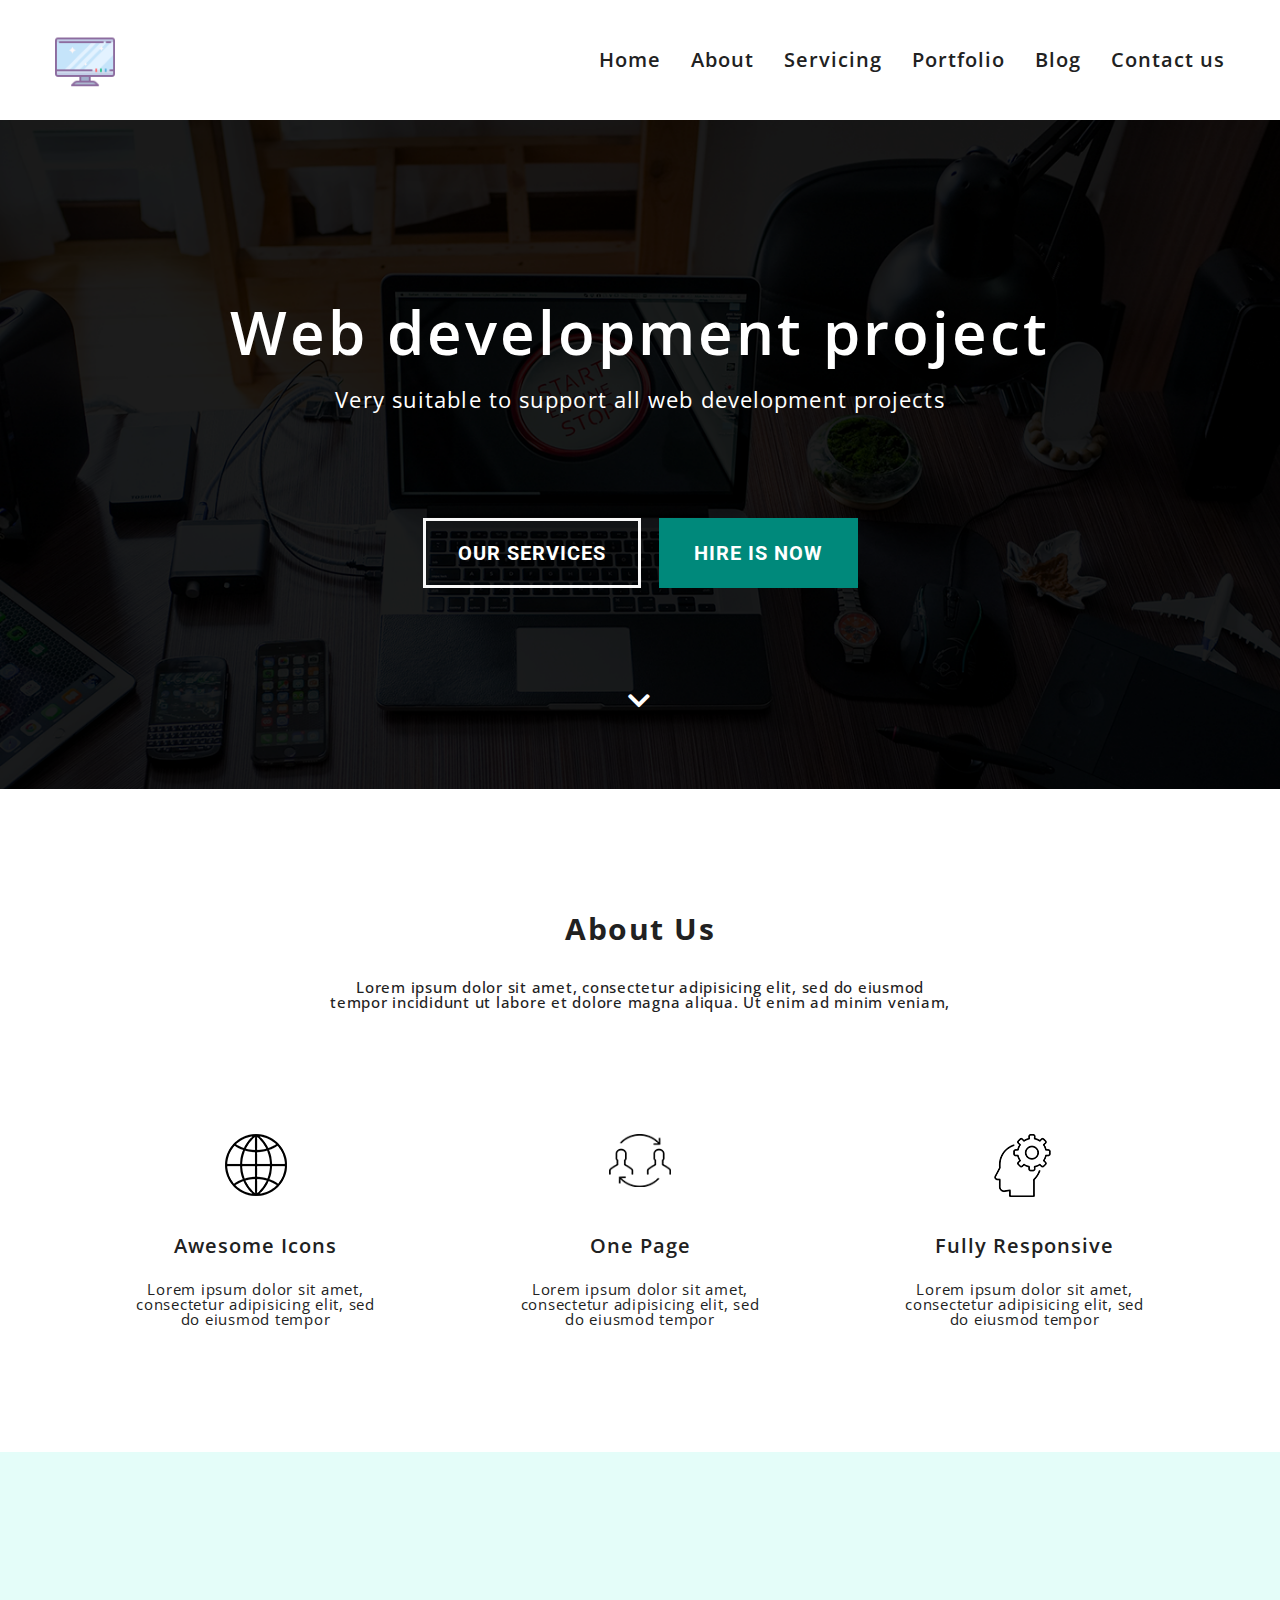
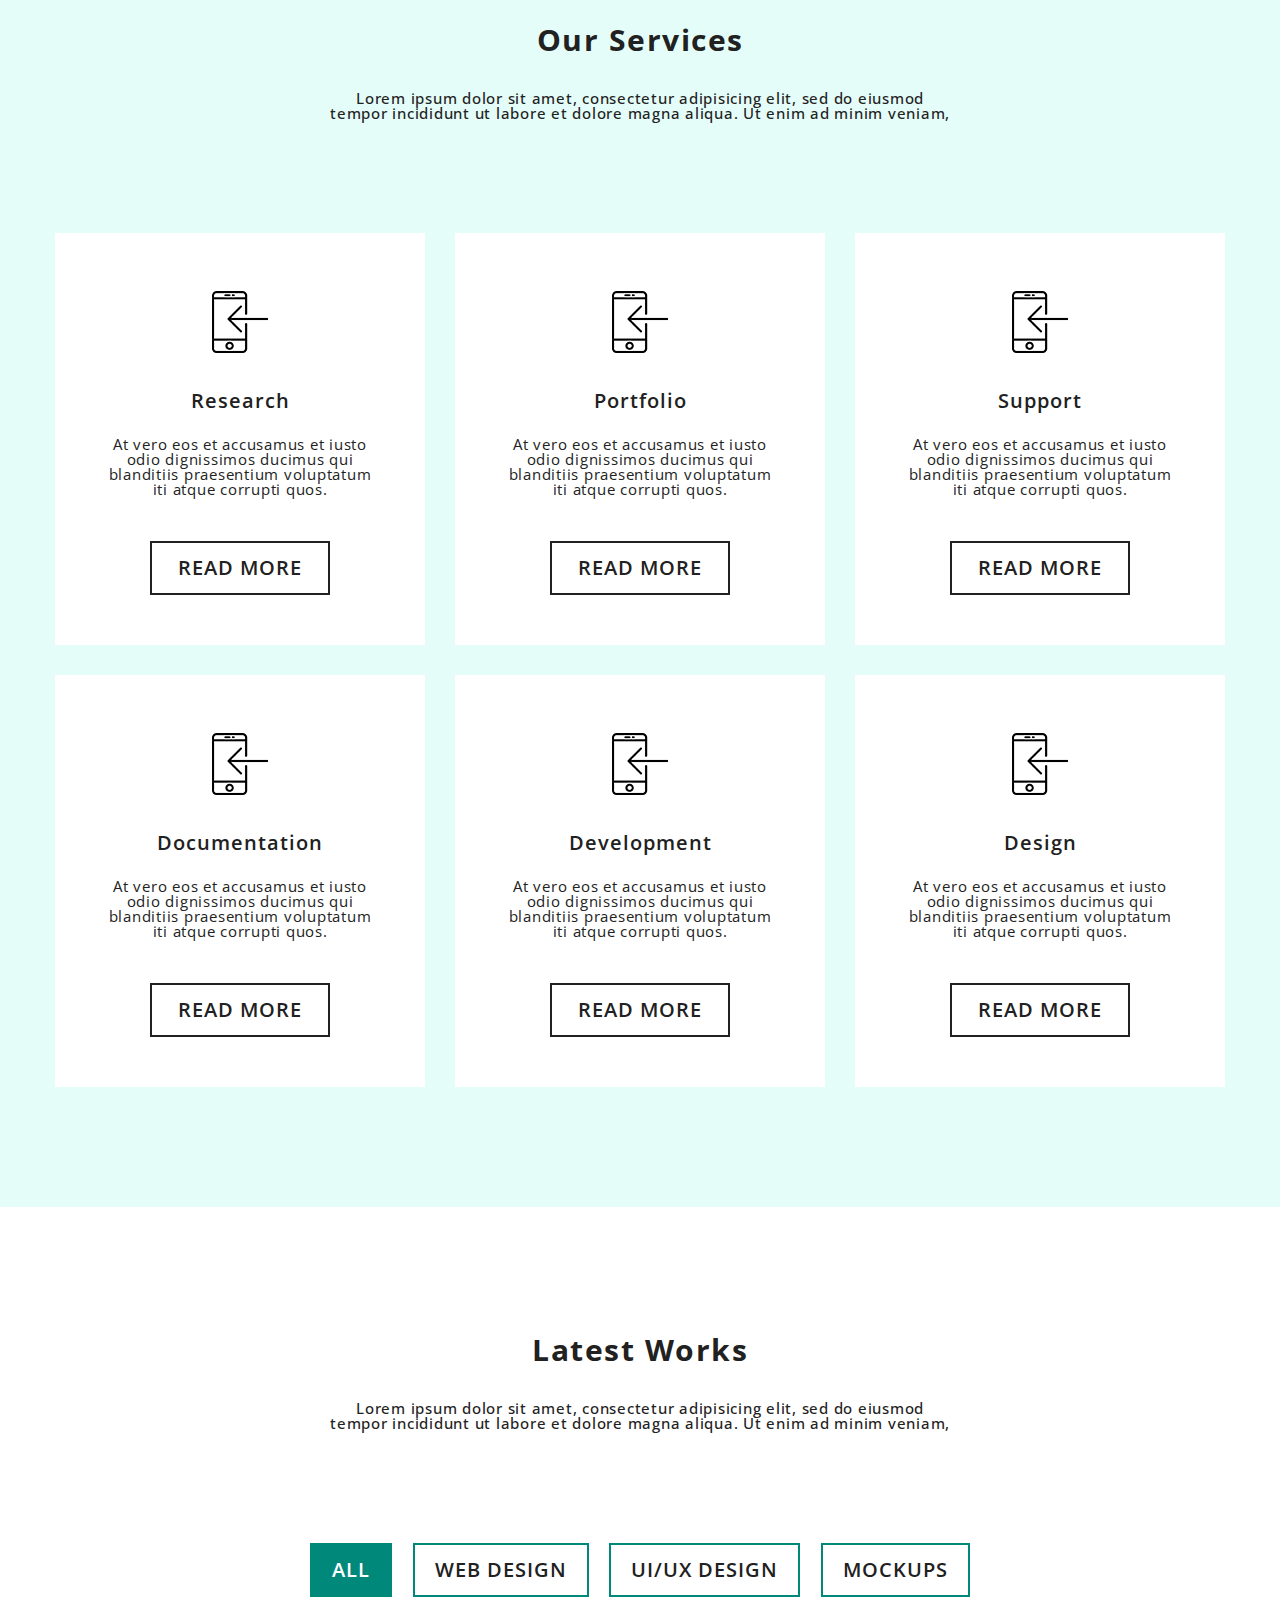
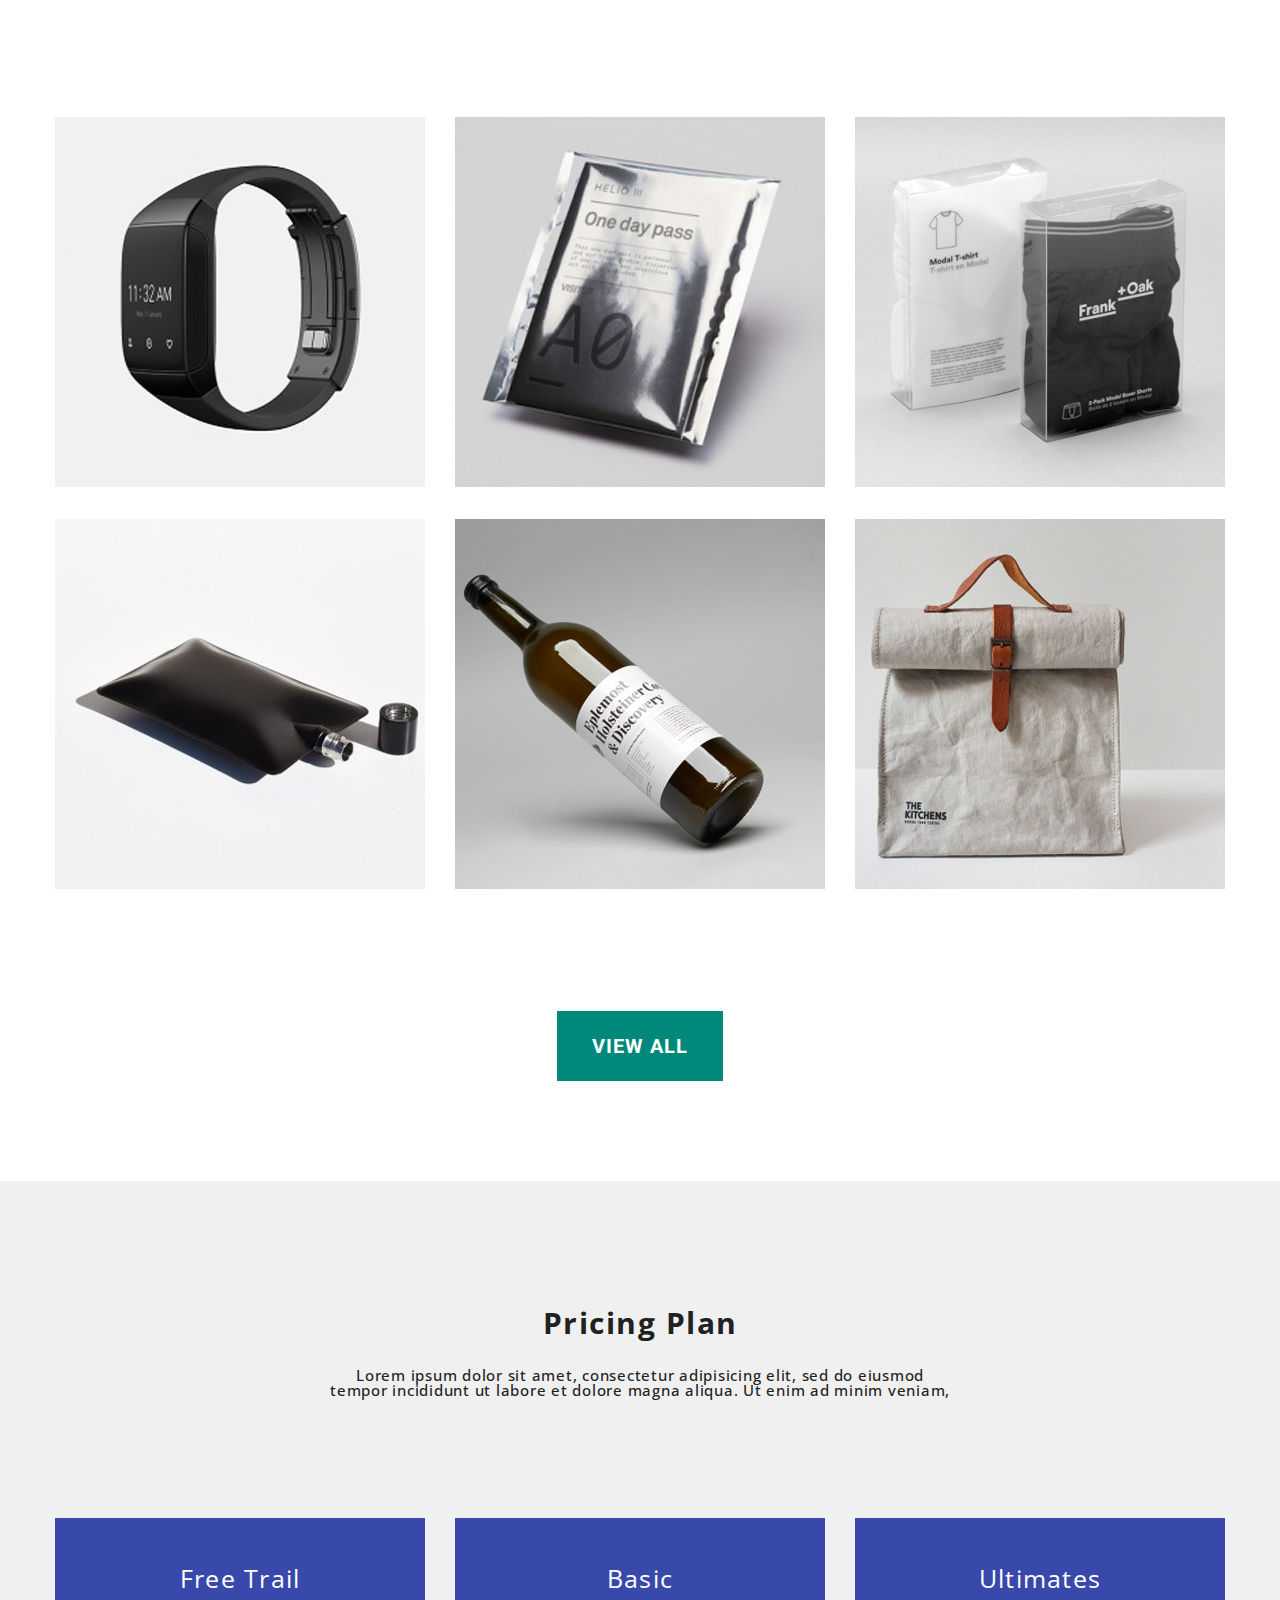
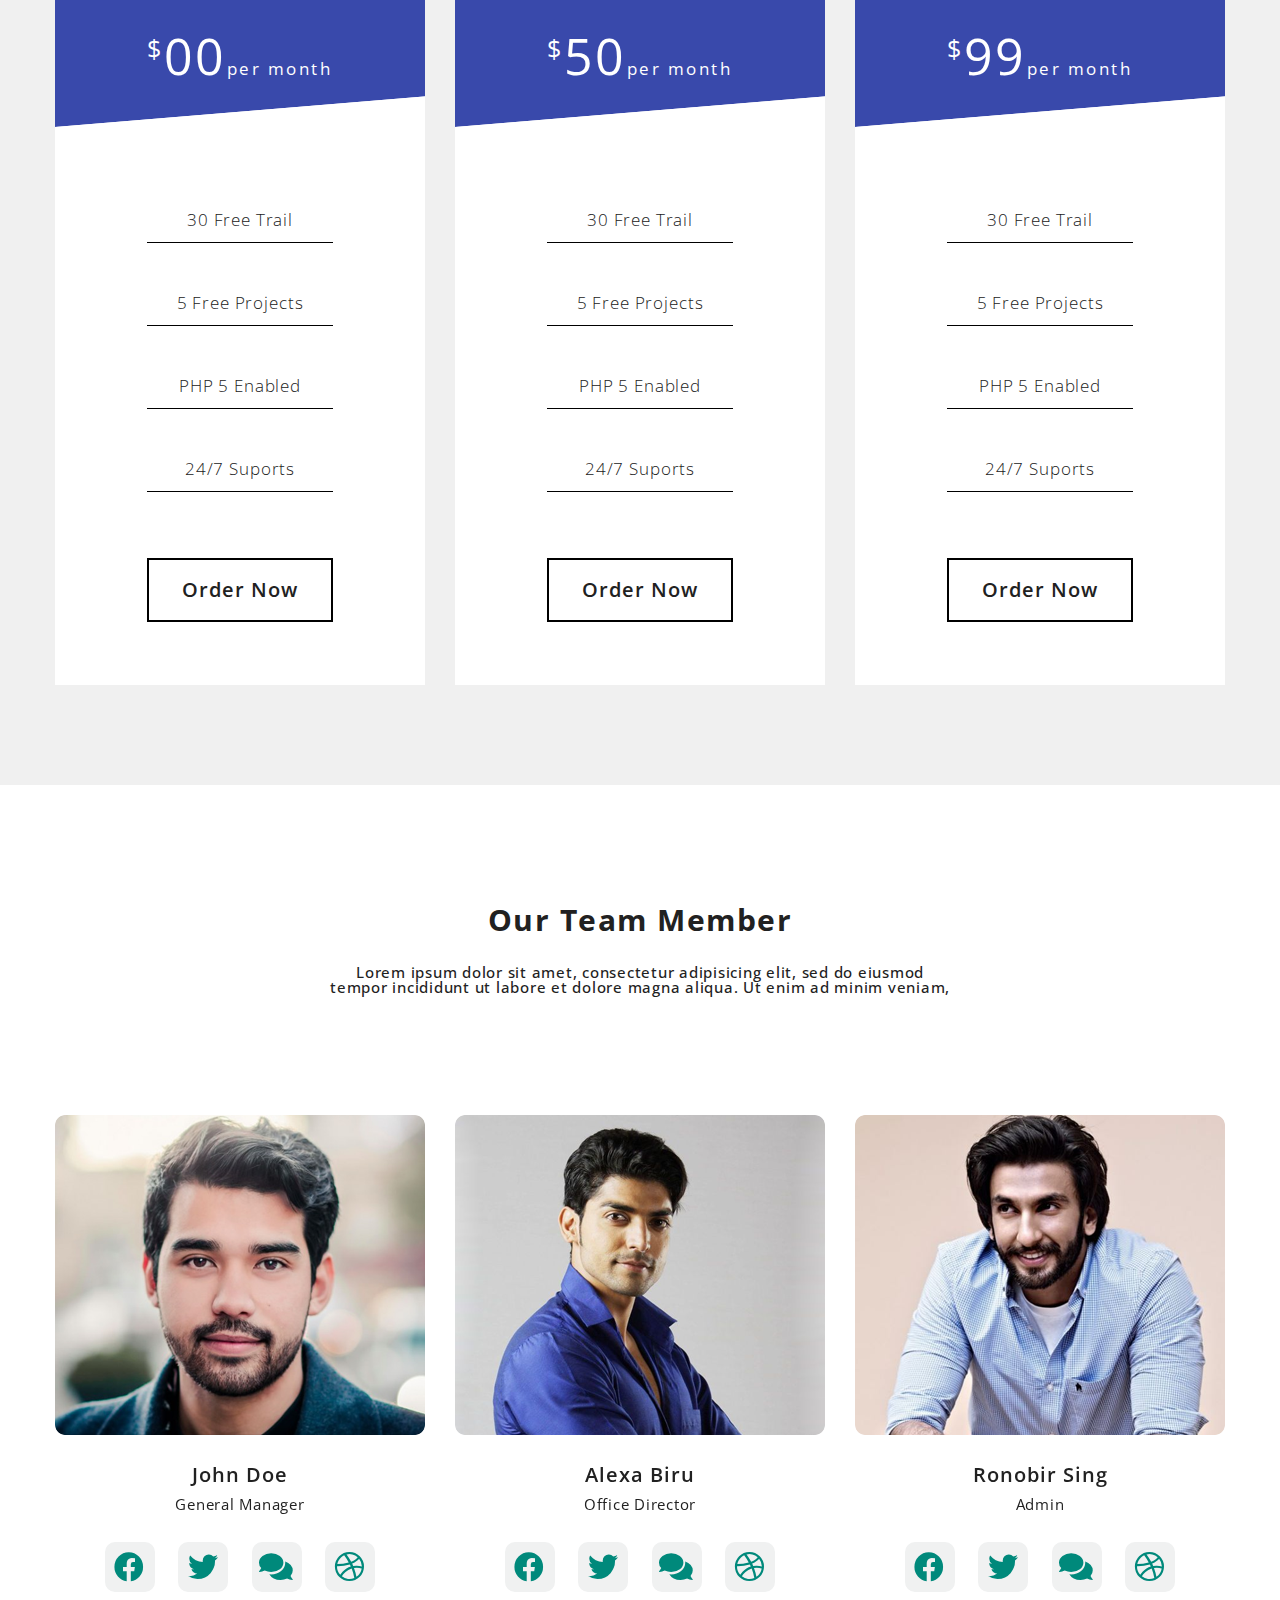
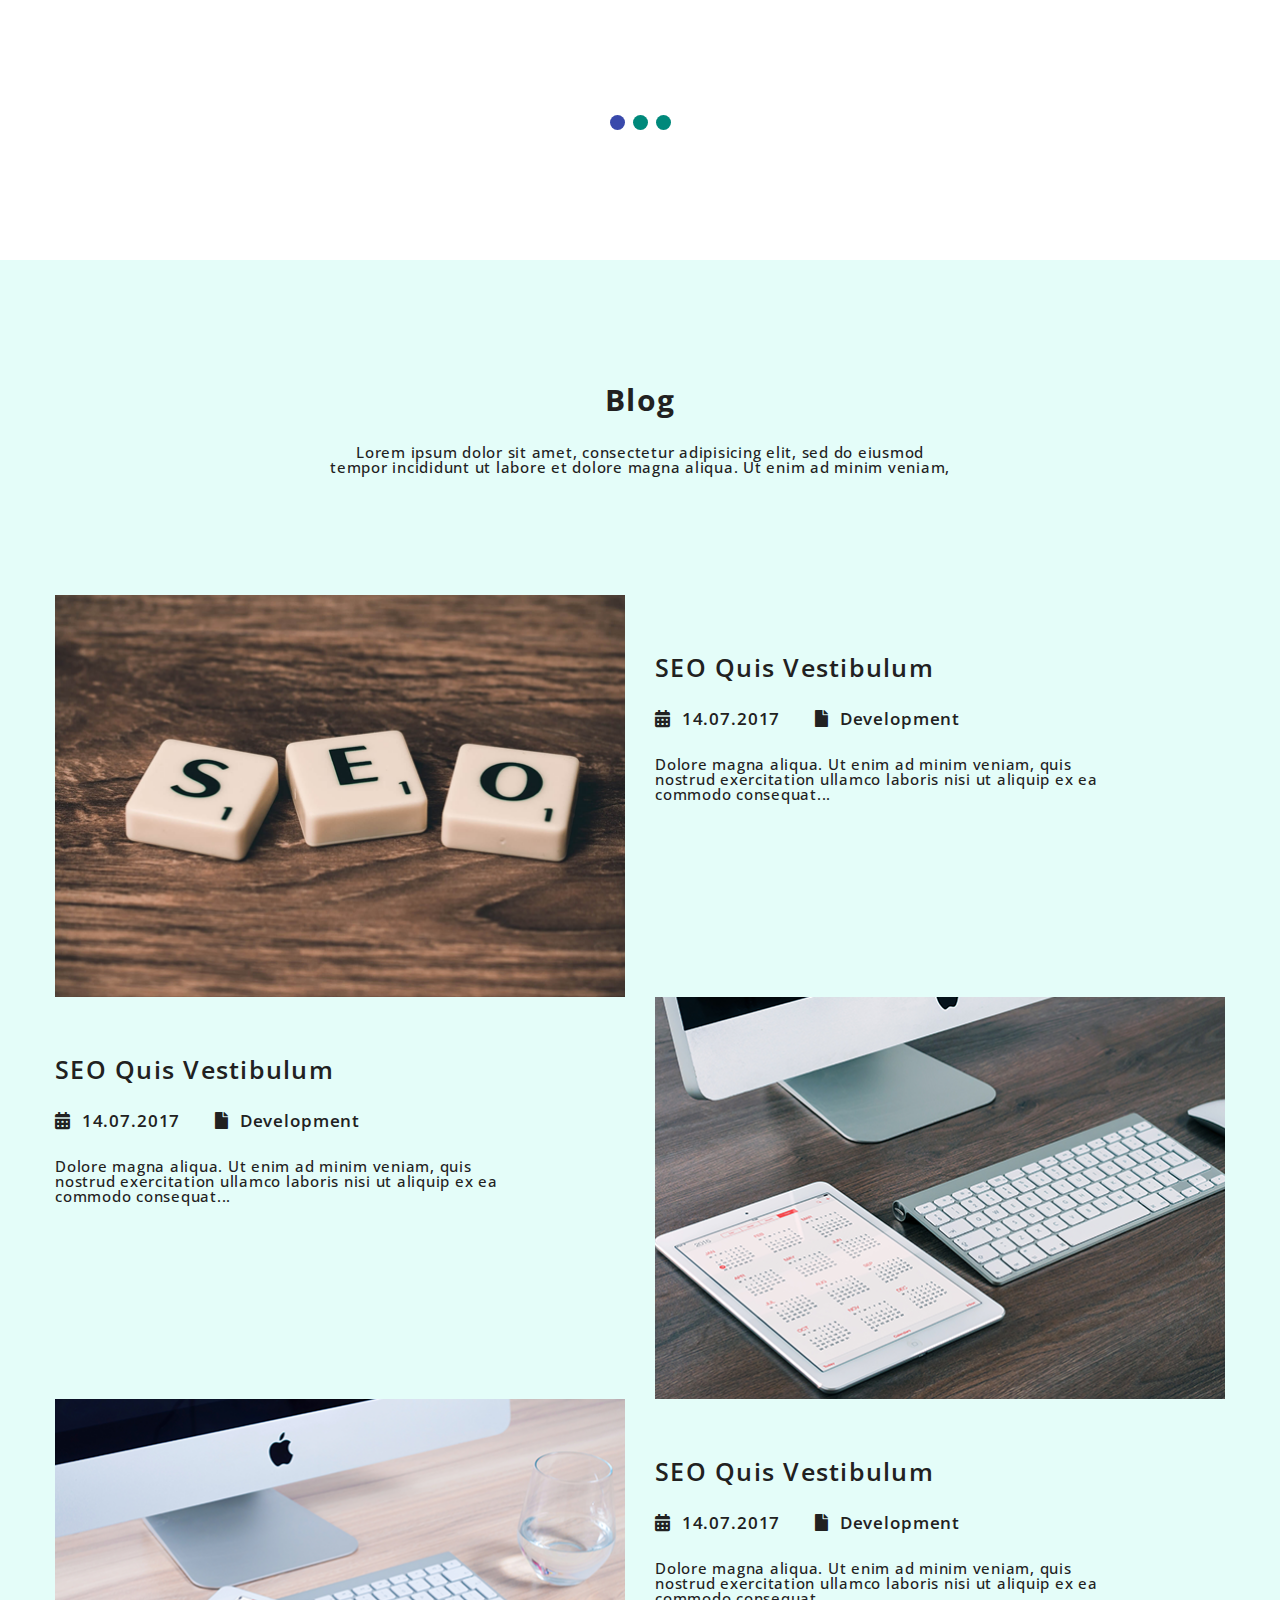
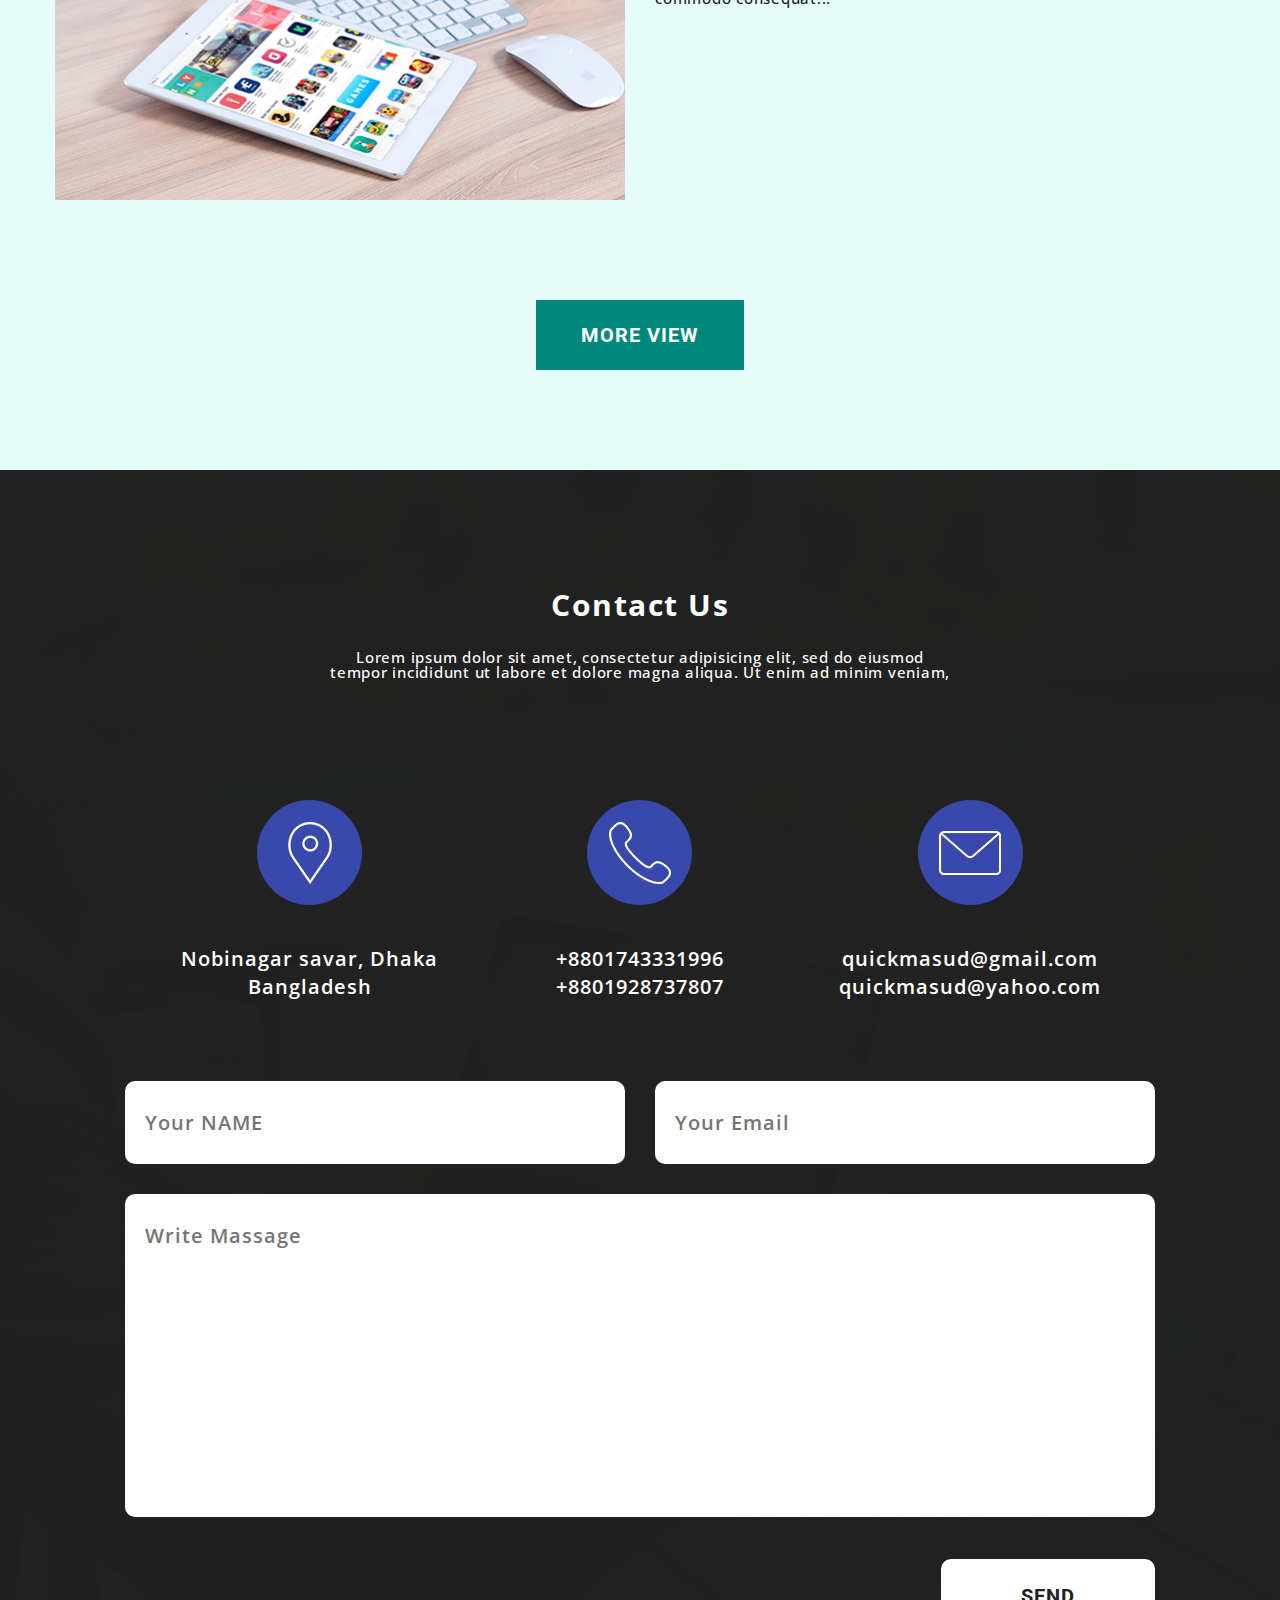
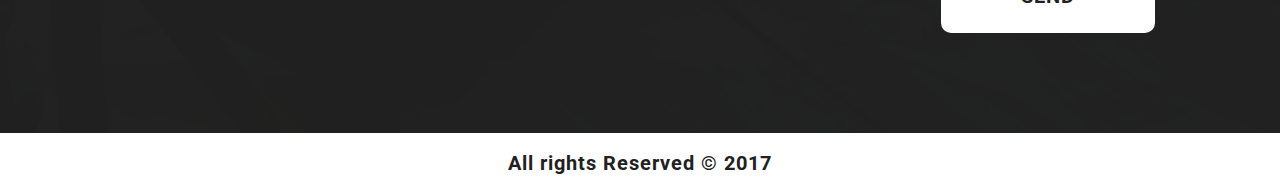
==== index.html @ 32da4f5c "Add files via upload" ====
<!DOCTYPE html>
<html lang="en">
	<head>
		<title>Web Development Project</title>
		<meta http-equiv="X-UA-Compatible" content="IE=edge">
		<meta charset="UTF-8">
		<link rel="shortcut icon" href="favicon.png" type="image/png">
		<link rel="stylesheet" href="css/iconsfont.css">
		<link rel="stylesheet" href="css/style.css">		
		<link rel="stylesheet" href="https://unpkg.com/swiper/swiper-bundle.min.css">
		<meta name="viewport" content="width=device-width, initial-scale=1.0">
	</head>	
	<body>			
		<div class="wrapper">
			<header class="header">
				<div class="header__container">
					<a href="" class="header__logo">
						<img src="img/1header/logo.png" alt="logo">
					</a>
					<div class="header__menu menu">
						<span class="menu__line"></span>
						<div class="menu__icon">
							<span></span>
						</div>
						<nav class="menu__body">
							<ul class="menu__list">
								<li><a data-goto=".home" href="#" class="menu__link">Home</a></li>
								<li><a data-goto=".about" href="#" class="menu__link">About</a></li>
								<li><a data-goto=".servicing" href="#" class="menu__link">Servicing</a></li>
								<li><a data-goto=".portfolio" href="#" class="menu__link">Portfolio</a></li>
								<li><a data-goto=".blog" href="#" class="menu__link">Blog</a></li>
								<li><a data-goto=".contact" href="#" class="menu__link">Contact us</a></li>													
							</ul>
						</nav>
					</div>
				</div>
			</header>
			<main class="main">
				<section class="home">
					<div class="home__container">
						<h1 class="home__title">Web development project</h1>
						<p class="home__subtitle">Very suitable to support all web development projects</p>
						<div class="home__buttons">
							<a href="" class="home__button button button_transparent"><span>OUR SERVICES</span></a>							
							<a href="" class="home__button button button_green"><span>HIRE IS NOW</span></a>							
						</div>
						<p class="home__fa">
							<span class="fa fa-chevron-down"></span>
						</p>
					</div>
				</section>
				<section class="about">
					<div class="about__container">
						<h2 class="about__title">About Us</h2>
						<p class="about__subtitle">Lorem ipsum dolor sit amet, consectetur adipisicing elit, sed do eiusmod tempor incididunt ut labore et dolore magna aliqua. Ut enim ad minim veniam,</p>
						<div class="about__cards">
							<div class="about__card card">
								<div class="card__logo">
									<img src="img/3about/internet.png" alt="internet">
								</div>
								<p class="card__title">Awesome Icons</p>
								<p class="card__text">Lorem ipsum dolor sit amet, consectetur adipisicing elit, sed do eiusmod tempor</p>
							</div>
							<div class="about__card card">
								<div class="card__logo">
									<img src="img/3about/transfer.png" alt="transfer">
								</div>
								<p class="card__title">One Page</p>
								<p class="card__text">Lorem ipsum dolor sit amet, consectetur adipisicing elit, sed do eiusmod tempor</p>
							</div>
							<div class="about__card card">
								<div class="card__logo">
									<img src="img/3about/head.png" alt="head">
								</div>
								<p class="card__title">Fully Responsive</p>
								<p class="card__text">Lorem ipsum dolor sit amet, consectetur adipisicing elit, sed do eiusmod tempor</p>
							</div>
						</div>
					</div>
				</section>
				<section class="servicing">
					<div class="servicing__container">
						<h2 class="servicing__title">Our Services</h2>
						<p class="servicing__subtitle">Lorem ipsum dolor sit amet, consectetur adipisicing elit, sed do eiusmod tempor incididunt ut labore et dolore magna aliqua. Ut enim ad minim veniam,</p>
						<div class="servicing__services">
							<div class="service">
								<div class="service__logo">
									<img src="img/4servicing/smartphone_black.png" alt="smartphone">
								</div>
								<div class="service__title">Research</div>
								<div class="service__text">At vero eos et accusamus et iusto odio dignissimos ducimus qui blanditiis praesentium voluptatum iti atque corrupti quos.</div>
								<a href="" class="service__button"><span>READ MORE</span></a>
							</div>
							<div class="service">
								<div class="service__logo">
									<img src="img/4servicing/smartphone_black.png" alt="smartphone">
								</div>
								<div class="service__title">Portfolio</div>
								<div class="service__text">At vero eos et accusamus et iusto odio dignissimos ducimus qui blanditiis praesentium voluptatum iti atque corrupti quos.</div>
								<a href="" class="service__button"><span>READ MORE</span></a>
							</div>
							<div class="service">
								<div class="service__logo">
									<img src="img/4servicing/smartphone_black.png" alt="smartphone">
								</div>
								<div class="service__title">Support</div>
								<div class="service__text">At vero eos et accusamus et iusto odio dignissimos ducimus qui blanditiis praesentium voluptatum iti atque corrupti quos.</div>
								<a href="" class="service__button"><span>READ MORE</span></a>
							</div>
							<div class="service">
								<div class="service__logo">
									<img src="img/4servicing/smartphone_black.png" alt="smartphone">
								</div>
								<div class="service__title">Documentation</div>
								<div class="service__text">At vero eos et accusamus et iusto odio dignissimos ducimus qui blanditiis praesentium voluptatum iti atque corrupti quos.</div>
								<a href="" class="service__button"><span>READ MORE</span></a>
							</div>
							<div class="service">
								<div class="service__logo">
									<img src="img/4servicing/smartphone_black.png" alt="smartphone">
								</div>
								<div class="service__title">Development</div>
								<div class="service__text">At vero eos et accusamus et iusto odio dignissimos ducimus qui blanditiis praesentium voluptatum iti atque corrupti quos.</div>
								<a href="" class="service__button"><span>READ MORE</span></a>
							</div>
							<div class="service">
								<div class="service__logo">
									<img src="img/4servicing/smartphone_black.png" alt="smartphone">
								</div>
								<div class="service__title">Design</div>
								<div class="service__text">At vero eos et accusamus et iusto odio dignissimos ducimus qui blanditiis praesentium voluptatum iti atque corrupti quos.</div>
								<a href="" class="service__button"><span>READ MORE</span></a>
							</div>
						</div>
					</div>
				</section>
				<section class="portfolio">
					<div class="portfolio__container">
						<h2 class="portfolio__title">Latest Works</h2>
						<p class="portfolio__text">Lorem ipsum dolor sit amet, consectetur adipisicing elit, sed do eiusmod tempor incididunt ut labore et dolore magna aliqua. Ut enim ad minim veniam,</p>
						<div class="portfolio__buttons">
							<a href="" class="portfolio__button active"><span>ALL</span></a>
							<a href="" class="portfolio__button inactive"><span>WEB DESIGN</span></a>
							<a href="" class="portfolio__button inactive"><span>UI/UX DESIGN</span></a>
							<a href="" class="portfolio__button inactive"><span>MOCKUPS</span></a>
						</div>
						<div class="portfolio__works">
							<div class="portfolio__work">
								<a href="" class="portfolio__link">
									<span class="portfolio__link-title">Hand Watch</span>
									<span class="portfolio__link-subtitle">ui/ux design</span>
								</a>
								<div class="portfolio__image">
									<img src="img/5portfolio/watch.png" alt="watch">
								</div>
							</div>
							<div class="portfolio__work">
								<a href="" class="portfolio__link">
									<span class="portfolio__link-title">Package</span>
									<span class="portfolio__link-subtitle">ui/ux design</span>
								</a>
								<div class="portfolio__image">
									<img src="img/5portfolio/package.png" alt="package">
								</div>
							</div>
							<div class="portfolio__work">
								<a href="" class="portfolio__link">
									<span class="portfolio__link-title">Wear</span>
									<span class="portfolio__link-subtitle">ui/ux design</span>
								</a>
								<div class="portfolio__image">
									<img src="img/5portfolio/wear.png" alt="wear">
								</div>
							</div>
							<div class="portfolio__work">
								<a href="" class="portfolio__link">
									<span class="portfolio__link-title">Flask</span>
									<span class="portfolio__link-subtitle">ui/ux design</span>
								</a>
								<div class="portfolio__image">
									<img src="img/5portfolio/flask.png" alt="flask">
								</div>
							</div>
							<div class="portfolio__work">
								<a href="" class="portfolio__link">
									<span class="portfolio__link-title">Bottle</span>
									<span class="portfolio__link-subtitle">ui/ux design</span>
								</a>
								<div class="portfolio__image">
									<img src="img/5portfolio/bottle.png" alt="bottle">
								</div>
							</div>
							<div class="portfolio__work">
								<a href="" class="portfolio__link">
									<span class="portfolio__link-title">Bag</span>
									<span class="portfolio__link-subtitle">ui/ux design</span>
								</a>
								<div class="portfolio__image">
									<img src="img/5portfolio/bag.png" alt="bag">
								</div>
							</div>
						</div>
						<div class="portfolio__bottom">
							<a href="" class="portfolio__bottom-button button button_green"><span>VIEW ALL</span></a>
						</div>
					</div>
				</section>
				<section class="pricing">
					<div class="pricing__container">
						<h2 class="pricing__title">Pricing Plan</h2>
						<p class="pricing__text">Lorem ipsum dolor sit amet, consectetur adipisicing elit, sed do eiusmod tempor incididunt ut labore et dolore magna aliqua. Ut enim ad minim veniam,</p>
						<div class="pricing__cards">
							<div class="pricing__card">
								<div class="pricing__card-blueblock">
									<img src="img/6pricing/blue-block.png" alt="blue-block">
								</div>
								<div class="pricing__card-container">
									<p class="pricing__card-title">Free Trail</p>
									<p class="pricing__card-subtitle"><span>$</span><span>00</span><span>per month</span></p>
									<p class="pricing__card-icon"><span class="fa fa-info-circle js-toggle-click"></span></p>
									<div class="pricing__card-info js-toggle-follow">
										<p class="pricing__card-text">30 Free Trail</p>
										<p class="pricing__card-text">5 Free Projects</p>
										<p class="pricing__card-text">PHP 5 Enabled</p>
										<p class="pricing__card-text">24/7 Suports</p>
									</div>
									<a href="" class="pricing__card-button"><span>Order Now</span></a>
								</div>
							</div>
							<div class="pricing__card">
								<div class="pricing__card-blueblock">
									<img src="img/6pricing/blue-block.png" alt="blue-block">
								</div>
								<div class="pricing__card-container">
									<p class="pricing__card-title">Basic</p>
									<p class="pricing__card-subtitle"><span>$</span><span>50</span><span>per month</span></p>
									<p class="pricing__card-icon"><span class="fa fa-info-circle js-toggle-click2"></span></p>
									<div class="pricing__card-info js-toggle-follow2">
										<p class="pricing__card-text">30 Free Trail</p>
										<p class="pricing__card-text">5 Free Projects</p>
										<p class="pricing__card-text">PHP 5 Enabled</p>
										<p class="pricing__card-text">24/7 Suports</p>
									</div>
									<a href="" class="pricing__card-button"><span>Order Now</span></a>
								</div>
							</div>
							<div class="pricing__card">
								<div class="pricing__card-blueblock">
									<img src="img/6pricing/blue-block.png" alt="blue-block">
								</div>
								<div class="pricing__card-container">
									<p class="pricing__card-title">Ultimates</p>
									<p class="pricing__card-subtitle"><span>$</span><span>99</span><span>per month</span></p>
									<p class="pricing__card-icon"><span class="fa fa-info-circle js-toggle-click3"></span></p>
									<div class="pricing__card-info js-toggle-follow3">
										<p class="pricing__card-text">30 Free Trail</p>
										<p class="pricing__card-text">5 Free Projects</p>
										<p class="pricing__card-text">PHP 5 Enabled</p>
										<p class="pricing__card-text">24/7 Suports</p>
									</div>
									<a href="" class="pricing__card-button"><span>Order Now</span></a>
								</div>
							</div>
						</div>
					</div>
				</section>
				<section class="team">
					<div class="team__container">
						<h2 class="team__title">Our Team Member</h2>
						<p class="team__text">Lorem ipsum dolor sit amet, consectetur adipisicing elit, sed do eiusmod tempor incididunt ut labore et dolore magna aliqua. Ut enim ad minim veniam,</p>
						<div class="team__slider">

							<div class="swiper-container">							
								<div class="swiper-wrapper">									
									<div class="swiper-slide slide">										
										<div class="slide__image">
											<img src="img/7team/doe.png" alt="doe">
										</div>
										<p class="slide__name">John Doe</p>
										<p class="slide__job">General Manager</p>
										<div class="slide__media">
											<a href="" class="slide__link"><span class="fab fa-facebook"></span></a>
											<a href="" class="slide__link"><span class="fab fa-twitter"></span></a>
											<a href="" class="slide__link"><span class="fa fa-comments"></span></a>
											<a href="" class="slide__link"><span class="fab fa-dribbble"></span></a>
										</div>
									</div>							
									<div class="swiper-slide slide">										
										<div class="slide__image">
											<img src="img/7team/biru.png" alt="biru">
										</div>
										<p class="slide__name">Alexa Biru</p>
										<p class="slide__job">Office Director</p>
										<div class="slide__media">
											<a href="" class="slide__link"><span class="fab fa-facebook"></span></a>
											<a href="" class="slide__link"><span class="fab fa-twitter"></span></a>
											<a href="" class="slide__link"><span class="fa fa-comments"></span></a>
											<a href="" class="slide__link"><span class="fab fa-dribbble"></span></a>
										</div>
									</div>									
									<div class="swiper-slide slide">										
										<div class="slide__image">
											<img src="img/7team/sing.png" alt="sing">
										</div>
										<p class="slide__name">Ronobir Sing</p>
										<p class="slide__job">Admin</p>
										<div class="slide__media">
											<a href="" class="slide__link"><span class="fab fa-facebook"></span></a>
											<a href="" class="slide__link"><span class="fab fa-twitter"></span></a>
											<a href="" class="slide__link"><span class="fa fa-comments"></span></a>
											<a href="" class="slide__link"><span class="fab fa-dribbble"></span></a>
										</div>
									</div>	
									<div class="swiper-slide slide">										
										<div class="slide__image">
											<img src="img/7team/doe.png" alt="doe">
										</div>
										<p class="slide__name">John Doe</p>
										<p class="slide__job">General Manager</p>
										<div class="slide__media">
											<a href="" class="slide__link"><span class="fab fa-facebook"></span></a>
											<a href="" class="slide__link"><span class="fab fa-twitter"></span></a>
											<a href="" class="slide__link"><span class="fa fa-comments"></span></a>
											<a href="" class="slide__link"><span class="fab fa-dribbble"></span></a>
										</div>
									</div>							
									<div class="swiper-slide slide">										
										<div class="slide__image">
											<img src="img/7team/biru.png" alt="biru">
										</div>
										<p class="slide__name">Alexa Biru</p>
										<p class="slide__job">Office Director</p>
										<div class="slide__media">
											<a href="" class="slide__link"><span class="fab fa-facebook"></span></a>
											<a href="" class="slide__link"><span class="fab fa-twitter"></span></a>
											<a href="" class="slide__link"><span class="fa fa-comments"></span></a>
											<a href="" class="slide__link"><span class="fab fa-dribbble"></span></a>
										</div>
									</div>									
									<div class="swiper-slide slide">										
										<div class="slide__image">
											<img src="img/7team/sing.png" alt="sing">
										</div>
										<p class="slide__name">Ronobir Sing</p>
										<p class="slide__job">Admin</p>
										<div class="slide__media">
											<a href="" class="slide__link"><span class="fab fa-facebook"></span></a>
											<a href="" class="slide__link"><span class="fab fa-twitter"></span></a>
											<a href="" class="slide__link"><span class="fa fa-comments"></span></a>
											<a href="" class="slide__link"><span class="fab fa-dribbble"></span></a>
										</div>
									</div>
									<div class="swiper-slide slide">										
										<div class="slide__image">
											<img src="img/7team/doe.png" alt="doe">
										</div>
										<p class="slide__name">John Doe</p>
										<p class="slide__job">General Manager</p>
										<div class="slide__media">
											<a href="" class="slide__link"><span class="fab fa-facebook"></span></a>
											<a href="" class="slide__link"><span class="fab fa-twitter"></span></a>
											<a href="" class="slide__link"><span class="fa fa-comments"></span></a>
											<a href="" class="slide__link"><span class="fab fa-dribbble"></span></a>
										</div>
									</div>							
									<div class="swiper-slide slide">										
										<div class="slide__image">
											<img src="img/7team/biru.png" alt="biru">
										</div>
										<p class="slide__name">Alexa Biru</p>
										<p class="slide__job">Office Director</p>
										<div class="slide__media">
											<a href="" class="slide__link"><span class="fab fa-facebook"></span></a>
											<a href="" class="slide__link"><span class="fab fa-twitter"></span></a>
											<a href="" class="slide__link"><span class="fa fa-comments"></span></a>
											<a href="" class="slide__link"><span class="fab fa-dribbble"></span></a>
										</div>
									</div>									
									<div class="swiper-slide slide">										
										<div class="slide__image">
											<img src="img/7team/sing.png" alt="sing">
										</div>
										<p class="slide__name">Ronobir Sing</p>
										<p class="slide__job">Admin</p>
										<div class="slide__media">
											<a href="" class="slide__link"><span class="fab fa-facebook"></span></a>
											<a href="" class="slide__link"><span class="fab fa-twitter"></span></a>
											<a href="" class="slide__link"><span class="fa fa-comments"></span></a>
											<a href="" class="slide__link"><span class="fab fa-dribbble"></span></a>
										</div>
									</div>										
								</div>								
								<div class="swiper-pagination"></div>								
							</div>	

						</div>
					</div>
				</section>
				<section class="blog">
					<div class="blog__container">
						<h2 class="blog__title">Blog</h2>
						<p class="blog__text">Lorem ipsum dolor sit amet, consectetur adipisicing elit, sed do eiusmod tempor incididunt ut labore et dolore magna aliqua. Ut enim ad minim veniam,</p>
						<div class="blog__rows">
							<div class="blog__row">
								<div class="blog__image">
									<img src="img/8blog/seo.png" alt="seo">
								</div>
								<div class="blog__content">
									<p class="blog__content-title"><a href="">SEO Quis Vestibulum</a></p>
									<p class="blog__content-subtitle">
										<span class="fa fa-calendar-alt"></span>
										<span>14.07.2017</span>
										<span class="fa fa-file"></span>
										<span>Development</span>
									</p>
									<p class="blog__content-text">Dolore magna aliqua. Ut enim ad minim veniam, quis nostrud exercitation ullamco laboris nisi ut aliquip ex ea commodo consequat...</p>
								</div>
							</div>
							<div class="blog__row">								
								<div class="blog__content">
									<p class="blog__content-title"><a href="">SEO Quis Vestibulum</a></p>
									<p class="blog__content-subtitle">
										<span class="fa fa-calendar-alt"></span>
										<span>14.07.2017</span>
										<span class="fa fa-file"></span>
										<span>Development</span>
									</p>
									<p class="blog__content-text">Dolore magna aliqua. Ut enim ad minim veniam, quis nostrud exercitation ullamco laboris nisi ut aliquip ex ea commodo consequat...</p>
								</div>
								<div class="blog__image">
									<img src="img/8blog/mac-calendar.png" alt="calendar">
								</div>
							</div>
							<div class="blog__row">
								<div class="blog__image">
									<img src="img/8blog/mac-apps.png" alt="apps">
								</div>
								<div class="blog__content">
									<p class="blog__content-title"><a href="">SEO Quis Vestibulum</a></p>
									<p class="blog__content-subtitle">
										<span class="fa fa-calendar-alt"></span>
										<span>14.07.2017</span>
										<span class="fa fa-file"></span>
										<span>Development</span>
									</p>
									<p class="blog__content-text">Dolore magna aliqua. Ut enim ad minim veniam, quis nostrud exercitation ullamco laboris nisi ut aliquip ex ea commodo consequat...</p>
								</div>
							</div>
						</div>
						<div class="blog__bottom">
							<a href="" class="blog__bottom-button button button_green"><span>MORE VIEW</span></a>
						</div>
					</div>
				</section>
				<section class="contact">
					<div class="contact__container">
						<h2 class="contact__title">Contact Us</h2>
						<p class="contact__text">Lorem ipsum dolor sit amet, consectetur adipisicing elit, sed do eiusmod tempor incididunt ut labore et dolore magna aliqua. Ut enim ad minim veniam,</p>
						<div class="contact__row">
							<div class="contact__item">
								<div class="contact__image">
									<img src="img/9contact/mark.png" alt="mark">
								</div>
								<p class="contact__label">Nobinagar savar, Dhaka Bangladesh</p>
							</div>
							<div class="contact__item">
								<div class="contact__image">
									<img src="img/9contact/phone_call.png" alt="phone">
								</div>
								<p class="contact__label">+8801743331996 +8801928737807</p>
							</div>
							<div class="contact__item">
								<div class="contact__image">
									<img src="img/9contact/mail.png" alt="mail">
								</div>
								<p class="contact__label">quickmasud@gmail.com quickmasud@yahoo.com</p>
							</div>
						</div>
						<div class="contact__form">

							<div class="form">
								<form action="#" id="form" class="form__body">									
									<div class="form__row">
										<div class="form__item">										
											<input id="formName" type="text" name="name" placeholder="Your NAME" class="form__input _req">
										</div>
										<div class="form__item">										
											<input id="formEmail" type="text" name="email" placeholder="Your Email" class="form__input _req _email">
										</div>									
									</div>
									<div class="form__textarea">										
										<textarea name="message" id="formMessage" placeholder="Write Massage" class="form__input _req"></textarea>
									</div>																		
									<button type="submit" class="form__button">SEND</button>									
								</form>
							</div>

						</div>
					</div>
				</section>
			</main>
			<footer class="footer">
				<p>All rights Reserved © 2017</p>
			</footer>		
		</div>
		<a class="back-to-top" title="toTop">
			<img src="https://cdn-icons-png.flaticon.com/512/626/626082.png" alt="up arrow">
		</a>						 
		<script src="js/burger.js"></script>
		<script src="js/script.js"></script>
		<script src="js/toggle.js"></script>		 				 
		<script src="https://unpkg.com/swiper/swiper-bundle.min.js"></script>
		<script src="js/slider.js"></script>		
		<script src="js/form.js"></script>		
		<script src="js/scrollToTop.js"></script>		 
	</body>
</html>
---- css/style.css ----
@charset "UTF-8";
/*Обнуление*/
@import url(https://fonts.googleapis.com/css?family=Open+Sans:300,regular,500,600,700,800,300italic,italic,500italic,600italic,700italic,800italic);
@import url(https://fonts.googleapis.com/css?family=Roboto:100,100italic,300,300italic,regular,italic,500,500italic,700,700italic,900,900italic);
*, *::before, *::after {
  padding: 0;
  margin: 0;
  border: 0;
  -webkit-box-sizing: border-box;
          box-sizing: border-box;
}

:focus, :active {
  outline: none;
}

a:focus, a:active {
  outline: none;
}

nav, footer, header, aside {
  display: block;
}

html, body {
  height: 100%;
  width: 100%;
  font-size: 100%;
  line-height: 1;
  font-size: 14px;
  -ms-text-size-adjust: 100%;
  -moz-text-size-adjust: 100%;
  -webkit-text-size-adjust: 100%;
}

input, button, textarea, select {
  font-family: inherit;
}

input::-ms-clear {
  display: none;
}

button {
  cursor: pointer;
}

button::-moz-focus-inner {
  padding: 0;
  border: 0;
}

a, a:visited {
  text-decoration: none;
}

a:hover {
  text-decoration: none;
}

ul, ol, li {
  list-style: none;
}

img, picture {
  -o-object-fit: cover;
     object-fit: cover;
}

h1, h2, h3, h4, h5, h6 {
  font-size: inherit;
  font-weight: inherit;
}

/*--------------------*/
html, body {
  font-family: 'Open Sans';
}

body._lock {
  overflow: hidden;
}

.wrapper {
  min-height: 100%;
  overflow: hidden;
  display: -webkit-box;
  display: -ms-flexbox;
  display: flex;
  -webkit-box-orient: vertical;
  -webkit-box-direction: normal;
      -ms-flex-direction: column;
          flex-direction: column;
}

[class*="__container"] {
  max-width: 1200px;
  margin: 0 auto;
  padding: 0 15px;
  /*
    // PC
    @media (max-width: px) { = по макету + отступы безопасности (они 30px)
        max-width: 970px;
    }
    // TABLET
    @media (max-width: 991.98px) {
        max-width: 750px;
    }
    // MOBILE
    @media (max-width: 767.98px) {
        max-width: none;
    }
    // LITTLE MOBILE
    @media (max-width: 479.98px) {   
    }
    */
}

.main {
  -webkit-box-flex: 1;
      -ms-flex: 1 1 auto;
          flex: 1 1 auto;
}

.header {
  width: 100%;
  z-index: 10;
  background-color: #fff;
}

.header__container {
  padding: 30px 15px;
  display: -webkit-box;
  display: -ms-flexbox;
  display: flex;
  -webkit-box-align: center;
      -ms-flex-align: center;
          align-items: center;
  -webkit-box-pack: justify;
      -ms-flex-pack: justify;
          justify-content: space-between;
}

.header__logo {
  position: relative;
  z-index: 5;
  width: 60px;
  height: 60px;
}

.header__logo img {
  max-width: 100%;
}

.menu__icon {
  display: none;
}

.menu__list > li {
  position: relative;
  margin: 0 0 0 30px;
}

.menu__link {
  font-size: 20px;
  font-weight: 600;
  letter-spacing: 0.05em;
  color: #212121;
}

.menu__link:hover {
  text-decoration: underline;
}

.menu__arrow {
  display: none;
}

.menu__sub-list {
  position: absolute;
  top: 100%;
  right: 0;
  background-color: #000;
}

.menu__sub-list li {
  margin: 0 0 10px 0;
}

.menu__sub-list li:last-child {
  margin: 0;
}

.menu__sub-link {
  color: #fff;
}

body._pc .menu__list > li:hover .menu__sub-list {
  opacity: 1;
  visibility: visible;
  -webkit-transform: translate(0, 0);
      -ms-transform: translate(0, 0);
          transform: translate(0, 0);
  pointer-events: all;
}

body._touch .menu__arrow {
  display: block;
  width: 0;
  height: 0;
  border-left: 5px solid transparent;
  border-right: 5px solid transparent;
  border-top: 10px solid #fff;
  -webkit-transition: -webkit-transform 0.3s ease 0s;
  transition: -webkit-transform 0.3s ease 0s;
  -o-transition: transform 0.3s ease 0s;
  transition: transform 0.3s ease 0s;
  transition: transform 0.3s ease 0s, -webkit-transform 0.3s ease 0s;
  margin: 0 0 0 5px;
}

body._touch .menu__list > li {
  display: -webkit-box;
  display: -ms-flexbox;
  display: flex;
  -webkit-box-align: center;
      -ms-flex-align: center;
          align-items: center;
}

body._touch .menu__list > li._active .menu__sub-list {
  opacity: 1;
  visibility: visible;
  -webkit-transform: translate(0, 0);
      -ms-transform: translate(0, 0);
          transform: translate(0, 0);
  pointer-events: all;
}

body._touch .menu__list > li._active .menu__arrow {
  -webkit-transform: rotate(-180deg);
      -ms-transform: rotate(-180deg);
          transform: rotate(-180deg);
}

body._touch .menu__link {
  -webkit-box-flex: 1;
      -ms-flex: 1 1 auto;
          flex: 1 1 auto;
}

@media (min-width: 767px) {
  .menu__list {
    display: -webkit-box;
    display: -ms-flexbox;
    display: flex;
    -webkit-box-align: center;
        -ms-flex-align: center;
            align-items: center;
  }
  .menu__list > li {
    padding: 10px 0;
  }
  .menu__sub-list {
    -webkit-transform: translate(0, 10%);
        -ms-transform: translate(0, 10%);
            transform: translate(0, 10%);
    opacity: 0;
    visibility: hidden;
    pointer-events: none;
    -webkit-transition: all 0.3s ease 0s;
    -o-transition: all 0.3s ease 0s;
    transition: all 0.3s ease 0s;
  }
}

@media (max-width: 767px) {
  .menu__icon {
    z-index: 5;
    display: block;
    position: relative;
    width: 30px;
    height: 18px;
    cursor: pointer;
  }
  .menu__icon::before, .menu__icon::after, .menu__icon span {
    position: absolute;
    left: 0;
    height: 10%;
    width: 100%;
    -webkit-transition: all 0.3s ease 0s;
    -o-transition: all 0.3s ease 0s;
    transition: all 0.3s ease 0s;
    background-color: black;
  }
  .menu__icon::before, .menu__icon::after {
    content: '';
  }
  .menu__icon::before {
    top: 0;
  }
  .menu__icon::after {
    bottom: 0;
  }
  .menu__icon span {
    top: 50%;
    -webkit-transform: scale(1) translate(0, -50%);
        -ms-transform: scale(1) translate(0, -50%);
            transform: scale(1) translate(0, -50%);
  }
  .menu__icon._active span {
    -webkit-transform: scale(0);
        -ms-transform: scale(0);
            transform: scale(0);
  }
  .menu__icon._active::before {
    top: 50%;
    -webkit-transform: rotate(-45deg) translate(0, -50%);
        -ms-transform: rotate(-45deg) translate(0, -50%);
            transform: rotate(-45deg) translate(0, -50%);
  }
  .menu__icon._active::after {
    bottom: 50%;
    -webkit-transform: rotate(45deg) translate(0, 50%);
        -ms-transform: rotate(45deg) translate(0, 50%);
            transform: rotate(45deg) translate(0, 50%);
  }
  .menu__line {
    position: absolute;
    width: 100%;
    top: 0;
    left: 0;
    height: 120px;
    background-color: #fff;
    z-index: 2;
  }
  .menu__body {
    position: fixed;
    top: -100%;
    left: 0;
    width: 100%;
    height: 100%;
    background-color: rgba(0, 0, 0, 0.9);
    padding: 150px 30px 30px 30px;
    -webkit-transition: all 0.3s ease 0s;
    -o-transition: all 0.3s ease 0s;
    transition: all 0.3s ease 0s;
    overflow: auto;
  }
  .menu__body._active {
    top: 0;
  }
  .menu__list > li {
    margin: 0 0 30px 0;
    -ms-flex-wrap: wrap;
        flex-wrap: wrap;
    text-align: center;
  }
  .menu__list > li:last-child {
    margin-bottom: 0;
  }
  .menu__list > li._active .menu__sub-list {
    display: block;
  }
  .menu__link {
    color: #fff;
  }
  .menu__sub-list {
    position: relative;
    -webkit-box-flex: 1;
        -ms-flex: 1 1 100%;
            flex: 1 1 100%;
    margin: 20px 0 0 0;
    display: none;
  }
  .menu__sub-link {
    color: #fff;
  }
}

.home {
  background: url("../img/2home/bg.png") 0 100%/cover no-repeat;
}

.home__title {
  font-size: 60px;
  font-weight: 600;
  letter-spacing: 0.05em;
  color: #ffffff;
  text-align: center;
  padding: 182px 0 26px 0;
}

@media (max-width: 1023.98px) {
  .home__title {
    font-size: 44px;
  }
}

@media (max-width: 767.98px) {
  .home__title {
    padding: 120px 0 26px 0;
  }
}

@media (max-width: 479.98px) {
  .home__title {
    font-size: 30px;
    padding: 80px 0 26px 0;
  }
}

.home__subtitle {
  font-size: 22px;
  font-weight: 400;
  letter-spacing: 0.05em;
  color: #ffffff;
  text-align: center;
  padding: 0 0 108px 0;
}

@media (max-width: 1023.98px) {
  .home__subtitle {
    font-size: 20px;
  }
}

@media (max-width: 767.98px) {
  .home__subtitle {
    padding: 0 0 80px 0;
  }
}

@media (max-width: 479.98px) {
  .home__subtitle {
    font-size: 16px;
    padding: 0 0 60px 0;
  }
}

.home__buttons {
  display: -webkit-box;
  display: -ms-flexbox;
  display: flex;
  -webkit-box-pack: justify;
      -ms-flex-pack: justify;
          justify-content: space-between;
  max-width: 435px;
  margin: 0 auto;
  padding: 0 0 100px 0;
}

@media (max-width: 767.98px) {
  .home__buttons {
    padding: 0 0 60px 0;
  }
}

@media (max-width: 479.98px) {
  .home__buttons {
    -webkit-box-orient: vertical;
    -webkit-box-direction: normal;
        -ms-flex-direction: column;
            flex-direction: column;
    gap: 15px;
  }
}

.home__fa {
  font-size: 25px;
  font-weight: 400;
  letter-spacing: 0.05em;
  color: #ffffff;
  padding: 0 0 76px 0;
  text-align: center;
}

@media (max-width: 767.98px) {
  .home__fa {
    padding: 0 0 60px 0;
  }
}

.button {
  padding: 22px 32px;
  text-align: center;
  -webkit-transition: all 0.1s ease 0s;
  -o-transition: all 0.1s ease 0s;
  transition: all 0.1s ease 0s;
}

.button_transparent {
  border: 3px solid #f8f8f8;
}

.button_transparent span {
  font-family: Roboto;
  font-size: 20px;
  font-weight: 700;
  letter-spacing: 0.05em;
  color: #ffffff;
}

.button_transparent:hover {
  background-color: #00897b83;
}

.button_green {
  background-color: #00897b;
  border: 3px solid #00897b;
}

.button_green span {
  font-family: Roboto;
  font-size: 20px;
  font-weight: 700;
  letter-spacing: 0.05em;
  color: #ffffff;
}

.button_green:hover {
  border: 3px solid #f8f8f8;
}

.about__title {
  font-size: 30px;
  font-weight: 700;
  letter-spacing: 0.05em;
  color: #212121;
  text-align: center;
  padding: 125px 0 36px 0;
}

@media (max-width: 767.98px) {
  .about__title {
    padding: 65px 0 30px 0;
    font-size: 26px;
  }
}

.about__subtitle {
  font-size: 15px;
  font-weight: 500;
  letter-spacing: 0.05em;
  color: #212121;
  padding: 0 0 124px 0;
  max-width: 625px;
  margin: 0 auto;
  text-align: center;
}

@media (max-width: 767.98px) {
  .about__subtitle {
    padding: 0 0 64px 0;
  }
}

.about__cards {
  display: -webkit-box;
  display: -ms-flexbox;
  display: flex;
  -webkit-box-pack: justify;
      -ms-flex-pack: justify;
          justify-content: space-between;
  max-width: 1054px;
  margin: 0 auto;
  padding: 0 0 125px 0;
}

@media (max-width: 767.98px) {
  .about__cards {
    padding: 0 0 65px 0;
  }
}

@media (max-width: 479.98px) {
  .about__cards {
    -webkit-box-orient: vertical;
    -webkit-box-direction: normal;
        -ms-flex-direction: column;
            flex-direction: column;
    padding: 0;
  }
}

.about__card {
  -webkit-box-flex: 0;
      -ms-flex: 0 1 285px;
          flex: 0 1 285px;
  padding: 0 15px;
}

@media (max-width: 479.98px) {
  .about__card {
    -webkit-box-flex: 0;
        -ms-flex: 0 1 215px;
            flex: 0 1 215px;
  }
}

.card__logo {
  width: 62px;
  height: 62px;
  margin: 0 auto 40px;
}

.card__logo img {
  max-width: 100%;
}

@media (max-width: 479.98px) {
  .card__logo {
    margin: 0 auto 30px;
  }
}

.card__title {
  font-size: 20px;
  font-weight: 600;
  letter-spacing: 0.05em;
  color: #212121;
  text-align: center;
  padding: 0 0 26px 0;
}

@media (max-width: 767.98px) {
  .card__title {
    font-size: 16px;
  }
}

.card__text {
  font-size: 15px;
  font-weight: 400;
  letter-spacing: 0.05em;
  color: #212121;
  text-align: center;
}

@media (max-width: 767.98px) {
  .card__text {
    font-size: 14px;
  }
}

.servicing {
  background-color: #e4fdf9;
}

.servicing__title {
  font-size: 30px;
  font-weight: 700;
  letter-spacing: 0.05em;
  color: #212121;
  text-align: center;
  padding: 173px 0 36px 0;
}

@media (max-width: 767.98px) {
  .servicing__title {
    padding: 65px 0 30px 0;
    font-size: 26px;
  }
}

.servicing__subtitle {
  font-size: 15px;
  font-weight: 500;
  letter-spacing: 0.05em;
  color: #212121;
  max-width: 625px;
  margin: 0 auto;
  text-align: center;
  padding: 0 0 112px 0;
}

@media (max-width: 767.98px) {
  .servicing__subtitle {
    padding: 0 0 64px 0;
  }
}

.servicing__services {
  display: -webkit-box;
  display: -ms-flexbox;
  display: flex;
  -webkit-box-pack: space-evenly;
      -ms-flex-pack: space-evenly;
          justify-content: space-evenly;
  -ms-flex-wrap: wrap;
      flex-wrap: wrap;
  gap: 30px;
  padding: 0 0 120px 0;
}

@media (max-width: 767.98px) {
  .servicing__services {
    padding: 0 0 65px 0;
  }
}

.service {
  -webkit-box-flex: 0;
      -ms-flex: 0 1 370px;
          flex: 0 1 370px;
  background-color: #ffffff;
  -webkit-transition: all 0.2s ease 0s;
  -o-transition: all 0.2s ease 0s;
  transition: all 0.2s ease 0s;
}

.service:hover {
  background-color: #00897b;
  -webkit-box-shadow: 0px 10px 20px 0px rgba(0, 0, 0, 0.34);
          box-shadow: 0px 10px 20px 0px rgba(0, 0, 0, 0.34);
}

.service:hover .service__logo {
  -webkit-filter: invert(1);
          filter: invert(1);
}

.service:hover .service__title, .service:hover .service__text {
  color: #fff;
}

.service:hover .service__button {
  border-color: #fff;
}

.service:hover .service__button span {
  color: #fff;
}

.service__logo {
  margin: 58px auto 38px auto;
  width: 56px;
  height: 62px;
}

@media (max-width: 479.98px) {
  .service__logo {
    margin: 30px auto 30px;
  }
}

.service__title {
  font-size: 20px;
  font-weight: 600;
  letter-spacing: 0.05em;
  color: #212121;
  text-align: center;
  padding: 0 0 26px 0;
}

@media (max-width: 479.98px) {
  .service__title {
    padding: 0 0 20px 0;
  }
}

.service__text {
  font-size: 15px;
  font-weight: 400;
  letter-spacing: 0.05em;
  color: #212121;
  text-align: center;
  padding: 0 0 44px 0;
  max-width: 270px;
  margin: 0 auto;
}

@media (max-width: 479.98px) {
  .service__text {
    padding: 0 0 34px 0;
  }
}

.service__button {
  display: block;
  padding: 15px;
  width: 180px;
  margin: 0 auto 50px auto;
  text-align: center;
  border: 2px solid #212121;
  -webkit-transition: all 0.1s ease 0s;
  -o-transition: all 0.1s ease 0s;
  transition: all 0.1s ease 0s;
}

@media (max-width: 479.98px) {
  .service__button {
    margin: 0 auto 30px auto;
    padding: 12px;
  }
}

.service__button span {
  font-size: 20px;
  font-weight: 600;
  letter-spacing: 0.05em;
  color: #212121;
}

@media (max-width: 479.98px) {
  .service__button span {
    font-size: 16px;
  }
}

.service__button:hover {
  background-color: #075e56;
}

.portfolio__title {
  font-size: 30px;
  font-weight: 700;
  letter-spacing: 0.05em;
  color: #212121;
  text-align: center;
  padding: 128px 0 36px 0;
}

@media (max-width: 767.98px) {
  .portfolio__title {
    padding: 65px 0 30px 0;
    font-size: 26px;
  }
}

.portfolio__text {
  font-size: 15px;
  font-weight: 500;
  letter-spacing: 0.05em;
  color: #212121;
  max-width: 625px;
  margin: 0 auto;
  text-align: center;
  padding: 0 0 112px 0;
}

@media (max-width: 767.98px) {
  .portfolio__text {
    padding: 0 0 64px 0;
  }
}

.portfolio__buttons {
  max-width: 660px;
  display: -webkit-box;
  display: -ms-flexbox;
  display: flex;
  -ms-flex-wrap: wrap;
      flex-wrap: wrap;
  -webkit-box-pack: justify;
      -ms-flex-pack: justify;
          justify-content: space-between;
  margin: 0 auto;
  padding: 0 0 120px 0;
}

@media (max-width: 767.98px) {
  .portfolio__buttons {
    max-width: 440px;
    gap: 10px;
    padding: 0 0 80px 0;
  }
}

@media (max-width: 479.98px) {
  .portfolio__buttons {
    max-width: none;
    -webkit-box-pack: space-evenly;
        -ms-flex-pack: space-evenly;
            justify-content: space-evenly;
    padding: 0 0 60px 0;
  }
}

.portfolio__button {
  padding: 15px 20px;
  border: 2px solid #00897b;
  text-align: center;
}

@media (max-width: 767.98px) {
  .portfolio__button {
    width: 200px;
  }
}

.portfolio__button:hover {
  background-color: #00897baf;
}

.portfolio__button:hover span {
  color: #fff;
}

.portfolio__button.active {
  background-color: #00897b;
}

.portfolio__button.active span {
  color: #fff;
}

.portfolio__button span {
  font-size: 20px;
  font-weight: 600;
  letter-spacing: 0.05em;
  color: #212121;
}

.portfolio__works {
  display: -webkit-box;
  display: -ms-flexbox;
  display: flex;
  -webkit-box-pack: space-evenly;
      -ms-flex-pack: space-evenly;
          justify-content: space-evenly;
  -ms-flex-wrap: wrap;
      flex-wrap: wrap;
  gap: 30px;
  padding: 0 0 120px 0;
}

@media (max-width: 767.98px) {
  .portfolio__works {
    padding-bottom: 65px;
  }
}

.portfolio__work {
  position: relative;
  -webkit-box-flex: 0;
      -ms-flex: 0 1 370px;
          flex: 0 1 370px;
}

.portfolio__link {
  position: absolute;
  width: 100%;
  height: 100%;
  top: 0;
  left: 0;
  display: -webkit-box;
  display: -ms-flexbox;
  display: flex;
  -webkit-box-orient: vertical;
  -webkit-box-direction: normal;
      -ms-flex-direction: column;
          flex-direction: column;
  -webkit-transition: all 0.2s ease 0s;
  -o-transition: all 0.2s ease 0s;
  transition: all 0.2s ease 0s;
}

.portfolio__link:hover {
  background-color: rgba(0, 0, 0, 0.8);
}

.portfolio__link:hover span {
  visibility: visible;
}

.portfolio__link-title {
  font-size: 20px;
  font-weight: 600;
  letter-spacing: 0.05em;
  color: #ffffff;
  text-align: center;
  padding: 148px 0 10px 0;
  visibility: hidden;
}

.portfolio__link-subtitle {
  font-size: 15px;
  font-weight: 600;
  letter-spacing: 0.05em;
  color: #ffffff;
  text-align: center;
  visibility: hidden;
}

.portfolio__image img {
  max-width: 100%;
}

.portfolio__bottom {
  display: -webkit-box;
  display: -ms-flexbox;
  display: flex;
  -webkit-box-pack: center;
      -ms-flex-pack: center;
          justify-content: center;
  margin: 0 auto;
  padding: 0 0 100px 0;
}

@media (max-width: 767.98px) {
  .portfolio__bottom {
    padding: 0 0 80px 0;
  }
}

@media (max-width: 479.98px) {
  .portfolio__bottom {
    padding: 0 0 60px 0;
  }
}

.portfolio__bottom-button:hover {
  background-color: #00897bbd;
  border-color: #00897bbd;
}

.pricing {
  background-color: #f0f0f0;
}

.pricing__title {
  font-size: 30px;
  font-weight: 700;
  letter-spacing: 0.05em;
  color: #212121;
  text-align: center;
  padding: 127px 0 30px 0;
}

@media (max-width: 767.98px) {
  .pricing__title {
    padding: 65px 0 20px 0;
    font-size: 26px;
  }
}

.pricing__text {
  font-size: 15px;
  font-weight: 500;
  letter-spacing: 0.05em;
  color: #212121;
  max-width: 625px;
  margin: 0 auto;
  text-align: center;
  padding: 0 0 120px 0;
}

@media (max-width: 767.98px) {
  .pricing__text {
    padding: 0 0 60px 0;
  }
}

@media (max-width: 559.98px) {
  .pricing__text {
    padding: 0 0 30px 0;
  }
}

.pricing__cards {
  display: -webkit-box;
  display: -ms-flexbox;
  display: flex;
  -webkit-box-pack: justify;
      -ms-flex-pack: justify;
          justify-content: space-between;
  gap: 10px;
  padding: 0 0 100px 0;
}

@media (max-width: 559.98px) {
  .pricing__cards {
    -webkit-box-orient: vertical;
    -webkit-box-direction: normal;
        -ms-flex-direction: column;
            flex-direction: column;
  }
}

.pricing__card {
  position: relative;
  -webkit-box-flex: 0;
      -ms-flex: 0 1 370px;
          flex: 0 1 370px;
  background-color: #fff;
  -webkit-transition: all 0.3s ease 0s;
  -o-transition: all 0.3s ease 0s;
  transition: all 0.3s ease 0s;
}

.pricing__card:hover {
  -webkit-box-shadow: 0px 3px 25px 0px rgba(0, 0, 0, 0.34);
          box-shadow: 0px 3px 25px 0px rgba(0, 0, 0, 0.34);
}

.pricing__card:hover .pricing__card-button {
  background-color: #3949ab;
  border-color: #3949ab;
}

.pricing__card:hover .pricing__card-button span {
  color: #fff;
  text-transform: uppercase;
}

@media (max-width: 559.98px) {
  .pricing__card {
    -webkit-box-flex: 0;
        -ms-flex: 0 1 auto;
            flex: 0 1 auto;
    width: 300px;
    margin: 0 auto;
  }
}

.pricing__card-blueblock {
  position: absolute;
  top: 0;
  left: 0;
  width: 100%;
  height: 209px;
  overflow: hidden;
}

@media (max-width: 559.98px) {
  .pricing__card-blueblock img {
    display: none;
  }
}

.pricing__card-container {
  position: relative;
  z-index: 2;
  max-width: 186px;
  margin: 0 auto;
}

@media (max-width: 699.98px) {
  .pricing__card-container {
    max-width: 146px;
  }
}

.pricing__card-title {
  font-size: 25px;
  font-weight: 400;
  letter-spacing: 0.05em;
  color: #ffffff;
  text-align: center;
  padding: 48px 0 40px 0;
}

@media (max-width: 1023.98px) {
  .pricing__card-title {
    padding: 40px 0 30px 0;
  }
}

@media (max-width: 767.98px) {
  .pricing__card-title {
    font-size: 22px;
    padding: 40px 0 30px 0;
  }
}

@media (max-width: 559.98px) {
  .pricing__card-title {
    color: #3949ab;
    font-size: 25px;
  }
}

.pricing__card-subtitle {
  text-align: center;
  padding: 0 0 116px 0;
  font-size: 50px;
  font-weight: 400;
  letter-spacing: 0.05em;
  color: #ffffff;
  display: -webkit-box;
  display: -ms-flexbox;
  display: flex;
  -webkit-box-align: baseline;
      -ms-flex-align: baseline;
          align-items: baseline;
}

.pricing__card-subtitle :first-child {
  font-size: 25px;
  -ms-flex-item-align: start;
      align-self: flex-start;
  padding-top: 5px;
}

@media (max-width: 699.98px) {
  .pricing__card-subtitle :first-child {
    font-size: 20px;
    padding-top: 2px;
  }
}

.pricing__card-subtitle :last-child {
  font-size: 17px;
}

@media (max-width: 699.98px) {
  .pricing__card-subtitle :last-child {
    font-size: 14px;
  }
}

@media (max-width: 1023.98px) {
  .pricing__card-subtitle {
    padding: 0 0 60px 0;
  }
}

@media (max-width: 767.98px) {
  .pricing__card-subtitle {
    padding: 0 0 25px 0;
    font-size: 40px;
  }
}

@media (max-width: 699.98px) {
  .pricing__card-subtitle {
    font-size: 30px;
  }
}

@media (max-width: 559.98px) {
  .pricing__card-subtitle {
    color: #3949ab;
  }
}

.pricing__card-icon {
  display: none;
  margin: 0 0 40px 0;
}

.pricing__card-icon span {
  color: #fff;
  font-size: 18px;
}

@media (max-width: 559.98px) {
  .pricing__card-icon span {
    color: #3949ab;
  }
}

@media (max-width: 767.98px) {
  .pricing__card-icon {
    display: block;
  }
}

@media (max-width: 767.98px) {
  .pricing__card-icon {
    margin: 0 0 50px 0;
  }
}

@media (max-width: 559.98px) {
  .pricing__card-icon {
    margin: 0 0 20px 0;
  }
}

@media (max-width: 767.98px) {
  .pricing__card-info {
    display: none;
  }
  .pricing__card-info._active {
    display: block;
    position: absolute;
    z-index: 2;
    bottom: -20%;
    left: 0%;
    width: 100%;
    height: 50%;
    background-color: rgba(0, 0, 0, 0.9);
    overflow: hidden;
  }
  .pricing__card-info._active .pricing__card-text {
    border-bottom: none;
    color: #fff;
    margin: 0;
    padding: 8px 0;
  }
}

.pricing__card-text {
  text-align: center;
  font-size: 17px;
  font-weight: 300;
  letter-spacing: 0.05em;
  color: #212121;
  padding: 14px;
  border-bottom: 1px solid black;
  margin: 0 0 37px 0;
}

.pricing__card-text:last-of-type {
  margin: 0 0 66px 0;
}

@media (max-width: 1023.98px) {
  .pricing__card-text {
    margin: 0 0 25px 0;
  }
}

.pricing__card-button {
  display: -webkit-box;
  display: -ms-flexbox;
  display: flex;
  -webkit-box-pack: center;
      -ms-flex-pack: center;
          justify-content: center;
  -webkit-box-align: center;
      -ms-flex-align: center;
          align-items: center;
  padding: 20px 0;
  border: 2px solid #000000;
  margin: 0 0 63px 0;
  -webkit-transition: all 0.3s ease 0s;
  -o-transition: all 0.3s ease 0s;
  transition: all 0.3s ease 0s;
}

.pricing__card-button span {
  font-size: 20px;
  font-weight: 600;
  letter-spacing: 0.05em;
  color: #212121;
}

@media (max-width: 699.98px) {
  .pricing__card-button span {
    font-size: 16px;
  }
}

@media (max-width: 559.98px) {
  .pricing__card-button span {
    color: #3949ab;
  }
}

@media (max-width: 767.98px) {
  .pricing__card-button {
    margin: 0 0 40px 0;
  }
}

@media (max-width: 559.98px) {
  .pricing__card-button {
    margin: 0 0 30px 0;
    border-color: #3949ab;
  }
}

.team__title {
  font-size: 30px;
  font-weight: 700;
  letter-spacing: 0.05em;
  color: #212121;
  text-align: center;
  padding: 120px 0 30px 0;
}

@media (max-width: 767.98px) {
  .team__title {
    padding: 65px 0 20px 0;
    font-size: 26px;
  }
}

.team__text {
  font-size: 15px;
  font-weight: 500;
  letter-spacing: 0.05em;
  color: #212121;
  max-width: 625px;
  margin: 0 auto;
  text-align: center;
  padding: 0 0 120px 0;
}

@media (max-width: 767.98px) {
  .team__text {
    padding: 0 0 60px 0;
  }
}

@media (max-width: 559.98px) {
  .team__text {
    padding: 0 0 30px 0;
  }
}

.team__slider {
  margin: 0 0 120px 0;
}

@media (max-width: 1023.98px) {
  .team__slider {
    margin: 0 0 80px 0;
  }
}

.swiper-container {
  margin: 0 auto;
  height: 625px;
  overflow: hidden;
  position: relative;
}

@media (max-width: 1023.98px) {
  .swiper-container {
    height: 500px;
  }
}

@media (max-width: 767.98px) {
  .swiper-container {
    height: 520px;
  }
}

@media (max-width: 599.98px) {
  .swiper-container {
    height: 480px;
  }
}

@media (max-width: 479.98px) {
  .swiper-container {
    height: 550px;
  }
}

@media (max-width: 424.98px) {
  .swiper-container {
    height: 520px;
  }
}

@media (max-width: 374.98px) {
  .swiper-container {
    height: 500px;
  }
}

.slide div, .slide p {
  text-align: center;
}

.slide div img, .slide p img {
  max-width: 100%;
}

.slide__name {
  font-size: 20px;
  font-weight: 600;
  letter-spacing: 0.05em;
  color: #212121;
  padding: 28px 0 12px 0;
}

.slide__job {
  font-size: 15px;
  font-weight: 400;
  letter-spacing: 0.05em;
  color: #212121;
  padding: 0 0 30px 0;
}

.slide__media {
  max-width: 270px;
  margin: 0 auto;
  display: -webkit-box;
  display: -ms-flexbox;
  display: flex;
  -webkit-box-pack: justify;
      -ms-flex-pack: justify;
          justify-content: space-between;
}

.slide__link {
  width: 50px;
  height: 50px;
  background-color: #f0f1f1;
  border-radius: 10px;
  display: -webkit-box;
  display: -ms-flexbox;
  display: flex;
  -webkit-box-pack: center;
      -ms-flex-pack: center;
          justify-content: center;
  -webkit-box-align: center;
      -ms-flex-align: center;
          align-items: center;
  -webkit-transition: all 0.2s ease 0s;
  -o-transition: all 0.2s ease 0s;
  transition: all 0.2s ease 0s;
}

.slide__link:hover {
  background-color: #3949ab;
}

.slide__link:hover span {
  color: #fff;
}

.slide__link span {
  font-size: 30px;
  font-weight: 400;
  letter-spacing: 0.05em;
  color: #00897b;
  -webkit-transition: all 0.2s ease 0s;
  -o-transition: all 0.2s ease 0s;
  transition: all 0.2s ease 0s;
}

.swiper-pagination {
  bottom: 0;
}

.swiper-pagination .swiper-pagination-bullet {
  width: 15px;
  height: 15px;
  background-color: #00897b;
  opacity: 1;
}

.swiper-pagination .swiper-pagination-bullet-active {
  background-color: #3949ab;
}

.blog {
  background-color: #e4fdf9;
}

.blog__title {
  font-size: 30px;
  font-weight: 700;
  letter-spacing: 0.05em;
  color: #212121;
  text-align: center;
  padding: 125px 0 30px 0;
}

@media (max-width: 767.98px) {
  .blog__title {
    padding: 65px 0 30px 0;
    font-size: 26px;
  }
}

.blog__text {
  font-size: 15px;
  font-weight: 500;
  letter-spacing: 0.05em;
  color: #212121;
  max-width: 625px;
  margin: 0 auto;
  text-align: center;
  padding: 0 0 120px 0;
}

@media (max-width: 767.98px) {
  .blog__text {
    padding: 0 0 60px 0;
  }
}

.blog__rows {
  padding: 0 0 100px 0;
}

@media (max-width: 1023.98px) {
  .blog__rows {
    padding: 0 0 60px 0;
  }
}

.blog__row {
  display: -webkit-box;
  display: -ms-flexbox;
  display: flex;
  gap: 30px;
  -webkit-box-pack: justify;
      -ms-flex-pack: justify;
          justify-content: space-between;
}

@media (max-width: 599.98px) {
  .blog__row {
    max-height: 190px;
    overflow: hidden;
    margin: 0 0 20px 0;
    gap: 15px;
  }
}

@media (max-width: 479.98px) {
  .blog__row {
    display: block;
    position: relative;
  }
}

.blog__image {
  -webkit-box-flex: 0;
      -ms-flex: 0 1 50%;
          flex: 0 1 50%;
  max-width: 570px;
}

.blog__image img {
  width: 100%;
  height: 100%;
}

@media (max-width: 599.98px) {
  .blog__image {
    -webkit-box-flex: 0;
        -ms-flex: 0 1 40%;
            flex: 0 1 40%;
  }
}

@media (max-width: 479.98px) {
  .blog__image {
    margin: 0 auto;
  }
}

.blog__content {
  -webkit-box-flex: 0;
      -ms-flex: 0 1 50%;
          flex: 0 1 50%;
}

@media (max-width: 599.98px) {
  .blog__content {
    -webkit-box-flex: 0;
        -ms-flex: 0 1 60%;
            flex: 0 1 60%;
  }
}

@media (max-width: 479.98px) {
  .blog__content {
    position: absolute;
    top: 0;
    left: 0;
    width: 100%;
    height: 100%;
    overflow: hidden;
    background-color: rgba(0, 0, 0, 0.7);
  }
}

.blog__content-title {
  padding: 60px 0 30px 0;
}

@media (max-width: 1023.98px) {
  .blog__content-title {
    padding: 40px 0 20px 0;
  }
}

@media (max-width: 767.98px) {
  .blog__content-title {
    padding: 25px 0 20px 0;
  }
}

@media (max-width: 479.98px) {
  .blog__content-title {
    text-align: center;
  }
}

.blog__content-title a {
  font-size: 25px;
  font-weight: 600;
  letter-spacing: 0.05em;
  color: #212121;
}

@media (max-width: 1023.98px) {
  .blog__content-title a {
    font-size: 22px;
  }
}

@media (max-width: 479.98px) {
  .blog__content-title a {
    color: #fff;
  }
}

.blog__content-title a:hover {
  color: #00897b;
  cursor: pointer;
}

.blog__content-subtitle {
  font-size: 17px;
  font-weight: 600;
  letter-spacing: 0.05em;
  color: #212121;
  padding: 0 0 30px 0;
}

.blog__content-subtitle :nth-child(even) {
  padding: 0 0 0 6px;
}

@media (max-width: 767.98px) {
  .blog__content-subtitle :nth-child(even) {
    padding: 0;
  }
}

.blog__content-subtitle :nth-child(3) {
  padding: 0 0 0 30px;
}

@media (max-width: 767.98px) {
  .blog__content-subtitle :nth-child(3) {
    padding: 0;
  }
}

@media (max-width: 1023.98px) {
  .blog__content-subtitle {
    padding: 0 0 20px 0;
  }
}

@media (max-width: 479.98px) {
  .blog__content-subtitle {
    text-align: center;
    color: #fff;
    font-weight: 500;
  }
}

.blog__content-text {
  font-size: 15px;
  font-weight: 500;
  letter-spacing: 0.05em;
  color: #212121;
  max-width: 450px;
}

@media (max-width: 479.98px) {
  .blog__content-text {
    text-align: center;
    color: #fff;
    font-weight: 300;
  }
}

.blog__bottom {
  display: -webkit-box;
  display: -ms-flexbox;
  display: flex;
  -webkit-box-pack: center;
      -ms-flex-pack: center;
          justify-content: center;
  margin: 0 auto;
  padding: 0 0 100px 0;
}

@media (max-width: 767.98px) {
  .blog__bottom {
    padding: 0 0 80px 0;
  }
}

@media (max-width: 479.98px) {
  .blog__bottom {
    padding: 0 0 60px 0;
  }
}

.blog__bottom-button {
  padding: 22px 42px;
}

.blog__bottom-button:hover {
  background-color: #00897bbd;
  border-color: #00897bbd;
}

.contact {
  background: url("../img/9contact/bg.png") 0 100%/cover no-repeat;
}

.contact__title {
  font-size: 30px;
  font-weight: 700;
  letter-spacing: 0.05em;
  color: #fff;
  text-align: center;
  padding: 120px 0 30px 0;
}

@media (max-width: 767.98px) {
  .contact__title {
    padding: 65px 0 30px 0;
    font-size: 26px;
  }
}

.contact__text {
  font-size: 15px;
  font-weight: 500;
  letter-spacing: 0.05em;
  color: #fff;
  max-width: 625px;
  margin: 0 auto;
  text-align: center;
  padding: 0 0 120px 0;
}

@media (max-width: 767.98px) {
  .contact__text {
    padding: 0 0 60px 0;
  }
}

.contact__row {
  display: -webkit-box;
  display: -ms-flexbox;
  display: flex;
  -webkit-box-pack: justify;
      -ms-flex-pack: justify;
          justify-content: space-between;
  max-width: 990px;
  padding: 0 15px;
  margin: 0 auto;
  padding: 0 0 80px 0;
}

@media (max-width: 767.98px) {
  .contact__row {
    -webkit-box-orient: vertical;
    -webkit-box-direction: normal;
        -ms-flex-direction: column;
            flex-direction: column;
  }
}

@media (max-width: 479.98px) {
  .contact__row {
    padding: 0 0 40px 0;
  }
}

.contact__item {
  -webkit-box-flex: 0;
      -ms-flex: 0 1 33.33%;
          flex: 0 1 33.33%;
}

@media (max-width: 767.98px) {
  .contact__item {
    display: -webkit-box;
    display: -ms-flexbox;
    display: flex;
    -webkit-box-pack: justify;
        -ms-flex-pack: justify;
            justify-content: space-between;
    -webkit-box-align: center;
        -ms-flex-align: center;
            align-items: center;
    margin: 0 0 20px 0;
  }
}

.contact__image {
  margin: 0 auto 40px;
  width: 105px;
  height: 105px;
  background-color: #3949ab;
  border-radius: 50%;
  display: -webkit-box;
  display: -ms-flexbox;
  display: flex;
  -webkit-box-pack: center;
      -ms-flex-pack: center;
          justify-content: center;
  -webkit-box-align: center;
      -ms-flex-align: center;
          align-items: center;
}

.contact__image img {
  max-width: 62px;
}

@media (max-width: 479.98px) {
  .contact__image img {
    max-width: 40px;
  }
}

@media (max-width: 374.98px) {
  .contact__image img {
    max-width: 30px;
  }
}

@media (max-width: 767.98px) {
  .contact__image {
    margin: 0 15px 0 0;
    -webkit-box-flex: 0;
        -ms-flex: 0 0 105px;
            flex: 0 0 105px;
  }
}

@media (max-width: 479.98px) {
  .contact__image {
    width: 80px;
    height: 80px;
    -webkit-box-flex: 0;
        -ms-flex: 0 0 80px;
            flex: 0 0 80px;
  }
}

@media (max-width: 374.98px) {
  .contact__image {
    width: 60px;
    height: 60px;
    -webkit-box-flex: 0;
        -ms-flex: 0 0 60px;
            flex: 0 0 60px;
  }
}

.contact__label {
  font-size: 20px;
  line-height: 1.4;
  font-weight: 600;
  letter-spacing: 0.05em;
  color: #ffffff;
  text-align: center;
}

@media (max-width: 767.98px) {
  .contact__label {
    -webkit-box-flex: 0;
        -ms-flex: 0 1 auto;
            flex: 0 1 auto;
    text-align: right;
  }
}

@media (max-width: 479.98px) {
  .contact__label {
    font-size: 18px;
  }
}

@media (max-width: 374.98px) {
  .contact__label {
    font-size: 16px;
  }
}

.contact__form {
  padding: 0 0 100px 0;
}

@media (max-width: 767.98px) {
  .contact__form {
    padding: 0 0 80px 0;
  }
}

@media (max-width: 479.98px) {
  .contact__form {
    padding: 0 0 60px 0;
  }
}

.form {
  max-width: 1060px;
  margin: 0 auto;
  color: #fff;
  padding: 0 15px;
}

.form__body {
  position: relative;
}

.form__row {
  display: -webkit-box;
  display: -ms-flexbox;
  display: flex;
  -webkit-box-pack: justify;
      -ms-flex-pack: justify;
          justify-content: space-between;
  gap: 30px;
}

@media (max-width: 767.98px) {
  .form__row {
    -webkit-box-orient: vertical;
    -webkit-box-direction: normal;
        -ms-flex-direction: column;
            flex-direction: column;
    gap: 0;
  }
}

.form__item {
  -webkit-box-flex: 0;
      -ms-flex: 0 1 50%;
          flex: 0 1 50%;
  margin: 0 0 30px 0;
}

@media (max-width: 479.98px) {
  .form__item {
    margin: 0 0 20px 0;
  }
}

.form__input {
  background-color: #ffffff;
  border-radius: 10px;
  font-size: 20px;
  font-weight: 600;
  letter-spacing: 0.05em;
  color: rgba(0, 0, 0, 0.8);
  padding: 28px 20px;
  width: 100%;
}

.form__input:focus {
  -webkit-box-shadow: 0 0 15px #e4fdf9;
          box-shadow: 0 0 15px #e4fdf9;
}

.form__input._error {
  -webkit-box-shadow: 0 0 15px red;
          box-shadow: 0 0 15px red;
}

@media (max-width: 479.98px) {
  .form__input {
    padding: 20px 14px;
  }
}

.form__textarea {
  margin: 0 0 40px 0;
}

.form__textarea textarea {
  height: 323px;
  resize: none;
}

@media (max-width: 767.98px) {
  .form__textarea textarea {
    height: 200px;
  }
}

@media (max-width: 479.98px) {
  .form__textarea {
    margin: 0 0 20px 0;
  }
}

.form__button {
  font-family: Roboto;
  font-size: 20px;
  font-weight: 700;
  letter-spacing: 0.05em;
  color: #212121;
  background-color: #fff;
  border-radius: 10px;
  padding: 25px 80px;
  display: block;
  margin-left: auto;
  position: relative;
  top: 0;
  -webkit-transition: all 0.3s ease 0s;
  -o-transition: all 0.3s ease 0s;
  transition: all 0.3s ease 0s;
  cursor: pointer;
}

.form__button:hover {
  background-color: #3949ab;
  color: #fff;
}

.form__button:active {
  top: 2px;
  -webkit-box-shadow: 0px 3px 0px #161b13;
          box-shadow: 0px 3px 0px #161b13;
}

@media (max-width: 479.98px) {
  .form__button {
    padding: 18px 48px;
  }
}

.footer {
  padding: 20px 0;
  text-align: center;
}

.footer p {
  font-family: Roboto;
  font-size: 20px;
  font-weight: 700;
  letter-spacing: 0.05em;
  color: #212121;
}

.back-to-top {
  position: fixed;
  bottom: 40px;
  left: 40px;
  width: 40px;
  height: 40px;
  border-radius: 50%;
  cursor: pointer;
  z-index: 100;
  display: none;
  -webkit-box-pack: center;
      -ms-flex-pack: center;
          justify-content: center;
  -webkit-box-align: center;
      -ms-flex-align: center;
          align-items: center;
  -webkit-filter: invert(33%) sepia(95%) saturate(588%) hue-rotate(130deg) brightness(99%) contrast(105%);
          filter: invert(33%) sepia(95%) saturate(588%) hue-rotate(130deg) brightness(99%) contrast(105%);
}

.back-to-top.js-show {
  display: -webkit-box;
  display: -ms-flexbox;
  display: flex;
}

.back-to-top img {
  max-width: 100%;
}
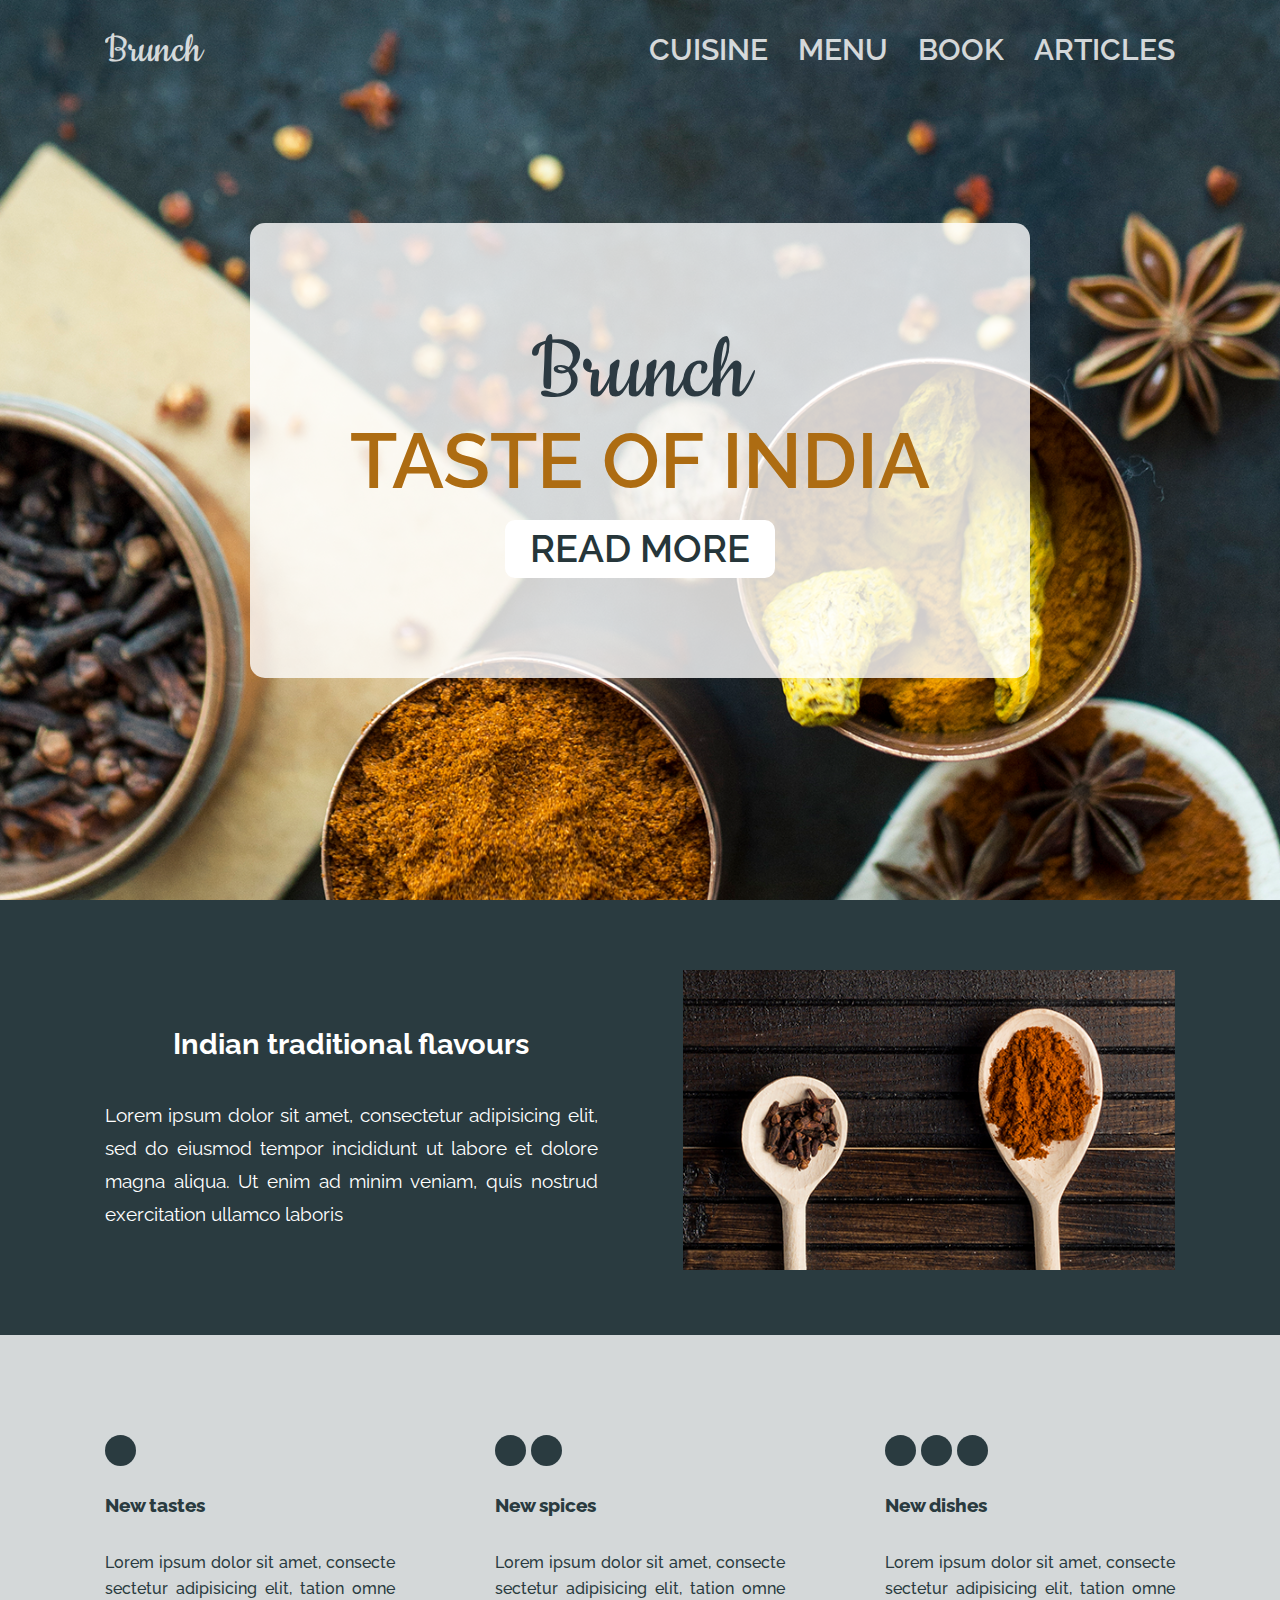
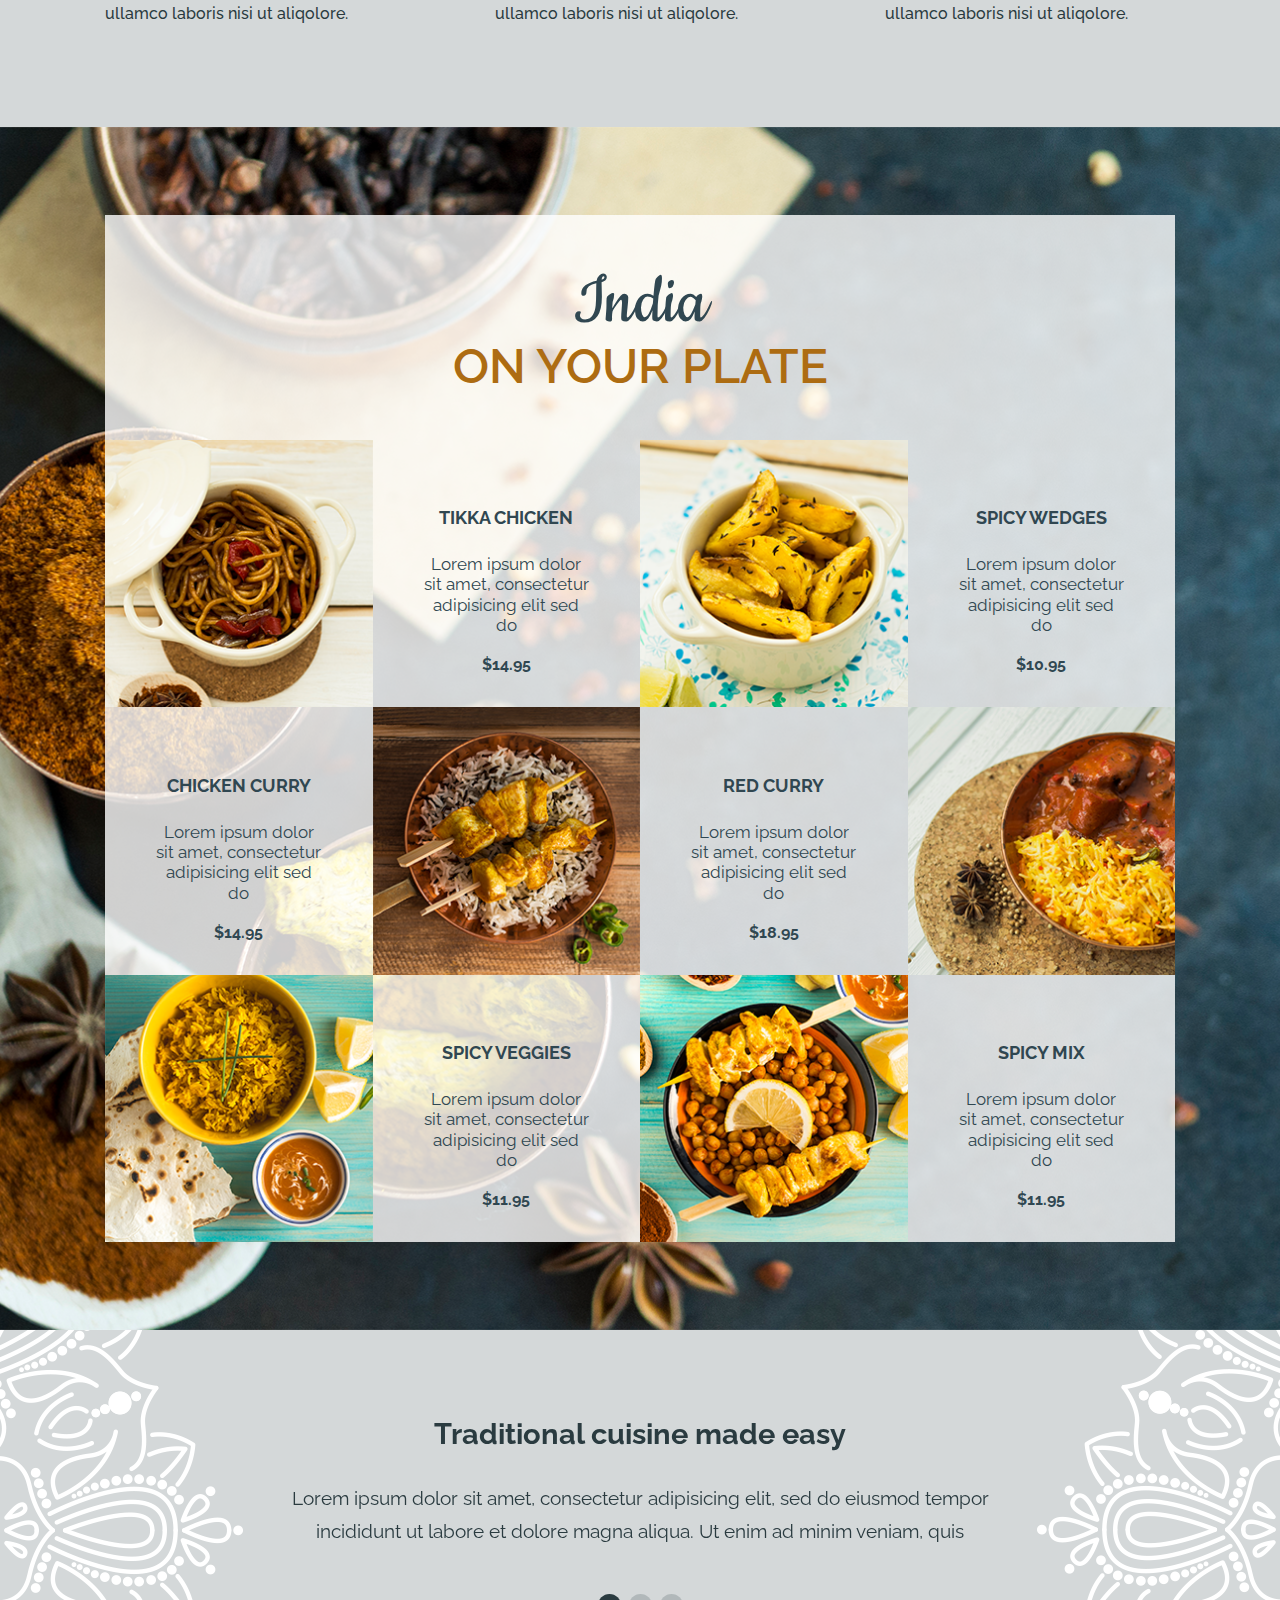
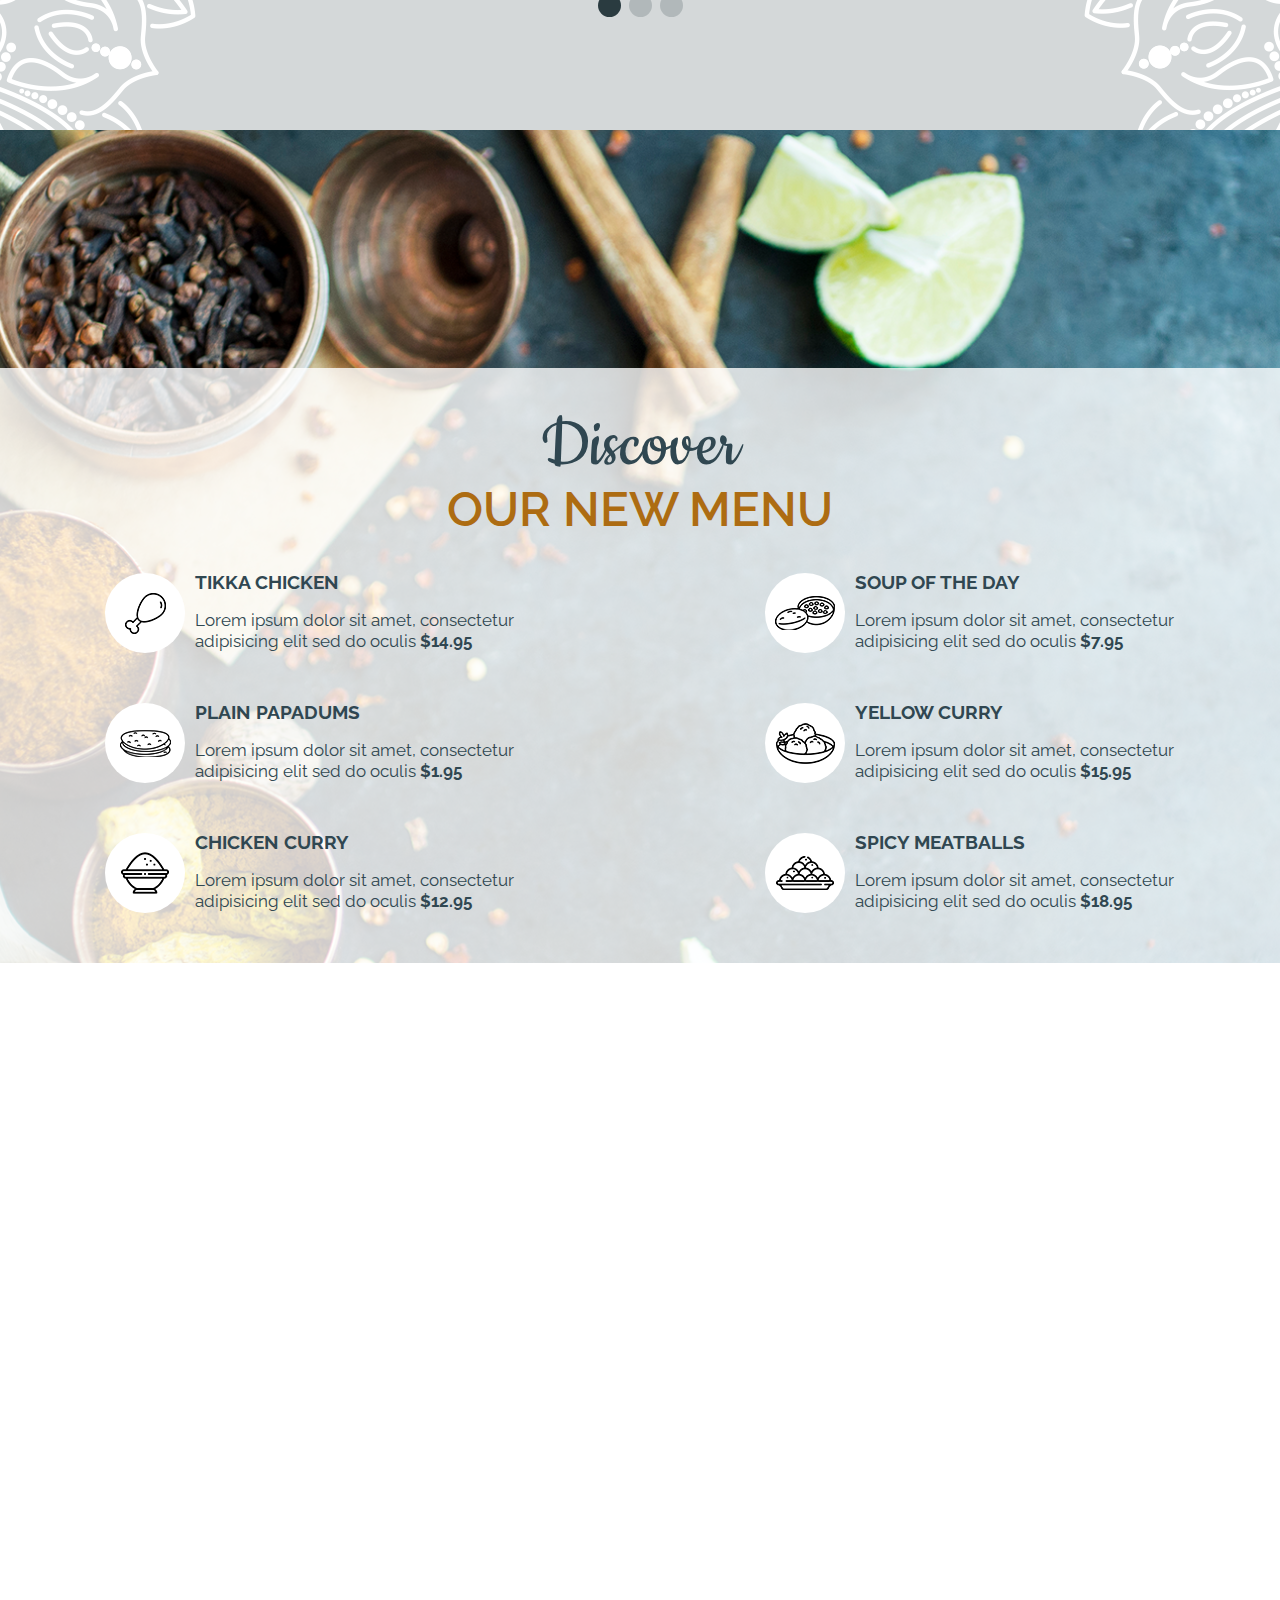
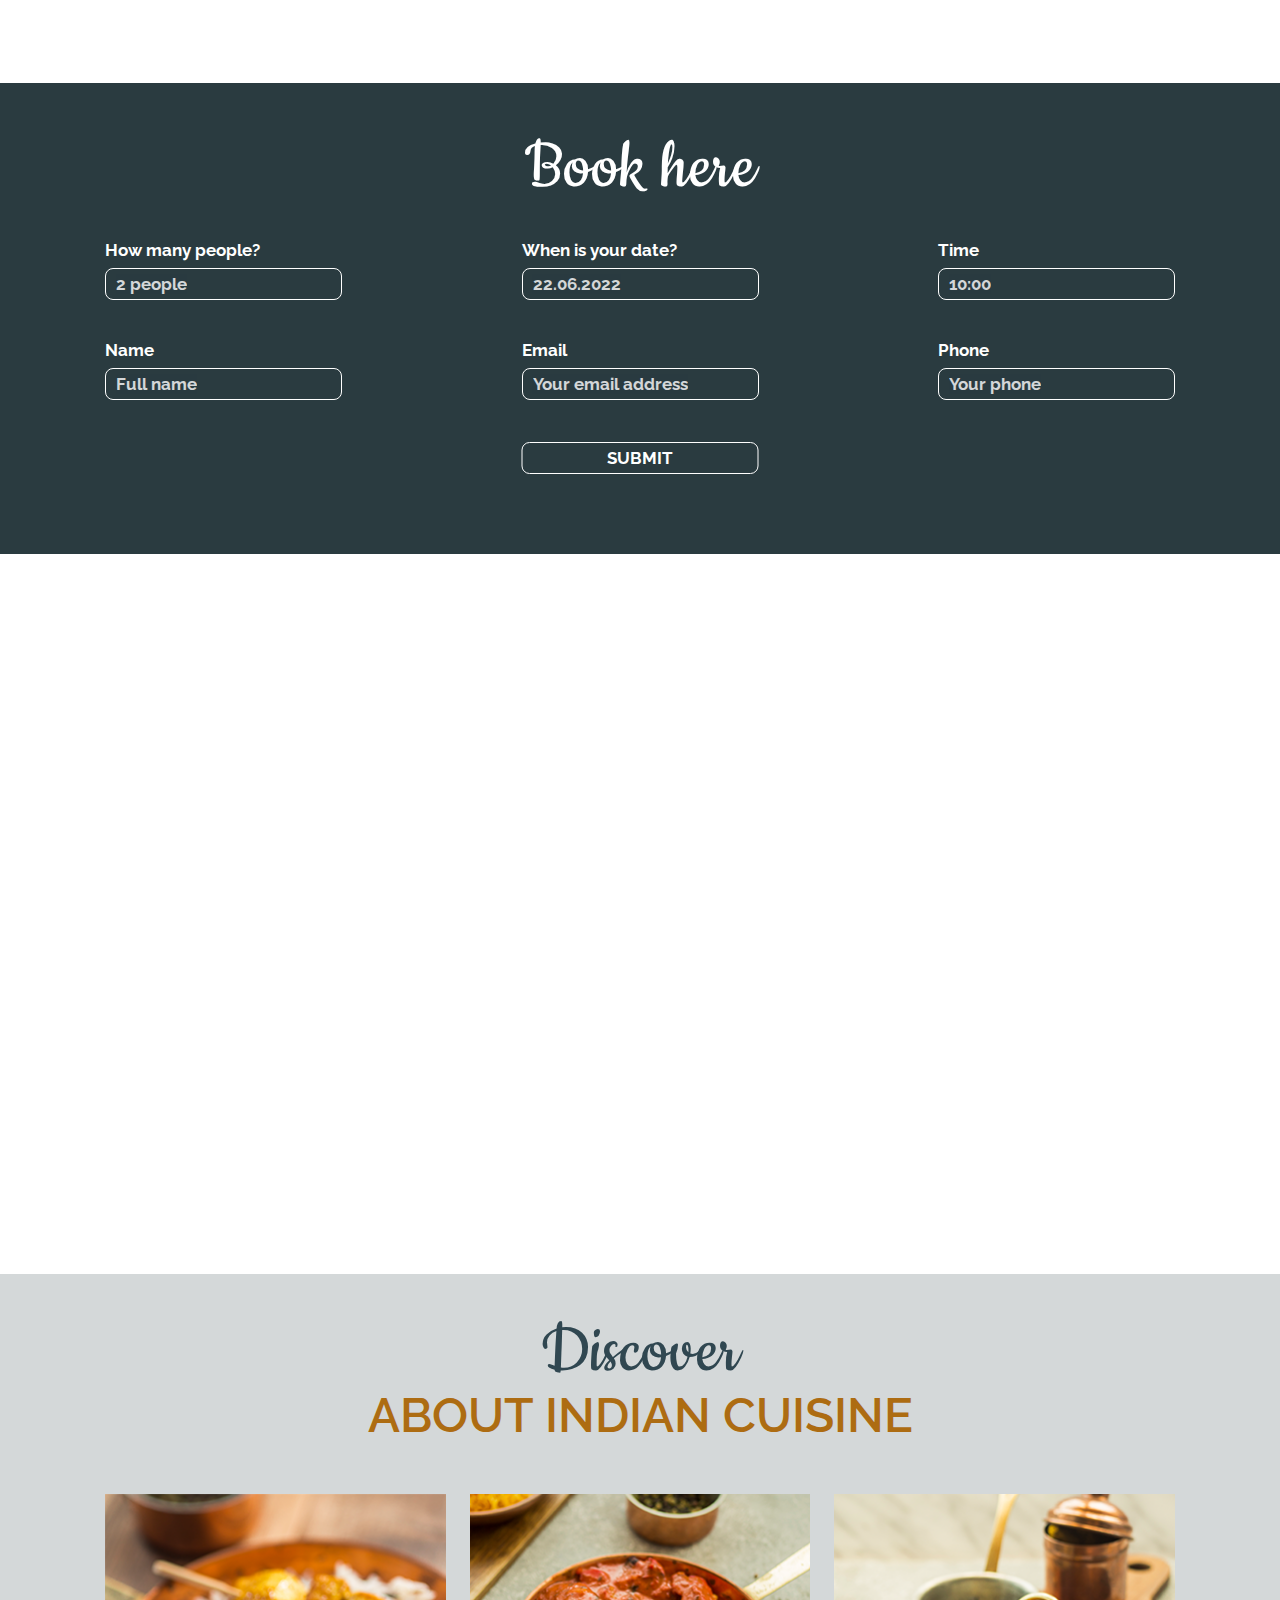
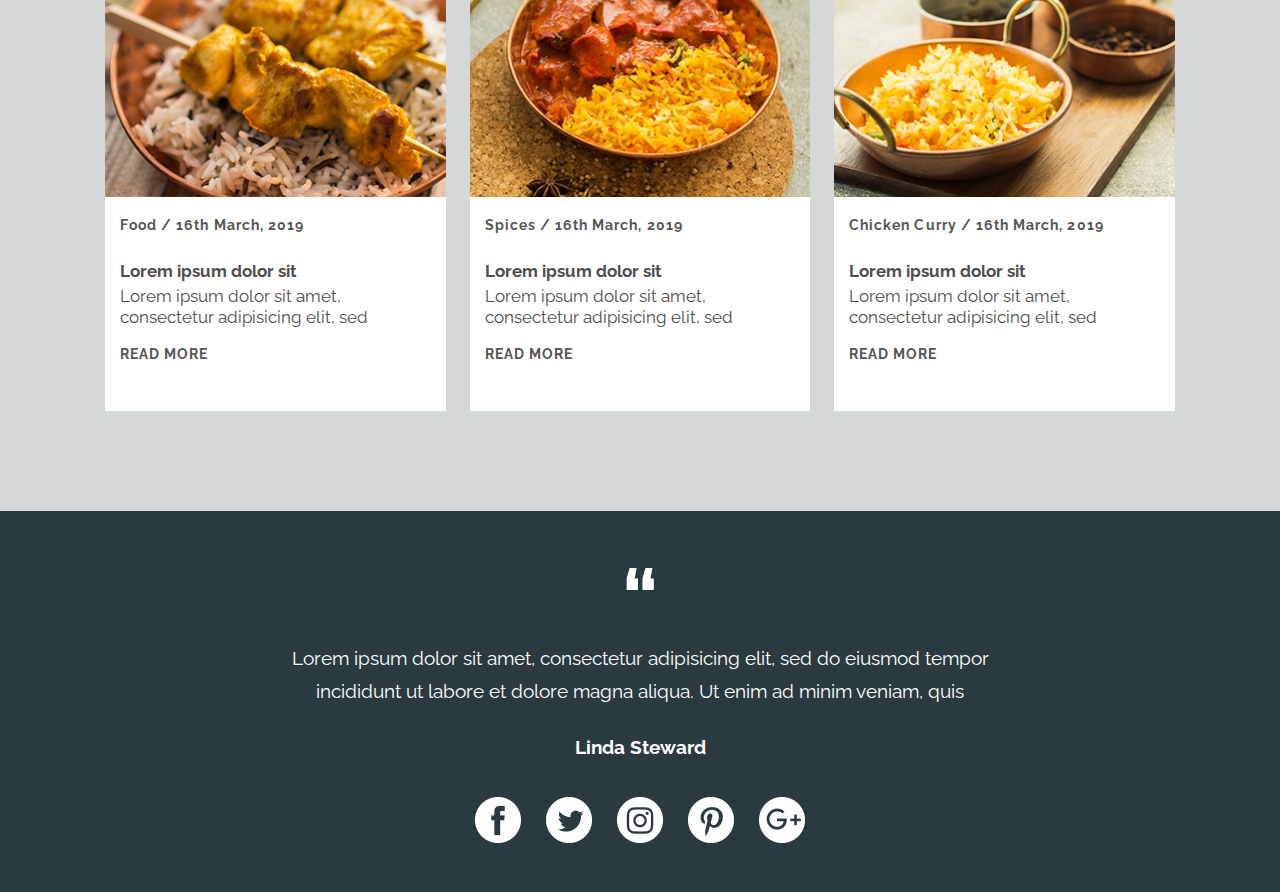
==== commit 82f5abc7: "Add files via upload" ====
--- a/index.html
+++ b/index.html
@@ -1,517 +1,364 @@
 <!DOCTYPE html>
-<html lang="en">
+<html lang="ru">
 	<head>
-		<title>Web Development Project</title>
+		<title>Brunch</title>
 		<meta http-equiv="X-UA-Compatible" content="IE=edge">
 		<meta charset="UTF-8">
 		<link rel="shortcut icon" href="favicon.png" type="image/png">
-		<link rel="stylesheet" href="css/iconsfont.css">
 		<link rel="stylesheet" href="css/style.css">		
 		<link rel="stylesheet" href="https://unpkg.com/swiper/swiper-bundle.min.css">
 		<meta name="viewport" content="width=device-width, initial-scale=1.0">
 	</head>	
-	<body>			
+	<body>		
 		<div class="wrapper">
+
 			<header class="header">
 				<div class="header__container">
 					<a href="" class="header__logo">
-						<img src="img/1header/logo.png" alt="logo">
+						<span>Brunch</span>
 					</a>
 					<div class="header__menu menu">
-						<span class="menu__line"></span>
+                        <span class="menu__line"></span>
 						<div class="menu__icon">
 							<span></span>
 						</div>
 						<nav class="menu__body">
 							<ul class="menu__list">
-								<li><a data-goto=".home" href="#" class="menu__link">Home</a></li>
-								<li><a data-goto=".about" href="#" class="menu__link">About</a></li>
-								<li><a data-goto=".servicing" href="#" class="menu__link">Servicing</a></li>
-								<li><a data-goto=".portfolio" href="#" class="menu__link">Portfolio</a></li>
-								<li><a data-goto=".blog" href="#" class="menu__link">Blog</a></li>
-								<li><a data-goto=".contact" href="#" class="menu__link">Contact us</a></li>													
+								<li><a data-goto=".plate" href="#" class="menu__link">Cuisine</a></li>
+								<li><a data-goto=".new-menu" href="#" class="menu__link">Menu</a></li>
+								<li><a data-goto=".form" href="#" class="menu__link">book</a></li>								
+								<li><a data-goto=".articles" href="#" class="menu__link">Articles</a></li>								
 							</ul>
 						</nav>
 					</div>
 				</div>
 			</header>
+
 			<main class="main">
-				<section class="home">
-					<div class="home__container">
-						<h1 class="home__title">Web development project</h1>
-						<p class="home__subtitle">Very suitable to support all web development projects</p>
-						<div class="home__buttons">
-							<a href="" class="home__button button button_transparent"><span>OUR SERVICES</span></a>							
-							<a href="" class="home__button button button_green"><span>HIRE IS NOW</span></a>							
-						</div>
-						<p class="home__fa">
-							<span class="fa fa-chevron-down"></span>
-						</p>
-					</div>
-				</section>
-				<section class="about">
-					<div class="about__container">
-						<h2 class="about__title">About Us</h2>
-						<p class="about__subtitle">Lorem ipsum dolor sit amet, consectetur adipisicing elit, sed do eiusmod tempor incididunt ut labore et dolore magna aliqua. Ut enim ad minim veniam,</p>
-						<div class="about__cards">
-							<div class="about__card card">
-								<div class="card__logo">
-									<img src="img/3about/internet.png" alt="internet">
-								</div>
-								<p class="card__title">Awesome Icons</p>
-								<p class="card__text">Lorem ipsum dolor sit amet, consectetur adipisicing elit, sed do eiusmod tempor</p>
-							</div>
-							<div class="about__card card">
-								<div class="card__logo">
-									<img src="img/3about/transfer.png" alt="transfer">
-								</div>
-								<p class="card__title">One Page</p>
-								<p class="card__text">Lorem ipsum dolor sit amet, consectetur adipisicing elit, sed do eiusmod tempor</p>
-							</div>
-							<div class="about__card card">
-								<div class="card__logo">
-									<img src="img/3about/head.png" alt="head">
-								</div>
-								<p class="card__title">Fully Responsive</p>
-								<p class="card__text">Lorem ipsum dolor sit amet, consectetur adipisicing elit, sed do eiusmod tempor</p>
-							</div>
-						</div>
-					</div>
-				</section>
-				<section class="servicing">
-					<div class="servicing__container">
-						<h2 class="servicing__title">Our Services</h2>
-						<p class="servicing__subtitle">Lorem ipsum dolor sit amet, consectetur adipisicing elit, sed do eiusmod tempor incididunt ut labore et dolore magna aliqua. Ut enim ad minim veniam,</p>
-						<div class="servicing__services">
-							<div class="service">
-								<div class="service__logo">
-									<img src="img/4servicing/smartphone_black.png" alt="smartphone">
-								</div>
-								<div class="service__title">Research</div>
-								<div class="service__text">At vero eos et accusamus et iusto odio dignissimos ducimus qui blanditiis praesentium voluptatum iti atque corrupti quos.</div>
-								<a href="" class="service__button"><span>READ MORE</span></a>
-							</div>
-							<div class="service">
-								<div class="service__logo">
-									<img src="img/4servicing/smartphone_black.png" alt="smartphone">
-								</div>
-								<div class="service__title">Portfolio</div>
-								<div class="service__text">At vero eos et accusamus et iusto odio dignissimos ducimus qui blanditiis praesentium voluptatum iti atque corrupti quos.</div>
-								<a href="" class="service__button"><span>READ MORE</span></a>
-							</div>
-							<div class="service">
-								<div class="service__logo">
-									<img src="img/4servicing/smartphone_black.png" alt="smartphone">
-								</div>
-								<div class="service__title">Support</div>
-								<div class="service__text">At vero eos et accusamus et iusto odio dignissimos ducimus qui blanditiis praesentium voluptatum iti atque corrupti quos.</div>
-								<a href="" class="service__button"><span>READ MORE</span></a>
-							</div>
-							<div class="service">
-								<div class="service__logo">
-									<img src="img/4servicing/smartphone_black.png" alt="smartphone">
-								</div>
-								<div class="service__title">Documentation</div>
-								<div class="service__text">At vero eos et accusamus et iusto odio dignissimos ducimus qui blanditiis praesentium voluptatum iti atque corrupti quos.</div>
-								<a href="" class="service__button"><span>READ MORE</span></a>
-							</div>
-							<div class="service">
-								<div class="service__logo">
-									<img src="img/4servicing/smartphone_black.png" alt="smartphone">
-								</div>
-								<div class="service__title">Development</div>
-								<div class="service__text">At vero eos et accusamus et iusto odio dignissimos ducimus qui blanditiis praesentium voluptatum iti atque corrupti quos.</div>
-								<a href="" class="service__button"><span>READ MORE</span></a>
-							</div>
-							<div class="service">
-								<div class="service__logo">
-									<img src="img/4servicing/smartphone_black.png" alt="smartphone">
-								</div>
-								<div class="service__title">Design</div>
-								<div class="service__text">At vero eos et accusamus et iusto odio dignissimos ducimus qui blanditiis praesentium voluptatum iti atque corrupti quos.</div>
-								<a href="" class="service__button"><span>READ MORE</span></a>
-							</div>
-						</div>
-					</div>
-				</section>
-				<section class="portfolio">
-					<div class="portfolio__container">
-						<h2 class="portfolio__title">Latest Works</h2>
-						<p class="portfolio__text">Lorem ipsum dolor sit amet, consectetur adipisicing elit, sed do eiusmod tempor incididunt ut labore et dolore magna aliqua. Ut enim ad minim veniam,</p>
-						<div class="portfolio__buttons">
-							<a href="" class="portfolio__button active"><span>ALL</span></a>
-							<a href="" class="portfolio__button inactive"><span>WEB DESIGN</span></a>
-							<a href="" class="portfolio__button inactive"><span>UI/UX DESIGN</span></a>
-							<a href="" class="portfolio__button inactive"><span>MOCKUPS</span></a>
-						</div>
-						<div class="portfolio__works">
-							<div class="portfolio__work">
-								<a href="" class="portfolio__link">
-									<span class="portfolio__link-title">Hand Watch</span>
-									<span class="portfolio__link-subtitle">ui/ux design</span>
-								</a>
-								<div class="portfolio__image">
-									<img src="img/5portfolio/watch.png" alt="watch">
-								</div>
-							</div>
-							<div class="portfolio__work">
-								<a href="" class="portfolio__link">
-									<span class="portfolio__link-title">Package</span>
-									<span class="portfolio__link-subtitle">ui/ux design</span>
-								</a>
-								<div class="portfolio__image">
-									<img src="img/5portfolio/package.png" alt="package">
-								</div>
-							</div>
-							<div class="portfolio__work">
-								<a href="" class="portfolio__link">
-									<span class="portfolio__link-title">Wear</span>
-									<span class="portfolio__link-subtitle">ui/ux design</span>
-								</a>
-								<div class="portfolio__image">
-									<img src="img/5portfolio/wear.png" alt="wear">
-								</div>
-							</div>
-							<div class="portfolio__work">
-								<a href="" class="portfolio__link">
-									<span class="portfolio__link-title">Flask</span>
-									<span class="portfolio__link-subtitle">ui/ux design</span>
-								</a>
-								<div class="portfolio__image">
-									<img src="img/5portfolio/flask.png" alt="flask">
-								</div>
-							</div>
-							<div class="portfolio__work">
-								<a href="" class="portfolio__link">
-									<span class="portfolio__link-title">Bottle</span>
-									<span class="portfolio__link-subtitle">ui/ux design</span>
-								</a>
-								<div class="portfolio__image">
-									<img src="img/5portfolio/bottle.png" alt="bottle">
-								</div>
-							</div>
-							<div class="portfolio__work">
-								<a href="" class="portfolio__link">
-									<span class="portfolio__link-title">Bag</span>
-									<span class="portfolio__link-subtitle">ui/ux design</span>
-								</a>
-								<div class="portfolio__image">
-									<img src="img/5portfolio/bag.png" alt="bag">
-								</div>
-							</div>
-						</div>
-						<div class="portfolio__bottom">
-							<a href="" class="portfolio__bottom-button button button_green"><span>VIEW ALL</span></a>
-						</div>
-					</div>
-				</section>
-				<section class="pricing">
-					<div class="pricing__container">
-						<h2 class="pricing__title">Pricing Plan</h2>
-						<p class="pricing__text">Lorem ipsum dolor sit amet, consectetur adipisicing elit, sed do eiusmod tempor incididunt ut labore et dolore magna aliqua. Ut enim ad minim veniam,</p>
-						<div class="pricing__cards">
-							<div class="pricing__card">
-								<div class="pricing__card-blueblock">
-									<img src="img/6pricing/blue-block.png" alt="blue-block">
-								</div>
-								<div class="pricing__card-container">
-									<p class="pricing__card-title">Free Trail</p>
-									<p class="pricing__card-subtitle"><span>$</span><span>00</span><span>per month</span></p>
-									<p class="pricing__card-icon"><span class="fa fa-info-circle js-toggle-click"></span></p>
-									<div class="pricing__card-info js-toggle-follow">
-										<p class="pricing__card-text">30 Free Trail</p>
-										<p class="pricing__card-text">5 Free Projects</p>
-										<p class="pricing__card-text">PHP 5 Enabled</p>
-										<p class="pricing__card-text">24/7 Suports</p>
-									</div>
-									<a href="" class="pricing__card-button"><span>Order Now</span></a>
-								</div>
-							</div>
-							<div class="pricing__card">
-								<div class="pricing__card-blueblock">
-									<img src="img/6pricing/blue-block.png" alt="blue-block">
-								</div>
-								<div class="pricing__card-container">
-									<p class="pricing__card-title">Basic</p>
-									<p class="pricing__card-subtitle"><span>$</span><span>50</span><span>per month</span></p>
-									<p class="pricing__card-icon"><span class="fa fa-info-circle js-toggle-click2"></span></p>
-									<div class="pricing__card-info js-toggle-follow2">
-										<p class="pricing__card-text">30 Free Trail</p>
-										<p class="pricing__card-text">5 Free Projects</p>
-										<p class="pricing__card-text">PHP 5 Enabled</p>
-										<p class="pricing__card-text">24/7 Suports</p>
-									</div>
-									<a href="" class="pricing__card-button"><span>Order Now</span></a>
-								</div>
-							</div>
-							<div class="pricing__card">
-								<div class="pricing__card-blueblock">
-									<img src="img/6pricing/blue-block.png" alt="blue-block">
-								</div>
-								<div class="pricing__card-container">
-									<p class="pricing__card-title">Ultimates</p>
-									<p class="pricing__card-subtitle"><span>$</span><span>99</span><span>per month</span></p>
-									<p class="pricing__card-icon"><span class="fa fa-info-circle js-toggle-click3"></span></p>
-									<div class="pricing__card-info js-toggle-follow3">
-										<p class="pricing__card-text">30 Free Trail</p>
-										<p class="pricing__card-text">5 Free Projects</p>
-										<p class="pricing__card-text">PHP 5 Enabled</p>
-										<p class="pricing__card-text">24/7 Suports</p>
-									</div>
-									<a href="" class="pricing__card-button"><span>Order Now</span></a>
-								</div>
-							</div>
-						</div>
-					</div>
-				</section>
-				<section class="team">
-					<div class="team__container">
-						<h2 class="team__title">Our Team Member</h2>
-						<p class="team__text">Lorem ipsum dolor sit amet, consectetur adipisicing elit, sed do eiusmod tempor incididunt ut labore et dolore magna aliqua. Ut enim ad minim veniam,</p>
-						<div class="team__slider">
-
-							<div class="swiper-container">							
-								<div class="swiper-wrapper">									
+				<section class="fullscreen">
+					<div class="fullscreen__container">
+						<div class="fullscreen__block">
+							<h1 class="fullscreen__title">Brunch</h1>
+							<p class="fullscreen__subtitle">Taste of India</p>
+							<a class="fullscreen__button"><span>Read more</span></a>
+						</div>
+					</div>
+				</section>
+				<section class="flavours">
+					<div class="flavours__container">
+						<div class="flavours__content">
+							<h2 class="flavours__title">Indian traditional flavours</h2>
+							<p class="flavours__text">Lorem ipsum dolor sit amet, consectetur adipisicing elit, sed do eiusmod tempor incididunt ut labore et dolore magna aliqua. Ut enim ad minim veniam, quis nostrud exercitation ullamco laboris</p>
+						</div>
+						<div class="flavours__image">
+							<img src="img/3flavours/spices.png" alt="spices">
+						</div>
+					</div>
+				</section>
+				<section class="points">
+					<div class="points__container">
+						<div class="points__row">
+							<div class="points__cards">
+								<div class="points__card">
+									<div class="points__points">
+										<div class="points__point"></div>
+									</div>
+									<p class="points__title">New tastes</p>
+									<p class="points__text">Lorem ipsum dolor sit amet, consecte sectetur adipisicing elit, tation omne ullamco laboris nisi ut aliqolore.</p>
+								</div>
+								<div class="points__card">
+									<div class="points__points">
+										<div class="points__point"></div>
+										<div class="points__point"></div>
+									</div>
+									<p class="points__title">New spices</p>
+									<p class="points__text">Lorem ipsum dolor sit amet, consecte sectetur adipisicing elit, tation omne ullamco laboris nisi ut aliqolore.</p>
+								</div>
+								<div class="points__card">
+									<div class="points__points">
+										<div class="points__point"></div>
+										<div class="points__point"></div>
+										<div class="points__point"></div>
+									</div>
+									<p class="points__title">New dishes</p>
+									<p class="points__text">Lorem ipsum dolor sit amet, consecte sectetur adipisicing elit, tation omne ullamco laboris nisi ut aliqolore.</p>
+								</div>
+							</div>
+						</div>
+					</div>
+				</section>
+				<section class="plate">
+					<div class="plate__container">
+						<div class="plate__center">
+							<h3 class="plate__title">India</h3>
+							<p class="plate__subtitle">on your plate</p>
+							<div class="plate__grid">
+								<div class="plate__cell plate__cell_image">
+									<img src="img/5plate/1.png" alt="food">
+								</div>
+								<div class="plate__cell plate__cell_content">
+									<p class="plate__cell-title">Tikka chicken</p>
+									<p class="plate__cell-text">Lorem ipsum dolor sit amet, consectetur adipisicing elit sed do</p>
+									<p class="plate__cell-price">$14.95</p>
+								</div>
+								<div class="plate__cell plate__cell_image">
+									<img src="img/5plate/2.png" alt="food">
+								</div>
+								<div class="plate__cell plate__cell_content">
+									<p class="plate__cell-title">SPICY WEDges</p>
+									<p class="plate__cell-text">Lorem ipsum dolor sit amet, consectetur adipisicing elit sed do</p>
+									<p class="plate__cell-price">$10.95</p>
+								</div>								
+								<div class="plate__cell plate__cell_content">
+									<p class="plate__cell-title">chicken CURRY</p>
+									<p class="plate__cell-text">Lorem ipsum dolor sit amet, consectetur adipisicing elit sed do</p>
+									<p class="plate__cell-price">$14.95</p>
+								</div>
+								<div class="plate__cell plate__cell_image">
+									<img src="img/5plate/3.png" alt="food">
+								</div>								
+								<div class="plate__cell plate__cell_content">
+									<p class="plate__cell-title">RED CURRY</p>
+									<p class="plate__cell-text">Lorem ipsum dolor sit amet, consectetur adipisicing elit sed do</p>
+									<p class="plate__cell-price">$18.95</p>
+								</div>
+								<div class="plate__cell plate__cell_image">
+									<img src="img/5plate/4.png" alt="food">
+								</div>
+								<div class="plate__cell plate__cell_image">
+									<img src="img/5plate/5.png" alt="food">
+								</div>
+								<div class="plate__cell plate__cell_content">
+									<p class="plate__cell-title">SPICY VEGGIES</p>
+									<p class="plate__cell-text">Lorem ipsum dolor sit amet, consectetur adipisicing elit sed do</p>
+									<p class="plate__cell-price">$11.95</p>
+								</div>
+								<div class="plate__cell plate__cell_image">
+									<img src="img/5plate/6.png" alt="food">
+								</div>
+								<div class="plate__cell plate__cell_content">
+									<p class="plate__cell-title">SPICY MIX</p>
+									<p class="plate__cell-text">Lorem ipsum dolor sit amet, consectetur adipisicing elit sed do</p>
+									<p class="plate__cell-price">$11.95</p>
+								</div>								
+							</div>
+						</div>
+					</div>
+				</section>
+				<section class="cuisine">
+					<div class="cuisine__image cuisine__image_left">
+						<img src="img/6cuisine/left.png" alt="left">						
+					</div>
+					<div class="cuisine__image cuisine__image_right">
+						<img src="img/6cuisine/right.png" alt="right">						
+					</div>
+					<div class="cuisine__container">
+						<div class="cuisine__slider">
+										
+							<div class="swiper-container">								
+								<div class="swiper-wrapper">																		
 									<div class="swiper-slide slide">										
-										<div class="slide__image">
-											<img src="img/7team/doe.png" alt="doe">
-										</div>
-										<p class="slide__name">John Doe</p>
-										<p class="slide__job">General Manager</p>
-										<div class="slide__media">
-											<a href="" class="slide__link"><span class="fab fa-facebook"></span></a>
-											<a href="" class="slide__link"><span class="fab fa-twitter"></span></a>
-											<a href="" class="slide__link"><span class="fa fa-comments"></span></a>
-											<a href="" class="slide__link"><span class="fab fa-dribbble"></span></a>
-										</div>
+										<p class="slide__title">Traditional cuisine made easy</p>
+										<p class="slide__text">Lorem ipsum dolor sit amet, consectetur adipisicing elit, sed do eiusmod tempor incididunt ut labore et dolore magna aliqua. Ut enim ad minim veniam, quis</p>
 									</div>							
 									<div class="swiper-slide slide">										
-										<div class="slide__image">
-											<img src="img/7team/biru.png" alt="biru">
-										</div>
-										<p class="slide__name">Alexa Biru</p>
-										<p class="slide__job">Office Director</p>
-										<div class="slide__media">
-											<a href="" class="slide__link"><span class="fab fa-facebook"></span></a>
-											<a href="" class="slide__link"><span class="fab fa-twitter"></span></a>
-											<a href="" class="slide__link"><span class="fa fa-comments"></span></a>
-											<a href="" class="slide__link"><span class="fab fa-dribbble"></span></a>
-										</div>
-									</div>									
-									<div class="swiper-slide slide">										
-										<div class="slide__image">
-											<img src="img/7team/sing.png" alt="sing">
-										</div>
-										<p class="slide__name">Ronobir Sing</p>
-										<p class="slide__job">Admin</p>
-										<div class="slide__media">
-											<a href="" class="slide__link"><span class="fab fa-facebook"></span></a>
-											<a href="" class="slide__link"><span class="fab fa-twitter"></span></a>
-											<a href="" class="slide__link"><span class="fa fa-comments"></span></a>
-											<a href="" class="slide__link"><span class="fab fa-dribbble"></span></a>
-										</div>
-									</div>	
-									<div class="swiper-slide slide">										
-										<div class="slide__image">
-											<img src="img/7team/doe.png" alt="doe">
-										</div>
-										<p class="slide__name">John Doe</p>
-										<p class="slide__job">General Manager</p>
-										<div class="slide__media">
-											<a href="" class="slide__link"><span class="fab fa-facebook"></span></a>
-											<a href="" class="slide__link"><span class="fab fa-twitter"></span></a>
-											<a href="" class="slide__link"><span class="fa fa-comments"></span></a>
-											<a href="" class="slide__link"><span class="fab fa-dribbble"></span></a>
-										</div>
+										<p class="slide__title">Traditional cuisine made easy</p>
+										<p class="slide__text">Lorem ipsum dolor sit amet, consectetur adipisicing elit, sed do eiusmod tempor incididunt ut labore et dolore magna aliqua. Ut enim ad minim veniam, quis</p>
 									</div>							
 									<div class="swiper-slide slide">										
-										<div class="slide__image">
-											<img src="img/7team/biru.png" alt="biru">
-										</div>
-										<p class="slide__name">Alexa Biru</p>
-										<p class="slide__job">Office Director</p>
-										<div class="slide__media">
-											<a href="" class="slide__link"><span class="fab fa-facebook"></span></a>
-											<a href="" class="slide__link"><span class="fab fa-twitter"></span></a>
-											<a href="" class="slide__link"><span class="fa fa-comments"></span></a>
-											<a href="" class="slide__link"><span class="fab fa-dribbble"></span></a>
-										</div>
-									</div>									
-									<div class="swiper-slide slide">										
-										<div class="slide__image">
-											<img src="img/7team/sing.png" alt="sing">
-										</div>
-										<p class="slide__name">Ronobir Sing</p>
-										<p class="slide__job">Admin</p>
-										<div class="slide__media">
-											<a href="" class="slide__link"><span class="fab fa-facebook"></span></a>
-											<a href="" class="slide__link"><span class="fab fa-twitter"></span></a>
-											<a href="" class="slide__link"><span class="fa fa-comments"></span></a>
-											<a href="" class="slide__link"><span class="fab fa-dribbble"></span></a>
-										</div>
-									</div>
-									<div class="swiper-slide slide">										
-										<div class="slide__image">
-											<img src="img/7team/doe.png" alt="doe">
-										</div>
-										<p class="slide__name">John Doe</p>
-										<p class="slide__job">General Manager</p>
-										<div class="slide__media">
-											<a href="" class="slide__link"><span class="fab fa-facebook"></span></a>
-											<a href="" class="slide__link"><span class="fab fa-twitter"></span></a>
-											<a href="" class="slide__link"><span class="fa fa-comments"></span></a>
-											<a href="" class="slide__link"><span class="fab fa-dribbble"></span></a>
-										</div>
-									</div>							
-									<div class="swiper-slide slide">										
-										<div class="slide__image">
-											<img src="img/7team/biru.png" alt="biru">
-										</div>
-										<p class="slide__name">Alexa Biru</p>
-										<p class="slide__job">Office Director</p>
-										<div class="slide__media">
-											<a href="" class="slide__link"><span class="fab fa-facebook"></span></a>
-											<a href="" class="slide__link"><span class="fab fa-twitter"></span></a>
-											<a href="" class="slide__link"><span class="fa fa-comments"></span></a>
-											<a href="" class="slide__link"><span class="fab fa-dribbble"></span></a>
-										</div>
-									</div>									
-									<div class="swiper-slide slide">										
-										<div class="slide__image">
-											<img src="img/7team/sing.png" alt="sing">
-										</div>
-										<p class="slide__name">Ronobir Sing</p>
-										<p class="slide__job">Admin</p>
-										<div class="slide__media">
-											<a href="" class="slide__link"><span class="fab fa-facebook"></span></a>
-											<a href="" class="slide__link"><span class="fab fa-twitter"></span></a>
-											<a href="" class="slide__link"><span class="fa fa-comments"></span></a>
-											<a href="" class="slide__link"><span class="fab fa-dribbble"></span></a>
-										</div>
-									</div>										
+										<p class="slide__title">Traditional cuisine made easy</p>
+										<p class="slide__text">Lorem ipsum dolor sit amet, consectetur adipisicing elit, sed do eiusmod tempor incididunt ut labore et dolore magna aliqua. Ut enim ad minim veniam, quis</p>
+									</div>																
 								</div>								
 								<div class="swiper-pagination"></div>								
 							</div>	
 
-						</div>
-					</div>
-				</section>
-				<section class="blog">
-					<div class="blog__container">
-						<h2 class="blog__title">Blog</h2>
-						<p class="blog__text">Lorem ipsum dolor sit amet, consectetur adipisicing elit, sed do eiusmod tempor incididunt ut labore et dolore magna aliqua. Ut enim ad minim veniam,</p>
-						<div class="blog__rows">
-							<div class="blog__row">
-								<div class="blog__image">
-									<img src="img/8blog/seo.png" alt="seo">
-								</div>
-								<div class="blog__content">
-									<p class="blog__content-title"><a href="">SEO Quis Vestibulum</a></p>
-									<p class="blog__content-subtitle">
-										<span class="fa fa-calendar-alt"></span>
-										<span>14.07.2017</span>
-										<span class="fa fa-file"></span>
-										<span>Development</span>
-									</p>
-									<p class="blog__content-text">Dolore magna aliqua. Ut enim ad minim veniam, quis nostrud exercitation ullamco laboris nisi ut aliquip ex ea commodo consequat...</p>
-								</div>
-							</div>
-							<div class="blog__row">								
-								<div class="blog__content">
-									<p class="blog__content-title"><a href="">SEO Quis Vestibulum</a></p>
-									<p class="blog__content-subtitle">
-										<span class="fa fa-calendar-alt"></span>
-										<span>14.07.2017</span>
-										<span class="fa fa-file"></span>
-										<span>Development</span>
-									</p>
-									<p class="blog__content-text">Dolore magna aliqua. Ut enim ad minim veniam, quis nostrud exercitation ullamco laboris nisi ut aliquip ex ea commodo consequat...</p>
-								</div>
-								<div class="blog__image">
-									<img src="img/8blog/mac-calendar.png" alt="calendar">
-								</div>
-							</div>
-							<div class="blog__row">
-								<div class="blog__image">
-									<img src="img/8blog/mac-apps.png" alt="apps">
-								</div>
-								<div class="blog__content">
-									<p class="blog__content-title"><a href="">SEO Quis Vestibulum</a></p>
-									<p class="blog__content-subtitle">
-										<span class="fa fa-calendar-alt"></span>
-										<span>14.07.2017</span>
-										<span class="fa fa-file"></span>
-										<span>Development</span>
-									</p>
-									<p class="blog__content-text">Dolore magna aliqua. Ut enim ad minim veniam, quis nostrud exercitation ullamco laboris nisi ut aliquip ex ea commodo consequat...</p>
-								</div>
-							</div>
-						</div>
-						<div class="blog__bottom">
-							<a href="" class="blog__bottom-button button button_green"><span>MORE VIEW</span></a>
-						</div>
-					</div>
-				</section>
-				<section class="contact">
-					<div class="contact__container">
-						<h2 class="contact__title">Contact Us</h2>
-						<p class="contact__text">Lorem ipsum dolor sit amet, consectetur adipisicing elit, sed do eiusmod tempor incididunt ut labore et dolore magna aliqua. Ut enim ad minim veniam,</p>
-						<div class="contact__row">
-							<div class="contact__item">
-								<div class="contact__image">
-									<img src="img/9contact/mark.png" alt="mark">
-								</div>
-								<p class="contact__label">Nobinagar savar, Dhaka Bangladesh</p>
-							</div>
-							<div class="contact__item">
-								<div class="contact__image">
-									<img src="img/9contact/phone_call.png" alt="phone">
-								</div>
-								<p class="contact__label">+8801743331996 +8801928737807</p>
-							</div>
-							<div class="contact__item">
-								<div class="contact__image">
-									<img src="img/9contact/mail.png" alt="mail">
-								</div>
-								<p class="contact__label">quickmasud@gmail.com quickmasud@yahoo.com</p>
-							</div>
-						</div>
-						<div class="contact__form">
-
-							<div class="form">
-								<form action="#" id="form" class="form__body">									
-									<div class="form__row">
-										<div class="form__item">										
-											<input id="formName" type="text" name="name" placeholder="Your NAME" class="form__input _req">
-										</div>
-										<div class="form__item">										
-											<input id="formEmail" type="text" name="email" placeholder="Your Email" class="form__input _req _email">
-										</div>									
-									</div>
-									<div class="form__textarea">										
-										<textarea name="message" id="formMessage" placeholder="Write Massage" class="form__input _req"></textarea>
-									</div>																		
-									<button type="submit" class="form__button">SEND</button>									
-								</form>
-							</div>
-
-						</div>
-					</div>
-				</section>
+						</div>						
+					</div>
+				</section>
+				<section class="new-menu">
+					<div class="new-menu__content">
+						<div class="new-menu__container">
+							<h3 class="new-menu__title">Discover</h3>
+							<p class="new-menu__subtitle">our new menu</p>
+							<div class="new-menu__row">
+								<div class="new-menu__column">
+									<div class="new-menu__item">
+										<div class="new-menu__icon">
+											<img src="img/7new-menu/1.png" alt="icon">
+										</div>
+										<div class="new-menu__block">
+											<div class="new-menu__block-title">Tikka chicken</div>
+											<div class="new-menu__block-text">Lorem ipsum dolor sit amet, consectetur adipisicing elit sed do oculis <span>$14.95</span></div>
+										</div>
+									</div>
+									<div class="new-menu__item">
+										<div class="new-menu__icon">
+											<img src="img/7new-menu/2.png" alt="icon">
+										</div>
+										<div class="new-menu__block">
+											<div class="new-menu__block-title">PLAIN PAPADUMS</div>
+											<div class="new-menu__block-text">Lorem ipsum dolor sit amet, consectetur adipisicing elit sed do oculis <span>$1.95</span></div>
+										</div>
+									</div>
+									<div class="new-menu__item">
+										<div class="new-menu__icon">
+											<img src="img/7new-menu/3.png" alt="icon">
+										</div>
+										<div class="new-menu__block">
+											<div class="new-menu__block-title">CHicken curry</div>
+											<div class="new-menu__block-text">Lorem ipsum dolor sit amet, consectetur adipisicing elit sed do oculis <span>$12.95</span></div>
+										</div>
+									</div>
+								</div>
+								<div class="new-menu__column">
+									<div class="new-menu__item">
+										<div class="new-menu__icon">
+											<img src="img/7new-menu/4.png" alt="icon">
+										</div>
+										<div class="new-menu__block">
+											<div class="new-menu__block-title">SOUP OF the day</div>
+											<div class="new-menu__block-text">Lorem ipsum dolor sit amet, consectetur adipisicing elit sed do oculis <span>$7.95</span></div>
+										</div>
+									</div>
+									<div class="new-menu__item">
+										<div class="new-menu__icon">
+											<img src="img/7new-menu/5.png" alt="icon">
+										</div>
+										<div class="new-menu__block">
+											<div class="new-menu__block-title">YELLOW CURRY</div>
+											<div class="new-menu__block-text">Lorem ipsum dolor sit amet, consectetur adipisicing elit sed do oculis <span>$15.95</span></div>
+										</div>
+									</div>
+									<div class="new-menu__item">
+										<div class="new-menu__icon">
+											<img src="img/7new-menu/6.png" alt="icon">
+										</div>
+										<div class="new-menu__block">
+											<div class="new-menu__block-title">SPICY MEatballs</div>
+											<div class="new-menu__block-text">Lorem ipsum dolor sit amet, consectetur adipisicing elit sed do oculis <span>$18.95</span></div>
+										</div>
+									</div>
+								</div>
+							</div>
+						</div>
+					</div>
+				</section>
+				<div class="fixed-top"></div>
+				<section class="form">
+					<div class="form__container">
+						<p class="form__title">Book here</p>
+
+						<form action="#" id="form">							
+							<div class="form__body">
+								<div class="form__item">
+									<label for="formPeople" class="form__label">How many people?</label>
+									<input id="formPeople" type="text" name="people" class="form__input _req" placeholder="2 people">
+								</div>
+								<div class="form__item">
+									<label for="formDate" class="form__label">When is your date?</label>
+									<input id="formDate" type="text" name="date" class="form__input _req" placeholder="22.06.2022">
+								</div>
+								<div class="form__item">
+									<label for="formTime" class="form__label">Time</label>
+									<input id="formTime" type="text" name="time" class="form__input _req" placeholder="10:00">
+								</div>
+								<div class="form__item">
+									<label for="formName" class="form__label">Name</label>
+									<input id="formName" type="text" name="name" class="form__input _req" placeholder="Full name">
+								</div>							
+								<div class="form__item">
+									<label for="formEmail" class="form__label">Email</label>
+									<input id="formEmail" type="text" name="email" class="form__input _req _email" placeholder="Your email address">
+								</div>
+								<div class="form__item">
+									<label for="formPhone" class="form__label">Phone</label>
+									<input id="formPhone" type="text" name="phone" class="form__input _req" placeholder="Your phone">
+								</div>
+							</div>
+							<button class="form__button" type="submit"><span>SUBMIT</span></button>																																										
+						</form>
+
+					</div>
+				</section>
+				<div class="fixed-bottom"></div>
+				<section class="articles">
+					<div class="articles__container">
+						<h3 class="articles__title">Discover</h3>
+						<p class="articles__subtitle">about Indian cuisine</p>
+						<div class="articles__cards">
+							<div class="articles__card">
+								<div class="articles__image">
+									<img src="img/11articles/1.png" alt="food">
+								</div>
+								<div class="articles__content">
+									<p class="articles__date">Food / 16th March, 2019</p>
+									<p class="articles__text"><span>Lorem ipsum dolor sit</span>Lorem ipsum dolor sit amet, consectetur adipisicing elit, sed</p>
+									<a href="" class="articles__link"><span>READ MORE</span></a>
+								</div>
+							</div>
+							<div class="articles__card">
+								<div class="articles__image">
+									<img src="img/11articles/2.png" alt="food">
+								</div>
+								<div class="articles__content">
+									<p class="articles__date">Spices / 16th March, 2019</p>
+									<p class="articles__text"><span>Lorem ipsum dolor sit</span>Lorem ipsum dolor sit amet, consectetur adipisicing elit, sed</p>
+									<a href="" class="articles__link"><span>READ MORE</span></a>
+								</div>
+							</div>
+							<div class="articles__card">
+								<div class="articles__image">
+									<img src="img/11articles/3.png" alt="food">
+								</div>
+								<div class="articles__content">
+									<p class="articles__date">Chicken Curry / 16th March, 2019</p>
+									<p class="articles__text"><span>Lorem ipsum dolor sit</span>Lorem ipsum dolor sit amet, consectetur adipisicing elit, sed</p>
+									<a href="" class="articles__link"><span>READ MORE</span></a>
+								</div>
+							</div>
+						</div>
+					</div>
+				</section>				
 			</main>
 			<footer class="footer">
-				<p>All rights Reserved © 2017</p>
+				<div class="quote">
+					<div class="quote__container">
+						<div class="quote__row">
+							<p class="quote__quotes">“</p>
+							<p class="quote__text">Lorem ipsum dolor sit amet, consectetur adipisicing elit, sed do eiusmod tempor incididunt ut labore et dolore magna aliqua. Ut enim ad minim veniam, quis</p>
+							<p class="quote__author">Linda Steward</p>
+							<div class="quote__media">
+								<div class="quote__image">
+									<a href=""><img src="img/12quote/fb.png" alt="fb"></a>
+								</div>
+								<div class="quote__image">
+									<a href=""><img src="img/12quote/twitter.png" alt="twitter"></a>
+								</div>
+								<div class="quote__image">
+									<a href=""><img src="img/12quote/inst.png" alt="inst"></a>
+								</div>
+								<div class="quote__image">
+									<a href=""><img src="img/12quote/pint.png" alt="pinterest"></a>
+								</div>
+								<div class="quote__image">
+									<a href=""><img src="img/12quote/google.png" alt="google"></a>
+								</div>
+							</div>
+						</div>
+					</div>
+				</div>
 			</footer>		
 		</div>
-		<a class="back-to-top" title="toTop">
-			<img src="https://cdn-icons-png.flaticon.com/512/626/626082.png" alt="up arrow">
-		</a>						 
+		<a class="back-to-top" title="Наверх">
+			<!-- <img src="https://cdn-icons-png.flaticon.com/512/626/626082.png" alt="up arrow"> -->
+			<img src="img/icons/arrow-up.png" alt="arrow">
+		</a>				
+		<script src="js/script.js"></script>		 
 		<script src="js/burger.js"></script>
-		<script src="js/script.js"></script>
-		<script src="js/toggle.js"></script>		 				 
 		<script src="https://unpkg.com/swiper/swiper-bundle.min.js"></script>
-		<script src="js/slider.js"></script>		
-		<script src="js/form.js"></script>		
-		<script src="js/scrollToTop.js"></script>		 
+		<script src="js/slider.js"></script>	
+		<script src="js/form.js"></script>	
+		<script src="js/scrollToTop.js"></script>		 	
 	</body>
-</html>
+</html>--- a/css/style.css
+++ b/css/style.css
@@ -1,7 +1,7 @@
 @charset "UTF-8";
 /*Обнуление*/
-@import url(https://fonts.googleapis.com/css?family=Open+Sans:300,regular,500,600,700,800,300italic,italic,500italic,600italic,700italic,800italic);
-@import url(https://fonts.googleapis.com/css?family=Roboto:100,100italic,300,300italic,regular,italic,500,500italic,700,700italic,900,900italic);
+@import url(https://fonts.googleapis.com/css?family=Raleway:100,200,300,regular,500,600,700,800,900,100italic,200italic,300italic,italic,500italic,600italic,700italic,800italic,900italic);
+@import url(https://fonts.googleapis.com/css?family=Cookie:regular);
 *, *::before, *::after {
   padding: 0;
   margin: 0;
@@ -74,7 +74,7 @@
 
 /*--------------------*/
 html, body {
-  font-family: 'Open Sans';
+  font-family: 'Raleway';
 }
 
 body._lock {
@@ -94,7 +94,7 @@
 }
 
 [class*="__container"] {
-  max-width: 1200px;
+  max-width: 1100px;
   margin: 0 auto;
   padding: 0 15px;
   /*
@@ -123,13 +123,14 @@
 }
 
 .header {
+  position: absolute;
+  top: 0;
+  left: 0;
   width: 100%;
   z-index: 10;
-  background-color: #fff;
 }
 
 .header__container {
-  padding: 30px 15px;
   display: -webkit-box;
   display: -ms-flexbox;
   display: flex;
@@ -139,17 +140,21 @@
   -webkit-box-pack: justify;
       -ms-flex-pack: justify;
           justify-content: space-between;
+  min-height: 100px;
 }
 
 .header__logo {
   position: relative;
   z-index: 5;
-  width: 60px;
-  height: 60px;
-}
-
-.header__logo img {
-  max-width: 100%;
+}
+
+.header__logo span {
+  opacity: 0.8;
+  font-family: Cookie;
+  font-size: 45px;
+  line-height: 1.2;
+  font-weight: 500;
+  color: #ffffff;
 }
 
 .menu__icon {
@@ -162,14 +167,19 @@
 }
 
 .menu__link {
-  font-size: 20px;
+  opacity: 0.8;
+  font-size: 30px;
+  line-height: 1.2;
   font-weight: 600;
-  letter-spacing: 0.05em;
-  color: #212121;
+  color: #ffffff;
+  text-transform: uppercase;
+  -webkit-transition: all 0.15s ease 0s;
+  -o-transition: all 0.15s ease 0s;
+  transition: all 0.15s ease 0s;
 }
 
 .menu__link:hover {
-  text-decoration: underline;
+  color: #ad6c12;
 }
 
 .menu__arrow {
@@ -291,7 +301,8 @@
     -webkit-transition: all 0.3s ease 0s;
     -o-transition: all 0.3s ease 0s;
     transition: all 0.3s ease 0s;
-    background-color: black;
+    opacity: 0.8;
+    background-color: #fff;
   }
   .menu__icon::before, .menu__icon::after {
     content: '';
@@ -330,8 +341,7 @@
     width: 100%;
     top: 0;
     left: 0;
-    height: 120px;
-    background-color: #fff;
+    height: 100px;
     z-index: 2;
   }
   .menu__body {
@@ -341,7 +351,7 @@
     width: 100%;
     height: 100%;
     background-color: rgba(0, 0, 0, 0.9);
-    padding: 150px 30px 30px 30px;
+    padding: 100px 30px 30px 30px;
     -webkit-transition: all 0.3s ease 0s;
     -o-transition: all 0.3s ease 0s;
     transition: all 0.3s ease 0s;
@@ -361,9 +371,6 @@
   }
   .menu__list > li._active .menu__sub-list {
     display: block;
-  }
-  .menu__link {
-    color: #fff;
   }
   .menu__sub-list {
     position: relative;
@@ -378,942 +385,14 @@
   }
 }
 
-.home {
-  background: url("../img/2home/bg.png") 0 100%/cover no-repeat;
-}
-
-.home__title {
-  font-size: 60px;
-  font-weight: 600;
-  letter-spacing: 0.05em;
-  color: #ffffff;
-  text-align: center;
-  padding: 182px 0 26px 0;
-}
-
-@media (max-width: 1023.98px) {
-  .home__title {
-    font-size: 44px;
-  }
-}
-
-@media (max-width: 767.98px) {
-  .home__title {
-    padding: 120px 0 26px 0;
-  }
-}
-
-@media (max-width: 479.98px) {
-  .home__title {
-    font-size: 30px;
-    padding: 80px 0 26px 0;
-  }
-}
-
-.home__subtitle {
-  font-size: 22px;
-  font-weight: 400;
-  letter-spacing: 0.05em;
-  color: #ffffff;
-  text-align: center;
-  padding: 0 0 108px 0;
-}
-
-@media (max-width: 1023.98px) {
-  .home__subtitle {
-    font-size: 20px;
-  }
-}
-
-@media (max-width: 767.98px) {
-  .home__subtitle {
-    padding: 0 0 80px 0;
-  }
-}
-
-@media (max-width: 479.98px) {
-  .home__subtitle {
-    font-size: 16px;
-    padding: 0 0 60px 0;
-  }
-}
-
-.home__buttons {
-  display: -webkit-box;
-  display: -ms-flexbox;
-  display: flex;
-  -webkit-box-pack: justify;
-      -ms-flex-pack: justify;
-          justify-content: space-between;
-  max-width: 435px;
-  margin: 0 auto;
-  padding: 0 0 100px 0;
-}
-
-@media (max-width: 767.98px) {
-  .home__buttons {
-    padding: 0 0 60px 0;
-  }
-}
-
-@media (max-width: 479.98px) {
-  .home__buttons {
-    -webkit-box-orient: vertical;
-    -webkit-box-direction: normal;
-        -ms-flex-direction: column;
-            flex-direction: column;
-    gap: 15px;
-  }
-}
-
-.home__fa {
-  font-size: 25px;
-  font-weight: 400;
-  letter-spacing: 0.05em;
-  color: #ffffff;
-  padding: 0 0 76px 0;
-  text-align: center;
-}
-
-@media (max-width: 767.98px) {
-  .home__fa {
-    padding: 0 0 60px 0;
-  }
-}
-
-.button {
-  padding: 22px 32px;
-  text-align: center;
-  -webkit-transition: all 0.1s ease 0s;
-  -o-transition: all 0.1s ease 0s;
-  transition: all 0.1s ease 0s;
-}
-
-.button_transparent {
-  border: 3px solid #f8f8f8;
-}
-
-.button_transparent span {
-  font-family: Roboto;
-  font-size: 20px;
-  font-weight: 700;
-  letter-spacing: 0.05em;
-  color: #ffffff;
-}
-
-.button_transparent:hover {
-  background-color: #00897b83;
-}
-
-.button_green {
-  background-color: #00897b;
-  border: 3px solid #00897b;
-}
-
-.button_green span {
-  font-family: Roboto;
-  font-size: 20px;
-  font-weight: 700;
-  letter-spacing: 0.05em;
-  color: #ffffff;
-}
-
-.button_green:hover {
-  border: 3px solid #f8f8f8;
-}
-
-.about__title {
-  font-size: 30px;
-  font-weight: 700;
-  letter-spacing: 0.05em;
-  color: #212121;
-  text-align: center;
-  padding: 125px 0 36px 0;
-}
-
-@media (max-width: 767.98px) {
-  .about__title {
-    padding: 65px 0 30px 0;
-    font-size: 26px;
-  }
-}
-
-.about__subtitle {
-  font-size: 15px;
-  font-weight: 500;
-  letter-spacing: 0.05em;
-  color: #212121;
-  padding: 0 0 124px 0;
-  max-width: 625px;
-  margin: 0 auto;
-  text-align: center;
-}
-
-@media (max-width: 767.98px) {
-  .about__subtitle {
-    padding: 0 0 64px 0;
-  }
-}
-
-.about__cards {
-  display: -webkit-box;
-  display: -ms-flexbox;
-  display: flex;
-  -webkit-box-pack: justify;
-      -ms-flex-pack: justify;
-          justify-content: space-between;
-  max-width: 1054px;
-  margin: 0 auto;
-  padding: 0 0 125px 0;
-}
-
-@media (max-width: 767.98px) {
-  .about__cards {
-    padding: 0 0 65px 0;
-  }
-}
-
-@media (max-width: 479.98px) {
-  .about__cards {
-    -webkit-box-orient: vertical;
-    -webkit-box-direction: normal;
-        -ms-flex-direction: column;
-            flex-direction: column;
-    padding: 0;
-  }
-}
-
-.about__card {
-  -webkit-box-flex: 0;
-      -ms-flex: 0 1 285px;
-          flex: 0 1 285px;
-  padding: 0 15px;
-}
-
-@media (max-width: 479.98px) {
-  .about__card {
-    -webkit-box-flex: 0;
-        -ms-flex: 0 1 215px;
-            flex: 0 1 215px;
-  }
-}
-
-.card__logo {
-  width: 62px;
-  height: 62px;
-  margin: 0 auto 40px;
-}
-
-.card__logo img {
-  max-width: 100%;
-}
-
-@media (max-width: 479.98px) {
-  .card__logo {
-    margin: 0 auto 30px;
-  }
-}
-
-.card__title {
-  font-size: 20px;
-  font-weight: 600;
-  letter-spacing: 0.05em;
-  color: #212121;
-  text-align: center;
-  padding: 0 0 26px 0;
-}
-
-@media (max-width: 767.98px) {
-  .card__title {
-    font-size: 16px;
-  }
-}
-
-.card__text {
-  font-size: 15px;
-  font-weight: 400;
-  letter-spacing: 0.05em;
-  color: #212121;
-  text-align: center;
-}
-
-@media (max-width: 767.98px) {
-  .card__text {
-    font-size: 14px;
-  }
-}
-
-.servicing {
-  background-color: #e4fdf9;
-}
-
-.servicing__title {
-  font-size: 30px;
-  font-weight: 700;
-  letter-spacing: 0.05em;
-  color: #212121;
-  text-align: center;
-  padding: 173px 0 36px 0;
-}
-
-@media (max-width: 767.98px) {
-  .servicing__title {
-    padding: 65px 0 30px 0;
-    font-size: 26px;
-  }
-}
-
-.servicing__subtitle {
-  font-size: 15px;
-  font-weight: 500;
-  letter-spacing: 0.05em;
-  color: #212121;
-  max-width: 625px;
-  margin: 0 auto;
-  text-align: center;
-  padding: 0 0 112px 0;
-}
-
-@media (max-width: 767.98px) {
-  .servicing__subtitle {
-    padding: 0 0 64px 0;
-  }
-}
-
-.servicing__services {
-  display: -webkit-box;
-  display: -ms-flexbox;
-  display: flex;
-  -webkit-box-pack: space-evenly;
-      -ms-flex-pack: space-evenly;
-          justify-content: space-evenly;
-  -ms-flex-wrap: wrap;
-      flex-wrap: wrap;
-  gap: 30px;
-  padding: 0 0 120px 0;
-}
-
-@media (max-width: 767.98px) {
-  .servicing__services {
-    padding: 0 0 65px 0;
-  }
-}
-
-.service {
-  -webkit-box-flex: 0;
-      -ms-flex: 0 1 370px;
-          flex: 0 1 370px;
-  background-color: #ffffff;
-  -webkit-transition: all 0.2s ease 0s;
-  -o-transition: all 0.2s ease 0s;
-  transition: all 0.2s ease 0s;
-}
-
-.service:hover {
-  background-color: #00897b;
-  -webkit-box-shadow: 0px 10px 20px 0px rgba(0, 0, 0, 0.34);
-          box-shadow: 0px 10px 20px 0px rgba(0, 0, 0, 0.34);
-}
-
-.service:hover .service__logo {
-  -webkit-filter: invert(1);
-          filter: invert(1);
-}
-
-.service:hover .service__title, .service:hover .service__text {
-  color: #fff;
-}
-
-.service:hover .service__button {
-  border-color: #fff;
-}
-
-.service:hover .service__button span {
-  color: #fff;
-}
-
-.service__logo {
-  margin: 58px auto 38px auto;
-  width: 56px;
-  height: 62px;
-}
-
-@media (max-width: 479.98px) {
-  .service__logo {
-    margin: 30px auto 30px;
-  }
-}
-
-.service__title {
-  font-size: 20px;
-  font-weight: 600;
-  letter-spacing: 0.05em;
-  color: #212121;
-  text-align: center;
-  padding: 0 0 26px 0;
-}
-
-@media (max-width: 479.98px) {
-  .service__title {
-    padding: 0 0 20px 0;
-  }
-}
-
-.service__text {
-  font-size: 15px;
-  font-weight: 400;
-  letter-spacing: 0.05em;
-  color: #212121;
-  text-align: center;
-  padding: 0 0 44px 0;
-  max-width: 270px;
-  margin: 0 auto;
-}
-
-@media (max-width: 479.98px) {
-  .service__text {
-    padding: 0 0 34px 0;
-  }
-}
-
-.service__button {
-  display: block;
-  padding: 15px;
-  width: 180px;
-  margin: 0 auto 50px auto;
-  text-align: center;
-  border: 2px solid #212121;
-  -webkit-transition: all 0.1s ease 0s;
-  -o-transition: all 0.1s ease 0s;
-  transition: all 0.1s ease 0s;
-}
-
-@media (max-width: 479.98px) {
-  .service__button {
-    margin: 0 auto 30px auto;
-    padding: 12px;
-  }
-}
-
-.service__button span {
-  font-size: 20px;
-  font-weight: 600;
-  letter-spacing: 0.05em;
-  color: #212121;
-}
-
-@media (max-width: 479.98px) {
-  .service__button span {
-    font-size: 16px;
-  }
-}
-
-.service__button:hover {
-  background-color: #075e56;
-}
-
-.portfolio__title {
-  font-size: 30px;
-  font-weight: 700;
-  letter-spacing: 0.05em;
-  color: #212121;
-  text-align: center;
-  padding: 128px 0 36px 0;
-}
-
-@media (max-width: 767.98px) {
-  .portfolio__title {
-    padding: 65px 0 30px 0;
-    font-size: 26px;
-  }
-}
-
-.portfolio__text {
-  font-size: 15px;
-  font-weight: 500;
-  letter-spacing: 0.05em;
-  color: #212121;
-  max-width: 625px;
-  margin: 0 auto;
-  text-align: center;
-  padding: 0 0 112px 0;
-}
-
-@media (max-width: 767.98px) {
-  .portfolio__text {
-    padding: 0 0 64px 0;
-  }
-}
-
-.portfolio__buttons {
-  max-width: 660px;
-  display: -webkit-box;
-  display: -ms-flexbox;
-  display: flex;
-  -ms-flex-wrap: wrap;
-      flex-wrap: wrap;
-  -webkit-box-pack: justify;
-      -ms-flex-pack: justify;
-          justify-content: space-between;
-  margin: 0 auto;
-  padding: 0 0 120px 0;
-}
-
-@media (max-width: 767.98px) {
-  .portfolio__buttons {
-    max-width: 440px;
-    gap: 10px;
-    padding: 0 0 80px 0;
-  }
-}
-
-@media (max-width: 479.98px) {
-  .portfolio__buttons {
-    max-width: none;
-    -webkit-box-pack: space-evenly;
-        -ms-flex-pack: space-evenly;
-            justify-content: space-evenly;
-    padding: 0 0 60px 0;
-  }
-}
-
-.portfolio__button {
-  padding: 15px 20px;
-  border: 2px solid #00897b;
-  text-align: center;
-}
-
-@media (max-width: 767.98px) {
-  .portfolio__button {
-    width: 200px;
-  }
-}
-
-.portfolio__button:hover {
-  background-color: #00897baf;
-}
-
-.portfolio__button:hover span {
-  color: #fff;
-}
-
-.portfolio__button.active {
-  background-color: #00897b;
-}
-
-.portfolio__button.active span {
-  color: #fff;
-}
-
-.portfolio__button span {
-  font-size: 20px;
-  font-weight: 600;
-  letter-spacing: 0.05em;
-  color: #212121;
-}
-
-.portfolio__works {
-  display: -webkit-box;
-  display: -ms-flexbox;
-  display: flex;
-  -webkit-box-pack: space-evenly;
-      -ms-flex-pack: space-evenly;
-          justify-content: space-evenly;
-  -ms-flex-wrap: wrap;
-      flex-wrap: wrap;
-  gap: 30px;
-  padding: 0 0 120px 0;
-}
-
-@media (max-width: 767.98px) {
-  .portfolio__works {
-    padding-bottom: 65px;
-  }
-}
-
-.portfolio__work {
-  position: relative;
-  -webkit-box-flex: 0;
-      -ms-flex: 0 1 370px;
-          flex: 0 1 370px;
-}
-
-.portfolio__link {
-  position: absolute;
-  width: 100%;
+.fullscreen {
+  background: url(../img/2fullscreen/bg.png) center/cover no-repeat;
+  width: 100vw;
+  height: 100vh;
+}
+
+.fullscreen__container {
   height: 100%;
-  top: 0;
-  left: 0;
-  display: -webkit-box;
-  display: -ms-flexbox;
-  display: flex;
-  -webkit-box-orient: vertical;
-  -webkit-box-direction: normal;
-      -ms-flex-direction: column;
-          flex-direction: column;
-  -webkit-transition: all 0.2s ease 0s;
-  -o-transition: all 0.2s ease 0s;
-  transition: all 0.2s ease 0s;
-}
-
-.portfolio__link:hover {
-  background-color: rgba(0, 0, 0, 0.8);
-}
-
-.portfolio__link:hover span {
-  visibility: visible;
-}
-
-.portfolio__link-title {
-  font-size: 20px;
-  font-weight: 600;
-  letter-spacing: 0.05em;
-  color: #ffffff;
-  text-align: center;
-  padding: 148px 0 10px 0;
-  visibility: hidden;
-}
-
-.portfolio__link-subtitle {
-  font-size: 15px;
-  font-weight: 600;
-  letter-spacing: 0.05em;
-  color: #ffffff;
-  text-align: center;
-  visibility: hidden;
-}
-
-.portfolio__image img {
-  max-width: 100%;
-}
-
-.portfolio__bottom {
-  display: -webkit-box;
-  display: -ms-flexbox;
-  display: flex;
-  -webkit-box-pack: center;
-      -ms-flex-pack: center;
-          justify-content: center;
-  margin: 0 auto;
-  padding: 0 0 100px 0;
-}
-
-@media (max-width: 767.98px) {
-  .portfolio__bottom {
-    padding: 0 0 80px 0;
-  }
-}
-
-@media (max-width: 479.98px) {
-  .portfolio__bottom {
-    padding: 0 0 60px 0;
-  }
-}
-
-.portfolio__bottom-button:hover {
-  background-color: #00897bbd;
-  border-color: #00897bbd;
-}
-
-.pricing {
-  background-color: #f0f0f0;
-}
-
-.pricing__title {
-  font-size: 30px;
-  font-weight: 700;
-  letter-spacing: 0.05em;
-  color: #212121;
-  text-align: center;
-  padding: 127px 0 30px 0;
-}
-
-@media (max-width: 767.98px) {
-  .pricing__title {
-    padding: 65px 0 20px 0;
-    font-size: 26px;
-  }
-}
-
-.pricing__text {
-  font-size: 15px;
-  font-weight: 500;
-  letter-spacing: 0.05em;
-  color: #212121;
-  max-width: 625px;
-  margin: 0 auto;
-  text-align: center;
-  padding: 0 0 120px 0;
-}
-
-@media (max-width: 767.98px) {
-  .pricing__text {
-    padding: 0 0 60px 0;
-  }
-}
-
-@media (max-width: 559.98px) {
-  .pricing__text {
-    padding: 0 0 30px 0;
-  }
-}
-
-.pricing__cards {
-  display: -webkit-box;
-  display: -ms-flexbox;
-  display: flex;
-  -webkit-box-pack: justify;
-      -ms-flex-pack: justify;
-          justify-content: space-between;
-  gap: 10px;
-  padding: 0 0 100px 0;
-}
-
-@media (max-width: 559.98px) {
-  .pricing__cards {
-    -webkit-box-orient: vertical;
-    -webkit-box-direction: normal;
-        -ms-flex-direction: column;
-            flex-direction: column;
-  }
-}
-
-.pricing__card {
-  position: relative;
-  -webkit-box-flex: 0;
-      -ms-flex: 0 1 370px;
-          flex: 0 1 370px;
-  background-color: #fff;
-  -webkit-transition: all 0.3s ease 0s;
-  -o-transition: all 0.3s ease 0s;
-  transition: all 0.3s ease 0s;
-}
-
-.pricing__card:hover {
-  -webkit-box-shadow: 0px 3px 25px 0px rgba(0, 0, 0, 0.34);
-          box-shadow: 0px 3px 25px 0px rgba(0, 0, 0, 0.34);
-}
-
-.pricing__card:hover .pricing__card-button {
-  background-color: #3949ab;
-  border-color: #3949ab;
-}
-
-.pricing__card:hover .pricing__card-button span {
-  color: #fff;
-  text-transform: uppercase;
-}
-
-@media (max-width: 559.98px) {
-  .pricing__card {
-    -webkit-box-flex: 0;
-        -ms-flex: 0 1 auto;
-            flex: 0 1 auto;
-    width: 300px;
-    margin: 0 auto;
-  }
-}
-
-.pricing__card-blueblock {
-  position: absolute;
-  top: 0;
-  left: 0;
-  width: 100%;
-  height: 209px;
-  overflow: hidden;
-}
-
-@media (max-width: 559.98px) {
-  .pricing__card-blueblock img {
-    display: none;
-  }
-}
-
-.pricing__card-container {
-  position: relative;
-  z-index: 2;
-  max-width: 186px;
-  margin: 0 auto;
-}
-
-@media (max-width: 699.98px) {
-  .pricing__card-container {
-    max-width: 146px;
-  }
-}
-
-.pricing__card-title {
-  font-size: 25px;
-  font-weight: 400;
-  letter-spacing: 0.05em;
-  color: #ffffff;
-  text-align: center;
-  padding: 48px 0 40px 0;
-}
-
-@media (max-width: 1023.98px) {
-  .pricing__card-title {
-    padding: 40px 0 30px 0;
-  }
-}
-
-@media (max-width: 767.98px) {
-  .pricing__card-title {
-    font-size: 22px;
-    padding: 40px 0 30px 0;
-  }
-}
-
-@media (max-width: 559.98px) {
-  .pricing__card-title {
-    color: #3949ab;
-    font-size: 25px;
-  }
-}
-
-.pricing__card-subtitle {
-  text-align: center;
-  padding: 0 0 116px 0;
-  font-size: 50px;
-  font-weight: 400;
-  letter-spacing: 0.05em;
-  color: #ffffff;
-  display: -webkit-box;
-  display: -ms-flexbox;
-  display: flex;
-  -webkit-box-align: baseline;
-      -ms-flex-align: baseline;
-          align-items: baseline;
-}
-
-.pricing__card-subtitle :first-child {
-  font-size: 25px;
-  -ms-flex-item-align: start;
-      align-self: flex-start;
-  padding-top: 5px;
-}
-
-@media (max-width: 699.98px) {
-  .pricing__card-subtitle :first-child {
-    font-size: 20px;
-    padding-top: 2px;
-  }
-}
-
-.pricing__card-subtitle :last-child {
-  font-size: 17px;
-}
-
-@media (max-width: 699.98px) {
-  .pricing__card-subtitle :last-child {
-    font-size: 14px;
-  }
-}
-
-@media (max-width: 1023.98px) {
-  .pricing__card-subtitle {
-    padding: 0 0 60px 0;
-  }
-}
-
-@media (max-width: 767.98px) {
-  .pricing__card-subtitle {
-    padding: 0 0 25px 0;
-    font-size: 40px;
-  }
-}
-
-@media (max-width: 699.98px) {
-  .pricing__card-subtitle {
-    font-size: 30px;
-  }
-}
-
-@media (max-width: 559.98px) {
-  .pricing__card-subtitle {
-    color: #3949ab;
-  }
-}
-
-.pricing__card-icon {
-  display: none;
-  margin: 0 0 40px 0;
-}
-
-.pricing__card-icon span {
-  color: #fff;
-  font-size: 18px;
-}
-
-@media (max-width: 559.98px) {
-  .pricing__card-icon span {
-    color: #3949ab;
-  }
-}
-
-@media (max-width: 767.98px) {
-  .pricing__card-icon {
-    display: block;
-  }
-}
-
-@media (max-width: 767.98px) {
-  .pricing__card-icon {
-    margin: 0 0 50px 0;
-  }
-}
-
-@media (max-width: 559.98px) {
-  .pricing__card-icon {
-    margin: 0 0 20px 0;
-  }
-}
-
-@media (max-width: 767.98px) {
-  .pricing__card-info {
-    display: none;
-  }
-  .pricing__card-info._active {
-    display: block;
-    position: absolute;
-    z-index: 2;
-    bottom: -20%;
-    left: 0%;
-    width: 100%;
-    height: 50%;
-    background-color: rgba(0, 0, 0, 0.9);
-    overflow: hidden;
-  }
-  .pricing__card-info._active .pricing__card-text {
-    border-bottom: none;
-    color: #fff;
-    margin: 0;
-    padding: 8px 0;
-  }
-}
-
-.pricing__card-text {
-  text-align: center;
-  font-size: 17px;
-  font-weight: 300;
-  letter-spacing: 0.05em;
-  color: #212121;
-  padding: 14px;
-  border-bottom: 1px solid black;
-  margin: 0 0 37px 0;
-}
-
-.pricing__card-text:last-of-type {
-  margin: 0 0 66px 0;
-}
-
-@media (max-width: 1023.98px) {
-  .pricing__card-text {
-    margin: 0 0 25px 0;
-  }
-}
-
-.pricing__card-button {
   display: -webkit-box;
   display: -ms-flexbox;
   display: flex;
@@ -1323,165 +402,250 @@
   -webkit-box-align: center;
       -ms-flex-align: center;
           align-items: center;
-  padding: 20px 0;
-  border: 2px solid #000000;
-  margin: 0 0 63px 0;
-  -webkit-transition: all 0.3s ease 0s;
-  -o-transition: all 0.3s ease 0s;
-  transition: all 0.3s ease 0s;
-}
-
-.pricing__card-button span {
-  font-size: 20px;
+}
+
+.fullscreen__block {
+  background-color: rgba(255, 255, 255, 0.8);
+  padding: 100px;
+  border-radius: 15px;
+}
+
+@media (max-width: 1279.98px) {
+  .fullscreen__block {
+    padding: 70px;
+  }
+}
+
+@media (max-width: 1023.98px) {
+  .fullscreen__block {
+    padding: 50px;
+  }
+}
+
+@media (max-width: 479.98px) {
+  .fullscreen__block {
+    padding: 40px;
+  }
+}
+
+@media (max-height: 414px) {
+  .fullscreen__block {
+    padding: 20px 40px;
+  }
+}
+
+.fullscreen__title {
+  font-family: Cookie;
+  font-size: 100px;
+  font-weight: 400;
+  color: #2c3a42;
+  text-align: center;
+}
+
+@media (max-width: 1023.98px) {
+  .fullscreen__title {
+    font-size: 80px;
+  }
+}
+
+@media (max-width: 767.98px) {
+  .fullscreen__title {
+    font-size: 60px;
+  }
+}
+
+.fullscreen__subtitle {
+  font-size: 77px;
   font-weight: 600;
-  letter-spacing: 0.05em;
-  color: #212121;
-}
-
-@media (max-width: 699.98px) {
-  .pricing__card-button span {
+  text-transform: uppercase;
+  color: #ad6c12;
+  padding: 0 0 20px 0;
+  text-align: center;
+}
+
+@media (max-width: 1023.98px) {
+  .fullscreen__subtitle {
+    font-size: 55px;
+    padding: 0 0 10px 0;
+  }
+}
+
+@media (max-width: 767.98px) {
+  .fullscreen__subtitle {
+    font-size: 45px;
+  }
+}
+
+.fullscreen__button {
+  display: block;
+  width: 270px;
+  background-color: #ffffff;
+  padding: 10px 15px;
+  border-radius: 10px;
+  text-align: center;
+  margin: 0 auto;
+  cursor: pointer;
+  position: relative;
+  top: 0;
+  -webkit-transition: all 0.2s ease 0s;
+  -o-transition: all 0.2s ease 0s;
+  transition: all 0.2s ease 0s;
+}
+
+@media (max-width: 1023.98px) {
+  .fullscreen__button {
+    width: 230px;
+  }
+}
+
+.fullscreen__button:hover span {
+  color: #ad6c12;
+}
+
+.fullscreen__button:active {
+  top: 5px;
+}
+
+.fullscreen__button span {
+  font-size: 38px;
+  font-weight: 600;
+  color: #26363a;
+  text-transform: uppercase;
+  -webkit-transition: all 0.2s ease 0s;
+  -o-transition: all 0.2s ease 0s;
+  transition: all 0.2s ease 0s;
+}
+
+@media (max-width: 1023.98px) {
+  .fullscreen__button span {
+    font-size: 30px;
+  }
+}
+
+.flavours {
+  background-color: #2a3b40;
+}
+
+.flavours__container {
+  display: -webkit-box;
+  display: -ms-flexbox;
+  display: flex;
+  padding: 70px 15px 65px 15px;
+  overflow: hidden;
+}
+
+@media (max-width: 1023.98px) {
+  .flavours__container {
+    max-width: 750px;
+  }
+}
+
+@media (max-width: 767.98px) {
+  .flavours__container {
+    -webkit-box-orient: vertical;
+    -webkit-box-direction: normal;
+        -ms-flex-direction: column;
+            flex-direction: column;
+    padding: 50px 15px;
+  }
+}
+
+.flavours__content {
+  -webkit-box-flex: 0;
+      -ms-flex: 0 1 50%;
+          flex: 0 1 50%;
+  margin-right: 85px;
+}
+
+@media (max-width: 1023.98px) {
+  .flavours__content {
+    margin-right: 55px;
+  }
+}
+
+@media (max-width: 767.98px) {
+  .flavours__content {
+    margin: 0 0 20px 0;
+  }
+}
+
+.flavours__title {
+  text-align: center;
+  font-size: 29.2px;
+  font-weight: 700;
+  color: #ffffff;
+  padding: 60px 0 40px 0;
+}
+
+@media (max-width: 1023.98px) {
+  .flavours__title {
+    padding: 40px 0;
+  }
+}
+
+@media (max-width: 767.98px) {
+  .flavours__title {
+    padding: 30px 0 20px 0;
+  }
+}
+
+@media (max-width: 479.98px) {
+  .flavours__title {
+    font-size: 25px;
+  }
+}
+
+.flavours__text {
+  text-align: justify;
+  font-size: 19px;
+  line-height: 1.74;
+  font-weight: 400;
+  color: #ffffff;
+}
+
+@media (max-width: 479.98px) {
+  .flavours__text {
     font-size: 16px;
   }
 }
 
-@media (max-width: 559.98px) {
-  .pricing__card-button span {
-    color: #3949ab;
-  }
-}
-
-@media (max-width: 767.98px) {
-  .pricing__card-button {
-    margin: 0 0 40px 0;
-  }
-}
-
-@media (max-width: 559.98px) {
-  .pricing__card-button {
-    margin: 0 0 30px 0;
-    border-color: #3949ab;
-  }
-}
-
-.team__title {
-  font-size: 30px;
-  font-weight: 700;
-  letter-spacing: 0.05em;
-  color: #212121;
-  text-align: center;
-  padding: 120px 0 30px 0;
-}
-
-@media (max-width: 767.98px) {
-  .team__title {
-    padding: 65px 0 20px 0;
-    font-size: 26px;
-  }
-}
-
-.team__text {
-  font-size: 15px;
-  font-weight: 500;
-  letter-spacing: 0.05em;
-  color: #212121;
-  max-width: 625px;
-  margin: 0 auto;
-  text-align: center;
-  padding: 0 0 120px 0;
-}
-
-@media (max-width: 767.98px) {
-  .team__text {
-    padding: 0 0 60px 0;
-  }
-}
-
-@media (max-width: 559.98px) {
-  .team__text {
-    padding: 0 0 30px 0;
-  }
-}
-
-.team__slider {
-  margin: 0 0 120px 0;
-}
-
-@media (max-width: 1023.98px) {
-  .team__slider {
-    margin: 0 0 80px 0;
-  }
-}
-
-.swiper-container {
-  margin: 0 auto;
-  height: 625px;
-  overflow: hidden;
+.flavours__image {
+  -webkit-box-flex: 1;
+      -ms-flex: 1 1 50%;
+          flex: 1 1 50%;
   position: relative;
-}
-
-@media (max-width: 1023.98px) {
-  .swiper-container {
-    height: 500px;
-  }
-}
-
-@media (max-width: 767.98px) {
-  .swiper-container {
-    height: 520px;
-  }
-}
-
-@media (max-width: 599.98px) {
-  .swiper-container {
-    height: 480px;
+  min-height: 300px;
+}
+
+.flavours__image img {
+  position: absolute;
+  top: 0;
+  left: 0;
+  width: 100%;
+  height: 100%;
+}
+
+.points {
+  background-color: #d4d8d9;
+}
+
+.points__row {
+  padding: 100px 0;
+}
+
+@media (max-width: 767.98px) {
+  .points__row {
+    padding: 80px 0;
   }
 }
 
 @media (max-width: 479.98px) {
-  .swiper-container {
-    height: 550px;
-  }
-}
-
-@media (max-width: 424.98px) {
-  .swiper-container {
-    height: 520px;
-  }
-}
-
-@media (max-width: 374.98px) {
-  .swiper-container {
-    height: 500px;
-  }
-}
-
-.slide div, .slide p {
-  text-align: center;
-}
-
-.slide div img, .slide p img {
-  max-width: 100%;
-}
-
-.slide__name {
-  font-size: 20px;
-  font-weight: 600;
-  letter-spacing: 0.05em;
-  color: #212121;
-  padding: 28px 0 12px 0;
-}
-
-.slide__job {
-  font-size: 15px;
-  font-weight: 400;
-  letter-spacing: 0.05em;
-  color: #212121;
-  padding: 0 0 30px 0;
-}
-
-.slide__media {
-  max-width: 270px;
-  margin: 0 auto;
+  .points__row {
+    padding: 80px 0 60px 0;
+  }
+}
+
+.points__cards {
   display: -webkit-box;
   display: -ms-flexbox;
   display: flex;
@@ -1490,371 +654,684 @@
           justify-content: space-between;
 }
 
-.slide__link {
-  width: 50px;
-  height: 50px;
-  background-color: #f0f1f1;
-  border-radius: 10px;
+@media (max-width: 767.98px) {
+  .points__cards {
+    -webkit-box-orient: vertical;
+    -webkit-box-direction: normal;
+        -ms-flex-direction: column;
+            flex-direction: column;
+  }
+}
+
+.points__card {
+  padding-right: 100px;
+}
+
+.points__card:last-of-type {
+  padding-right: 0;
+}
+
+@media (max-width: 1023.98px) {
+  .points__card {
+    padding-right: 60px;
+  }
+}
+
+@media (max-width: 767.98px) {
+  .points__card {
+    padding-right: 0;
+    padding-bottom: 30px;
+    display: -webkit-box;
+    display: -ms-flexbox;
+    display: flex;
+    -webkit-box-align: center;
+        -ms-flex-align: center;
+            align-items: center;
+  }
+}
+
+@media (max-width: 499.98px) {
+  .points__card {
+    -webkit-box-orient: vertical;
+    -webkit-box-direction: normal;
+        -ms-flex-direction: column;
+            flex-direction: column;
+    -webkit-box-align: start;
+        -ms-flex-align: start;
+            align-items: flex-start;
+  }
+}
+
+.points__points {
+  margin: 0 20px 30px 0;
   display: -webkit-box;
   display: -ms-flexbox;
   display: flex;
-  -webkit-box-pack: center;
-      -ms-flex-pack: center;
-          justify-content: center;
-  -webkit-box-align: center;
-      -ms-flex-align: center;
-          align-items: center;
-  -webkit-transition: all 0.2s ease 0s;
-  -o-transition: all 0.2s ease 0s;
-  transition: all 0.2s ease 0s;
-}
-
-.slide__link:hover {
-  background-color: #3949ab;
-}
-
-.slide__link:hover span {
-  color: #fff;
-}
-
-.slide__link span {
-  font-size: 30px;
+}
+
+@media (max-width: 767.98px) {
+  .points__points {
+    -webkit-box-align: center;
+        -ms-flex-align: center;
+            align-items: center;
+    margin: 0 20px 0 0;
+  }
+}
+
+.points__point {
+  width: 31px;
+  height: 31px;
+  background-color: #2a3b40;
+  border-radius: 50%;
+  margin-right: 5px;
+}
+
+.points__title {
+  font-size: 19px;
+  font-weight: 800;
+  color: #2a3b40;
+  padding: 0 0 35px 0;
+}
+
+@media (max-width: 767.98px) {
+  .points__title {
+    padding: 0;
+    -webkit-box-flex: 0;
+        -ms-flex: 0 0 125px;
+            flex: 0 0 125px;
+    line-height: 1.4;
+  }
+}
+
+@media (max-width: 499.98px) {
+  .points__title {
+    -webkit-box-flex: 0;
+        -ms-flex: 0 1 auto;
+            flex: 0 1 auto;
+    padding: 15px 0;
+  }
+}
+
+.points__text {
+  font-size: 16px;
+  line-height: 1.6;
+  font-weight: 500;
+  color: #2a3b40;
+  text-align: justify;
+}
+
+.plate {
+  background: url(../img/5plate/bg.png) center/cover no-repeat;
+}
+
+.plate__container {
+  padding-top: 88px;
+  padding-bottom: 88px;
+}
+
+@media (max-width: 479.98px) {
+  .plate__container {
+    padding-top: 70px;
+    padding-bottom: 70px;
+  }
+}
+
+.plate__center {
+  background-color: rgba(255, 255, 255, 0.8);
+}
+
+.plate__title {
+  font-family: Cookie;
+  font-size: 77px;
   font-weight: 400;
-  letter-spacing: 0.05em;
-  color: #00897b;
-  -webkit-transition: all 0.2s ease 0s;
-  -o-transition: all 0.2s ease 0s;
-  transition: all 0.2s ease 0s;
-}
-
-.swiper-pagination {
-  bottom: 0;
-}
-
-.swiper-pagination .swiper-pagination-bullet {
-  width: 15px;
-  height: 15px;
-  background-color: #00897b;
-  opacity: 1;
-}
-
-.swiper-pagination .swiper-pagination-bullet-active {
-  background-color: #3949ab;
-}
-
-.blog {
-  background-color: #e4fdf9;
-}
-
-.blog__title {
-  font-size: 30px;
-  font-weight: 700;
-  letter-spacing: 0.05em;
-  color: #212121;
+  color: #304751;
   text-align: center;
-  padding: 125px 0 30px 0;
-}
-
-@media (max-width: 767.98px) {
-  .blog__title {
-    padding: 65px 0 30px 0;
-    font-size: 26px;
-  }
-}
-
-.blog__text {
-  font-size: 15px;
-  font-weight: 500;
-  letter-spacing: 0.05em;
-  color: #212121;
-  max-width: 625px;
-  margin: 0 auto;
+  padding: 50px 0 0 0;
+}
+
+@media (max-width: 767.98px) {
+  .plate__title {
+    font-size: 60px;
+    padding: 40px 0 0 0;
+  }
+}
+
+@media (max-width: 479.98px) {
+  .plate__title {
+    padding: 30px 0 0 0;
+  }
+}
+
+.plate__subtitle {
+  font-size: 48px;
+  font-weight: 600;
+  text-transform: uppercase;
+  color: #ad6c12;
   text-align: center;
-  padding: 0 0 120px 0;
-}
-
-@media (max-width: 767.98px) {
-  .blog__text {
-    padding: 0 0 60px 0;
-  }
-}
-
-.blog__rows {
-  padding: 0 0 100px 0;
-}
-
-@media (max-width: 1023.98px) {
-  .blog__rows {
-    padding: 0 0 60px 0;
-  }
-}
-
-.blog__row {
-  display: -webkit-box;
-  display: -ms-flexbox;
-  display: flex;
-  gap: 30px;
-  -webkit-box-pack: justify;
-      -ms-flex-pack: justify;
-          justify-content: space-between;
-}
-
-@media (max-width: 599.98px) {
-  .blog__row {
-    max-height: 190px;
-    overflow: hidden;
-    margin: 0 0 20px 0;
-    gap: 15px;
+  padding: 0 0 50px 0;
+}
+
+@media (max-width: 767.98px) {
+  .plate__subtitle {
+    font-size: 40px;
+    padding: 0 0 40px 0;
   }
 }
 
 @media (max-width: 479.98px) {
-  .blog__row {
-    display: block;
-    position: relative;
-  }
-}
-
-.blog__image {
-  -webkit-box-flex: 0;
-      -ms-flex: 0 1 50%;
-          flex: 0 1 50%;
-  max-width: 570px;
-}
-
-.blog__image img {
+  .plate__subtitle {
+    padding: 0 0 30px 0;
+  }
+}
+
+.plate__grid {
+  display: -ms-grid;
+  display: grid;
+  -ms-grid-rows: auto;
+  -ms-grid-columns: 1fr 1fr 1fr 1fr;
+      grid-template: auto / 1fr 1fr 1fr 1fr;
+      grid-template-areas: "one two three for" "five six seven eight" "nine ten eleven twelve";
+}
+
+@media (max-width: 639.98px) {
+  .plate__grid {
+    -ms-grid-rows: auto;
+    -ms-grid-columns: 1fr 1fr 1fr;
+        grid-template: auto / 1fr 1fr 1fr;
+        grid-template-areas: "one for six" "two three five" "eight ten   eleven" "seven nine twelve";
+  }
+  .plate__cell:nth-child(1) {
+    -ms-grid-row: 1;
+    -ms-grid-column: 1;
+    grid-area: one;
+  }
+  .plate__cell:nth-child(2) {
+    -ms-grid-row: 2;
+    -ms-grid-column: 1;
+    grid-area: two;
+  }
+  .plate__cell:nth-child(3) {
+    -ms-grid-row: 2;
+    -ms-grid-column: 2;
+    grid-area: three;
+  }
+  .plate__cell:nth-child(4) {
+    -ms-grid-row: 1;
+    -ms-grid-column: 2;
+    grid-area: for;
+  }
+  .plate__cell:nth-child(5) {
+    -ms-grid-row: 2;
+    -ms-grid-column: 3;
+    grid-area: five;
+  }
+  .plate__cell:nth-child(6) {
+    -ms-grid-row: 1;
+    -ms-grid-column: 3;
+    grid-area: six;
+  }
+  .plate__cell:nth-child(7) {
+    -ms-grid-row: 4;
+    -ms-grid-column: 1;
+    grid-area: seven;
+  }
+  .plate__cell:nth-child(8) {
+    -ms-grid-row: 3;
+    -ms-grid-column: 1;
+    grid-area: eight;
+  }
+  .plate__cell:nth-child(9) {
+    -ms-grid-row: 4;
+    -ms-grid-column: 2;
+    grid-area: nine;
+  }
+  .plate__cell:nth-child(10) {
+    -ms-grid-row: 3;
+    -ms-grid-column: 2;
+    grid-area: ten;
+  }
+  .plate__cell:nth-child(11) {
+    -ms-grid-row: 3;
+    -ms-grid-column: 3;
+    grid-area: eleven;
+  }
+  .plate__cell:nth-child(12) {
+    -ms-grid-row: 4;
+    -ms-grid-column: 3;
+    grid-area: twelve;
+  }
+}
+
+@media (max-width: 479.98px) {
+  .plate__grid {
+    -ms-grid-rows: auto;
+    -ms-grid-columns: 1fr 1fr;
+        grid-template: auto / 1fr 1fr;
+        grid-template-areas: "one two" "for three" "six five" "seven eight" "nine ten" "twelve eleven";
+  }
+  .plate__cell:nth-child(1) {
+    -ms-grid-row: 1;
+    -ms-grid-column: 1;
+    grid-area: one;
+  }
+  .plate__cell:nth-child(2) {
+    -ms-grid-row: 1;
+    -ms-grid-column: 2;
+    grid-area: two;
+  }
+  .plate__cell:nth-child(3) {
+    -ms-grid-row: 2;
+    -ms-grid-column: 2;
+    grid-area: three;
+  }
+  .plate__cell:nth-child(4) {
+    -ms-grid-row: 2;
+    -ms-grid-column: 1;
+    grid-area: for;
+  }
+  .plate__cell:nth-child(5) {
+    -ms-grid-row: 3;
+    -ms-grid-column: 2;
+    grid-area: five;
+  }
+  .plate__cell:nth-child(6) {
+    -ms-grid-row: 3;
+    -ms-grid-column: 1;
+    grid-area: six;
+  }
+  .plate__cell:nth-child(7) {
+    -ms-grid-row: 4;
+    -ms-grid-column: 1;
+    grid-area: seven;
+  }
+  .plate__cell:nth-child(8) {
+    -ms-grid-row: 4;
+    -ms-grid-column: 2;
+    grid-area: eight;
+  }
+  .plate__cell:nth-child(9) {
+    -ms-grid-row: 5;
+    -ms-grid-column: 1;
+    grid-area: nine;
+  }
+  .plate__cell:nth-child(10) {
+    -ms-grid-row: 5;
+    -ms-grid-column: 2;
+    grid-area: ten;
+  }
+  .plate__cell:nth-child(11) {
+    -ms-grid-row: 6;
+    -ms-grid-column: 2;
+    grid-area: eleven;
+  }
+  .plate__cell:nth-child(12) {
+    -ms-grid-row: 6;
+    -ms-grid-column: 1;
+    grid-area: twelve;
+  }
+}
+
+.plate__cell {
+  max-width: 267.5px;
+  max-height: 267.5px;
+}
+
+.plate__cell:nth-child(1) {
+  -ms-grid-row: 1;
+  -ms-grid-column: 1;
+  grid-area: one;
+}
+
+.plate__cell:nth-child(2) {
+  -ms-grid-row: 1;
+  -ms-grid-column: 2;
+  grid-area: two;
+}
+
+.plate__cell:nth-child(3) {
+  -ms-grid-row: 1;
+  -ms-grid-column: 3;
+  grid-area: three;
+}
+
+.plate__cell:nth-child(4) {
+  -ms-grid-row: 1;
+  -ms-grid-column: 4;
+  grid-area: for;
+}
+
+.plate__cell:nth-child(5) {
+  -ms-grid-row: 2;
+  -ms-grid-column: 1;
+  grid-area: five;
+}
+
+.plate__cell:nth-child(6) {
+  -ms-grid-row: 2;
+  -ms-grid-column: 2;
+  grid-area: six;
+}
+
+.plate__cell:nth-child(7) {
+  -ms-grid-row: 2;
+  -ms-grid-column: 3;
+  grid-area: seven;
+}
+
+.plate__cell:nth-child(8) {
+  -ms-grid-row: 2;
+  -ms-grid-column: 4;
+  grid-area: eight;
+}
+
+.plate__cell:nth-child(9) {
+  -ms-grid-row: 3;
+  -ms-grid-column: 1;
+  grid-area: nine;
+}
+
+.plate__cell:nth-child(10) {
+  -ms-grid-row: 3;
+  -ms-grid-column: 2;
+  grid-area: ten;
+}
+
+.plate__cell:nth-child(11) {
+  -ms-grid-row: 3;
+  -ms-grid-column: 3;
+  grid-area: eleven;
+}
+
+.plate__cell:nth-child(12) {
+  -ms-grid-row: 3;
+  -ms-grid-column: 4;
+  grid-area: twelve;
+}
+
+.plate__cell_image img {
   width: 100%;
   height: 100%;
 }
 
+@media (max-width: 479.98px) {
+  .plate__cell_content {
+    display: -webkit-box;
+    display: -ms-flexbox;
+    display: flex;
+    -webkit-box-orient: vertical;
+    -webkit-box-direction: normal;
+        -ms-flex-direction: column;
+            flex-direction: column;
+    -webkit-box-align: center;
+        -ms-flex-align: center;
+            align-items: center;
+    -webkit-box-pack: center;
+        -ms-flex-pack: center;
+            justify-content: center;
+  }
+}
+
+.plate__cell-title {
+  font-size: 18px;
+  font-weight: 700;
+  text-transform: uppercase;
+  color: #304751;
+  text-align: center;
+  padding: 26% 0 10% 0;
+}
+
+@media (max-width: 767.98px) {
+  .plate__cell-title {
+    font-size: 15px;
+    padding: 20% 0 10% 0;
+  }
+}
+
+@media (max-width: 479.98px) {
+  .plate__cell-title {
+    padding: 0 0 5% 0;
+  }
+}
+
+.plate__cell-text {
+  font-size: 17px;
+  line-height: 1.2;
+  font-weight: 400;
+  color: #304751;
+  text-align: center;
+  padding: 0 5px 8% 5px;
+  max-width: 180px;
+  margin: 0 auto;
+}
+
+@media (max-width: 767.98px) {
+  .plate__cell-text {
+    font-size: 14px;
+  }
+}
+
+@media (max-width: 479.98px) {
+  .plate__cell-text {
+    padding: 0 5px 5% 5px;
+  }
+}
+
+.plate__cell-price {
+  font-size: 16px;
+  font-weight: 700;
+  text-transform: uppercase;
+  color: #304751;
+  text-align: center;
+}
+
+@media (max-width: 767.98px) {
+  .plate__cell-price {
+    font-size: 14px;
+    font-weight: 700;
+  }
+}
+
+.cuisine {
+  background-color: #d4d8d9;
+  position: relative;
+  height: 400px;
+}
+
+@media (max-width: 767.98px) {
+  .cuisine {
+    height: auto;
+  }
+}
+
+.cuisine__image {
+  position: absolute;
+  top: 0;
+}
+
+@media (max-width: 767.98px) {
+  .cuisine__image {
+    display: none;
+  }
+}
+
+.cuisine__image_left {
+  left: 0;
+}
+
+@media (max-width: 1023.98px) {
+  .cuisine__image_left {
+    left: -100px;
+  }
+}
+
+.cuisine__image_right {
+  right: 0;
+}
+
+@media (max-width: 1023.98px) {
+  .cuisine__image_right {
+    right: -100px;
+  }
+}
+
+.cuisine__slider {
+  max-width: 750px;
+  margin: 0 auto;
+}
+
+@media (max-width: 1199.98px) {
+  .cuisine__slider {
+    max-width: 550px;
+  }
+}
+
+@media (max-width: 1023.98px) {
+  .cuisine__slider {
+    max-width: 500px;
+  }
+}
+
+@media (max-width: 767.98px) {
+  .cuisine__slider {
+    padding: 0 0 30px 0;
+  }
+}
+
+.swiper-container {
+  margin: 0 auto;
+  height: 100%;
+  width: 100%;
+  overflow: hidden;
+  position: relative;
+}
+
+.swiper-wrapper {
+  width: 100%;
+}
+
+.swiper-pagination .swiper-pagination-bullet {
+  width: 23px;
+  height: 23px;
+  background-color: #2a3b40;
+  border-radius: 50%;
+}
+
+.slide__title {
+  font-size: 29px;
+  font-weight: 700;
+  color: #2a3b40;
+  text-align: center;
+  padding: 90px 0 33px 0;
+}
+
+@media (max-width: 767.98px) {
+  .slide__title {
+    padding: 50px 0 30px 0;
+  }
+}
+
+@media (max-width: 479.98px) {
+  .slide__title {
+    font-size: 25px;
+  }
+}
+
+.slide__text {
+  font-size: 19px;
+  line-height: 1.7;
+  font-weight: 400;
+  color: #2a3b40;
+  text-align: center;
+  padding: 0 0 80px 0;
+}
+
+@media (max-width: 767.98px) {
+  .slide__text {
+    padding: 0 0 50px 0;
+  }
+}
+
+@media (max-width: 479.98px) {
+  .slide__text {
+    font-size: 16px;
+  }
+}
+
+.new-menu {
+  background: url(../img/7new-menu/bg.png) top center/cover no-repeat;
+  padding-top: 238px;
+}
+
+@media (max-width: 1023.98px) {
+  .new-menu {
+    padding-top: 180px;
+  }
+}
+
+@media (max-width: 767.98px) {
+  .new-menu {
+    padding-top: 120px;
+  }
+}
+
+.new-menu__content {
+  background-color: rgba(255, 255, 255, 0.8);
+}
+
+.new-menu__title {
+  font-family: Cookie;
+  font-size: 77px;
+  font-weight: 400;
+  color: #304751;
+  text-align: center;
+  padding: 40px 0 0 0;
+}
+
+@media (max-width: 1023.98px) {
+  .new-menu__title {
+    padding: 25px 0 0 0;
+  }
+}
+
 @media (max-width: 599.98px) {
-  .blog__image {
-    -webkit-box-flex: 0;
-        -ms-flex: 0 1 40%;
-            flex: 0 1 40%;
-  }
-}
-
-@media (max-width: 479.98px) {
-  .blog__image {
-    margin: 0 auto;
-  }
-}
-
-.blog__content {
-  -webkit-box-flex: 0;
-      -ms-flex: 0 1 50%;
-          flex: 0 1 50%;
+  .new-menu__title {
+    font-size: 60px;
+    padding: 15px 0 0 0;
+  }
+}
+
+.new-menu__subtitle {
+  font-size: 48px;
+  font-weight: 600;
+  text-transform: uppercase;
+  color: #ad6c12;
+  text-align: center;
+  padding: 0 0 40px 0;
+}
+
+@media (max-width: 1023.98px) {
+  .new-menu__subtitle {
+    padding: 0 0 25px 0;
+  }
 }
 
 @media (max-width: 599.98px) {
-  .blog__content {
-    -webkit-box-flex: 0;
-        -ms-flex: 0 1 60%;
-            flex: 0 1 60%;
-  }
-}
-
-@media (max-width: 479.98px) {
-  .blog__content {
-    position: absolute;
-    top: 0;
-    left: 0;
-    width: 100%;
-    height: 100%;
-    overflow: hidden;
-    background-color: rgba(0, 0, 0, 0.7);
-  }
-}
-
-.blog__content-title {
-  padding: 60px 0 30px 0;
-}
-
-@media (max-width: 1023.98px) {
-  .blog__content-title {
-    padding: 40px 0 20px 0;
-  }
-}
-
-@media (max-width: 767.98px) {
-  .blog__content-title {
-    padding: 25px 0 20px 0;
-  }
-}
-
-@media (max-width: 479.98px) {
-  .blog__content-title {
-    text-align: center;
-  }
-}
-
-.blog__content-title a {
-  font-size: 25px;
-  font-weight: 600;
-  letter-spacing: 0.05em;
-  color: #212121;
-}
-
-@media (max-width: 1023.98px) {
-  .blog__content-title a {
-    font-size: 22px;
-  }
-}
-
-@media (max-width: 479.98px) {
-  .blog__content-title a {
-    color: #fff;
-  }
-}
-
-.blog__content-title a:hover {
-  color: #00897b;
-  cursor: pointer;
-}
-
-.blog__content-subtitle {
-  font-size: 17px;
-  font-weight: 600;
-  letter-spacing: 0.05em;
-  color: #212121;
-  padding: 0 0 30px 0;
-}
-
-.blog__content-subtitle :nth-child(even) {
-  padding: 0 0 0 6px;
-}
-
-@media (max-width: 767.98px) {
-  .blog__content-subtitle :nth-child(even) {
-    padding: 0;
-  }
-}
-
-.blog__content-subtitle :nth-child(3) {
-  padding: 0 0 0 30px;
-}
-
-@media (max-width: 767.98px) {
-  .blog__content-subtitle :nth-child(3) {
-    padding: 0;
-  }
-}
-
-@media (max-width: 1023.98px) {
-  .blog__content-subtitle {
-    padding: 0 0 20px 0;
-  }
-}
-
-@media (max-width: 479.98px) {
-  .blog__content-subtitle {
-    text-align: center;
-    color: #fff;
-    font-weight: 500;
-  }
-}
-
-.blog__content-text {
-  font-size: 15px;
-  font-weight: 500;
-  letter-spacing: 0.05em;
-  color: #212121;
-  max-width: 450px;
-}
-
-@media (max-width: 479.98px) {
-  .blog__content-text {
-    text-align: center;
-    color: #fff;
-    font-weight: 300;
-  }
-}
-
-.blog__bottom {
-  display: -webkit-box;
-  display: -ms-flexbox;
-  display: flex;
-  -webkit-box-pack: center;
-      -ms-flex-pack: center;
-          justify-content: center;
-  margin: 0 auto;
-  padding: 0 0 100px 0;
-}
-
-@media (max-width: 767.98px) {
-  .blog__bottom {
-    padding: 0 0 80px 0;
-  }
-}
-
-@media (max-width: 479.98px) {
-  .blog__bottom {
-    padding: 0 0 60px 0;
-  }
-}
-
-.blog__bottom-button {
-  padding: 22px 42px;
-}
-
-.blog__bottom-button:hover {
-  background-color: #00897bbd;
-  border-color: #00897bbd;
-}
-
-.contact {
-  background: url("../img/9contact/bg.png") 0 100%/cover no-repeat;
-}
-
-.contact__title {
-  font-size: 30px;
-  font-weight: 700;
-  letter-spacing: 0.05em;
-  color: #fff;
-  text-align: center;
-  padding: 120px 0 30px 0;
-}
-
-@media (max-width: 767.98px) {
-  .contact__title {
-    padding: 65px 0 30px 0;
-    font-size: 26px;
-  }
-}
-
-.contact__text {
-  font-size: 15px;
-  font-weight: 500;
-  letter-spacing: 0.05em;
-  color: #fff;
-  max-width: 625px;
-  margin: 0 auto;
-  text-align: center;
-  padding: 0 0 120px 0;
-}
-
-@media (max-width: 767.98px) {
-  .contact__text {
-    padding: 0 0 60px 0;
-  }
-}
-
-.contact__row {
+  .new-menu__subtitle {
+    font-size: 36px;
+  }
+}
+
+.new-menu__row {
   display: -webkit-box;
   display: -ms-flexbox;
   display: flex;
   -webkit-box-pack: justify;
       -ms-flex-pack: justify;
           justify-content: space-between;
-  max-width: 990px;
-  padding: 0 15px;
-  margin: 0 auto;
-  padding: 0 0 80px 0;
-}
-
-@media (max-width: 767.98px) {
-  .contact__row {
+}
+
+@media (max-width: 599.98px) {
+  .new-menu__row {
     -webkit-box-orient: vertical;
     -webkit-box-direction: normal;
         -ms-flex-direction: column;
@@ -1862,289 +1339,633 @@
   }
 }
 
-@media (max-width: 479.98px) {
-  .contact__row {
-    padding: 0 0 40px 0;
-  }
-}
-
-.contact__item {
+.new-menu__column {
   -webkit-box-flex: 0;
-      -ms-flex: 0 1 33.33%;
-          flex: 0 1 33.33%;
-}
-
-@media (max-width: 767.98px) {
-  .contact__item {
-    display: -webkit-box;
-    display: -ms-flexbox;
-    display: flex;
-    -webkit-box-pack: justify;
-        -ms-flex-pack: justify;
-            justify-content: space-between;
-    -webkit-box-align: center;
-        -ms-flex-align: center;
-            align-items: center;
-    margin: 0 0 20px 0;
-  }
-}
-
-.contact__image {
-  margin: 0 auto 40px;
-  width: 105px;
-  height: 105px;
-  background-color: #3949ab;
-  border-radius: 50%;
+      -ms-flex: 0 1 410px;
+          flex: 0 1 410px;
+}
+
+.new-menu__column:first-child {
+  margin-right: 20px;
+}
+
+@media (max-width: 599.98px) {
+  .new-menu__column {
+    -webkit-box-flex: 0;
+        -ms-flex: 0 1 auto;
+            flex: 0 1 auto;
+  }
+}
+
+.new-menu__item {
   display: -webkit-box;
   display: -ms-flexbox;
   display: flex;
+  padding: 0 0 50px 0;
+}
+
+@media (max-width: 1023.98px) {
+  .new-menu__item {
+    padding: 0 0 40px 0;
+  }
+}
+
+@media (max-width: 599.98px) {
+  .new-menu__item {
+    padding: 0 0 20px 0;
+  }
+}
+
+.new-menu__icon {
+  -webkit-box-flex: 0;
+      -ms-flex: 0 0 80px;
+          flex: 0 0 80px;
+  margin-right: 10px;
+  display: -webkit-box;
+  display: -ms-flexbox;
+  display: flex;
+  -webkit-box-align: center;
+      -ms-flex-align: center;
+          align-items: center;
   -webkit-box-pack: center;
       -ms-flex-pack: center;
           justify-content: center;
-  -webkit-box-align: center;
-      -ms-flex-align: center;
-          align-items: center;
-}
-
-.contact__image img {
-  max-width: 62px;
-}
-
-@media (max-width: 479.98px) {
-  .contact__image img {
-    max-width: 40px;
-  }
-}
-
-@media (max-width: 374.98px) {
-  .contact__image img {
-    max-width: 30px;
-  }
-}
-
-@media (max-width: 767.98px) {
-  .contact__image {
-    margin: 0 15px 0 0;
+  width: 80px;
+  height: 80px;
+  background-color: #fff;
+  border-radius: 50%;
+}
+
+.new-menu__icon img {
+  max-width: 80%;
+}
+
+@media (max-width: 1023.98px) {
+  .new-menu__icon {
     -webkit-box-flex: 0;
-        -ms-flex: 0 0 105px;
-            flex: 0 0 105px;
-  }
-}
-
-@media (max-width: 479.98px) {
-  .contact__image {
-    width: 80px;
-    height: 80px;
-    -webkit-box-flex: 0;
-        -ms-flex: 0 0 80px;
-            flex: 0 0 80px;
-  }
-}
-
-@media (max-width: 374.98px) {
-  .contact__image {
-    width: 60px;
-    height: 60px;
+        -ms-flex: 0 0 70px;
+            flex: 0 0 70px;
+    width: 70px;
+    height: 70px;
+  }
+}
+
+@media (max-width: 599.98px) {
+  .new-menu__icon {
     -webkit-box-flex: 0;
         -ms-flex: 0 0 60px;
             flex: 0 0 60px;
-  }
-}
-
-.contact__label {
-  font-size: 20px;
-  line-height: 1.4;
-  font-weight: 600;
-  letter-spacing: 0.05em;
+    width: 60px;
+    height: 60px;
+  }
+}
+
+.new-menu__block-title {
+  font-size: 19px;
+  font-weight: 700;
+  text-transform: uppercase;
+  color: #304751;
+  padding: 0 0 18px 0;
+}
+
+@media (max-width: 1023.98px) {
+  .new-menu__block-title {
+    padding: 0 0 10px 0;
+  }
+}
+
+@media (max-width: 599.98px) {
+  .new-menu__block-title {
+    font-size: 18px;
+  }
+}
+
+.new-menu__block-text {
+  font-size: 17px;
+  line-height: 1.2;
+  font-weight: 400;
+  color: #304751;
+}
+
+.new-menu__block-text span {
+  font-weight: 700;
+}
+
+@media (max-width: 599.98px) {
+  .new-menu__block-text {
+    text-align: justify;
+    font-size: 16px;
+  }
+}
+
+.fixed-top {
+  height: 80vh;
+  background: url(../img/8fixed-top/bg.png) top center/cover no-repeat fixed;
+}
+
+.form {
+  background-color: #2a3b40;
+}
+
+.form__title {
+  font-family: Cookie;
+  font-size: 77px;
+  font-weight: 400;
   color: #ffffff;
+  padding: 47px 0 35px 0;
   text-align: center;
 }
 
-@media (max-width: 767.98px) {
-  .contact__label {
-    -webkit-box-flex: 0;
-        -ms-flex: 0 1 auto;
-            flex: 0 1 auto;
-    text-align: right;
-  }
-}
-
-@media (max-width: 479.98px) {
-  .contact__label {
-    font-size: 18px;
-  }
-}
-
-@media (max-width: 374.98px) {
-  .contact__label {
-    font-size: 16px;
-  }
-}
-
-.contact__form {
-  padding: 0 0 100px 0;
-}
-
-@media (max-width: 767.98px) {
-  .contact__form {
-    padding: 0 0 80px 0;
-  }
-}
-
-@media (max-width: 479.98px) {
-  .contact__form {
-    padding: 0 0 60px 0;
-  }
-}
-
-.form {
-  max-width: 1060px;
-  margin: 0 auto;
-  color: #fff;
-  padding: 0 15px;
+@media (max-width: 549.98px) {
+  .form__title {
+    padding: 30px 0 20px 0;
+  }
 }
 
 .form__body {
   position: relative;
-}
-
-.form__row {
+  display: -ms-grid;
+  display: grid;
+  -ms-grid-rows: (100px)[2];
+  -ms-grid-columns: (237px)[3];
+      grid-template: repeat(2, 100px)/repeat(3, 237px);
+  -webkit-box-pack: justify;
+      -ms-flex-pack: justify;
+          justify-content: space-between;
+}
+
+@media (max-width: 767.98px) {
+  .form__body {
+    -ms-grid-rows: (100px)[3];
+    -ms-grid-columns: (237px)[2];
+        grid-template: repeat(3, 100px)/repeat(2, 237px);
+    -ms-flex-pack: distribute;
+        justify-content: space-around;
+  }
+}
+
+@media (max-width: 549.98px) {
+  .form__body {
+    -ms-grid-rows: (85px)[6];
+    -ms-grid-columns: (237px)[1];
+        grid-template: repeat(6, 85px)/repeat(1, 237px);
+    -ms-flex-pack: distribute;
+        justify-content: space-around;
+  }
+}
+
+.form__item {
+  margin: 0 0 44px 0;
+}
+
+@media (max-width: 549.98px) {
+  .form__item {
+    margin: 0 0 0 0;
+  }
+}
+
+.form__label {
+  font-size: 17px;
+  font-weight: 700;
+  color: #ffffff;
+  padding: 0 0 9px 0;
+  display: block;
+}
+
+.form__input {
+  width: 237px;
+  height: 32px;
+  border: 1.5px solid #ffffff;
+  border-radius: 8px;
+  background-color: #2a3b40;
+  padding: 10px;
+  font-size: 17px;
+  line-height: 1.2;
+  font-weight: 700;
+  color: #ffffff;
+}
+
+.form__input::-webkit-input-placeholder {
+  font-size: 17px;
+  line-height: 1.2;
+  font-weight: 700;
+  color: #ffffff;
+  opacity: 0.8;
+}
+
+.form__input:-ms-input-placeholder {
+  font-size: 17px;
+  line-height: 1.2;
+  font-weight: 700;
+  color: #ffffff;
+  opacity: 0.8;
+}
+
+.form__input::-ms-input-placeholder {
+  font-size: 17px;
+  line-height: 1.2;
+  font-weight: 700;
+  color: #ffffff;
+  opacity: 0.8;
+}
+
+.form__input::placeholder {
+  font-size: 17px;
+  line-height: 1.2;
+  font-weight: 700;
+  color: #ffffff;
+  opacity: 0.8;
+}
+
+.form__input:focus {
+  -webkit-box-shadow: 0 0 15px #7a956b;
+          box-shadow: 0 0 15px #7a956b;
+}
+
+.form__input._error {
+  -webkit-box-shadow: 0 0 15px red;
+          box-shadow: 0 0 15px red;
+}
+
+.form__button {
+  width: 237px;
+  height: 32px;
+  border: 1.5px solid #ffffff;
+  border-radius: 8px;
+  background-color: #2a3b40;
+  margin: 0 0 80px 0;
+  display: inline-block;
+  position: relative;
+  top: 0;
+  left: 50%;
+  -webkit-transform: translate(-50%, 0);
+      -ms-transform: translate(-50%, 0);
+          transform: translate(-50%, 0);
+  -webkit-transition: all 0.3s ease 0s;
+  -o-transition: all 0.3s ease 0s;
+  transition: all 0.3s ease 0s;
+  cursor: pointer;
+}
+
+@media (max-width: 549.98px) {
+  .form__button {
+    margin: 20px 0 60px 0;
+  }
+}
+
+.form__button span {
+  font-size: 17px;
+  font-weight: 700;
+  color: #ffffff;
+  text-transform: uppercase;
+  -webkit-transition: all 0.3s ease 0s;
+  -o-transition: all 0.3s ease 0s;
+  transition: all 0.3s ease 0s;
+}
+
+.form__button:hover {
+  background-color: #fff;
+}
+
+.form__button:hover span {
+  color: #2a3b40;
+}
+
+.form__button:active {
+  top: 2px;
+  -webkit-box-shadow: 0px 3px 0px #161b13;
+          box-shadow: 0px 3px 0px #161b13;
+}
+
+.fixed-bottom {
+  height: 80vh;
+  background: url(../img/10fixed-bottom/bg.png) top center/cover no-repeat fixed;
+}
+
+.articles {
+  background-color: #d4d8d9;
+}
+
+.articles__title {
+  font-family: Cookie;
+  font-size: 77px;
+  font-weight: 400;
+  color: #304751;
+  text-align: center;
+  padding: 40px 0 0 0;
+}
+
+@media (max-width: 1023.98px) {
+  .articles__title {
+    padding: 30px 0 0 0;
+    font-size: 75px;
+  }
+}
+
+@media (max-width: 767.98px) {
+  .articles__title {
+    padding: 20px 0 0 0;
+    font-size: 60px;
+  }
+}
+
+@media (max-width: 479.98px) {
+  .articles__title {
+    padding: 15px 0 0 0;
+    font-size: 50px;
+  }
+}
+
+.articles__subtitle {
+  font-size: 48px;
+  font-weight: 600;
+  text-transform: uppercase;
+  color: #ad6c12;
+  text-align: center;
+  padding: 0 0 55px 0;
+}
+
+@media (max-width: 1023.98px) {
+  .articles__subtitle {
+    padding: 0 0 45px 0;
+    font-size: 44px;
+  }
+}
+
+@media (max-width: 767.98px) {
+  .articles__subtitle {
+    padding: 0 0 35px 0;
+    font-size: 40px;
+  }
+}
+
+@media (max-width: 479.98px) {
+  .articles__subtitle {
+    padding: 0 0 25px 0;
+    font-size: 35px;
+  }
+}
+
+.articles__cards {
   display: -webkit-box;
   display: -ms-flexbox;
   display: flex;
   -webkit-box-pack: justify;
       -ms-flex-pack: justify;
           justify-content: space-between;
-  gap: 30px;
-}
-
-@media (max-width: 767.98px) {
-  .form__row {
+  padding: 0 0 100px 0;
+}
+
+@media (max-width: 1023.98px) {
+  .articles__cards {
+    padding: 0 0 80px 0;
+  }
+}
+
+@media (max-width: 767.98px) {
+  .articles__cards {
+    padding: 0 0 60px 0;
     -webkit-box-orient: vertical;
     -webkit-box-direction: normal;
         -ms-flex-direction: column;
             flex-direction: column;
-    gap: 0;
-  }
-}
-
-.form__item {
+  }
+}
+
+@media (max-width: 479.98px) {
+  .articles__cards {
+    padding: 0 0 40px 0;
+    display: block;
+  }
+}
+
+.articles__card {
+  background-color: #fff;
   -webkit-box-flex: 0;
-      -ms-flex: 0 1 50%;
-          flex: 0 1 50%;
-  margin: 0 0 30px 0;
+      -ms-flex: 0 1 31.86%;
+          flex: 0 1 31.86%;
+}
+
+@media (max-width: 767.98px) {
+  .articles__card {
+    -webkit-box-flex: 0;
+        -ms-flex: 0 1 200px;
+            flex: 0 1 200px;
+    display: -webkit-box;
+    display: -ms-flexbox;
+    display: flex;
+    margin: 0 0 20px 0;
+  }
 }
 
 @media (max-width: 479.98px) {
-  .form__item {
-    margin: 0 0 20px 0;
-  }
-}
-
-.form__input {
-  background-color: #ffffff;
-  border-radius: 10px;
-  font-size: 20px;
-  font-weight: 600;
-  letter-spacing: 0.05em;
-  color: rgba(0, 0, 0, 0.8);
-  padding: 28px 20px;
+  .articles__card {
+    display: block;
+  }
+}
+
+.articles__image {
+  position: relative;
   width: 100%;
-}
-
-.form__input:focus {
-  -webkit-box-shadow: 0 0 15px #e4fdf9;
-          box-shadow: 0 0 15px #e4fdf9;
-}
-
-.form__input._error {
-  -webkit-box-shadow: 0 0 15px red;
-          box-shadow: 0 0 15px red;
+  padding: 0 0 88.8% 0;
+}
+
+.articles__image img {
+  position: absolute;
+  top: 0;
+  left: 0;
+  width: 100%;
+  height: 100%;
+}
+
+@media (max-width: 767.98px) {
+  .articles__image {
+    padding: 0;
+    -webkit-box-flex: 0;
+        -ms-flex: 0 1 50%;
+            flex: 0 1 50%;
+  }
 }
 
 @media (max-width: 479.98px) {
-  .form__input {
-    padding: 20px 14px;
-  }
-}
-
-.form__textarea {
-  margin: 0 0 40px 0;
-}
-
-.form__textarea textarea {
-  height: 323px;
-  resize: none;
-}
-
-@media (max-width: 767.98px) {
-  .form__textarea textarea {
-    height: 200px;
-  }
+  .articles__image {
+    padding: 0 0 45% 0;
+  }
+}
+
+.articles__content {
+  padding: 0 15px;
+  display: -webkit-box;
+  display: -ms-flexbox;
+  display: flex;
+  -webkit-box-orient: vertical;
+  -webkit-box-direction: normal;
+      -ms-flex-direction: column;
+          flex-direction: column;
+}
+
+@media (max-width: 767.98px) {
+  .articles__content {
+    -webkit-box-flex: 0;
+        -ms-flex: 0 1 50%;
+            flex: 0 1 50%;
+  }
+}
+
+.articles__date {
+  -webkit-box-flex: 0;
+      -ms-flex: 0 0 64px;
+          flex: 0 0 64px;
+  font-size: 14px;
+  line-height: 1.2;
+  font-weight: 700;
+  letter-spacing: 0.075em;
+  color: #555555;
+  padding: 20px 0 10px 0;
+}
+
+.articles__text {
+  font-size: 17px;
+  line-height: 1.2;
+  font-weight: 400;
+  color: #4f4e4e;
+  padding: 0 0 20px 0;
+}
+
+.articles__text span {
+  font-weight: 700;
+  padding: 0 0 5px 0;
+  display: block;
+}
+
+.articles__link {
+  -webkit-box-flex: 0;
+      -ms-flex: 0 0 64px;
+          flex: 0 0 64px;
+  cursor: auto;
+}
+
+.articles__link span {
+  font-size: 14px;
+  font-weight: 700;
+  letter-spacing: 0.075em;
+  color: #555555;
+  cursor: pointer;
+  position: relative;
+}
+
+.articles__link span::after {
+  content: '';
+  position: absolute;
+  bottom: -10px;
+  left: 0;
+  width: 90px;
+  height: 7px;
+  background-color: transparent;
+  -webkit-transition: all 0.1s ease 0s;
+  -o-transition: all 0.1s ease 0s;
+  transition: all 0.1s ease 0s;
+}
+
+.articles__link span:hover::after {
+  background-color: #ff992b;
 }
 
 @media (max-width: 479.98px) {
-  .form__textarea {
-    margin: 0 0 20px 0;
-  }
-}
-
-.form__button {
-  font-family: Roboto;
-  font-size: 20px;
+  .articles__link {
+    -webkit-box-flex: 0;
+        -ms-flex: 0 0 44px;
+            flex: 0 0 44px;
+  }
+}
+
+.quote {
+  background-color: #2a3b40;
+}
+
+.quote__container {
+  max-width: 740px;
+}
+
+.quote__row {
+  display: -webkit-box;
+  display: -ms-flexbox;
+  display: flex;
+  -webkit-box-orient: vertical;
+  -webkit-box-direction: normal;
+      -ms-flex-direction: column;
+          flex-direction: column;
+  -webkit-box-align: center;
+      -ms-flex-align: center;
+          align-items: center;
+  padding: 47px 0 47px 0;
+}
+
+@media (max-width: 767.98px) {
+  .quote__row {
+    padding: 30px 0 30px 0;
+  }
+}
+
+.quote__quotes {
+  font-size: 84px;
   font-weight: 700;
-  letter-spacing: 0.05em;
-  color: #212121;
-  background-color: #fff;
-  border-radius: 10px;
-  padding: 25px 80px;
-  display: block;
-  margin-left: auto;
-  position: relative;
-  top: 0;
-  -webkit-transition: all 0.3s ease 0s;
-  -o-transition: all 0.3s ease 0s;
-  transition: all 0.3s ease 0s;
-  cursor: pointer;
-}
-
-.form__button:hover {
-  background-color: #3949ab;
-  color: #fff;
-}
-
-.form__button:active {
-  top: 2px;
-  -webkit-box-shadow: 0px 3px 0px #161b13;
-          box-shadow: 0px 3px 0px #161b13;
+  color: #ffffff;
+}
+
+@media (max-width: 767.98px) {
+  .quote__quotes {
+    font-size: 75px;
+  }
+}
+
+.quote__text {
+  font-size: 19px;
+  line-height: 33px;
+  font-weight: 400;
+  color: #ffffff;
+  text-align: center;
+  padding: 0 0 30px 0;
+}
+
+.quote__author {
+  font-size: 19px;
+  font-weight: 700;
+  color: #ffffff;
+  padding: 0 0 40px 0;
+}
+
+.quote__media {
+  display: -webkit-box;
+  display: -ms-flexbox;
+  display: flex;
+  -webkit-box-pack: justify;
+      -ms-flex-pack: justify;
+          justify-content: space-between;
+}
+
+.quote__image {
+  padding: 0 25px 0 0;
+}
+
+.quote__image:last-child {
+  padding: 0;
 }
 
 @media (max-width: 479.98px) {
-  .form__button {
-    padding: 18px 48px;
-  }
-}
-
-.footer {
-  padding: 20px 0;
-  text-align: center;
-}
-
-.footer p {
-  font-family: Roboto;
-  font-size: 20px;
-  font-weight: 700;
-  letter-spacing: 0.05em;
-  color: #212121;
+  .quote__image {
+    padding: 0 12px 0 0;
+  }
 }
 
 .back-to-top {
   position: fixed;
-  bottom: 40px;
+  bottom: 5px;
   left: 40px;
-  width: 40px;
-  height: 40px;
+  width: 50px;
+  height: 50px;
   border-radius: 50%;
+  background-color: #eee;
   cursor: pointer;
   z-index: 100;
   display: none;
@@ -2154,8 +1975,14 @@
   -webkit-box-align: center;
       -ms-flex-align: center;
           align-items: center;
-  -webkit-filter: invert(33%) sepia(95%) saturate(588%) hue-rotate(130deg) brightness(99%) contrast(105%);
-          filter: invert(33%) sepia(95%) saturate(588%) hue-rotate(130deg) brightness(99%) contrast(105%);
+  font-size: 40px;
+  -webkit-transition: all 0.2s ease 0s;
+  -o-transition: all 0.2s ease 0s;
+  transition: all 0.2s ease 0s;
+}
+
+.back-to-top:hover {
+  background-color: #316574;
 }
 
 .back-to-top.js-show {
@@ -2165,5 +1992,5 @@
 }
 
 .back-to-top img {
-  max-width: 100%;
-}
+  max-width: 70%;
+}
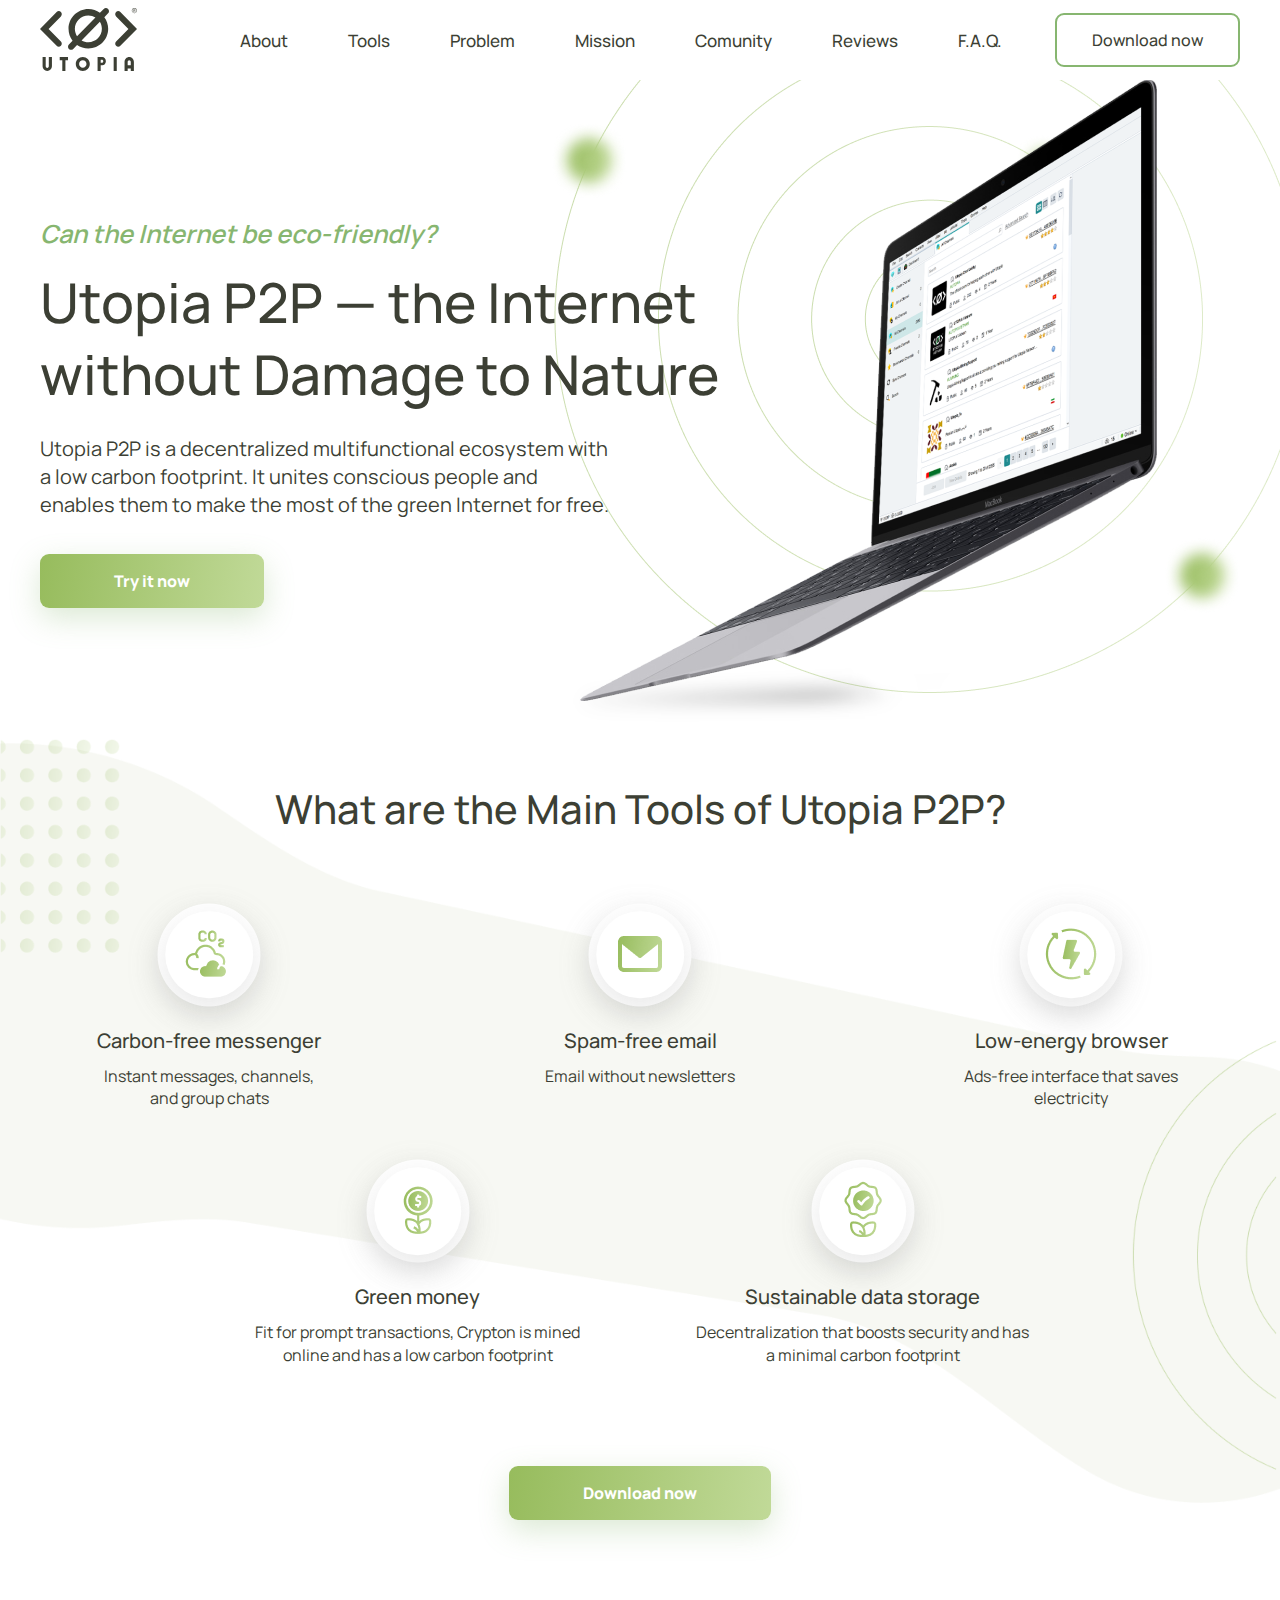
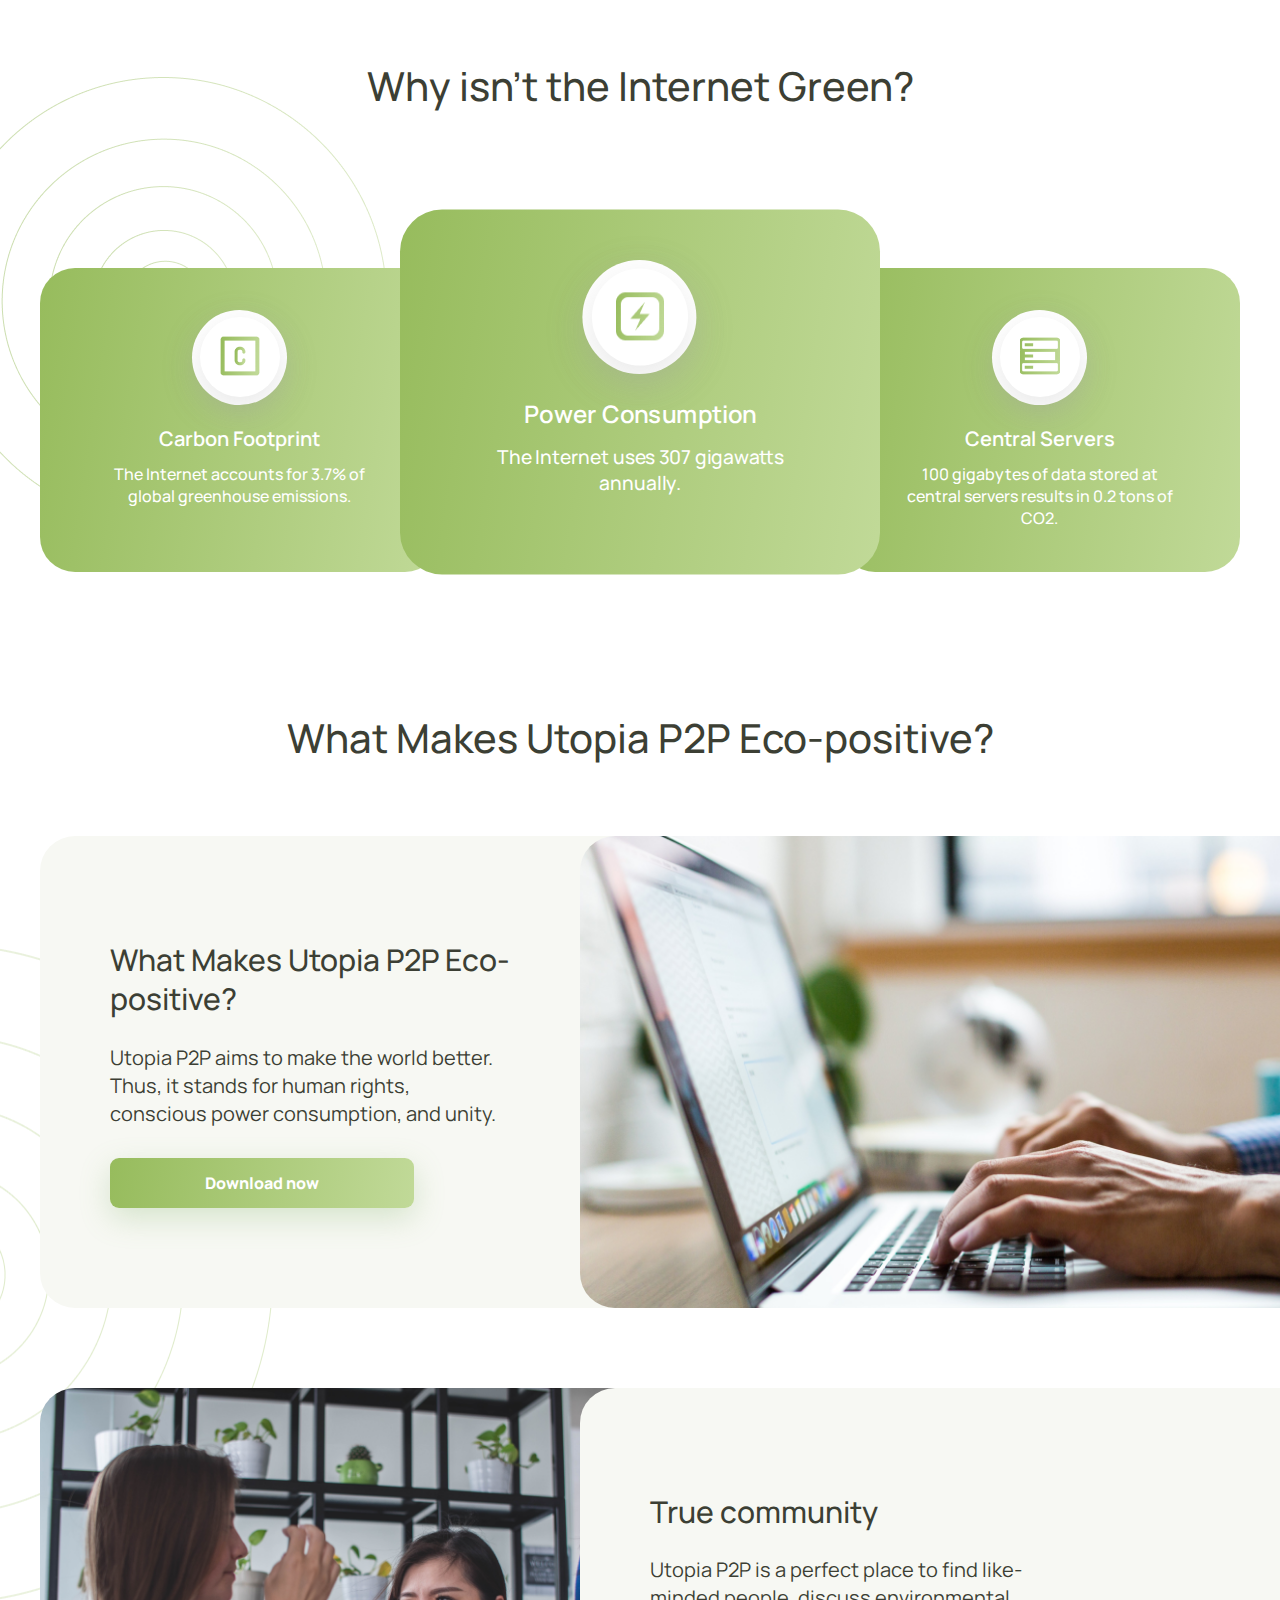
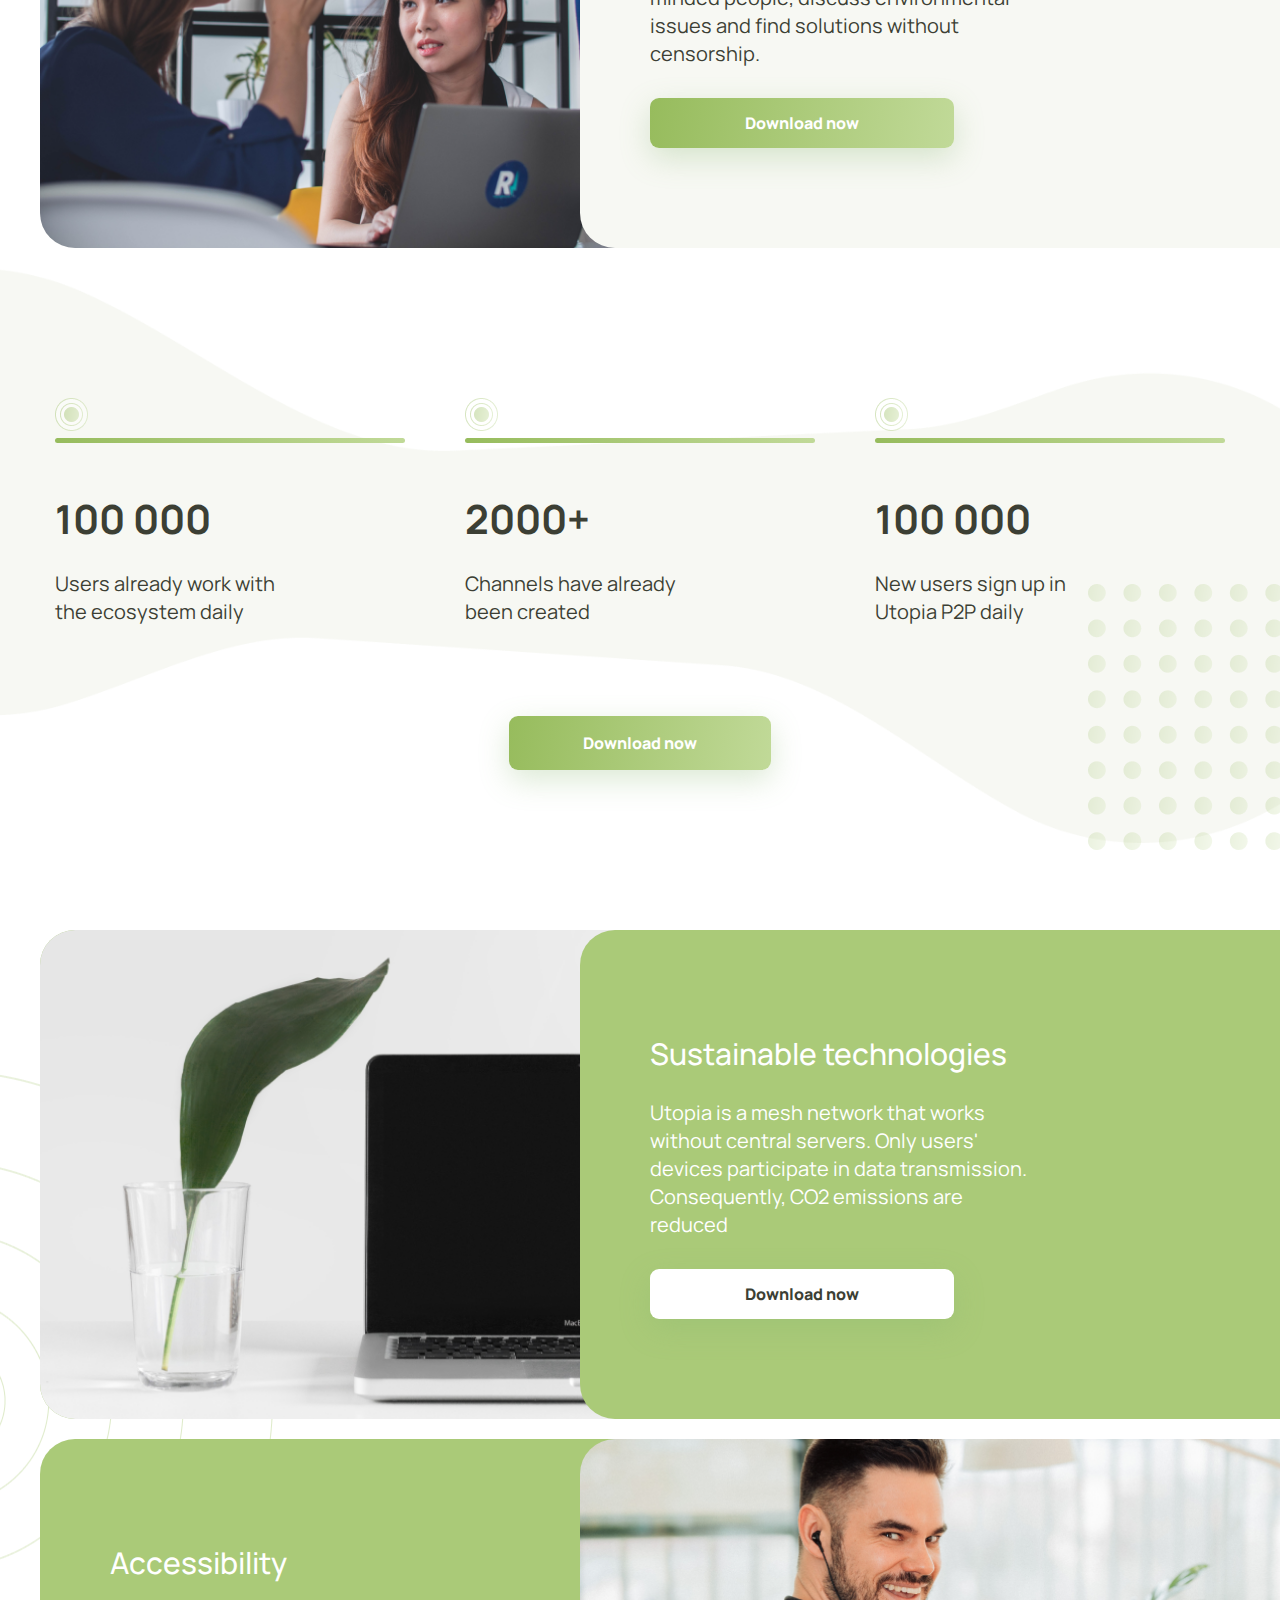
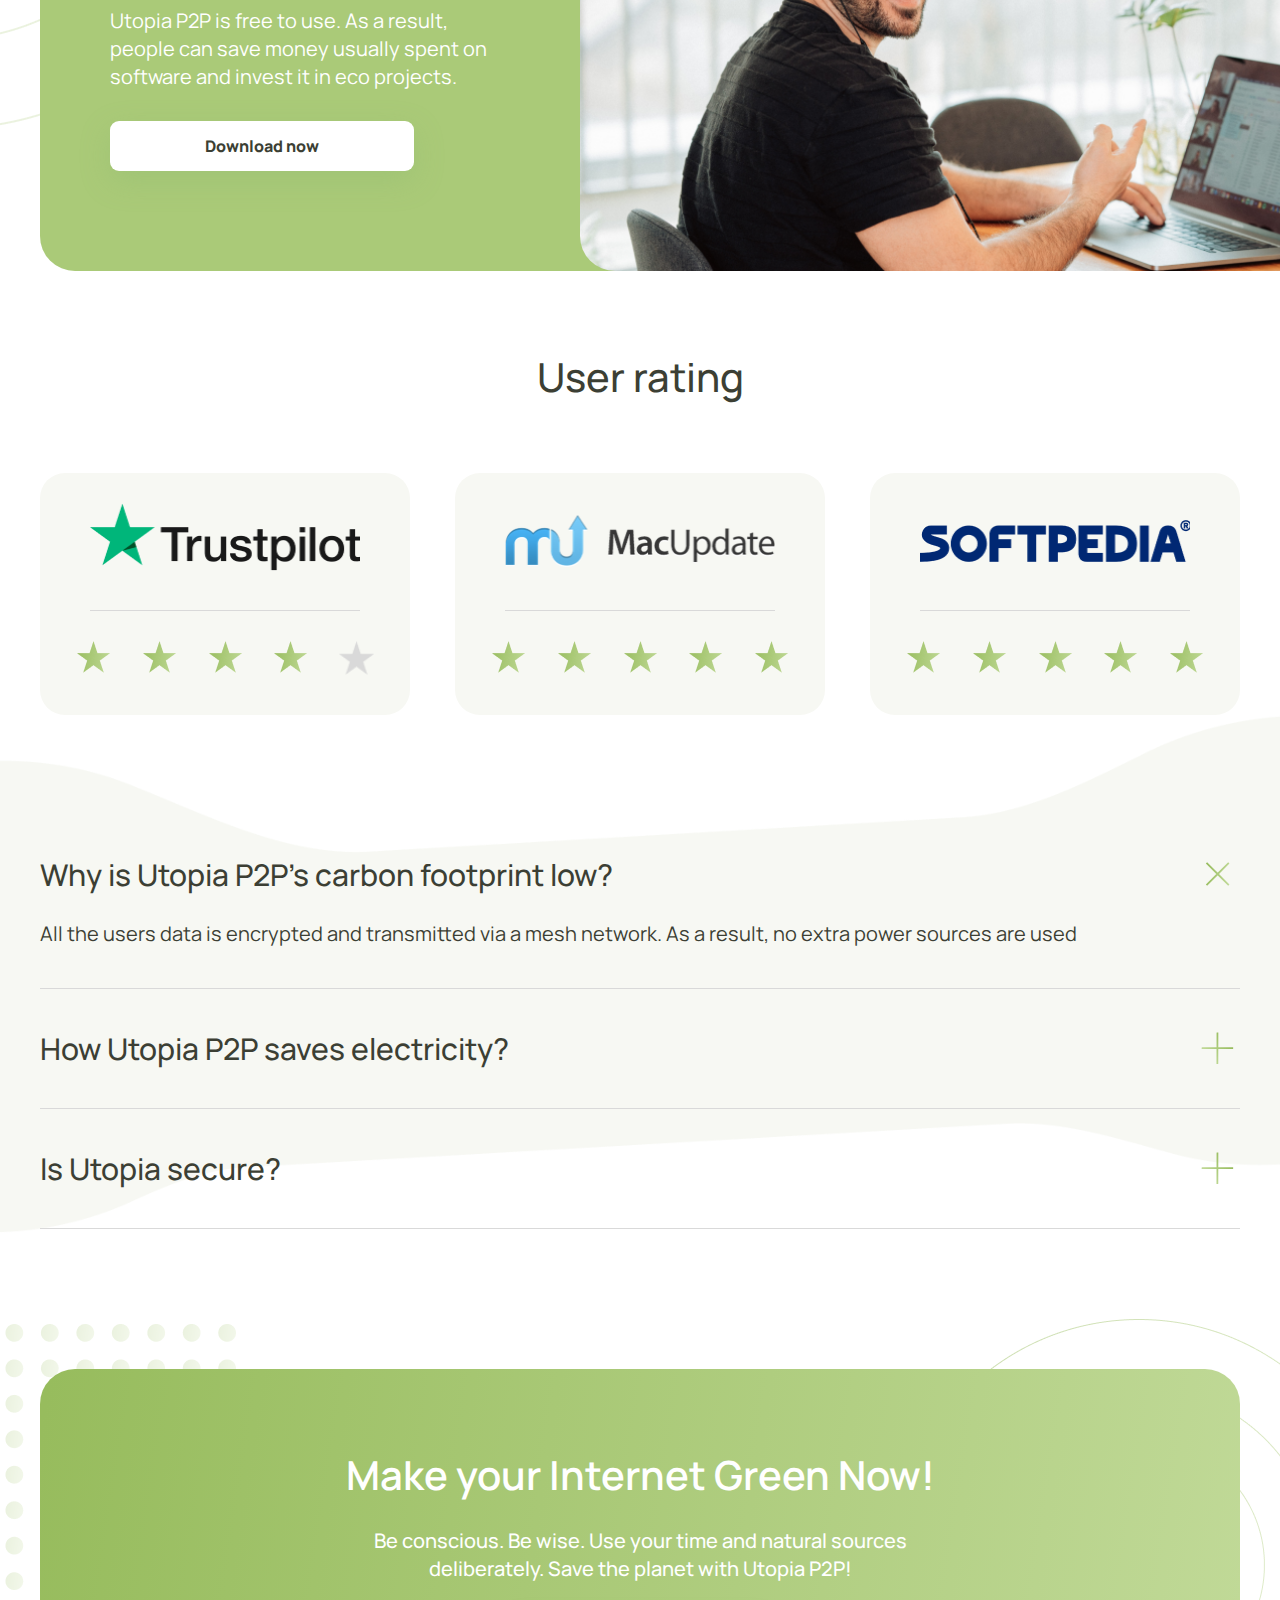
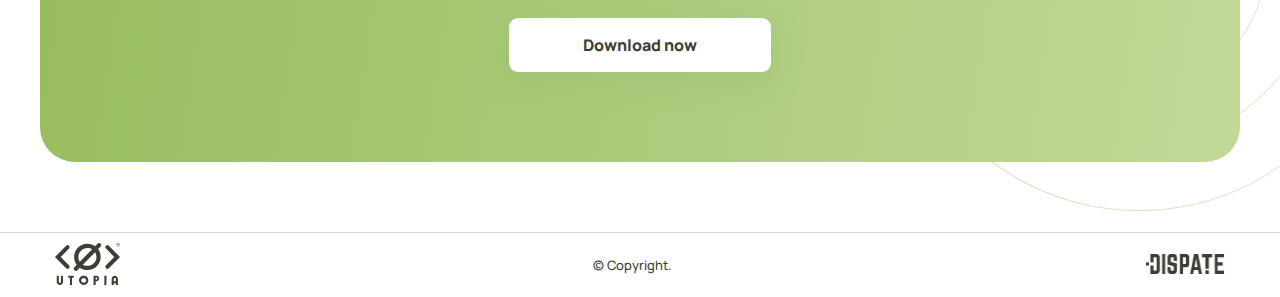
==== commit 4f393229: "Add files via upload" ====
--- a/index.html
+++ b/index.html
@@ -1,21 +1,19 @@
 <!DOCTYPE html>
 <html lang="ru">
 	<head>
-		<title>Brunch</title>
+		<title>Utopia</title>
 		<meta http-equiv="X-UA-Compatible" content="IE=edge">
 		<meta charset="UTF-8">
-		<link rel="shortcut icon" href="favicon.png" type="image/png">
-		<link rel="stylesheet" href="css/style.css">		
-		<link rel="stylesheet" href="https://unpkg.com/swiper/swiper-bundle.min.css">
+		<link rel="shortcut icon" href="favicon.svg" type="image/svg">
+		<link rel="stylesheet" href="css/style.css">				
 		<meta name="viewport" content="width=device-width, initial-scale=1.0">
 	</head>	
 	<body>		
-		<div class="wrapper">
-
+		<div class="wrapper">			
 			<header class="header">
 				<div class="header__container">
 					<a href="" class="header__logo">
-						<span>Brunch</span>
+						<img src="img/icons/utopia-logo-white.svg" alt="logo">
 					</a>
 					<div class="header__menu menu">
                         <span class="menu__line"></span>
@@ -24,341 +22,313 @@
 						</div>
 						<nav class="menu__body">
 							<ul class="menu__list">
-								<li><a data-goto=".plate" href="#" class="menu__link">Cuisine</a></li>
-								<li><a data-goto=".new-menu" href="#" class="menu__link">Menu</a></li>
-								<li><a data-goto=".form" href="#" class="menu__link">book</a></li>								
-								<li><a data-goto=".articles" href="#" class="menu__link">Articles</a></li>								
+								<li><a data-goto=".about" href="#" class="menu__link">About</a></li>
+								<li><a data-goto=".tools" href="#" class="menu__link">Tools</a></li>
+								<li><a data-goto=".problem" href="#" class="menu__link">Problem</a></li>
+								<li><a data-goto=".mission" href="#" class="menu__link">Mission</a></li>
+								<li><a data-goto=".comunity" href="#" class="menu__link">Comunity</a></li>
+								<li><a data-goto=".rewiews" href="#" class="menu__link">Reviews</a></li>
+								<li><a data-goto=".faq" href="#" class="menu__link">F.A.Q.</a></li>								
 							</ul>
-						</nav>
+						</nav>						
+					</div>
+					<div class="header__button">
+						<a href="" class="header__button-link"><span>Download now</span></a>
 					</div>
 				</div>
 			</header>
-
 			<main class="main">
-				<section class="fullscreen">
-					<div class="fullscreen__container">
-						<div class="fullscreen__block">
-							<h1 class="fullscreen__title">Brunch</h1>
-							<p class="fullscreen__subtitle">Taste of India</p>
-							<a class="fullscreen__button"><span>Read more</span></a>
-						</div>
-					</div>
-				</section>
-				<section class="flavours">
-					<div class="flavours__container">
-						<div class="flavours__content">
-							<h2 class="flavours__title">Indian traditional flavours</h2>
-							<p class="flavours__text">Lorem ipsum dolor sit amet, consectetur adipisicing elit, sed do eiusmod tempor incididunt ut labore et dolore magna aliqua. Ut enim ad minim veniam, quis nostrud exercitation ullamco laboris</p>
-						</div>
-						<div class="flavours__image">
-							<img src="img/3flavours/spices.png" alt="spices">
-						</div>
-					</div>
-				</section>
-				<section class="points">
-					<div class="points__container">
-						<div class="points__row">
-							<div class="points__cards">
-								<div class="points__card">
-									<div class="points__points">
-										<div class="points__point"></div>
-									</div>
-									<p class="points__title">New tastes</p>
-									<p class="points__text">Lorem ipsum dolor sit amet, consecte sectetur adipisicing elit, tation omne ullamco laboris nisi ut aliqolore.</p>
-								</div>
-								<div class="points__card">
-									<div class="points__points">
-										<div class="points__point"></div>
-										<div class="points__point"></div>
-									</div>
-									<p class="points__title">New spices</p>
-									<p class="points__text">Lorem ipsum dolor sit amet, consecte sectetur adipisicing elit, tation omne ullamco laboris nisi ut aliqolore.</p>
-								</div>
-								<div class="points__card">
-									<div class="points__points">
-										<div class="points__point"></div>
-										<div class="points__point"></div>
-										<div class="points__point"></div>
-									</div>
-									<p class="points__title">New dishes</p>
-									<p class="points__text">Lorem ipsum dolor sit amet, consecte sectetur adipisicing elit, tation omne ullamco laboris nisi ut aliqolore.</p>
-								</div>
-							</div>
-						</div>
-					</div>
-				</section>
-				<section class="plate">
-					<div class="plate__container">
-						<div class="plate__center">
-							<h3 class="plate__title">India</h3>
-							<p class="plate__subtitle">on your plate</p>
-							<div class="plate__grid">
-								<div class="plate__cell plate__cell_image">
-									<img src="img/5plate/1.png" alt="food">
-								</div>
-								<div class="plate__cell plate__cell_content">
-									<p class="plate__cell-title">Tikka chicken</p>
-									<p class="plate__cell-text">Lorem ipsum dolor sit amet, consectetur adipisicing elit sed do</p>
-									<p class="plate__cell-price">$14.95</p>
-								</div>
-								<div class="plate__cell plate__cell_image">
-									<img src="img/5plate/2.png" alt="food">
-								</div>
-								<div class="plate__cell plate__cell_content">
-									<p class="plate__cell-title">SPICY WEDges</p>
-									<p class="plate__cell-text">Lorem ipsum dolor sit amet, consectetur adipisicing elit sed do</p>
-									<p class="plate__cell-price">$10.95</p>
-								</div>								
-								<div class="plate__cell plate__cell_content">
-									<p class="plate__cell-title">chicken CURRY</p>
-									<p class="plate__cell-text">Lorem ipsum dolor sit amet, consectetur adipisicing elit sed do</p>
-									<p class="plate__cell-price">$14.95</p>
-								</div>
-								<div class="plate__cell plate__cell_image">
-									<img src="img/5plate/3.png" alt="food">
-								</div>								
-								<div class="plate__cell plate__cell_content">
-									<p class="plate__cell-title">RED CURRY</p>
-									<p class="plate__cell-text">Lorem ipsum dolor sit amet, consectetur adipisicing elit sed do</p>
-									<p class="plate__cell-price">$18.95</p>
-								</div>
-								<div class="plate__cell plate__cell_image">
-									<img src="img/5plate/4.png" alt="food">
-								</div>
-								<div class="plate__cell plate__cell_image">
-									<img src="img/5plate/5.png" alt="food">
-								</div>
-								<div class="plate__cell plate__cell_content">
-									<p class="plate__cell-title">SPICY VEGGIES</p>
-									<p class="plate__cell-text">Lorem ipsum dolor sit amet, consectetur adipisicing elit sed do</p>
-									<p class="plate__cell-price">$11.95</p>
-								</div>
-								<div class="plate__cell plate__cell_image">
-									<img src="img/5plate/6.png" alt="food">
-								</div>
-								<div class="plate__cell plate__cell_content">
-									<p class="plate__cell-title">SPICY MIX</p>
-									<p class="plate__cell-text">Lorem ipsum dolor sit amet, consectetur adipisicing elit sed do</p>
-									<p class="plate__cell-price">$11.95</p>
-								</div>								
-							</div>
-						</div>
-					</div>
-				</section>
-				<section class="cuisine">
-					<div class="cuisine__image cuisine__image_left">
-						<img src="img/6cuisine/left.png" alt="left">						
-					</div>
-					<div class="cuisine__image cuisine__image_right">
-						<img src="img/6cuisine/right.png" alt="right">						
-					</div>
-					<div class="cuisine__container">
-						<div class="cuisine__slider">
-										
-							<div class="swiper-container">								
-								<div class="swiper-wrapper">																		
-									<div class="swiper-slide slide">										
-										<p class="slide__title">Traditional cuisine made easy</p>
-										<p class="slide__text">Lorem ipsum dolor sit amet, consectetur adipisicing elit, sed do eiusmod tempor incididunt ut labore et dolore magna aliqua. Ut enim ad minim veniam, quis</p>
-									</div>							
-									<div class="swiper-slide slide">										
-										<p class="slide__title">Traditional cuisine made easy</p>
-										<p class="slide__text">Lorem ipsum dolor sit amet, consectetur adipisicing elit, sed do eiusmod tempor incididunt ut labore et dolore magna aliqua. Ut enim ad minim veniam, quis</p>
-									</div>							
-									<div class="swiper-slide slide">										
-										<p class="slide__title">Traditional cuisine made easy</p>
-										<p class="slide__text">Lorem ipsum dolor sit amet, consectetur adipisicing elit, sed do eiusmod tempor incididunt ut labore et dolore magna aliqua. Ut enim ad minim veniam, quis</p>
-									</div>																
-								</div>								
-								<div class="swiper-pagination"></div>								
-							</div>	
-
-						</div>						
-					</div>
-				</section>
-				<section class="new-menu">
-					<div class="new-menu__content">
-						<div class="new-menu__container">
-							<h3 class="new-menu__title">Discover</h3>
-							<p class="new-menu__subtitle">our new menu</p>
-							<div class="new-menu__row">
-								<div class="new-menu__column">
-									<div class="new-menu__item">
-										<div class="new-menu__icon">
-											<img src="img/7new-menu/1.png" alt="icon">
-										</div>
-										<div class="new-menu__block">
-											<div class="new-menu__block-title">Tikka chicken</div>
-											<div class="new-menu__block-text">Lorem ipsum dolor sit amet, consectetur adipisicing elit sed do oculis <span>$14.95</span></div>
-										</div>
-									</div>
-									<div class="new-menu__item">
-										<div class="new-menu__icon">
-											<img src="img/7new-menu/2.png" alt="icon">
-										</div>
-										<div class="new-menu__block">
-											<div class="new-menu__block-title">PLAIN PAPADUMS</div>
-											<div class="new-menu__block-text">Lorem ipsum dolor sit amet, consectetur adipisicing elit sed do oculis <span>$1.95</span></div>
-										</div>
-									</div>
-									<div class="new-menu__item">
-										<div class="new-menu__icon">
-											<img src="img/7new-menu/3.png" alt="icon">
-										</div>
-										<div class="new-menu__block">
-											<div class="new-menu__block-title">CHicken curry</div>
-											<div class="new-menu__block-text">Lorem ipsum dolor sit amet, consectetur adipisicing elit sed do oculis <span>$12.95</span></div>
-										</div>
-									</div>
-								</div>
-								<div class="new-menu__column">
-									<div class="new-menu__item">
-										<div class="new-menu__icon">
-											<img src="img/7new-menu/4.png" alt="icon">
-										</div>
-										<div class="new-menu__block">
-											<div class="new-menu__block-title">SOUP OF the day</div>
-											<div class="new-menu__block-text">Lorem ipsum dolor sit amet, consectetur adipisicing elit sed do oculis <span>$7.95</span></div>
-										</div>
-									</div>
-									<div class="new-menu__item">
-										<div class="new-menu__icon">
-											<img src="img/7new-menu/5.png" alt="icon">
-										</div>
-										<div class="new-menu__block">
-											<div class="new-menu__block-title">YELLOW CURRY</div>
-											<div class="new-menu__block-text">Lorem ipsum dolor sit amet, consectetur adipisicing elit sed do oculis <span>$15.95</span></div>
-										</div>
-									</div>
-									<div class="new-menu__item">
-										<div class="new-menu__icon">
-											<img src="img/7new-menu/6.png" alt="icon">
-										</div>
-										<div class="new-menu__block">
-											<div class="new-menu__block-title">SPICY MEatballs</div>
-											<div class="new-menu__block-text">Lorem ipsum dolor sit amet, consectetur adipisicing elit sed do oculis <span>$18.95</span></div>
-										</div>
-									</div>
-								</div>
-							</div>
-						</div>
-					</div>
-				</section>
-				<div class="fixed-top"></div>
-				<section class="form">
-					<div class="form__container">
-						<p class="form__title">Book here</p>
-
-						<form action="#" id="form">							
-							<div class="form__body">
-								<div class="form__item">
-									<label for="formPeople" class="form__label">How many people?</label>
-									<input id="formPeople" type="text" name="people" class="form__input _req" placeholder="2 people">
-								</div>
-								<div class="form__item">
-									<label for="formDate" class="form__label">When is your date?</label>
-									<input id="formDate" type="text" name="date" class="form__input _req" placeholder="22.06.2022">
-								</div>
-								<div class="form__item">
-									<label for="formTime" class="form__label">Time</label>
-									<input id="formTime" type="text" name="time" class="form__input _req" placeholder="10:00">
-								</div>
-								<div class="form__item">
-									<label for="formName" class="form__label">Name</label>
-									<input id="formName" type="text" name="name" class="form__input _req" placeholder="Full name">
+				<section class="about">
+					<div class="about__container">						
+						<h1 class="about__title">Can the Internet be eco-friendly?</h1>
+						<p class="about__subtitle">Utopia P2P — the Internet without Damage to Nature</p>
+						<p class="about__text">Utopia P2P is a decentralized multifunctional ecosystem with a low carbon footprint. It unites conscious people and enables them to make the most of the green Internet for free.</p>
+						<div class="about__button button">
+							<a href="" class="button__link"><span>Try it now</span></a>
+						</div>
+					</div>
+				</section>
+				<section class="tools">
+					<div class="tools__container">
+						<h2 class="tools__title">What are the Main Tools of Utopia P2P?</h2>
+						<div class="tools__rows">
+							<div class="tools__row">
+								<div class="tools__items tools__items_one">
+									<div class="tools__item tools__item_one">
+										<div class="tools__item-image">
+											<img src="img/2tools/carbon_dioxide.png" alt="carbon_dioxide">
+										</div>
+										<p class="tools__item-title">Carbon-free messenger</p>
+										<p class="tools__item-text">Instant messages, channels, and group chats</p>
+									</div>
+									<div class="tools__item tools__item_one">
+										<div class="tools__item-image">
+											<img src="img/2tools/mail_icon.png" alt="mail_icon">
+										</div>
+										<p class="tools__item-title">Spam-free email</p>
+										<p class="tools__item-text">Email without newsletters</p>
+									</div>
+									<div class="tools__item tools__item_one">
+										<div class="tools__item-image">
+											<img src="img/2tools/renewable_energy.png" alt="renewable_energy">
+										</div>
+										<p class="tools__item-title">Low-energy browser</p>
+										<p class="tools__item-text">Ads-free interface that saves electricity</p>
+									</div>
+								</div>
+							</div>
+							<div class="tools__row">
+								<div class="tools__items tools__items_two">
+									<div class="tools__item tools__item_two">
+										<div class="tools__item-image">
+											<img src="img/2tools/green_economic.png" alt="green_economic">
+										</div>
+										<p class="tools__item-title">Green money</p>
+										<p class="tools__item-text">Fit for prompt transactions, Crypton is mined online and has a low carbon footprint</p>
+									</div>
+									<div class="tools__item tools__item_two">
+										<div class="tools__item-image">
+											<img src="img/2tools/approved_ecology.png" alt="approved_ecology">
+										</div>
+										<p class="tools__item-title">Sustainable data storage</p>
+										<p class="tools__item-text">Decentralization that boosts security and has a minimal carbon footprint</p>
+									</div>										
 								</div>							
-								<div class="form__item">
-									<label for="formEmail" class="form__label">Email</label>
-									<input id="formEmail" type="text" name="email" class="form__input _req _email" placeholder="Your email address">
-								</div>
-								<div class="form__item">
-									<label for="formPhone" class="form__label">Phone</label>
-									<input id="formPhone" type="text" name="phone" class="form__input _req" placeholder="Your phone">
-								</div>
-							</div>
-							<button class="form__button" type="submit"><span>SUBMIT</span></button>																																										
-						</form>
-
-					</div>
-				</section>
-				<div class="fixed-bottom"></div>
-				<section class="articles">
-					<div class="articles__container">
-						<h3 class="articles__title">Discover</h3>
-						<p class="articles__subtitle">about Indian cuisine</p>
-						<div class="articles__cards">
-							<div class="articles__card">
-								<div class="articles__image">
-									<img src="img/11articles/1.png" alt="food">
-								</div>
-								<div class="articles__content">
-									<p class="articles__date">Food / 16th March, 2019</p>
-									<p class="articles__text"><span>Lorem ipsum dolor sit</span>Lorem ipsum dolor sit amet, consectetur adipisicing elit, sed</p>
-									<a href="" class="articles__link"><span>READ MORE</span></a>
-								</div>
-							</div>
-							<div class="articles__card">
-								<div class="articles__image">
-									<img src="img/11articles/2.png" alt="food">
-								</div>
-								<div class="articles__content">
-									<p class="articles__date">Spices / 16th March, 2019</p>
-									<p class="articles__text"><span>Lorem ipsum dolor sit</span>Lorem ipsum dolor sit amet, consectetur adipisicing elit, sed</p>
-									<a href="" class="articles__link"><span>READ MORE</span></a>
-								</div>
-							</div>
-							<div class="articles__card">
-								<div class="articles__image">
-									<img src="img/11articles/3.png" alt="food">
-								</div>
-								<div class="articles__content">
-									<p class="articles__date">Chicken Curry / 16th March, 2019</p>
-									<p class="articles__text"><span>Lorem ipsum dolor sit</span>Lorem ipsum dolor sit amet, consectetur adipisicing elit, sed</p>
-									<a href="" class="articles__link"><span>READ MORE</span></a>
-								</div>
-							</div>
-						</div>
-					</div>
-				</section>				
+							</div>
+						</div>
+						<div class="tools__button button">
+							<a href="" class="button__link"><span>Download now</span></a>
+						</div>
+					</div>
+				</section>
+				<section class="problem">
+					<div class="problem__container">
+						<h2 class="problem__title">Why isn’t the Internet Green?</h2>
+						<div class="problem__row">
+							<div class="problem__item inactive">
+								<div class="problem__item-image-outher">
+									<div class="problem__item-image-inner">
+										<div class="problem__item-image-image">
+											<img src="img/3problem/carbon_icon.png" alt="carbon_icon">
+										</div>
+									</div>
+								</div>
+								<p class="problem__item-title">Carbon Footprint</p>
+								<p class="problem__item-text">The Internet accounts for 3.7% of global greenhouse emissions.</p>
+							</div>
+							<div class="problem__item active">
+								<div class="problem__item-image-outher">
+									<div class="problem__item-image-inner">
+										<div class="problem__item-image-image">
+											<img src="img/3problem/power_icon.png" alt="power_icon">
+										</div>
+									</div>
+								</div>
+								<p class="problem__item-title">Power Consumption</p>
+								<p class="problem__item-text">The Internet uses 307 gigawatts annually.</p>
+							</div>
+							<div class="problem__item inactive">
+								<div class="problem__item-image-outher">
+									<div class="problem__item-image-inner">
+										<div class="problem__item-image-image">
+											<img src="img/3problem/servers_icon.png" alt="servers_icon">
+										</div>
+									</div>
+								</div>
+								<p class="problem__item-title">Central Servers</p>
+								<p class="problem__item-text">100 gigabytes of data stored at central servers results in 0.2 tons of CO2.</p>
+							</div>
+						</div>
+					</div>
+				</section>
+				<section class="mission">
+					<div class="mission__container">
+						<h2 class="mission__title">What Makes Utopia P2P Eco-positive?</h2>											
+						<div class="mission__row1 row1">							
+							<div class="row1__content">
+								<p class="row1__content-title">What Makes Utopia P2P Eco-positive?</p>
+								<p class="row1__content-text">Utopia P2P aims to make the world better. Thus, it stands for human rights, conscious power consumption, and unity.</p>
+								<div class="row1__content-button button">
+									<a href="" class="button__link"><span>Download now</span></a>
+								</div>
+							</div>							
+							<div class="row1__image">
+								<img src="img/4mission/notebook.png" alt="notebook">							
+							</div>
+						</div>
+						<div class="mission__row2 row2">	
+							<div class="row2__image">
+								<img src="img/4mission/girls.png" alt="girls">							
+							</div>						
+							<div class="row2__content">
+								<p class="row2__content-title">True community</p>
+								<p class="row2__content-text">Utopia P2P is a perfect place to find like-minded people, discuss environmental issues and find solutions without censorship.</p>
+								<div class="row2__content-button button">
+									<a href="" class="button__link"><span>Download now</span></a>
+								</div>
+							</div>														
+						</div>
+					</div>
+				</section>
+				<section class="comunity">
+					<div class="comunity__container">
+						<div class="comunity__row">
+							<div class="comunity__item">
+								<div class="comunity__image">
+									<img src="img/5comunity/dot.png" alt="dot">
+								</div>
+								<div class="comunity__number">100 000</div>
+								<p class="comunity__text">Users already work with the ecosystem daily</p>
+							</div>
+							<div class="comunity__item">
+								<div class="comunity__image">
+									<img src="img/5comunity/dot.png" alt="dot">
+								</div>
+								<div class="comunity__number">2000+</div>
+								<p class="comunity__text">Channels have already been created</p>
+							</div>
+							<div class="comunity__item">
+								<div class="comunity__image">
+									<img src="img/5comunity/dot.png" alt="dot">
+								</div>
+								<div class="comunity__number">100 000</div>
+								<p class="comunity__text">New users sign up in Utopia P2P daily</p>
+							</div>
+						</div>
+						<div class="comunity__button button">
+							<a href="" class="button__link"><span>Download now</span></a>
+						</div>
+					</div>
+				</section>
+				<section class="mission2">
+					<div class="mission2__container">						
+						<div class="mission2__row2 row2">	
+							<div class="row2__image">
+								<img src="img/6mission2/notebook.png" alt="notebook">								
+							</div>						
+							<div class="row2__content">
+								<p class="row2__content-title">Sustainable technologies</p>
+								<p class="row2__content-text">Utopia is a mesh network that works without central servers. Only users' devices participate in data transmission. Consequently, CO2 emissions are reduced</p>
+								<div class="row2__content-button button">
+									<a href="" class="button__link"><span>Download now</span></a>
+								</div>
+							</div>														
+						</div>
+						<div class="mission2__row1 row1">									
+							<div class="row1__content">
+								<p class="row1__content-title">Accessibility</p>
+								<p class="row1__content-text">Utopia P2P is free to use. As a result, people can save money usually spent on software and invest it in eco projects.</p>
+								<div class="row1__content-button button">
+									<a href="" class="button__link"><span>Download now</span></a>
+								</div>
+							</div>							
+							<div class="row1__image">
+								<img src="img/6mission2/men.png" alt="men">								
+							</div>												
+						</div>
+					</div>
+				</section>
+				<section class="rewiews">
+					<div class="rewiews__container">
+						<h3 class="rewiews__title">User rating</h3>
+						<div class="rewiews__row">
+							<div class="rewiews__item">
+								<div class="rewiews__item-image">
+									<a href=""><img src="img/7rewiews/trust.png" alt="logo"></a>
+								</div>
+								<div class="rewiews__item-stars">
+									<div class="animation animation_1"><img src="img/7rewiews/star-green.png" alt="star"></div>
+									<div class="animation animation_2"><img src="img/7rewiews/star-green.png" alt="star"></div>
+									<div class="animation animation_3"><img src="img/7rewiews/star-green.png" alt="star"></div>
+									<div class="animation animation_4"><img src="img/7rewiews/star-green.png" alt="star"></div>
+									<img src="img/7rewiews/star-grey.png" alt="star">
+								</div>
+							</div>
+							<div class="rewiews__item">
+								<div class="rewiews__item-image">
+									<a href=""><img src="img/7rewiews/mac.png" alt="logo"></a>
+								</div>
+								<div class="rewiews__item-stars">									
+									<div class="animation animation_6"><img src="img/7rewiews/star-green.png" alt="star"></div>
+									<div class="animation animation_7"><img src="img/7rewiews/star-green.png" alt="star"></div>
+									<div class="animation animation_8"><img src="img/7rewiews/star-green.png" alt="star"></div>
+									<div class="animation animation_9"><img src="img/7rewiews/star-green.png" alt="star"></div>
+									<div class="animation animation_10"><img src="img/7rewiews/star-green.png" alt="star"></div>									
+								</div>
+							</div>
+							<div class="rewiews__item">
+								<div class="rewiews__item-image">
+									<a href=""><img src="img/7rewiews/soft.png" alt="logo"></a>
+								</div>
+								<div class="rewiews__item-stars">
+									<div class="animation animation_11"><img src="img/7rewiews/star-green.png" alt="star"></div>
+									<div class="animation animation_12"><img src="img/7rewiews/star-green.png" alt="star"></div>
+									<div class="animation animation_13"><img src="img/7rewiews/star-green.png" alt="star"></div>
+									<div class="animation animation_14"><img src="img/7rewiews/star-green.png" alt="star"></div>
+									<div class="animation animation_15"><img src="img/7rewiews/star-green.png" alt="star"></div>
+								</div>
+							</div>
+						</div>
+					</div>
+				</section>
+				<section class="faq">
+					<div class="faq__container">
+						<div class="faq__spoilers">
+							<div data-spoilers="600,min" data-one-spoiler class="block">
+								<div class="block__item">
+									<button tabindex="-1" type="button" data-spoiler class="block__title _active">Why is Utopia P2P’s carbon footprint low?<span><img src="img/8faq/cross.svg" alt="cross"></span></button>
+									<div class="block__text">All the users data is encrypted and transmitted via a mesh network. As a result, no extra power sources are used</div>
+								</div>
+								<div class="block__item">
+									<button tabindex="-1" type="button" data-spoiler class="block__title">How Utopia P2P saves electricity?<span><img src="img/8faq/cross.svg" alt="cross"></span></button>
+									<div class="block__text">We use highly efficient energy saving technologies</div>
+								</div>
+								<div class="block__item">
+									<button tabindex="-1" type="button" data-spoiler class="block__title">Is Utopia secure?<span><img src="img/8faq/cross.svg" alt="cross"></span></button>
+									<div class="block__text">Absolutely safe. Cybersecurity staff working to maintain privacy and protect against viruses</div>
+								</div>
+							</div>
+						</div>
+					</div>
+				</section>
+				<section class="end">
+					<div class="end__container">
+						<div class="end__area">
+							<div class="end__title">Make your Internet Green Now!</div>
+							<div class="end__text">Be conscious. Be wise. Use your time and natural sources deliberately. Save the planet with Utopia P2P!</div>
+							<div class="end__button button">
+								<a href="" class="button__link"><span>Download now</span></a>
+							</div>
+						</div>
+					</div>
+				</section>
 			</main>
 			<footer class="footer">
-				<div class="quote">
-					<div class="quote__container">
-						<div class="quote__row">
-							<p class="quote__quotes">“</p>
-							<p class="quote__text">Lorem ipsum dolor sit amet, consectetur adipisicing elit, sed do eiusmod tempor incididunt ut labore et dolore magna aliqua. Ut enim ad minim veniam, quis</p>
-							<p class="quote__author">Linda Steward</p>
-							<div class="quote__media">
-								<div class="quote__image">
-									<a href=""><img src="img/12quote/fb.png" alt="fb"></a>
-								</div>
-								<div class="quote__image">
-									<a href=""><img src="img/12quote/twitter.png" alt="twitter"></a>
-								</div>
-								<div class="quote__image">
-									<a href=""><img src="img/12quote/inst.png" alt="inst"></a>
-								</div>
-								<div class="quote__image">
-									<a href=""><img src="img/12quote/pint.png" alt="pinterest"></a>
-								</div>
-								<div class="quote__image">
-									<a href=""><img src="img/12quote/google.png" alt="google"></a>
-								</div>
-							</div>
+				<div class="footer__container">
+					<div class="footer__row">
+						<div class="footer__logo">
+							<a href="">
+								<img src="img/icons/utopia-logo-white.svg" alt="utopia-logo">
+							</a>
+						</div>
+						<p class="footer__copyright">© Copyright.</p>
+						<div class="footer__dispate">
+							<a href="">
+								<img src="img/icons/logo-dispate.png" alt="logo-dispate">
+							</a>
 						</div>
 					</div>
 				</div>
 			</footer>		
-		</div>
-		<a class="back-to-top" title="Наверх">
-			<!-- <img src="https://cdn-icons-png.flaticon.com/512/626/626082.png" alt="up arrow"> -->
-			<img src="img/icons/arrow-up.png" alt="arrow">
-		</a>				
+		</div>	
+		<a class="back-to-top" title="Up">
+			<div class="back-to-top__wrapper">
+				<span class="back-to-top__span1"></span><span class="back-to-top__span2"></span>
+			</div>
+		</a>			
 		<script src="js/script.js"></script>		 
-		<script src="js/burger.js"></script>
-		<script src="https://unpkg.com/swiper/swiper-bundle.min.js"></script>
-		<script src="js/slider.js"></script>	
-		<script src="js/form.js"></script>	
-		<script src="js/scrollToTop.js"></script>		 	
+		<script src="js/burger.js"></script>		
+		<script src="js/spoilers.js"></script>
+		<script src="js/scrollToTop.js"></script>		 
 	</body>
 </html>--- a/css/style.css
+++ b/css/style.css
@@ -1,7 +1,6 @@
 @charset "UTF-8";
 /*Обнуление*/
-@import url(https://fonts.googleapis.com/css?family=Raleway:100,200,300,regular,500,600,700,800,900,100italic,200italic,300italic,italic,500italic,600italic,700italic,800italic,900italic);
-@import url(https://fonts.googleapis.com/css?family=Cookie:regular);
+@import url(https://fonts.googleapis.com/css?family=Manrope:200,300,regular,500,600,700,800);
 *, *::before, *::after {
   padding: 0;
   margin: 0;
@@ -74,7 +73,7 @@
 
 /*--------------------*/
 html, body {
-  font-family: 'Raleway';
+  font-family: "Manrope";
 }
 
 body._lock {
@@ -94,7 +93,7 @@
 }
 
 [class*="__container"] {
-  max-width: 1100px;
+  max-width: 1230px;
   margin: 0 auto;
   padding: 0 15px;
   /*
@@ -123,11 +122,9 @@
 }
 
 .header {
-  position: absolute;
-  top: 0;
-  left: 0;
   width: 100%;
   z-index: 10;
+  background-color: #fff;
 }
 
 .header__container {
@@ -140,21 +137,71 @@
   -webkit-box-pack: justify;
       -ms-flex-pack: justify;
           justify-content: space-between;
-  min-height: 100px;
+  min-height: 80px;
 }
 
 .header__logo {
   position: relative;
   z-index: 5;
-}
-
-.header__logo span {
-  opacity: 0.8;
-  font-family: Cookie;
-  font-size: 45px;
-  line-height: 1.2;
+  width: 97px;
+  -webkit-animation: logo 0.5s linear 8s 1 normal backwards;
+          animation: logo 0.5s linear 8s 1 normal backwards;
+}
+
+.header__logo img {
+  max-width: 100%;
+}
+
+@media (max-width: 1023.98px) {
+  .header__logo {
+    width: 67px;
+  }
+}
+
+@media (max-width: 859.98px) {
+  .header__button {
+    display: none;
+  }
+}
+
+.header__button-link {
+  border: 2px solid #87B670;
+  border-radius: 9px;
+  display: block;
+  padding: 14px 35px;
+  position: relative;
+  top: 0;
+  -webkit-transition: all 0.2s ease 0s;
+  -o-transition: all 0.2s ease 0s;
+  transition: all 0.2s ease 0s;
+}
+
+.header__button-link span {
   font-weight: 500;
-  color: #ffffff;
+  font-size: 16px;
+  line-height: 22px;
+  color: #3C3F34;
+  -webkit-transition: all 0.2s ease 0s;
+  -o-transition: all 0.2s ease 0s;
+  transition: all 0.2s ease 0s;
+}
+
+.header__button-link:hover {
+  background-color: #87B670;
+}
+
+.header__button-link:hover span {
+  color: #fff;
+}
+
+.header__button-link:active {
+  top: 4px;
+}
+
+@media (max-width: 1023.98px) {
+  .header__button-link {
+    padding: 14px 14px;
+  }
 }
 
 .menu__icon {
@@ -163,100 +210,81 @@
 
 .menu__list > li {
   position: relative;
-  margin: 0 0 0 30px;
+  margin: 0 0 0 50px;
+}
+
+@media (max-width: 1199.98px) {
+  .menu__list > li {
+    margin: 0 0 0 30px;
+  }
+}
+
+@media (max-width: 1023.98px) {
+  .menu__list > li {
+    margin: 0 0 0 20px;
+  }
 }
 
 .menu__link {
-  opacity: 0.8;
-  font-size: 30px;
-  line-height: 1.2;
-  font-weight: 600;
-  color: #ffffff;
-  text-transform: uppercase;
+  font-weight: 500;
+  font-size: 17px;
+  line-height: 23px;
+  color: #3C3F34;
+  padding: 0 5px;
+  border-bottom: 2px solid transparent;
   -webkit-transition: all 0.15s ease 0s;
   -o-transition: all 0.15s ease 0s;
   transition: all 0.15s ease 0s;
 }
 
 .menu__link:hover {
-  color: #ad6c12;
-}
-
-.menu__arrow {
-  display: none;
-}
-
-.menu__sub-list {
-  position: absolute;
-  top: 100%;
-  right: 0;
-  background-color: #000;
-}
-
-.menu__sub-list li {
-  margin: 0 0 10px 0;
-}
-
-.menu__sub-list li:last-child {
-  margin: 0;
-}
-
-.menu__sub-link {
-  color: #fff;
-}
-
-body._pc .menu__list > li:hover .menu__sub-list {
-  opacity: 1;
-  visibility: visible;
-  -webkit-transform: translate(0, 0);
-      -ms-transform: translate(0, 0);
-          transform: translate(0, 0);
-  pointer-events: all;
-}
-
-body._touch .menu__arrow {
-  display: block;
-  width: 0;
-  height: 0;
-  border-left: 5px solid transparent;
-  border-right: 5px solid transparent;
-  border-top: 10px solid #fff;
-  -webkit-transition: -webkit-transform 0.3s ease 0s;
-  transition: -webkit-transform 0.3s ease 0s;
-  -o-transition: transform 0.3s ease 0s;
-  transition: transform 0.3s ease 0s;
-  transition: transform 0.3s ease 0s, -webkit-transform 0.3s ease 0s;
-  margin: 0 0 0 5px;
-}
-
-body._touch .menu__list > li {
-  display: -webkit-box;
-  display: -ms-flexbox;
-  display: flex;
-  -webkit-box-align: center;
-      -ms-flex-align: center;
-          align-items: center;
-}
-
-body._touch .menu__list > li._active .menu__sub-list {
-  opacity: 1;
-  visibility: visible;
-  -webkit-transform: translate(0, 0);
-      -ms-transform: translate(0, 0);
-          transform: translate(0, 0);
-  pointer-events: all;
-}
-
-body._touch .menu__list > li._active .menu__arrow {
-  -webkit-transform: rotate(-180deg);
-      -ms-transform: rotate(-180deg);
-          transform: rotate(-180deg);
-}
-
-body._touch .menu__link {
-  -webkit-box-flex: 1;
-      -ms-flex: 1 1 auto;
-          flex: 1 1 auto;
+  border-bottom: 2px solid #87B670;
+}
+
+@-webkit-keyframes logo {
+  0% {
+    -webkit-transform: rotate(0);
+            transform: rotate(0);
+  }
+  25% {
+    -webkit-transform: rotate(30deg);
+            transform: rotate(30deg);
+  }
+  50% {
+    -webkit-transform: rotate(0);
+            transform: rotate(0);
+  }
+  75% {
+    -webkit-transform: rotate(-30deg);
+            transform: rotate(-30deg);
+  }
+  100% {
+    -webkit-transform: rotate(0);
+            transform: rotate(0);
+  }
+}
+
+@keyframes logo {
+  0% {
+    -webkit-transform: rotate(0);
+            transform: rotate(0);
+  }
+  25% {
+    -webkit-transform: rotate(30deg);
+            transform: rotate(30deg);
+  }
+  50% {
+    -webkit-transform: rotate(0);
+            transform: rotate(0);
+  }
+  75% {
+    -webkit-transform: rotate(-30deg);
+            transform: rotate(-30deg);
+  }
+  100% {
+    -webkit-transform: rotate(0);
+            transform: rotate(0);
+  }
 }
 
 @media (min-width: 767px) {
@@ -271,17 +299,6 @@
   .menu__list > li {
     padding: 10px 0;
   }
-  .menu__sub-list {
-    -webkit-transform: translate(0, 10%);
-        -ms-transform: translate(0, 10%);
-            transform: translate(0, 10%);
-    opacity: 0;
-    visibility: hidden;
-    pointer-events: none;
-    -webkit-transition: all 0.3s ease 0s;
-    -o-transition: all 0.3s ease 0s;
-    transition: all 0.3s ease 0s;
-  }
 }
 
 @media (max-width: 767px) {
@@ -301,8 +318,7 @@
     -webkit-transition: all 0.3s ease 0s;
     -o-transition: all 0.3s ease 0s;
     transition: all 0.3s ease 0s;
-    opacity: 0.8;
-    background-color: #fff;
+    background-color: #87B670;
   }
   .menu__icon::before, .menu__icon::after {
     content: '';
@@ -341,7 +357,8 @@
     width: 100%;
     top: 0;
     left: 0;
-    height: 100px;
+    height: 80px;
+    background-color: #fff;
     z-index: 2;
   }
   .menu__body {
@@ -350,7 +367,7 @@
     left: 0;
     width: 100%;
     height: 100%;
-    background-color: rgba(0, 0, 0, 0.9);
+    background-color: rgba(135, 182, 112, 0.9);
     padding: 100px 30px 30px 30px;
     -webkit-transition: all 0.3s ease 0s;
     -o-transition: all 0.3s ease 0s;
@@ -372,27 +389,792 @@
   .menu__list > li._active .menu__sub-list {
     display: block;
   }
-  .menu__sub-list {
-    position: relative;
-    -webkit-box-flex: 1;
-        -ms-flex: 1 1 100%;
-            flex: 1 1 100%;
-    margin: 20px 0 0 0;
+  .menu__link {
+    font-size: 20px;
+    color: #fff;
+    letter-spacing: 1.5px;
+  }
+}
+
+.about__container {
+  position: relative;
+}
+
+.about__container::before {
+  content: url(../img/1about/circles.png);
+  position: absolute;
+  top: -80px;
+  right: -50px;
+  z-index: -1;
+  -webkit-animation: circles1 0.5s ease 1s 1 normal backwards;
+          animation: circles1 0.5s ease 1s 1 normal backwards;
+}
+
+@media (max-width: 1099px) {
+  .about__container::before {
+    -webkit-transform: scale(0.8);
+        -ms-transform: scale(0.8);
+            transform: scale(0.8);
+    top: -80px;
+    right: -200px;
+    -webkit-animation: circles2 0.5s ease 1s 1 normal backwards;
+            animation: circles2 0.5s ease 1s 1 normal backwards;
+  }
+}
+
+@media (max-width: 767.98px) {
+  .about__container::before {
+    right: 0;
+    -webkit-transform: scale(0.7) translate(70%, 0);
+        -ms-transform: scale(0.7) translate(70%, 0);
+            transform: scale(0.7) translate(70%, 0);
+    -webkit-animation: circles3 0s ease 0s 1 normal backwards;
+            animation: circles3 0s ease 0s 1 normal backwards;
+  }
+}
+
+.about__container::after {
+  content: url(../img/1about/flying-macbook.png);
+  position: absolute;
+  top: -80px;
+  right: -105px;
+  z-index: -1;
+  -webkit-animation: mac1 0.5s ease 2s 1 normal backwards;
+          animation: mac1 0.5s ease 2s 1 normal backwards;
+}
+
+@media (max-width: 1099px) {
+  .about__container::after {
+    -webkit-transform: scale(0.8);
+        -ms-transform: scale(0.8);
+            transform: scale(0.8);
+    top: -132px;
+    right: -250px;
+    -webkit-animation: mac2 0.5s ease 2s 1 normal backwards;
+            animation: mac2 0.5s ease 2s 1 normal backwards;
+  }
+}
+
+@media (max-width: 767.98px) {
+  .about__container::after {
     display: none;
   }
-  .menu__sub-link {
-    color: #fff;
-  }
-}
-
-.fullscreen {
-  background: url(../img/2fullscreen/bg.png) center/cover no-repeat;
-  width: 100vw;
-  height: 100vh;
-}
-
-.fullscreen__container {
-  height: 100%;
+}
+
+.about__title {
+  font-style: italic;
+  font-weight: 600;
+  font-size: 25px;
+  line-height: 140%;
+  color: #87B670;
+  padding: 136px 0 15px 0;
+}
+
+@media (max-width: 1023.98px) {
+  .about__title {
+    padding: 100px 0 15px 0;
+  }
+}
+
+@media (max-width: 767.98px) {
+  .about__title {
+    padding: 60px 0 15px 0;
+  }
+}
+
+@media (max-width: 539.98px) {
+  .about__title {
+    font-size: 21.5px;
+  }
+}
+
+@media (max-width: 374.98px) {
+  .about__title {
+    font-size: 18px;
+  }
+}
+
+.about__subtitle {
+  font-weight: 500;
+  font-size: 55px;
+  line-height: 131%;
+  color: #3C3F34;
+  max-width: 684px;
+  padding: 0 0 25px 0;
+}
+
+@media (max-width: 1023.98px) {
+  .about__subtitle {
+    font-size: 40px;
+    max-width: 600px;
+  }
+}
+
+@media (max-width: 539.98px) {
+  .about__subtitle {
+    font-size: 35px;
+    line-height: 120%;
+  }
+}
+
+@media (max-width: 374.98px) {
+  .about__subtitle {
+    font-size: 30px;
+  }
+}
+
+.about__text {
+  font-size: 20px;
+  line-height: 140%;
+  color: #3C3F34;
+  max-width: 574px;
+  padding: 0 0 35px 0;
+}
+
+@media (max-width: 1023.98px) {
+  .about__text {
+    max-width: 480px;
+  }
+}
+
+@media (max-width: 539.98px) {
+  .about__text {
+    padding: 0 0 25px 0;
+  }
+}
+
+.about__button {
+  padding: 0 0 105px 0;
+}
+
+@media (max-width: 1099px) {
+  .about__button {
+    padding: 0 0 65px 0;
+  }
+}
+
+@-webkit-keyframes circles1 {
+  0% {
+    -webkit-transform: scale(0);
+            transform: scale(0);
+  }
+  100% {
+    -webkit-transform: scale(1);
+            transform: scale(1);
+  }
+}
+
+@keyframes circles1 {
+  0% {
+    -webkit-transform: scale(0);
+            transform: scale(0);
+  }
+  100% {
+    -webkit-transform: scale(1);
+            transform: scale(1);
+  }
+}
+
+@-webkit-keyframes circles2 {
+  0% {
+    -webkit-transform: scale(0);
+            transform: scale(0);
+  }
+  100% {
+    -webkit-transform: scale(0.8);
+            transform: scale(0.8);
+  }
+}
+
+@keyframes circles2 {
+  0% {
+    -webkit-transform: scale(0);
+            transform: scale(0);
+  }
+  100% {
+    -webkit-transform: scale(0.8);
+            transform: scale(0.8);
+  }
+}
+
+@-webkit-keyframes circles3 {
+  0% {
+    -webkit-transform: scale(0);
+            transform: scale(0);
+  }
+  100% {
+    -webkit-transform: scale(0.7);
+            transform: scale(0.7);
+  }
+}
+
+@keyframes circles3 {
+  0% {
+    -webkit-transform: scale(0);
+            transform: scale(0);
+  }
+  100% {
+    -webkit-transform: scale(0.7);
+            transform: scale(0.7);
+  }
+}
+
+@-webkit-keyframes mac1 {
+  0% {
+    right: -1000px;
+  }
+  100% {
+    right: -105px;
+  }
+}
+
+@keyframes mac1 {
+  0% {
+    right: -1000px;
+  }
+  100% {
+    right: -105px;
+  }
+}
+
+@-webkit-keyframes mac2 {
+  0% {
+    right: -1000px;
+  }
+  100% {
+    right: -230px;
+  }
+}
+
+@keyframes mac2 {
+  0% {
+    right: -1000px;
+  }
+  100% {
+    right: -230px;
+  }
+}
+
+.button__link {
+  display: inline-block;
+  padding: 16px 74px;
+  background: -webkit-linear-gradient(351.2deg, #97BC5D 0.78%, #C0D997 98.41%);
+  background: -o-linear-gradient(351.2deg, #97BC5D 0.78%, #C0D997 98.41%);
+  background: linear-gradient(98.8deg, #97BC5D 0.78%, #C0D997 98.41%);
+  -webkit-box-shadow: 0px 10px 30px rgba(135, 182, 112, 0.3);
+          box-shadow: 0px 10px 30px rgba(135, 182, 112, 0.3);
+  border-radius: 9px;
+  position: relative;
+  top: 0;
+  -webkit-transition: all 0.2s ease 0s;
+  -o-transition: all 0.2s ease 0s;
+  transition: all 0.2s ease 0s;
+}
+
+.button__link span {
+  font-weight: 800;
+  font-size: 16px;
+  line-height: 22px;
+  color: #FFFFFF;
+}
+
+.button__link:hover {
+  -webkit-box-shadow: 5px 10px 3px rgba(135, 182, 112, 0.3);
+          box-shadow: 5px 10px 3px rgba(135, 182, 112, 0.3);
+}
+
+.button__link:active {
+  top: 3px;
+  -webkit-box-shadow: 5px 7px 3px rgba(135, 182, 112, 0.3);
+          box-shadow: 5px 7px 3px rgba(135, 182, 112, 0.3);
+}
+
+.tools {
+  background: url(../img/2tools/union.png) top 30px center/100vw no-repeat;
+  position: relative;
+}
+
+.tools::before {
+  content: url(../img/2tools/dotts.png);
+  position: absolute;
+  left: 0px;
+  top: 0;
+}
+
+@media (min-width: 1921px) {
+  .tools::before {
+    display: none;
+  }
+}
+
+@media (max-width: 1399.98px) {
+  .tools::before {
+    -webkit-transform: scale(0.8);
+        -ms-transform: scale(0.8);
+            transform: scale(0.8);
+    left: -14px;
+  }
+}
+
+@media (max-width: 1023.98px) {
+  .tools::before {
+    display: none;
+  }
+}
+
+.tools::after {
+  content: url(../img/2tools/lines.png);
+  position: absolute;
+  right: 0px;
+  bottom: 110px;
+}
+
+@media (min-width: 1921px) {
+  .tools::after {
+    display: none;
+  }
+}
+
+@media (max-width: 1399.98px) {
+  .tools::after {
+    -webkit-transform: scale(0.8);
+        -ms-transform: scale(0.8);
+            transform: scale(0.8);
+    right: -14px;
+    bottom: 50px;
+  }
+}
+
+@media (max-width: 1023.98px) {
+  .tools::after {
+    display: none;
+  }
+}
+
+.tools__title {
+  font-weight: 500;
+  font-size: 40px;
+  line-height: 131%;
+  text-align: center;
+  color: #3C3F34;
+  padding: 70px 0 87px 0;
+}
+
+@media (max-width: 1023.98px) {
+  .tools__title {
+    padding: 60px 0;
+  }
+}
+
+@media (max-width: 767.98px) {
+  .tools__title {
+    font-size: 35px;
+    padding: 50px 0;
+  }
+}
+
+@media (max-width: 474.98px) {
+  .tools__title {
+    font-size: 30px;
+    padding: 50px 0 40px 0;
+  }
+}
+
+.tools__rows {
+  padding: 0 0 100px 0;
+}
+
+@media (max-width: 1023.98px) {
+  .tools__rows {
+    padding: 0 0 70px 0;
+  }
+}
+
+@media (max-width: 767.98px) {
+  .tools__rows {
+    padding: 0 0 20px 0;
+  }
+}
+
+.tools__row:first-child {
+  padding: 0 0 70px 0;
+}
+
+@media (max-width: 767.98px) {
+  .tools__row:first-child {
+    padding: 0;
+  }
+}
+
+.tools__items {
+  display: -webkit-box;
+  display: -ms-flexbox;
+  display: flex;
+}
+
+@media (max-width: 767.98px) {
+  .tools__items {
+    display: block;
+  }
+}
+
+.tools__items_one {
+  -webkit-box-pack: justify;
+      -ms-flex-pack: justify;
+          justify-content: space-between;
+}
+
+.tools__items_two {
+  -webkit-box-pack: center;
+      -ms-flex-pack: center;
+          justify-content: center;
+}
+
+@media (max-width: 767.98px) {
+  .tools__item {
+    margin: 0 0 70px 0;
+    display: -webkit-box;
+    display: -ms-flexbox;
+    display: flex;
+    -webkit-box-align: center;
+        -ms-flex-align: center;
+            align-items: center;
+  }
+}
+
+@media (max-width: 499.98px) {
+  .tools__item {
+    margin: 0 0 20px 0;
+  }
+}
+
+.tools__item_one {
+  max-width: 338px;
+  padding: 0 50px;
+}
+
+@media (max-width: 767.98px) {
+  .tools__item_one {
+    max-width: none;
+    padding: 0;
+  }
+}
+
+.tools__item_two {
+  max-width: 445px;
+  padding: 0 55px;
+}
+
+@media (max-width: 767.98px) {
+  .tools__item_two {
+    max-width: none;
+    padding: 0;
+  }
+}
+
+.tools__item-image {
+  text-align: center;
+  position: relative;
+}
+
+.tools__item-image img {
+  position: relative;
+  z-index: 3;
+  -webkit-transform: rotate(0deg);
+      -ms-transform: rotate(0deg);
+          transform: rotate(0deg);
+  -webkit-transition: all 0.3s ease 0s;
+  -o-transition: all 0.3s ease 0s;
+  transition: all 0.3s ease 0s;
+}
+
+@media (max-width: 499.98px) {
+  .tools__item-image img {
+    width: 50px;
+  }
+}
+
+.tools__item-image img:hover {
+  -webkit-transform: rotate(360deg);
+      -ms-transform: rotate(360deg);
+          transform: rotate(360deg);
+}
+
+.tools__item-image::before {
+  content: '';
+  position: absolute;
+  top: 50%;
+  left: 50%;
+  -webkit-transform: translate(-50%, -50%);
+      -ms-transform: translate(-50%, -50%);
+          transform: translate(-50%, -50%);
+  width: 87.55px;
+  height: 87.55px;
+  background-color: #FFFFFF;
+  -webkit-box-shadow: 0px 10px 30px rgba(162, 162, 162, 0.25);
+          box-shadow: 0px 10px 30px rgba(162, 162, 162, 0.25);
+  border-radius: 50%;
+  z-index: 1;
+}
+
+@media (max-width: 499.98px) {
+  .tools__item-image::before {
+    width: 60px;
+    height: 60px;
+  }
+}
+
+.tools__item-image::after {
+  content: '';
+  position: absolute;
+  top: 50%;
+  left: 50%;
+  -webkit-transform: translate(-50%, -50%);
+      -ms-transform: translate(-50%, -50%);
+          transform: translate(-50%, -50%);
+  width: 103px;
+  height: 103px;
+  background-color: #FFFFFF;
+  -webkit-box-shadow: 0px 10px 30px rgba(162, 162, 162, 0.25);
+          box-shadow: 0px 10px 30px rgba(162, 162, 162, 0.25);
+  border-radius: 50%;
+}
+
+@media (max-width: 499.98px) {
+  .tools__item-image::after {
+    width: 70px;
+    height: 70px;
+  }
+}
+
+@media (max-width: 767.98px) {
+  .tools__item-image {
+    -webkit-box-flex: 0;
+        -ms-flex: 0 0 110px;
+            flex: 0 0 110px;
+  }
+}
+
+@media (max-width: 499.98px) {
+  .tools__item-image {
+    -webkit-box-flex: 0;
+        -ms-flex: 0 0 80px;
+            flex: 0 0 80px;
+  }
+}
+
+.tools__item-title {
+  font-weight: 500;
+  font-size: 20px;
+  line-height: 140%;
+  text-align: center;
+  color: #3C3F34;
+  padding: 40px 0 10px 0;
+}
+
+@media (max-width: 767.98px) {
+  .tools__item-title {
+    padding: 0;
+    -webkit-box-flex: 0;
+        -ms-flex: 0 0 180px;
+            flex: 0 0 180px;
+  }
+}
+
+@media (max-width: 499.98px) {
+  .tools__item-title {
+    -webkit-box-flex: 0;
+        -ms-flex: 0 0 100px;
+            flex: 0 0 100px;
+    font-size: 18px;
+  }
+}
+
+.tools__item-text {
+  font-size: 16px;
+  line-height: 140%;
+  text-align: center;
+  color: #3C3F34;
+}
+
+@media (max-width: 767.98px) {
+  .tools__item-text {
+    margin: 0 auto;
+  }
+}
+
+.tools__button {
+  padding: 0 0 77px 0;
+  text-align: center;
+}
+
+.tools__button a {
+  text-align: center;
+}
+
+@media (max-width: 1023.98px) {
+  .tools__button {
+    padding: 0 0 60px 0;
+  }
+}
+
+.problem__container {
+  position: relative;
+}
+
+.problem__container::before {
+  content: url(../img/3problem/circles.png);
+  position: absolute;
+  top: 80px;
+  left: -85px;
+  z-index: -1;
+}
+
+@media (max-width: 1023.98px) {
+  .problem__container::before {
+    -webkit-transform: scale(0.9);
+        -ms-transform: scale(0.9);
+            transform: scale(0.9);
+  }
+}
+
+@media (max-width: 767.98px) {
+  .problem__container::before {
+    display: none;
+  }
+}
+
+.problem__title {
+  font-weight: 500;
+  font-size: 40px;
+  line-height: 131%;
+  text-align: center;
+  color: #3C3F34;
+  padding: 63px 0 155px 0;
+}
+
+@media (max-width: 1023.98px) {
+  .problem__title {
+    padding: 40px 0 130px 0;
+  }
+}
+
+@media (max-width: 767.98px) {
+  .problem__title {
+    padding: 30px 0;
+    font-size: 34px;
+  }
+}
+
+@media (max-width: 474.98px) {
+  .problem__title {
+    font-size: 30px;
+  }
+}
+
+.problem__row {
+  display: -webkit-box;
+  display: -ms-flexbox;
+  display: flex;
+  padding: 0 0 110px 0;
+}
+
+@media (max-width: 1023.98px) {
+  .problem__row {
+    padding: 0 0 90px 0;
+  }
+}
+
+@media (max-width: 767.98px) {
+  .problem__row {
+    -webkit-box-orient: vertical;
+    -webkit-box-direction: normal;
+        -ms-flex-direction: column;
+            flex-direction: column;
+    padding: 0 0 70px 0;
+  }
+}
+
+@media (max-width: 474.98px) {
+  .problem__row {
+    padding: 0 0 50px 0;
+  }
+}
+
+.problem__item {
+  background: -webkit-linear-gradient(351.2deg, #97BC5D 0.78%, #C0D997 98.41%);
+  background: -o-linear-gradient(351.2deg, #97BC5D 0.78%, #C0D997 98.41%);
+  background: linear-gradient(98.8deg, #97BC5D 0.78%, #C0D997 98.41%);
+  border-radius: 35px;
+  -webkit-box-flex: 0;
+      -ms-flex: 0 0 33.33%;
+          flex: 0 0 33.33%;
+}
+
+.problem__item.active {
+  position: relative;
+  z-index: 2;
+  -webkit-transform: scale(1.2);
+      -ms-transform: scale(1.2);
+          transform: scale(1.2);
+  top: -28px;
+}
+
+@media (max-width: 767.98px) {
+  .problem__item.active {
+    -webkit-transform: scale(1);
+        -ms-transform: scale(1);
+            transform: scale(1);
+    top: 0;
+  }
+}
+
+.problem__item:first-child.active {
+  position: relative;
+  left: 28px;
+}
+
+@media (max-width: 767.98px) {
+  .problem__item:first-child.active {
+    left: 0;
+  }
+}
+
+.problem__item:last-child.active {
+  position: relative;
+  right: 28px;
+}
+
+@media (max-width: 767.98px) {
+  .problem__item:last-child.active {
+    right: 0;
+  }
+}
+
+.problem__item.inactive {
+  cursor: pointer;
+}
+
+@media (max-width: 767.98px) {
+  .problem__item {
+    width: 400px;
+    margin: 0 auto 20px auto;
+  }
+}
+
+@media (max-width: 474.98px) {
+  .problem__item {
+    width: 280px;
+  }
+}
+
+.problem__item-image-outher {
+  background: #FFFFFF;
+  -webkit-box-shadow: 0px 10px 30px rgba(162, 162, 162, 0.25);
+          box-shadow: 0px 10px 30px rgba(162, 162, 162, 0.25);
+  border-radius: 50%;
+  width: 95px;
+  height: 95px;
   display: -webkit-box;
   display: -ms-flexbox;
   display: flex;
@@ -402,250 +1184,520 @@
   -webkit-box-align: center;
       -ms-flex-align: center;
           align-items: center;
-}
-
-.fullscreen__block {
-  background-color: rgba(255, 255, 255, 0.8);
-  padding: 100px;
-  border-radius: 15px;
-}
-
-@media (max-width: 1279.98px) {
-  .fullscreen__block {
-    padding: 70px;
-  }
-}
-
-@media (max-width: 1023.98px) {
-  .fullscreen__block {
-    padding: 50px;
-  }
-}
-
-@media (max-width: 479.98px) {
-  .fullscreen__block {
-    padding: 40px;
-  }
-}
-
-@media (max-height: 414px) {
-  .fullscreen__block {
-    padding: 20px 40px;
-  }
-}
-
-.fullscreen__title {
-  font-family: Cookie;
-  font-size: 100px;
-  font-weight: 400;
-  color: #2c3a42;
-  text-align: center;
-}
-
-@media (max-width: 1023.98px) {
-  .fullscreen__title {
-    font-size: 80px;
-  }
-}
-
-@media (max-width: 767.98px) {
-  .fullscreen__title {
-    font-size: 60px;
-  }
-}
-
-.fullscreen__subtitle {
-  font-size: 77px;
-  font-weight: 600;
-  text-transform: uppercase;
-  color: #ad6c12;
-  padding: 0 0 20px 0;
-  text-align: center;
-}
-
-@media (max-width: 1023.98px) {
-  .fullscreen__subtitle {
-    font-size: 55px;
-    padding: 0 0 10px 0;
-  }
-}
-
-@media (max-width: 767.98px) {
-  .fullscreen__subtitle {
-    font-size: 45px;
-  }
-}
-
-.fullscreen__button {
-  display: block;
-  width: 270px;
-  background-color: #ffffff;
-  padding: 10px 15px;
-  border-radius: 10px;
-  text-align: center;
-  margin: 0 auto;
-  cursor: pointer;
-  position: relative;
-  top: 0;
-  -webkit-transition: all 0.2s ease 0s;
-  -o-transition: all 0.2s ease 0s;
-  transition: all 0.2s ease 0s;
-}
-
-@media (max-width: 1023.98px) {
-  .fullscreen__button {
-    width: 230px;
-  }
-}
-
-.fullscreen__button:hover span {
-  color: #ad6c12;
-}
-
-.fullscreen__button:active {
-  top: 5px;
-}
-
-.fullscreen__button span {
-  font-size: 38px;
-  font-weight: 600;
-  color: #26363a;
-  text-transform: uppercase;
-  -webkit-transition: all 0.2s ease 0s;
-  -o-transition: all 0.2s ease 0s;
-  transition: all 0.2s ease 0s;
-}
-
-@media (max-width: 1023.98px) {
-  .fullscreen__button span {
-    font-size: 30px;
-  }
-}
-
-.flavours {
-  background-color: #2a3b40;
-}
-
-.flavours__container {
+  margin: 42px auto 20px auto;
+}
+
+@media (max-width: 1023.98px) {
+  .problem__item-image-outher {
+    width: 90px;
+    height: 90px;
+  }
+}
+
+.problem__item-image-inner {
+  background: #FFFFFF;
+  -webkit-box-shadow: 0px 10px 30px rgba(162, 162, 162, 0.25);
+          box-shadow: 0px 10px 30px rgba(162, 162, 162, 0.25);
+  border-radius: 50%;
+  width: 80.75px;
+  height: 80.75px;
   display: -webkit-box;
   display: -ms-flexbox;
   display: flex;
-  padding: 70px 15px 65px 15px;
-  overflow: hidden;
-}
-
-@media (max-width: 1023.98px) {
-  .flavours__container {
-    max-width: 750px;
-  }
-}
-
-@media (max-width: 767.98px) {
-  .flavours__container {
+  -webkit-box-pack: center;
+      -ms-flex-pack: center;
+          justify-content: center;
+  -webkit-box-align: center;
+      -ms-flex-align: center;
+          align-items: center;
+}
+
+@media (max-width: 1023.98px) {
+  .problem__item-image-inner {
+    width: 75px;
+    height: 75px;
+  }
+}
+
+.problem__item-image-image img {
+  width: 40px;
+  height: 40px;
+}
+
+@media (max-width: 1023.98px) {
+  .problem__item-image-image img {
+    width: 35px;
+    height: 35px;
+  }
+}
+
+.problem__item-title {
+  font-weight: 600;
+  font-size: 20px;
+  line-height: 140%;
+  text-align: center;
+  color: #FFFFFF;
+  padding: 0 0 10px 0;
+}
+
+@media (max-width: 1023.98px) {
+  .problem__item-title {
+    font-size: 18px;
+  }
+}
+
+.problem__item-text {
+  font-weight: 500;
+  font-size: 16px;
+  line-height: 140%;
+  text-align: center;
+  color: #FFFFFF;
+  padding: 0 0 42px 0;
+  max-width: 290px;
+  margin: 0 auto;
+}
+
+@media (max-width: 1023.98px) {
+  .problem__item-text {
+    font-size: 14px;
+    max-width: 230px;
+    padding: 0 0 30px 0;
+  }
+}
+
+.mission__container {
+  position: relative;
+}
+
+.mission__container::before {
+  content: url(../img/4mission/lines.png);
+  position: absolute;
+  top: 50%;
+  left: -8.5%;
+  -webkit-transform: translate(0, -50%);
+      -ms-transform: translate(0, -50%);
+          transform: translate(0, -50%);
+  z-index: -1;
+}
+
+@media (min-width: 1441px) {
+  .mission__container::before {
+    display: none;
+  }
+}
+
+@media (max-width: 767.98px) {
+  .mission__container::before {
+    display: none;
+  }
+}
+
+.mission__title {
+  font-weight: 500;
+  font-size: 40px;
+  line-height: 131%;
+  text-align: center;
+  color: #3C3F34;
+  padding: 30px 0 72px 0;
+}
+
+@media (max-width: 1023.98px) {
+  .mission__title {
+    padding: 0 0 60px 0;
+  }
+}
+
+@media (max-width: 767.98px) {
+  .mission__title {
+    padding: 30px 0 40px 0;
+    font-size: 34px;
+  }
+}
+
+@media (max-width: 474.98px) {
+  .mission__title {
+    font-size: 30px;
+  }
+}
+
+.mission__row1 {
+  display: -webkit-box;
+  display: -ms-flexbox;
+  display: flex;
+  margin: 0 0 80px 0;
+}
+
+@media (max-width: 767.98px) {
+  .mission__row1 {
+    display: block;
+    margin: 0 0 40px 0;
+  }
+}
+
+.mission__row2 {
+  display: -webkit-box;
+  display: -ms-flexbox;
+  display: flex;
+  padding: 0 0 20px 0;
+}
+
+@media (max-width: 767.98px) {
+  .mission__row2 {
     -webkit-box-orient: vertical;
     -webkit-box-direction: normal;
         -ms-flex-direction: column;
             flex-direction: column;
-    padding: 50px 15px;
-  }
-}
-
-.flavours__content {
+  }
+}
+
+.row1 {
+  background-color: #F7F8F3;
+  border-radius: 35px;
+}
+
+.row1__content {
+  padding: 0 70px;
   -webkit-box-flex: 0;
-      -ms-flex: 0 1 50%;
-          flex: 0 1 50%;
-  margin-right: 85px;
-}
-
-@media (max-width: 1023.98px) {
-  .flavours__content {
-    margin-right: 55px;
-  }
-}
-
-@media (max-width: 767.98px) {
-  .flavours__content {
-    margin: 0 0 20px 0;
-  }
-}
-
-.flavours__title {
-  text-align: center;
-  font-size: 29.2px;
-  font-weight: 700;
-  color: #ffffff;
-  padding: 60px 0 40px 0;
-}
-
-@media (max-width: 1023.98px) {
-  .flavours__title {
-    padding: 40px 0;
-  }
-}
-
-@media (max-width: 767.98px) {
-  .flavours__title {
+      -ms-flex: 0 0 45%;
+          flex: 0 0 45%;
+}
+
+@media (max-width: 1023.98px) {
+  .row1__content {
+    padding: 0 40px;
+  }
+}
+
+@media (max-width: 474.98px) {
+  .row1__content {
+    padding: 0 20px;
+  }
+}
+
+.row1__content-title {
+  font-weight: 500;
+  font-size: 30px;
+  line-height: 131.1%;
+  color: #3C3F34;
+  padding: 104px 0 25px 0;
+}
+
+@media (max-width: 1023.98px) {
+  .row1__content-title {
+    padding: 70px 0 20px 0;
+    font-size: 26px;
+  }
+}
+
+@media (max-width: 767.98px) {
+  .row1__content-title {
+    padding: 50px 0 20px 0;
+    text-align: center;
+  }
+}
+
+@media (max-width: 474.98px) {
+  .row1__content-title {
     padding: 30px 0 20px 0;
   }
 }
 
-@media (max-width: 479.98px) {
-  .flavours__title {
-    font-size: 25px;
-  }
-}
-
-.flavours__text {
-  text-align: justify;
-  font-size: 19px;
-  line-height: 1.74;
+.row1__content-text {
   font-weight: 400;
-  color: #ffffff;
-}
-
-@media (max-width: 479.98px) {
-  .flavours__text {
-    font-size: 16px;
-  }
-}
-
-.flavours__image {
-  -webkit-box-flex: 1;
-      -ms-flex: 1 1 50%;
-          flex: 1 1 50%;
+  font-size: 20px;
+  line-height: 140%;
+  color: #3C3F34;
+  padding: 0 0 30px 0;
+  max-width: 394px;
+}
+
+@media (max-width: 767.98px) {
+  .row1__content-text {
+    text-align: center;
+    max-width: none;
+  }
+}
+
+@media (max-width: 474.98px) {
+  .row1__content-text {
+    font-size: 18px;
+  }
+}
+
+.row1__content-button {
+  padding: 0 0 100px 0;
+}
+
+.row1__content-button a {
+  padding: 14px 95px;
+}
+
+@media (max-width: 1023.98px) {
+  .row1__content-button a {
+    padding: 14px 60px;
+  }
+}
+
+@media (max-width: 1023.98px) {
+  .row1__content-button {
+    padding: 0 0 60px 0;
+  }
+}
+
+@media (max-width: 767.98px) {
+  .row1__content-button {
+    text-align: center;
+  }
+}
+
+@media (max-width: 474.98px) {
+  .row1__content-button {
+    padding: 0 0 40px 0;
+  }
+}
+
+.row1__image {
+  -webkit-box-flex: 0;
+      -ms-flex: 0 1 55%;
+          flex: 0 1 55%;
   position: relative;
-  min-height: 300px;
-}
-
-.flavours__image img {
+}
+
+.row1__image img {
   position: absolute;
   top: 0;
   left: 0;
+  width: 118.3%;
+  height: 100%;
+  border-radius: 35px 0 0 35px;
+}
+
+@media (min-width: 1441px) {
+  .row1__image img {
+    border-radius: 35px;
+  }
+}
+
+@media (max-width: 767.98px) {
+  .row1__image img {
+    border-radius: 35px;
+    width: 100%;
+  }
+}
+
+@media (max-width: 767.98px) {
+  .row1__image {
+    height: 300px;
+  }
+}
+
+@media (max-width: 424.98px) {
+  .row1__image {
+    height: 200px;
+  }
+}
+
+.row2 {
   width: 100%;
+}
+
+.row2__image {
+  -webkit-box-flex: 0;
+      -ms-flex: 0 1 45%;
+          flex: 0 1 45%;
+  position: relative;
+  background-color: #F7F8F3;
+  border-radius: 35px 0 0 35px;
+}
+
+.row2__image img {
+  position: absolute;
+  top: 0;
+  left: 0;
+  width: 118.3%;
   height: 100%;
-}
-
-.points {
-  background-color: #d4d8d9;
-}
-
-.points__row {
-  padding: 100px 0;
-}
-
-@media (max-width: 767.98px) {
-  .points__row {
-    padding: 80px 0;
-  }
-}
-
-@media (max-width: 479.98px) {
-  .points__row {
-    padding: 80px 0 60px 0;
-  }
-}
-
-.points__cards {
+  border-radius: 35px 0 0 35px;
+}
+
+@media (max-width: 767.98px) {
+  .row2__image img {
+    border-radius: 35px;
+    width: 100%;
+  }
+}
+
+@media (max-width: 767.98px) {
+  .row2__image {
+    -webkit-box-flex: 0;
+        -ms-flex: 0 1 300px;
+            flex: 0 1 300px;
+    border-radius: 0 0 35px 35px;
+    -webkit-box-ordinal-group: 3;
+        -ms-flex-order: 2;
+            order: 2;
+  }
+}
+
+@media (max-width: 424.98px) {
+  .row2__image {
+    -webkit-box-flex: 0;
+        -ms-flex: 0 1 200px;
+            flex: 0 1 200px;
+  }
+}
+
+.row2__content {
+  background-color: #F7F8F3;
+  border-radius: 35px 0 0 35px;
+  padding: 0 70px;
+  -webkit-box-flex: 0;
+      -ms-flex: 0 0 55%;
+          flex: 0 0 55%;
+  position: relative;
+  z-index: 2;
+}
+
+@media (max-width: 1023.98px) {
+  .row2__content {
+    padding: 0 40px;
+  }
+}
+
+@media (max-width: 767.98px) {
+  .row2__content {
+    border-radius: 35px 35px 0 0;
+  }
+}
+
+@media (max-width: 474.98px) {
+  .row2__content {
+    padding: 0 20px;
+  }
+}
+
+.row2__content::after {
+  content: '';
+  position: absolute;
+  top: 0;
+  right: -120px;
+  width: 120px;
+  height: 100%;
+  background-color: #F7F8F3;
+}
+
+@media (min-width: 1441px) {
+  .row2__content::after {
+    border-radius: 0 35px 35px 0;
+  }
+}
+
+@media (max-width: 767.98px) {
+  .row2__content::after {
+    display: none;
+  }
+}
+
+.row2__content-title {
+  font-weight: 500;
+  font-size: 30px;
+  line-height: 131.1%;
+  color: #3C3F34;
+  padding: 104px 0 25px 0;
+}
+
+@media (max-width: 1023.98px) {
+  .row2__content-title {
+    padding: 70px 0 20px 0;
+    font-size: 26px;
+  }
+}
+
+@media (max-width: 767.98px) {
+  .row2__content-title {
+    padding: 50px 0 20px 0;
+    text-align: center;
+  }
+}
+
+@media (max-width: 474.98px) {
+  .row2__content-title {
+    padding: 30px 0 20px 0;
+  }
+}
+
+.row2__content-text {
+  font-weight: 400;
+  font-size: 20px;
+  line-height: 140%;
+  color: #3C3F34;
+  padding: 0 0 30px 0;
+  max-width: 394px;
+}
+
+@media (max-width: 767.98px) {
+  .row2__content-text {
+    text-align: center;
+    max-width: none;
+  }
+}
+
+@media (max-width: 474.98px) {
+  .row2__content-text {
+    font-size: 18px;
+  }
+}
+
+.row2__content-button {
+  padding: 0 0 100px 0;
+}
+
+.row2__content-button a {
+  padding: 14px 95px;
+}
+
+@media (max-width: 1023.98px) {
+  .row2__content-button a {
+    padding: 14px 60px;
+  }
+}
+
+@media (max-width: 1023.98px) {
+  .row2__content-button {
+    padding: 0 0 60px 0;
+  }
+}
+
+@media (max-width: 767.98px) {
+  .row2__content-button {
+    text-align: center;
+  }
+}
+
+.comunity {
+  background: url(../img/5comunity/dotts.png) bottom 70px right no-repeat, url(../img/5comunity/union.png) top center/100vw no-repeat;
+}
+
+@media (min-width: 1441px) {
+  .comunity {
+    background: url(../img/5comunity/union.png) top center/100vw no-repeat;
+  }
+}
+
+@media (max-width: 767.98px) {
+  .comunity {
+    background-color: #F7F8F3;
+  }
+}
+
+@media (max-width: 624.98px) {
+  .comunity {
+    background: none;
+    background-color: #F7F8F3;
+  }
+}
+
+.comunity__row {
+  padding: 130px 0 90px 0;
   display: -webkit-box;
   display: -ms-flexbox;
   display: flex;
@@ -654,8 +1706,198 @@
           justify-content: space-between;
 }
 
-@media (max-width: 767.98px) {
-  .points__cards {
+@media (max-width: 1023.98px) {
+  .comunity__row {
+    padding: 90px 0 70px 0;
+  }
+}
+
+@media (max-width: 767.98px) {
+  .comunity__row {
+    display: block;
+    padding: 60px 0 30px 0;
+  }
+}
+
+.comunity__item {
+  -webkit-box-flex: 0;
+      -ms-flex: 0 1 380px;
+          flex: 0 1 380px;
+  padding: 0 15px;
+}
+
+@media (max-width: 767.98px) {
+  .comunity__item {
+    max-width: 380px;
+    margin-left: 10%;
+    padding: 0 15px 40px 15px;
+  }
+}
+
+@media (max-width: 624.98px) {
+  .comunity__item {
+    margin: 0 auto;
+  }
+}
+
+@media (max-width: 424.98px) {
+  .comunity__item {
+    padding: 0 15px 20px 15px;
+  }
+}
+
+.comunity__image {
+  position: relative;
+  left: 0;
+  -webkit-transition: all 0.3s ease 0s;
+  -o-transition: all 0.3s ease 0s;
+  transition: all 0.3s ease 0s;
+  margin: 0 0 60px 0;
+}
+
+.comunity__image::before {
+  content: '';
+  position: absolute;
+  bottom: -10px;
+  left: 0;
+  width: 100%;
+  height: 5px;
+  background: -webkit-linear-gradient(351.2deg, #97BC5D 0.78%, #C0D997 98.41%);
+  background: -o-linear-gradient(351.2deg, #97BC5D 0.78%, #C0D997 98.41%);
+  background: linear-gradient(98.8deg, #97BC5D 0.78%, #C0D997 98.41%);
+  border-radius: 100px;
+}
+
+@media (max-width: 767.98px) {
+  .comunity__image {
+    margin: 0 0 30px 0;
+  }
+}
+
+@media (max-width: 424.98px) {
+  .comunity__image {
+    margin: 0 0 20px 0;
+  }
+}
+
+.comunity__number {
+  font-weight: 700;
+  font-size: 40px;
+  line-height: 131%;
+  color: #3C3F34;
+  padding: 0 0 25px 0;
+}
+
+@media (max-width: 1023.98px) {
+  .comunity__number {
+    padding: 0 0 20px 0;
+    font-size: 26px;
+  }
+}
+
+@media (max-width: 474.98px) {
+  .comunity__number {
+    padding: 0 0 15px 0;
+  }
+}
+
+.comunity__text {
+  font-size: 20px;
+  line-height: 140%;
+  color: #3C3F34;
+  max-width: 240px;
+}
+
+@media (max-width: 474.98px) {
+  .comunity__text {
+    font-size: 18px;
+  }
+}
+
+.comunity__button {
+  text-align: center;
+  padding: 0 0 150px 0;
+}
+
+@media (max-width: 1199.98px) {
+  .comunity__button {
+    padding: 0 0 120px 0;
+  }
+}
+
+@media (max-width: 1023.98px) {
+  .comunity__button {
+    padding: 0 0 70px 0;
+  }
+}
+
+@media (max-width: 767.98px) {
+  .comunity__button {
+    padding: 0 0 40px 0;
+  }
+}
+
+.mission2 {
+  padding: 10px 0 0 0;
+}
+
+.mission2__container {
+  position: relative;
+}
+
+.mission2__container::before {
+  content: url(../img/4mission/lines.png);
+  position: absolute;
+  top: 50%;
+  left: -8.5%;
+  -webkit-transform: translate(0, -50%);
+      -ms-transform: translate(0, -50%);
+          transform: translate(0, -50%);
+  z-index: -1;
+}
+
+@media (min-width: 1441px) {
+  .mission2__container::before {
+    display: none;
+  }
+}
+
+@media (max-width: 767.98px) {
+  .mission2__container::before {
+    display: none;
+  }
+}
+
+.mission2__row1 {
+  display: -webkit-box;
+  display: -ms-flexbox;
+  display: flex;
+  margin: 0 0 80px 0;
+}
+
+@media (max-width: 767.98px) {
+  .mission2__row1 {
+    display: block;
+    margin: 0 0 40px 0;
+  }
+}
+
+@media (max-width: 424.98px) {
+  .mission2__row1 {
+    display: block;
+    margin: 0 0 30px 0;
+  }
+}
+
+.mission2__row2 {
+  display: -webkit-box;
+  display: -ms-flexbox;
+  display: flex;
+  padding: 0 0 20px 0;
+}
+
+@media (max-width: 767.98px) {
+  .mission2__row2 {
     -webkit-box-orient: vertical;
     -webkit-box-direction: normal;
         -ms-flex-direction: column;
@@ -663,665 +1905,114 @@
   }
 }
 
-.points__card {
-  padding-right: 100px;
-}
-
-.points__card:last-of-type {
-  padding-right: 0;
-}
-
-@media (max-width: 1023.98px) {
-  .points__card {
-    padding-right: 60px;
-  }
-}
-
-@media (max-width: 767.98px) {
-  .points__card {
-    padding-right: 0;
-    padding-bottom: 30px;
-    display: -webkit-box;
-    display: -ms-flexbox;
-    display: flex;
-    -webkit-box-align: center;
-        -ms-flex-align: center;
-            align-items: center;
-  }
-}
-
-@media (max-width: 499.98px) {
-  .points__card {
-    -webkit-box-orient: vertical;
-    -webkit-box-direction: normal;
-        -ms-flex-direction: column;
-            flex-direction: column;
-    -webkit-box-align: start;
-        -ms-flex-align: start;
-            align-items: flex-start;
-  }
-}
-
-.points__points {
-  margin: 0 20px 30px 0;
-  display: -webkit-box;
-  display: -ms-flexbox;
-  display: flex;
-}
-
-@media (max-width: 767.98px) {
-  .points__points {
-    -webkit-box-align: center;
-        -ms-flex-align: center;
-            align-items: center;
-    margin: 0 20px 0 0;
-  }
-}
-
-.points__point {
-  width: 31px;
-  height: 31px;
-  background-color: #2a3b40;
-  border-radius: 50%;
-  margin-right: 5px;
-}
-
-.points__title {
-  font-size: 19px;
-  font-weight: 800;
-  color: #2a3b40;
-  padding: 0 0 35px 0;
-}
-
-@media (max-width: 767.98px) {
-  .points__title {
-    padding: 0;
+.mission2 .row2__image, .mission2 .row1__image {
+  background-color: #AACA78;
+}
+
+@media (max-width: 767.98px) {
+  .mission2 .row2__image, .mission2 .row1__image {
     -webkit-box-flex: 0;
-        -ms-flex: 0 0 125px;
-            flex: 0 0 125px;
-    line-height: 1.4;
-  }
-}
-
-@media (max-width: 499.98px) {
-  .points__title {
+        -ms-flex: 0 1 400px;
+            flex: 0 1 400px;
+    height: 400px;
+  }
+}
+
+@media (max-width: 599.98px) {
+  .mission2 .row2__image, .mission2 .row1__image {
     -webkit-box-flex: 0;
-        -ms-flex: 0 1 auto;
-            flex: 0 1 auto;
-    padding: 15px 0;
-  }
-}
-
-.points__text {
-  font-size: 16px;
-  line-height: 1.6;
+        -ms-flex: 0 1 300px;
+            flex: 0 1 300px;
+    height: 300px;
+  }
+}
+
+@media (max-width: 424.98px) {
+  .mission2 .row2__image, .mission2 .row1__image {
+    -webkit-box-flex: 0;
+        -ms-flex: 0 1 200px;
+            flex: 0 1 200px;
+    height: 200px;
+  }
+}
+
+.mission2 .row2__content, .mission2 .row1__content {
+  background-color: #AACA78;
+}
+
+.mission2 .row2__content::after, .mission2 .row1__content::after {
+  background-color: #AACA78;
+}
+
+.mission2 .row2__content-title, .mission2 .row1__content-title {
+  color: #fff;
+}
+
+.mission2 .row2__content-text, .mission2 .row1__content-text {
+  color: #fff;
+}
+
+.mission2 .row2__content-button a, .mission2 .row1__content-button a {
+  background: #fff;
+}
+
+.mission2 .row2__content-button a span, .mission2 .row1__content-button a span {
+  color: #3C3F34;
+}
+
+.mission2 .row1__content {
+  border-radius: 35px 0 0 35px;
+}
+
+@media (max-width: 767.98px) {
+  .mission2 .row1__content {
+    border-radius: 35px 35px 0 0;
+  }
+}
+
+@media (max-width: 767.98px) {
+  .mission2 .row1__image {
+    border-radius: 0 0 35px 35px;
+  }
+}
+
+.rewiews__title {
   font-weight: 500;
-  color: #2a3b40;
-  text-align: justify;
-}
-
-.plate {
-  background: url(../img/5plate/bg.png) center/cover no-repeat;
-}
-
-.plate__container {
-  padding-top: 88px;
-  padding-bottom: 88px;
-}
-
-@media (max-width: 479.98px) {
-  .plate__container {
-    padding-top: 70px;
-    padding-bottom: 70px;
-  }
-}
-
-.plate__center {
-  background-color: rgba(255, 255, 255, 0.8);
-}
-
-.plate__title {
-  font-family: Cookie;
-  font-size: 77px;
-  font-weight: 400;
-  color: #304751;
+  font-size: 40px;
+  line-height: 131%;
   text-align: center;
-  padding: 50px 0 0 0;
-}
-
-@media (max-width: 767.98px) {
-  .plate__title {
-    font-size: 60px;
-    padding: 40px 0 0 0;
-  }
-}
-
-@media (max-width: 479.98px) {
-  .plate__title {
-    padding: 30px 0 0 0;
-  }
-}
-
-.plate__subtitle {
-  font-size: 48px;
-  font-weight: 600;
-  text-transform: uppercase;
-  color: #ad6c12;
-  text-align: center;
-  padding: 0 0 50px 0;
-}
-
-@media (max-width: 767.98px) {
-  .plate__subtitle {
-    font-size: 40px;
+  color: #3C3F34;
+  padding: 0 0 70px 0;
+}
+
+@media (max-width: 1199.98px) {
+  .rewiews__title {
+    font-size: 36px;
+    padding: 0 0 50px 0;
+  }
+}
+
+@media (max-width: 1023.98px) {
+  .rewiews__title {
+    font-size: 34px;
     padding: 0 0 40px 0;
   }
 }
 
-@media (max-width: 479.98px) {
-  .plate__subtitle {
+@media (max-width: 767.98px) {
+  .rewiews__title {
+    font-size: 32px;
     padding: 0 0 30px 0;
   }
 }
 
-.plate__grid {
-  display: -ms-grid;
-  display: grid;
-  -ms-grid-rows: auto;
-  -ms-grid-columns: 1fr 1fr 1fr 1fr;
-      grid-template: auto / 1fr 1fr 1fr 1fr;
-      grid-template-areas: "one two three for" "five six seven eight" "nine ten eleven twelve";
-}
-
-@media (max-width: 639.98px) {
-  .plate__grid {
-    -ms-grid-rows: auto;
-    -ms-grid-columns: 1fr 1fr 1fr;
-        grid-template: auto / 1fr 1fr 1fr;
-        grid-template-areas: "one for six" "two three five" "eight ten   eleven" "seven nine twelve";
-  }
-  .plate__cell:nth-child(1) {
-    -ms-grid-row: 1;
-    -ms-grid-column: 1;
-    grid-area: one;
-  }
-  .plate__cell:nth-child(2) {
-    -ms-grid-row: 2;
-    -ms-grid-column: 1;
-    grid-area: two;
-  }
-  .plate__cell:nth-child(3) {
-    -ms-grid-row: 2;
-    -ms-grid-column: 2;
-    grid-area: three;
-  }
-  .plate__cell:nth-child(4) {
-    -ms-grid-row: 1;
-    -ms-grid-column: 2;
-    grid-area: for;
-  }
-  .plate__cell:nth-child(5) {
-    -ms-grid-row: 2;
-    -ms-grid-column: 3;
-    grid-area: five;
-  }
-  .plate__cell:nth-child(6) {
-    -ms-grid-row: 1;
-    -ms-grid-column: 3;
-    grid-area: six;
-  }
-  .plate__cell:nth-child(7) {
-    -ms-grid-row: 4;
-    -ms-grid-column: 1;
-    grid-area: seven;
-  }
-  .plate__cell:nth-child(8) {
-    -ms-grid-row: 3;
-    -ms-grid-column: 1;
-    grid-area: eight;
-  }
-  .plate__cell:nth-child(9) {
-    -ms-grid-row: 4;
-    -ms-grid-column: 2;
-    grid-area: nine;
-  }
-  .plate__cell:nth-child(10) {
-    -ms-grid-row: 3;
-    -ms-grid-column: 2;
-    grid-area: ten;
-  }
-  .plate__cell:nth-child(11) {
-    -ms-grid-row: 3;
-    -ms-grid-column: 3;
-    grid-area: eleven;
-  }
-  .plate__cell:nth-child(12) {
-    -ms-grid-row: 4;
-    -ms-grid-column: 3;
-    grid-area: twelve;
-  }
-}
-
-@media (max-width: 479.98px) {
-  .plate__grid {
-    -ms-grid-rows: auto;
-    -ms-grid-columns: 1fr 1fr;
-        grid-template: auto / 1fr 1fr;
-        grid-template-areas: "one two" "for three" "six five" "seven eight" "nine ten" "twelve eleven";
-  }
-  .plate__cell:nth-child(1) {
-    -ms-grid-row: 1;
-    -ms-grid-column: 1;
-    grid-area: one;
-  }
-  .plate__cell:nth-child(2) {
-    -ms-grid-row: 1;
-    -ms-grid-column: 2;
-    grid-area: two;
-  }
-  .plate__cell:nth-child(3) {
-    -ms-grid-row: 2;
-    -ms-grid-column: 2;
-    grid-area: three;
-  }
-  .plate__cell:nth-child(4) {
-    -ms-grid-row: 2;
-    -ms-grid-column: 1;
-    grid-area: for;
-  }
-  .plate__cell:nth-child(5) {
-    -ms-grid-row: 3;
-    -ms-grid-column: 2;
-    grid-area: five;
-  }
-  .plate__cell:nth-child(6) {
-    -ms-grid-row: 3;
-    -ms-grid-column: 1;
-    grid-area: six;
-  }
-  .plate__cell:nth-child(7) {
-    -ms-grid-row: 4;
-    -ms-grid-column: 1;
-    grid-area: seven;
-  }
-  .plate__cell:nth-child(8) {
-    -ms-grid-row: 4;
-    -ms-grid-column: 2;
-    grid-area: eight;
-  }
-  .plate__cell:nth-child(9) {
-    -ms-grid-row: 5;
-    -ms-grid-column: 1;
-    grid-area: nine;
-  }
-  .plate__cell:nth-child(10) {
-    -ms-grid-row: 5;
-    -ms-grid-column: 2;
-    grid-area: ten;
-  }
-  .plate__cell:nth-child(11) {
-    -ms-grid-row: 6;
-    -ms-grid-column: 2;
-    grid-area: eleven;
-  }
-  .plate__cell:nth-child(12) {
-    -ms-grid-row: 6;
-    -ms-grid-column: 1;
-    grid-area: twelve;
-  }
-}
-
-.plate__cell {
-  max-width: 267.5px;
-  max-height: 267.5px;
-}
-
-.plate__cell:nth-child(1) {
-  -ms-grid-row: 1;
-  -ms-grid-column: 1;
-  grid-area: one;
-}
-
-.plate__cell:nth-child(2) {
-  -ms-grid-row: 1;
-  -ms-grid-column: 2;
-  grid-area: two;
-}
-
-.plate__cell:nth-child(3) {
-  -ms-grid-row: 1;
-  -ms-grid-column: 3;
-  grid-area: three;
-}
-
-.plate__cell:nth-child(4) {
-  -ms-grid-row: 1;
-  -ms-grid-column: 4;
-  grid-area: for;
-}
-
-.plate__cell:nth-child(5) {
-  -ms-grid-row: 2;
-  -ms-grid-column: 1;
-  grid-area: five;
-}
-
-.plate__cell:nth-child(6) {
-  -ms-grid-row: 2;
-  -ms-grid-column: 2;
-  grid-area: six;
-}
-
-.plate__cell:nth-child(7) {
-  -ms-grid-row: 2;
-  -ms-grid-column: 3;
-  grid-area: seven;
-}
-
-.plate__cell:nth-child(8) {
-  -ms-grid-row: 2;
-  -ms-grid-column: 4;
-  grid-area: eight;
-}
-
-.plate__cell:nth-child(9) {
-  -ms-grid-row: 3;
-  -ms-grid-column: 1;
-  grid-area: nine;
-}
-
-.plate__cell:nth-child(10) {
-  -ms-grid-row: 3;
-  -ms-grid-column: 2;
-  grid-area: ten;
-}
-
-.plate__cell:nth-child(11) {
-  -ms-grid-row: 3;
-  -ms-grid-column: 3;
-  grid-area: eleven;
-}
-
-.plate__cell:nth-child(12) {
-  -ms-grid-row: 3;
-  -ms-grid-column: 4;
-  grid-area: twelve;
-}
-
-.plate__cell_image img {
-  width: 100%;
-  height: 100%;
-}
-
-@media (max-width: 479.98px) {
-  .plate__cell_content {
-    display: -webkit-box;
-    display: -ms-flexbox;
-    display: flex;
-    -webkit-box-orient: vertical;
-    -webkit-box-direction: normal;
-        -ms-flex-direction: column;
-            flex-direction: column;
-    -webkit-box-align: center;
-        -ms-flex-align: center;
-            align-items: center;
-    -webkit-box-pack: center;
-        -ms-flex-pack: center;
-            justify-content: center;
-  }
-}
-
-.plate__cell-title {
-  font-size: 18px;
-  font-weight: 700;
-  text-transform: uppercase;
-  color: #304751;
-  text-align: center;
-  padding: 26% 0 10% 0;
-}
-
-@media (max-width: 767.98px) {
-  .plate__cell-title {
-    font-size: 15px;
-    padding: 20% 0 10% 0;
-  }
-}
-
-@media (max-width: 479.98px) {
-  .plate__cell-title {
-    padding: 0 0 5% 0;
-  }
-}
-
-.plate__cell-text {
-  font-size: 17px;
-  line-height: 1.2;
-  font-weight: 400;
-  color: #304751;
-  text-align: center;
-  padding: 0 5px 8% 5px;
-  max-width: 180px;
-  margin: 0 auto;
-}
-
-@media (max-width: 767.98px) {
-  .plate__cell-text {
-    font-size: 14px;
-  }
-}
-
-@media (max-width: 479.98px) {
-  .plate__cell-text {
-    padding: 0 5px 5% 5px;
-  }
-}
-
-.plate__cell-price {
-  font-size: 16px;
-  font-weight: 700;
-  text-transform: uppercase;
-  color: #304751;
-  text-align: center;
-}
-
-@media (max-width: 767.98px) {
-  .plate__cell-price {
-    font-size: 14px;
-    font-weight: 700;
-  }
-}
-
-.cuisine {
-  background-color: #d4d8d9;
-  position: relative;
-  height: 400px;
-}
-
-@media (max-width: 767.98px) {
-  .cuisine {
-    height: auto;
-  }
-}
-
-.cuisine__image {
-  position: absolute;
-  top: 0;
-}
-
-@media (max-width: 767.98px) {
-  .cuisine__image {
-    display: none;
-  }
-}
-
-.cuisine__image_left {
-  left: 0;
-}
-
-@media (max-width: 1023.98px) {
-  .cuisine__image_left {
-    left: -100px;
-  }
-}
-
-.cuisine__image_right {
-  right: 0;
-}
-
-@media (max-width: 1023.98px) {
-  .cuisine__image_right {
-    right: -100px;
-  }
-}
-
-.cuisine__slider {
-  max-width: 750px;
-  margin: 0 auto;
-}
-
-@media (max-width: 1199.98px) {
-  .cuisine__slider {
-    max-width: 550px;
-  }
-}
-
-@media (max-width: 1023.98px) {
-  .cuisine__slider {
-    max-width: 500px;
-  }
-}
-
-@media (max-width: 767.98px) {
-  .cuisine__slider {
-    padding: 0 0 30px 0;
-  }
-}
-
-.swiper-container {
-  margin: 0 auto;
-  height: 100%;
-  width: 100%;
-  overflow: hidden;
-  position: relative;
-}
-
-.swiper-wrapper {
-  width: 100%;
-}
-
-.swiper-pagination .swiper-pagination-bullet {
-  width: 23px;
-  height: 23px;
-  background-color: #2a3b40;
-  border-radius: 50%;
-}
-
-.slide__title {
-  font-size: 29px;
-  font-weight: 700;
-  color: #2a3b40;
-  text-align: center;
-  padding: 90px 0 33px 0;
-}
-
-@media (max-width: 767.98px) {
-  .slide__title {
-    padding: 50px 0 30px 0;
-  }
-}
-
-@media (max-width: 479.98px) {
-  .slide__title {
-    font-size: 25px;
-  }
-}
-
-.slide__text {
-  font-size: 19px;
-  line-height: 1.7;
-  font-weight: 400;
-  color: #2a3b40;
-  text-align: center;
-  padding: 0 0 80px 0;
-}
-
-@media (max-width: 767.98px) {
-  .slide__text {
-    padding: 0 0 50px 0;
-  }
-}
-
-@media (max-width: 479.98px) {
-  .slide__text {
-    font-size: 16px;
-  }
-}
-
-.new-menu {
-  background: url(../img/7new-menu/bg.png) top center/cover no-repeat;
-  padding-top: 238px;
-}
-
-@media (max-width: 1023.98px) {
-  .new-menu {
-    padding-top: 180px;
-  }
-}
-
-@media (max-width: 767.98px) {
-  .new-menu {
-    padding-top: 120px;
-  }
-}
-
-.new-menu__content {
-  background-color: rgba(255, 255, 255, 0.8);
-}
-
-.new-menu__title {
-  font-family: Cookie;
-  font-size: 77px;
-  font-weight: 400;
-  color: #304751;
-  text-align: center;
-  padding: 40px 0 0 0;
-}
-
-@media (max-width: 1023.98px) {
-  .new-menu__title {
-    padding: 25px 0 0 0;
-  }
-}
-
-@media (max-width: 599.98px) {
-  .new-menu__title {
-    font-size: 60px;
-    padding: 15px 0 0 0;
-  }
-}
-
-.new-menu__subtitle {
-  font-size: 48px;
-  font-weight: 600;
-  text-transform: uppercase;
-  color: #ad6c12;
-  text-align: center;
-  padding: 0 0 40px 0;
-}
-
-@media (max-width: 1023.98px) {
-  .new-menu__subtitle {
-    padding: 0 0 25px 0;
-  }
-}
-
-@media (max-width: 599.98px) {
-  .new-menu__subtitle {
-    font-size: 36px;
-  }
-}
-
-.new-menu__row {
+@media (max-width: 424.98px) {
+  .rewiews__title {
+    font-size: 30px;
+  }
+}
+
+.rewiews__row {
   display: -webkit-box;
   display: -ms-flexbox;
   display: flex;
@@ -1330,642 +2021,965 @@
           justify-content: space-between;
 }
 
-@media (max-width: 599.98px) {
-  .new-menu__row {
-    -webkit-box-orient: vertical;
-    -webkit-box-direction: normal;
-        -ms-flex-direction: column;
-            flex-direction: column;
-  }
-}
-
-.new-menu__column {
-  -webkit-box-flex: 0;
-      -ms-flex: 0 1 410px;
-          flex: 0 1 410px;
-}
-
-.new-menu__column:first-child {
-  margin-right: 20px;
-}
-
-@media (max-width: 599.98px) {
-  .new-menu__column {
-    -webkit-box-flex: 0;
-        -ms-flex: 0 1 auto;
-            flex: 0 1 auto;
-  }
-}
-
-.new-menu__item {
+@media (max-width: 1199.98px) {
+  .rewiews__row {
+    -webkit-box-pack: space-evenly;
+        -ms-flex-pack: space-evenly;
+            justify-content: space-evenly;
+  }
+}
+
+@media (max-width: 767.98px) {
+  .rewiews__row {
+    display: block;
+  }
+}
+
+.rewiews__item {
+  max-width: 370px;
+  background-color: #F7F8F3;
+  border-radius: 25px;
+  margin-right: 10px;
+}
+
+.rewiews__item:last-child {
+  margin-right: 0;
+}
+
+@media (max-width: 1199.98px) {
+  .rewiews__item {
+    max-width: 320px;
+  }
+}
+
+@media (max-width: 767.98px) {
+  .rewiews__item {
+    margin: 0 auto 30px auto;
+  }
+  .rewiews__item:last-child {
+    margin-right: auto;
+  }
+}
+
+.rewiews__item-image {
+  height: 138px;
+  margin: 0 50px 30px 50px;
   display: -webkit-box;
   display: -ms-flexbox;
   display: flex;
-  padding: 0 0 50px 0;
-}
-
-@media (max-width: 1023.98px) {
-  .new-menu__item {
-    padding: 0 0 40px 0;
-  }
-}
-
-@media (max-width: 599.98px) {
-  .new-menu__item {
-    padding: 0 0 20px 0;
-  }
-}
-
-.new-menu__icon {
-  -webkit-box-flex: 0;
-      -ms-flex: 0 0 80px;
-          flex: 0 0 80px;
-  margin-right: 10px;
-  display: -webkit-box;
-  display: -ms-flexbox;
-  display: flex;
+  -webkit-box-pack: center;
+      -ms-flex-pack: center;
+          justify-content: center;
   -webkit-box-align: center;
       -ms-flex-align: center;
           align-items: center;
-  -webkit-box-pack: center;
-      -ms-flex-pack: center;
-          justify-content: center;
-  width: 80px;
-  height: 80px;
-  background-color: #fff;
-  border-radius: 50%;
-}
-
-.new-menu__icon img {
-  max-width: 80%;
-}
-
-@media (max-width: 1023.98px) {
-  .new-menu__icon {
-    -webkit-box-flex: 0;
-        -ms-flex: 0 0 70px;
-            flex: 0 0 70px;
-    width: 70px;
-    height: 70px;
-  }
-}
-
-@media (max-width: 599.98px) {
-  .new-menu__icon {
-    -webkit-box-flex: 0;
-        -ms-flex: 0 0 60px;
-            flex: 0 0 60px;
-    width: 60px;
-    height: 60px;
-  }
-}
-
-.new-menu__block-title {
-  font-size: 19px;
-  font-weight: 700;
-  text-transform: uppercase;
-  color: #304751;
-  padding: 0 0 18px 0;
-}
-
-@media (max-width: 1023.98px) {
-  .new-menu__block-title {
-    padding: 0 0 10px 0;
-  }
-}
-
-@media (max-width: 599.98px) {
-  .new-menu__block-title {
-    font-size: 18px;
-  }
-}
-
-.new-menu__block-text {
-  font-size: 17px;
-  line-height: 1.2;
-  font-weight: 400;
-  color: #304751;
-}
-
-.new-menu__block-text span {
-  font-weight: 700;
-}
-
-@media (max-width: 599.98px) {
-  .new-menu__block-text {
-    text-align: justify;
-    font-size: 16px;
-  }
-}
-
-.fixed-top {
-  height: 80vh;
-  background: url(../img/8fixed-top/bg.png) top center/cover no-repeat fixed;
-}
-
-.form {
-  background-color: #2a3b40;
-}
-
-.form__title {
-  font-family: Cookie;
-  font-size: 77px;
-  font-weight: 400;
-  color: #ffffff;
-  padding: 47px 0 35px 0;
-  text-align: center;
-}
-
-@media (max-width: 549.98px) {
-  .form__title {
-    padding: 30px 0 20px 0;
-  }
-}
-
-.form__body {
-  position: relative;
-  display: -ms-grid;
-  display: grid;
-  -ms-grid-rows: (100px)[2];
-  -ms-grid-columns: (237px)[3];
-      grid-template: repeat(2, 100px)/repeat(3, 237px);
-  -webkit-box-pack: justify;
-      -ms-flex-pack: justify;
-          justify-content: space-between;
-}
-
-@media (max-width: 767.98px) {
-  .form__body {
-    -ms-grid-rows: (100px)[3];
-    -ms-grid-columns: (237px)[2];
-        grid-template: repeat(3, 100px)/repeat(2, 237px);
-    -ms-flex-pack: distribute;
-        justify-content: space-around;
-  }
-}
-
-@media (max-width: 549.98px) {
-  .form__body {
-    -ms-grid-rows: (85px)[6];
-    -ms-grid-columns: (237px)[1];
-        grid-template: repeat(6, 85px)/repeat(1, 237px);
-    -ms-flex-pack: distribute;
-        justify-content: space-around;
-  }
-}
-
-.form__item {
-  margin: 0 0 44px 0;
-}
-
-@media (max-width: 549.98px) {
-  .form__item {
-    margin: 0 0 0 0;
-  }
-}
-
-.form__label {
-  font-size: 17px;
-  font-weight: 700;
-  color: #ffffff;
-  padding: 0 0 9px 0;
-  display: block;
-}
-
-.form__input {
-  width: 237px;
-  height: 32px;
-  border: 1.5px solid #ffffff;
-  border-radius: 8px;
-  background-color: #2a3b40;
-  padding: 10px;
-  font-size: 17px;
-  line-height: 1.2;
-  font-weight: 700;
-  color: #ffffff;
-}
-
-.form__input::-webkit-input-placeholder {
-  font-size: 17px;
-  line-height: 1.2;
-  font-weight: 700;
-  color: #ffffff;
-  opacity: 0.8;
-}
-
-.form__input:-ms-input-placeholder {
-  font-size: 17px;
-  line-height: 1.2;
-  font-weight: 700;
-  color: #ffffff;
-  opacity: 0.8;
-}
-
-.form__input::-ms-input-placeholder {
-  font-size: 17px;
-  line-height: 1.2;
-  font-weight: 700;
-  color: #ffffff;
-  opacity: 0.8;
-}
-
-.form__input::placeholder {
-  font-size: 17px;
-  line-height: 1.2;
-  font-weight: 700;
-  color: #ffffff;
-  opacity: 0.8;
-}
-
-.form__input:focus {
-  -webkit-box-shadow: 0 0 15px #7a956b;
-          box-shadow: 0 0 15px #7a956b;
-}
-
-.form__input._error {
-  -webkit-box-shadow: 0 0 15px red;
-          box-shadow: 0 0 15px red;
-}
-
-.form__button {
-  width: 237px;
-  height: 32px;
-  border: 1.5px solid #ffffff;
-  border-radius: 8px;
-  background-color: #2a3b40;
-  margin: 0 0 80px 0;
-  display: inline-block;
-  position: relative;
-  top: 0;
-  left: 50%;
-  -webkit-transform: translate(-50%, 0);
-      -ms-transform: translate(-50%, 0);
-          transform: translate(-50%, 0);
+  border-bottom: 1px solid #D9D9D9;
+}
+
+.rewiews__item-image img {
+  max-width: 100%;
   -webkit-transition: all 0.3s ease 0s;
   -o-transition: all 0.3s ease 0s;
   transition: all 0.3s ease 0s;
-  cursor: pointer;
-}
-
-@media (max-width: 549.98px) {
-  .form__button {
-    margin: 20px 0 60px 0;
-  }
-}
-
-.form__button span {
-  font-size: 17px;
-  font-weight: 700;
-  color: #ffffff;
-  text-transform: uppercase;
-  -webkit-transition: all 0.3s ease 0s;
-  -o-transition: all 0.3s ease 0s;
-  transition: all 0.3s ease 0s;
-}
-
-.form__button:hover {
-  background-color: #fff;
-}
-
-.form__button:hover span {
-  color: #2a3b40;
-}
-
-.form__button:active {
-  top: 2px;
-  -webkit-box-shadow: 0px 3px 0px #161b13;
-          box-shadow: 0px 3px 0px #161b13;
-}
-
-.fixed-bottom {
-  height: 80vh;
-  background: url(../img/10fixed-bottom/bg.png) top center/cover no-repeat fixed;
-}
-
-.articles {
-  background-color: #d4d8d9;
-}
-
-.articles__title {
-  font-family: Cookie;
-  font-size: 77px;
-  font-weight: 400;
-  color: #304751;
-  text-align: center;
-  padding: 40px 0 0 0;
-}
-
-@media (max-width: 1023.98px) {
-  .articles__title {
-    padding: 30px 0 0 0;
-    font-size: 75px;
-  }
-}
-
-@media (max-width: 767.98px) {
-  .articles__title {
-    padding: 20px 0 0 0;
-    font-size: 60px;
-  }
-}
-
-@media (max-width: 479.98px) {
-  .articles__title {
-    padding: 15px 0 0 0;
-    font-size: 50px;
-  }
-}
-
-.articles__subtitle {
-  font-size: 48px;
-  font-weight: 600;
-  text-transform: uppercase;
-  color: #ad6c12;
-  text-align: center;
-  padding: 0 0 55px 0;
-}
-
-@media (max-width: 1023.98px) {
-  .articles__subtitle {
-    padding: 0 0 45px 0;
-    font-size: 44px;
-  }
-}
-
-@media (max-width: 767.98px) {
-  .articles__subtitle {
-    padding: 0 0 35px 0;
-    font-size: 40px;
-  }
-}
-
-@media (max-width: 479.98px) {
-  .articles__subtitle {
-    padding: 0 0 25px 0;
-    font-size: 35px;
-  }
-}
-
-.articles__cards {
+}
+
+.rewiews__item-image img:hover {
+  -webkit-transform: scale(1.05);
+      -ms-transform: scale(1.05);
+          transform: scale(1.05);
+}
+
+@media (max-width: 1023.98px) {
+  .rewiews__item-image {
+    height: 100px;
+    margin: 0 30px 30px 30px;
+  }
+}
+
+.rewiews__item-stars {
   display: -webkit-box;
   display: -ms-flexbox;
   display: flex;
   -webkit-box-pack: justify;
       -ms-flex-pack: justify;
           justify-content: space-between;
-  padding: 0 0 100px 0;
-}
-
-@media (max-width: 1023.98px) {
-  .articles__cards {
-    padding: 0 0 80px 0;
-  }
-}
-
-@media (max-width: 767.98px) {
-  .articles__cards {
+  padding: 0 36px 40px 36px;
+}
+
+@media (max-width: 1023.98px) {
+  .rewiews__item-stars {
+    padding: 0 36px 30px 36px;
+  }
+}
+
+.rewiews__item-stars .animation {
+  position: relative;
+}
+
+.rewiews__item-stars .animation:after {
+  content: "";
+  height: 98%;
+  width: 25%;
+  left: -25%;
+  top: 0;
+  opacity: 0;
+  position: absolute;
+  background: -webkit-gradient(linear, left top, right top, from(rgba(255, 255, 255, 0.01)), color-stop(30%, rgba(255, 255, 255, 0.13)), to(rgba(255, 255, 255, 0.9)));
+  background: -webkit-linear-gradient(left, rgba(255, 255, 255, 0.01) 0%, rgba(255, 255, 255, 0.13) 30%, rgba(255, 255, 255, 0.9) 100%);
+  background: -o-linear-gradient(left, rgba(255, 255, 255, 0.01) 0%, rgba(255, 255, 255, 0.13) 30%, rgba(255, 255, 255, 0.9) 100%);
+  background: linear-gradient(to right, rgba(255, 255, 255, 0.01) 0%, rgba(255, 255, 255, 0.13) 30%, rgba(255, 255, 255, 0.9) 100%);
+  -webkit-animation: 15s linear 0s infinite normal;
+          animation: 15s linear 0s infinite normal;
+}
+
+.rewiews__item-stars .animation_1:after {
+  -webkit-animation-name: shine1;
+          animation-name: shine1;
+}
+
+.rewiews__item-stars .animation_2:after {
+  -webkit-animation-name: shine2;
+          animation-name: shine2;
+}
+
+.rewiews__item-stars .animation_3:after {
+  -webkit-animation-name: shine3;
+          animation-name: shine3;
+}
+
+.rewiews__item-stars .animation_4:after {
+  -webkit-animation-name: shine4;
+          animation-name: shine4;
+}
+
+.rewiews__item-stars .animation_6:after {
+  -webkit-animation-name: shine6;
+          animation-name: shine6;
+}
+
+.rewiews__item-stars .animation_7:after {
+  -webkit-animation-name: shine7;
+          animation-name: shine7;
+}
+
+.rewiews__item-stars .animation_8:after {
+  -webkit-animation-name: shine8;
+          animation-name: shine8;
+}
+
+.rewiews__item-stars .animation_9:after {
+  -webkit-animation-name: shine9;
+          animation-name: shine9;
+}
+
+.rewiews__item-stars .animation_10:after {
+  -webkit-animation-name: shine10;
+          animation-name: shine10;
+}
+
+.rewiews__item-stars .animation_11:after {
+  -webkit-animation-name: shine11;
+          animation-name: shine11;
+}
+
+.rewiews__item-stars .animation_12:after {
+  -webkit-animation-name: shine12;
+          animation-name: shine12;
+}
+
+.rewiews__item-stars .animation_13:after {
+  -webkit-animation-name: shine13;
+          animation-name: shine13;
+}
+
+.rewiews__item-stars .animation_14:after {
+  -webkit-animation-name: shine14;
+          animation-name: shine14;
+}
+
+.rewiews__item-stars .animation_15:after {
+  -webkit-animation-name: shine15;
+          animation-name: shine15;
+}
+
+@-webkit-keyframes shine1 {
+  0% {
+    left: -20%;
+    opacity: 0;
+  }
+  7% {
+    left: 85%;
+    opacity: 1;
+  }
+  8%, 100% {
+    left: 85%;
+    opacity: 0;
+  }
+}
+
+@keyframes shine1 {
+  0% {
+    left: -20%;
+    opacity: 0;
+  }
+  7% {
+    left: 85%;
+    opacity: 1;
+  }
+  8%, 100% {
+    left: 85%;
+    opacity: 0;
+  }
+}
+
+@-webkit-keyframes shine2 {
+  7% {
+    left: -20%;
+    opacity: 0;
+  }
+  14% {
+    left: 85%;
+    opacity: 1;
+  }
+  15%, 100% {
+    left: 85%;
+    opacity: 0;
+  }
+}
+
+@keyframes shine2 {
+  7% {
+    left: -20%;
+    opacity: 0;
+  }
+  14% {
+    left: 85%;
+    opacity: 1;
+  }
+  15%, 100% {
+    left: 85%;
+    opacity: 0;
+  }
+}
+
+@-webkit-keyframes shine3 {
+  14% {
+    left: -20%;
+    opacity: 0;
+  }
+  21% {
+    left: 85%;
+    opacity: 1;
+  }
+  22%, 100% {
+    left: 85%;
+    opacity: 0;
+  }
+}
+
+@keyframes shine3 {
+  14% {
+    left: -20%;
+    opacity: 0;
+  }
+  21% {
+    left: 85%;
+    opacity: 1;
+  }
+  22%, 100% {
+    left: 85%;
+    opacity: 0;
+  }
+}
+
+@-webkit-keyframes shine4 {
+  21% {
+    left: -20%;
+    opacity: 0;
+  }
+  28% {
+    left: 85%;
+    opacity: 1;
+  }
+  29%, 100% {
+    left: 85%;
+    opacity: 0;
+  }
+}
+
+@keyframes shine4 {
+  21% {
+    left: -20%;
+    opacity: 0;
+  }
+  28% {
+    left: 85%;
+    opacity: 1;
+  }
+  29%, 100% {
+    left: 85%;
+    opacity: 0;
+  }
+}
+
+@-webkit-keyframes shine6 {
+  35% {
+    left: -20%;
+    opacity: 0;
+  }
+  42% {
+    left: 85%;
+    opacity: 1;
+  }
+  43%, 100% {
+    left: 85%;
+    opacity: 0;
+  }
+}
+
+@keyframes shine6 {
+  35% {
+    left: -20%;
+    opacity: 0;
+  }
+  42% {
+    left: 85%;
+    opacity: 1;
+  }
+  43%, 100% {
+    left: 85%;
+    opacity: 0;
+  }
+}
+
+@-webkit-keyframes shine7 {
+  42% {
+    left: -20%;
+    opacity: 0;
+  }
+  49% {
+    left: 85%;
+    opacity: 1;
+  }
+  50%, 100% {
+    left: 85%;
+    opacity: 0;
+  }
+}
+
+@keyframes shine7 {
+  42% {
+    left: -20%;
+    opacity: 0;
+  }
+  49% {
+    left: 85%;
+    opacity: 1;
+  }
+  50%, 100% {
+    left: 85%;
+    opacity: 0;
+  }
+}
+
+@-webkit-keyframes shine8 {
+  49% {
+    left: -20%;
+    opacity: 0;
+  }
+  56% {
+    left: 85%;
+    opacity: 1;
+  }
+  57%, 100% {
+    left: 85%;
+    opacity: 0;
+  }
+}
+
+@keyframes shine8 {
+  49% {
+    left: -20%;
+    opacity: 0;
+  }
+  56% {
+    left: 85%;
+    opacity: 1;
+  }
+  57%, 100% {
+    left: 85%;
+    opacity: 0;
+  }
+}
+
+@-webkit-keyframes shine9 {
+  56% {
+    left: -20%;
+    opacity: 0;
+  }
+  63% {
+    left: 85%;
+    opacity: 1;
+  }
+  64%, 100% {
+    left: 85%;
+    opacity: 0;
+  }
+}
+
+@keyframes shine9 {
+  56% {
+    left: -20%;
+    opacity: 0;
+  }
+  63% {
+    left: 85%;
+    opacity: 1;
+  }
+  64%, 100% {
+    left: 85%;
+    opacity: 0;
+  }
+}
+
+@-webkit-keyframes shine10 {
+  63% {
+    left: -20%;
+    opacity: 0;
+  }
+  70% {
+    left: 85%;
+    opacity: 1;
+  }
+  71%, 100% {
+    left: 85%;
+    opacity: 0;
+  }
+}
+
+@keyframes shine10 {
+  63% {
+    left: -20%;
+    opacity: 0;
+  }
+  70% {
+    left: 85%;
+    opacity: 1;
+  }
+  71%, 100% {
+    left: 85%;
+    opacity: 0;
+  }
+}
+
+@-webkit-keyframes shine11 {
+  70% {
+    left: -20%;
+    opacity: 0;
+  }
+  77% {
+    left: 85%;
+    opacity: 1;
+  }
+  78%, 100% {
+    left: 85%;
+    opacity: 0;
+  }
+}
+
+@keyframes shine11 {
+  70% {
+    left: -20%;
+    opacity: 0;
+  }
+  77% {
+    left: 85%;
+    opacity: 1;
+  }
+  78%, 100% {
+    left: 85%;
+    opacity: 0;
+  }
+}
+
+@-webkit-keyframes shine12 {
+  77% {
+    left: -20%;
+    opacity: 0;
+  }
+  84% {
+    left: 85%;
+    opacity: 1;
+  }
+  88%, 100% {
+    left: 85%;
+    opacity: 0;
+  }
+}
+
+@keyframes shine12 {
+  77% {
+    left: -20%;
+    opacity: 0;
+  }
+  84% {
+    left: 85%;
+    opacity: 1;
+  }
+  88%, 100% {
+    left: 85%;
+    opacity: 0;
+  }
+}
+
+@-webkit-keyframes shine13 {
+  84% {
+    left: -20%;
+    opacity: 0;
+  }
+  90% {
+    left: 85%;
+    opacity: 1;
+  }
+  91%, 100% {
+    left: 85%;
+    opacity: 0;
+  }
+}
+
+@keyframes shine13 {
+  84% {
+    left: -20%;
+    opacity: 0;
+  }
+  90% {
+    left: 85%;
+    opacity: 1;
+  }
+  91%, 100% {
+    left: 85%;
+    opacity: 0;
+  }
+}
+
+@-webkit-keyframes shine14 {
+  90% {
+    left: -20%;
+    opacity: 0;
+  }
+  95% {
+    left: 85%;
+    opacity: 1;
+  }
+  96%, 100% {
+    left: 85%;
+    opacity: 0;
+  }
+}
+
+@keyframes shine14 {
+  90% {
+    left: -20%;
+    opacity: 0;
+  }
+  95% {
+    left: 85%;
+    opacity: 1;
+  }
+  96%, 100% {
+    left: 85%;
+    opacity: 0;
+  }
+}
+
+@-webkit-keyframes shine15 {
+  94% {
+    left: -20%;
+    opacity: 0;
+  }
+  99% {
+    left: 85%;
+    opacity: 1;
+  }
+  100% {
+    left: 85%;
+    opacity: 0;
+  }
+}
+
+@keyframes shine15 {
+  94% {
+    left: -20%;
+    opacity: 0;
+  }
+  99% {
+    left: 85%;
+    opacity: 1;
+  }
+  100% {
+    left: 85%;
+    opacity: 0;
+  }
+}
+
+.faq {
+  padding: 100px 0 40px 0;
+  background: url(../img/8faq/union.png) top center/100vw no-repeat;
+}
+
+@media (max-width: 767.98px) {
+  .faq {
+    background: none;
+    padding: 60px 0 40px 0;
+  }
+}
+
+@media (max-width: 424.98px) {
+  .faq {
+    padding: 40px 0;
+  }
+}
+
+@media (max-width: 767.98px) {
+  .faq__container {
+    background-color: #F7F8F3;
+  }
+}
+
+.faq__spoilers {
+  padding: 0 0 30px 0;
+}
+
+.block__item {
+  padding: 0 0 40px 0;
+  border-bottom: 1px solid #D9D9D9;
+}
+
+@media (max-width: 767.98px) {
+  .block__item {
+    padding: 0 0 30px 0;
+  }
+}
+
+.block__title {
+  width: 100%;
+  position: relative;
+  font-weight: 500;
+  font-size: 30px;
+  line-height: 131%;
+  color: #3C3F34;
+  background-color: transparent;
+  text-align: left;
+  margin: 40px 0 0 0;
+}
+
+@media (max-width: 1023.98px) {
+  .block__title {
+    font-size: 28px;
+  }
+}
+
+@media (max-width: 767.98px) {
+  .block__title {
+    font-size: 26px;
+    margin: 30px 0 0 0;
+  }
+}
+
+@media (max-width: 767.98px) {
+  .block__title {
+    font-size: 24px;
+  }
+}
+
+.block._init .block__title {
+  cursor: pointer;
+}
+
+.block._init .block__title span {
+  width: 25px;
+  height: 25px;
+  position: absolute;
+  right: 10px;
+  top: 0;
+}
+
+.block._init .block__title span img {
+  max-width: 100%;
+  -webkit-transform: rotate(135deg);
+      -ms-transform: rotate(135deg);
+          transform: rotate(135deg);
+  -webkit-transition: -webkit-transform 0.3s ease 0s;
+  transition: -webkit-transform 0.3s ease 0s;
+  -o-transition: transform 0.3s ease 0s;
+  transition: transform 0.3s ease 0s;
+  transition: transform 0.3s ease 0s, -webkit-transform 0.3s ease 0s;
+}
+
+.block._init .block__title._active span img {
+  -webkit-transform: rotate(0deg);
+      -ms-transform: rotate(0deg);
+          transform: rotate(0deg);
+}
+
+@media (max-width: 599.98px) {
+  .block__title span {
+    display: none;
+  }
+}
+
+.block__text {
+  font-size: 20px;
+  line-height: 140%;
+  color: #3C3F34;
+  padding: 25px 30px 0 0;
+}
+
+@media (max-width: 1023.98px) {
+  .block__text {
+    font-size: 18px;
+  }
+}
+
+@media (max-width: 767.98px) {
+  .block__text {
+    font-size: 16px;
+    padding: 20px 30px 0 0;
+  }
+}
+
+@media (max-width: 424.98px) {
+  .block__text {
+    font-size: 14px;
+  }
+}
+
+.end {
+  padding: 70px 0;
+}
+
+@media (max-width: 1023.98px) {
+  .end {
+    padding: 60px 0;
+  }
+}
+
+@media (max-width: 767.98px) {
+  .end {
+    padding: 50px 0;
+  }
+}
+
+@media (max-width: 599.98px) {
+  .end {
+    padding: 20px 0 35px 0;
+  }
+}
+
+.end__container {
+  position: relative;
+}
+
+.end__container::before {
+  content: url(../img/9end/dotts.png);
+  position: absolute;
+  top: -45px;
+  left: -55px;
+}
+
+@media (max-width: 767.98px) {
+  .end__container::before {
+    display: none;
+  }
+}
+
+.end__container::after {
+  content: url(../img/9end/circles.png);
+  position: absolute;
+  right: -105px;
+  top: 50%;
+  -webkit-transform: translate(0, -50%);
+      -ms-transform: translate(0, -50%);
+          transform: translate(0, -50%);
+}
+
+@media (min-width: 1441px) {
+  .end__container::after {
+    display: none;
+  }
+}
+
+@media (max-width: 767.98px) {
+  .end__container::after {
+    -webkit-transform: translate(0, -50%) scale(0.8);
+        -ms-transform: translate(0, -50%) scale(0.8);
+            transform: translate(0, -50%) scale(0.8);
+  }
+}
+
+@media (max-width: 424.98px) {
+  .end__container::after {
+    display: none;
+  }
+}
+
+.end__area {
+  position: relative;
+  z-index: 2;
+  background: -webkit-linear-gradient(351.2deg, #97BC5D 0.78%, #C0D997 98.41%);
+  background: -o-linear-gradient(351.2deg, #97BC5D 0.78%, #C0D997 98.41%);
+  background: linear-gradient(98.8deg, #97BC5D 0.78%, #C0D997 98.41%);
+  border-radius: 35px;
+}
+
+.end__title {
+  font-weight: 600;
+  font-size: 40px;
+  line-height: 131%;
+  text-align: center;
+  color: #FFFFFF;
+  padding: 80px 0 25px 0;
+}
+
+@media (max-width: 1023.98px) {
+  .end__title {
+    font-size: 36px;
+    padding: 70px 0 20px 0;
+  }
+}
+
+@media (max-width: 767.98px) {
+  .end__title {
+    font-size: 34px;
+    padding: 60px 0 20px 0;
+  }
+}
+
+@media (max-width: 599.98px) {
+  .end__title {
+    font-size: 30px;
+    padding: 50px 0 20px 0;
+    max-width: 350px;
+    margin: 0 auto;
+  }
+}
+
+.end__text {
+  font-weight: 500;
+  font-size: 20px;
+  line-height: 140%;
+  text-align: center;
+  color: #FFFFFF;
+  padding: 0 0 35px 0;
+  max-width: 574px;
+  margin: 0 auto;
+}
+
+@media (max-width: 1023.98px) {
+  .end__text {
+    padding: 0 15px 30px 15px;
+  }
+}
+
+@media (max-width: 767.98px) {
+  .end__text {
+    font-size: 18px;
+  }
+}
+
+@media (max-width: 599.98px) {
+  .end__text {
+    font-size: 16px;
+  }
+}
+
+.end__button {
+  padding: 0 0 90px 0;
+  text-align: center;
+}
+
+.end__button a {
+  background: #fff;
+}
+
+.end__button a span {
+  color: #3C3F34;
+}
+
+@media (max-width: 1023.98px) {
+  .end__button {
+    padding: 0px 0 80px 0;
+  }
+}
+
+@media (max-width: 767.98px) {
+  .end__button {
+    padding: 0px 0 70px 0;
+  }
+}
+
+@media (max-width: 599.98px) {
+  .end__button {
     padding: 0 0 60px 0;
-    -webkit-box-orient: vertical;
-    -webkit-box-direction: normal;
-        -ms-flex-direction: column;
-            flex-direction: column;
-  }
-}
-
-@media (max-width: 479.98px) {
-  .articles__cards {
-    padding: 0 0 40px 0;
-    display: block;
-  }
-}
-
-.articles__card {
-  background-color: #fff;
-  -webkit-box-flex: 0;
-      -ms-flex: 0 1 31.86%;
-          flex: 0 1 31.86%;
-}
-
-@media (max-width: 767.98px) {
-  .articles__card {
-    -webkit-box-flex: 0;
-        -ms-flex: 0 1 200px;
-            flex: 0 1 200px;
-    display: -webkit-box;
-    display: -ms-flexbox;
-    display: flex;
-    margin: 0 0 20px 0;
-  }
-}
-
-@media (max-width: 479.98px) {
-  .articles__card {
-    display: block;
-  }
-}
-
-.articles__image {
-  position: relative;
-  width: 100%;
-  padding: 0 0 88.8% 0;
-}
-
-.articles__image img {
-  position: absolute;
-  top: 0;
-  left: 0;
-  width: 100%;
-  height: 100%;
-}
-
-@media (max-width: 767.98px) {
-  .articles__image {
-    padding: 0;
-    -webkit-box-flex: 0;
-        -ms-flex: 0 1 50%;
-            flex: 0 1 50%;
-  }
-}
-
-@media (max-width: 479.98px) {
-  .articles__image {
-    padding: 0 0 45% 0;
-  }
-}
-
-.articles__content {
-  padding: 0 15px;
-  display: -webkit-box;
-  display: -ms-flexbox;
-  display: flex;
-  -webkit-box-orient: vertical;
-  -webkit-box-direction: normal;
-      -ms-flex-direction: column;
-          flex-direction: column;
-}
-
-@media (max-width: 767.98px) {
-  .articles__content {
-    -webkit-box-flex: 0;
-        -ms-flex: 0 1 50%;
-            flex: 0 1 50%;
-  }
-}
-
-.articles__date {
-  -webkit-box-flex: 0;
-      -ms-flex: 0 0 64px;
-          flex: 0 0 64px;
-  font-size: 14px;
-  line-height: 1.2;
-  font-weight: 700;
-  letter-spacing: 0.075em;
-  color: #555555;
-  padding: 20px 0 10px 0;
-}
-
-.articles__text {
-  font-size: 17px;
-  line-height: 1.2;
-  font-weight: 400;
-  color: #4f4e4e;
-  padding: 0 0 20px 0;
-}
-
-.articles__text span {
-  font-weight: 700;
-  padding: 0 0 5px 0;
-  display: block;
-}
-
-.articles__link {
-  -webkit-box-flex: 0;
-      -ms-flex: 0 0 64px;
-          flex: 0 0 64px;
-  cursor: auto;
-}
-
-.articles__link span {
-  font-size: 14px;
-  font-weight: 700;
-  letter-spacing: 0.075em;
-  color: #555555;
-  cursor: pointer;
-  position: relative;
-}
-
-.articles__link span::after {
-  content: '';
-  position: absolute;
-  bottom: -10px;
-  left: 0;
-  width: 90px;
-  height: 7px;
-  background-color: transparent;
-  -webkit-transition: all 0.1s ease 0s;
-  -o-transition: all 0.1s ease 0s;
-  transition: all 0.1s ease 0s;
-}
-
-.articles__link span:hover::after {
-  background-color: #ff992b;
-}
-
-@media (max-width: 479.98px) {
-  .articles__link {
-    -webkit-box-flex: 0;
-        -ms-flex: 0 0 44px;
-            flex: 0 0 44px;
-  }
-}
-
-.quote {
-  background-color: #2a3b40;
-}
-
-.quote__container {
-  max-width: 740px;
-}
-
-.quote__row {
-  display: -webkit-box;
-  display: -ms-flexbox;
-  display: flex;
-  -webkit-box-orient: vertical;
-  -webkit-box-direction: normal;
-      -ms-flex-direction: column;
-          flex-direction: column;
-  -webkit-box-align: center;
-      -ms-flex-align: center;
-          align-items: center;
-  padding: 47px 0 47px 0;
-}
-
-@media (max-width: 767.98px) {
-  .quote__row {
-    padding: 30px 0 30px 0;
-  }
-}
-
-.quote__quotes {
-  font-size: 84px;
-  font-weight: 700;
-  color: #ffffff;
-}
-
-@media (max-width: 767.98px) {
-  .quote__quotes {
-    font-size: 75px;
-  }
-}
-
-.quote__text {
-  font-size: 19px;
-  line-height: 33px;
-  font-weight: 400;
-  color: #ffffff;
-  text-align: center;
-  padding: 0 0 30px 0;
-}
-
-.quote__author {
-  font-size: 19px;
-  font-weight: 700;
-  color: #ffffff;
-  padding: 0 0 40px 0;
-}
-
-.quote__media {
+  }
+}
+
+.footer {
+  border-top: 1px solid #D9D9D9;
+}
+
+.footer__row {
   display: -webkit-box;
   display: -ms-flexbox;
   display: flex;
   -webkit-box-pack: justify;
       -ms-flex-pack: justify;
           justify-content: space-between;
-}
-
-.quote__image {
-  padding: 0 25px 0 0;
-}
-
-.quote__image:last-child {
-  padding: 0;
-}
-
-@media (max-width: 479.98px) {
-  .quote__image {
-    padding: 0 12px 0 0;
-  }
+  -webkit-box-align: center;
+      -ms-flex-align: center;
+          align-items: center;
+  padding: 10px 15px;
+}
+
+.footer__logo {
+  -webkit-box-flex: 0;
+      -ms-flex: 0 1 65px;
+          flex: 0 1 65px;
+}
+
+.footer__logo img {
+  max-width: 100%;
+}
+
+.footer__copyright {
+  font-weight: 500;
+  font-size: 13px;
+  line-height: 16px;
+  color: #3C3F34;
+}
+
+.footer__dispate {
+  -webkit-box-flex: 0;
+      -ms-flex: 0 1 80px;
+          flex: 0 1 80px;
+}
+
+.footer__dispate img {
+  max-width: 100%;
 }
 
 .back-to-top {
   position: fixed;
   bottom: 5px;
-  left: 40px;
-  width: 50px;
-  height: 50px;
-  border-radius: 50%;
-  background-color: #eee;
+  right: 10vw;
+  width: 40px;
+  height: 40px;
+  background: -webkit-linear-gradient(351.2deg, #97BC5D 0.78%, #C0D997 98.41%);
+  background: -o-linear-gradient(351.2deg, #97BC5D 0.78%, #C0D997 98.41%);
+  background: linear-gradient(98.8deg, #97BC5D 0.78%, #C0D997 98.41%);
+  border-radius: 5px;
+  border: 1px solid white;
+  opacity: 0.9;
   cursor: pointer;
   z-index: 100;
   display: none;
@@ -1975,14 +2989,9 @@
   -webkit-box-align: center;
       -ms-flex-align: center;
           align-items: center;
-  font-size: 40px;
-  -webkit-transition: all 0.2s ease 0s;
-  -o-transition: all 0.2s ease 0s;
-  transition: all 0.2s ease 0s;
-}
-
-.back-to-top:hover {
-  background-color: #316574;
+  -webkit-transition: all 0.3s ease 0s;
+  -o-transition: all 0.3s ease 0s;
+  transition: all 0.3s ease 0s;
 }
 
 .back-to-top.js-show {
@@ -1991,6 +3000,82 @@
   display: flex;
 }
 
-.back-to-top img {
-  max-width: 70%;
-}
+.back-to-top__span1 {
+  position: relative;
+  top: 0;
+  -webkit-transition: all 0.3s ease 0s;
+  -o-transition: all 0.3s ease 0s;
+  transition: all 0.3s ease 0s;
+}
+
+.back-to-top__span1::before {
+  content: '';
+  position: absolute;
+  top: -2px;
+  left: -3px;
+  width: 14.5px;
+  height: 2px;
+  background-color: #fff;
+  -webkit-transform: rotate(45deg);
+      -ms-transform: rotate(45deg);
+          transform: rotate(45deg);
+}
+
+.back-to-top__span1::after {
+  content: '';
+  position: absolute;
+  top: -2px;
+  left: -12px;
+  width: 14.5px;
+  height: 2px;
+  background-color: #fff;
+  -webkit-transform: rotate(-45deg);
+      -ms-transform: rotate(-45deg);
+          transform: rotate(-45deg);
+}
+
+.back-to-top__span2 {
+  position: relative;
+  opacity: 0;
+  -webkit-transition: all 0.3s ease 0s;
+  -o-transition: all 0.3s ease 0s;
+  transition: all 0.3s ease 0s;
+}
+
+.back-to-top__span2::before {
+  content: '';
+  position: absolute;
+  top: 3px;
+  left: -3px;
+  width: 14.5px;
+  height: 2px;
+  background-color: #fff;
+  -webkit-transform: rotate(45deg);
+      -ms-transform: rotate(45deg);
+          transform: rotate(45deg);
+}
+
+.back-to-top__span2::after {
+  content: '';
+  position: absolute;
+  top: 3px;
+  left: -12px;
+  width: 14.5px;
+  height: 2px;
+  background-color: #fff;
+  -webkit-transform: rotate(-45deg);
+      -ms-transform: rotate(-45deg);
+          transform: rotate(-45deg);
+}
+
+.back-to-top:hover {
+  border-radius: 8px;
+}
+
+.back-to-top:hover .back-to-top__span1 {
+  top: -4px;
+}
+
+.back-to-top:hover .back-to-top__span2 {
+  opacity: 1;
+}
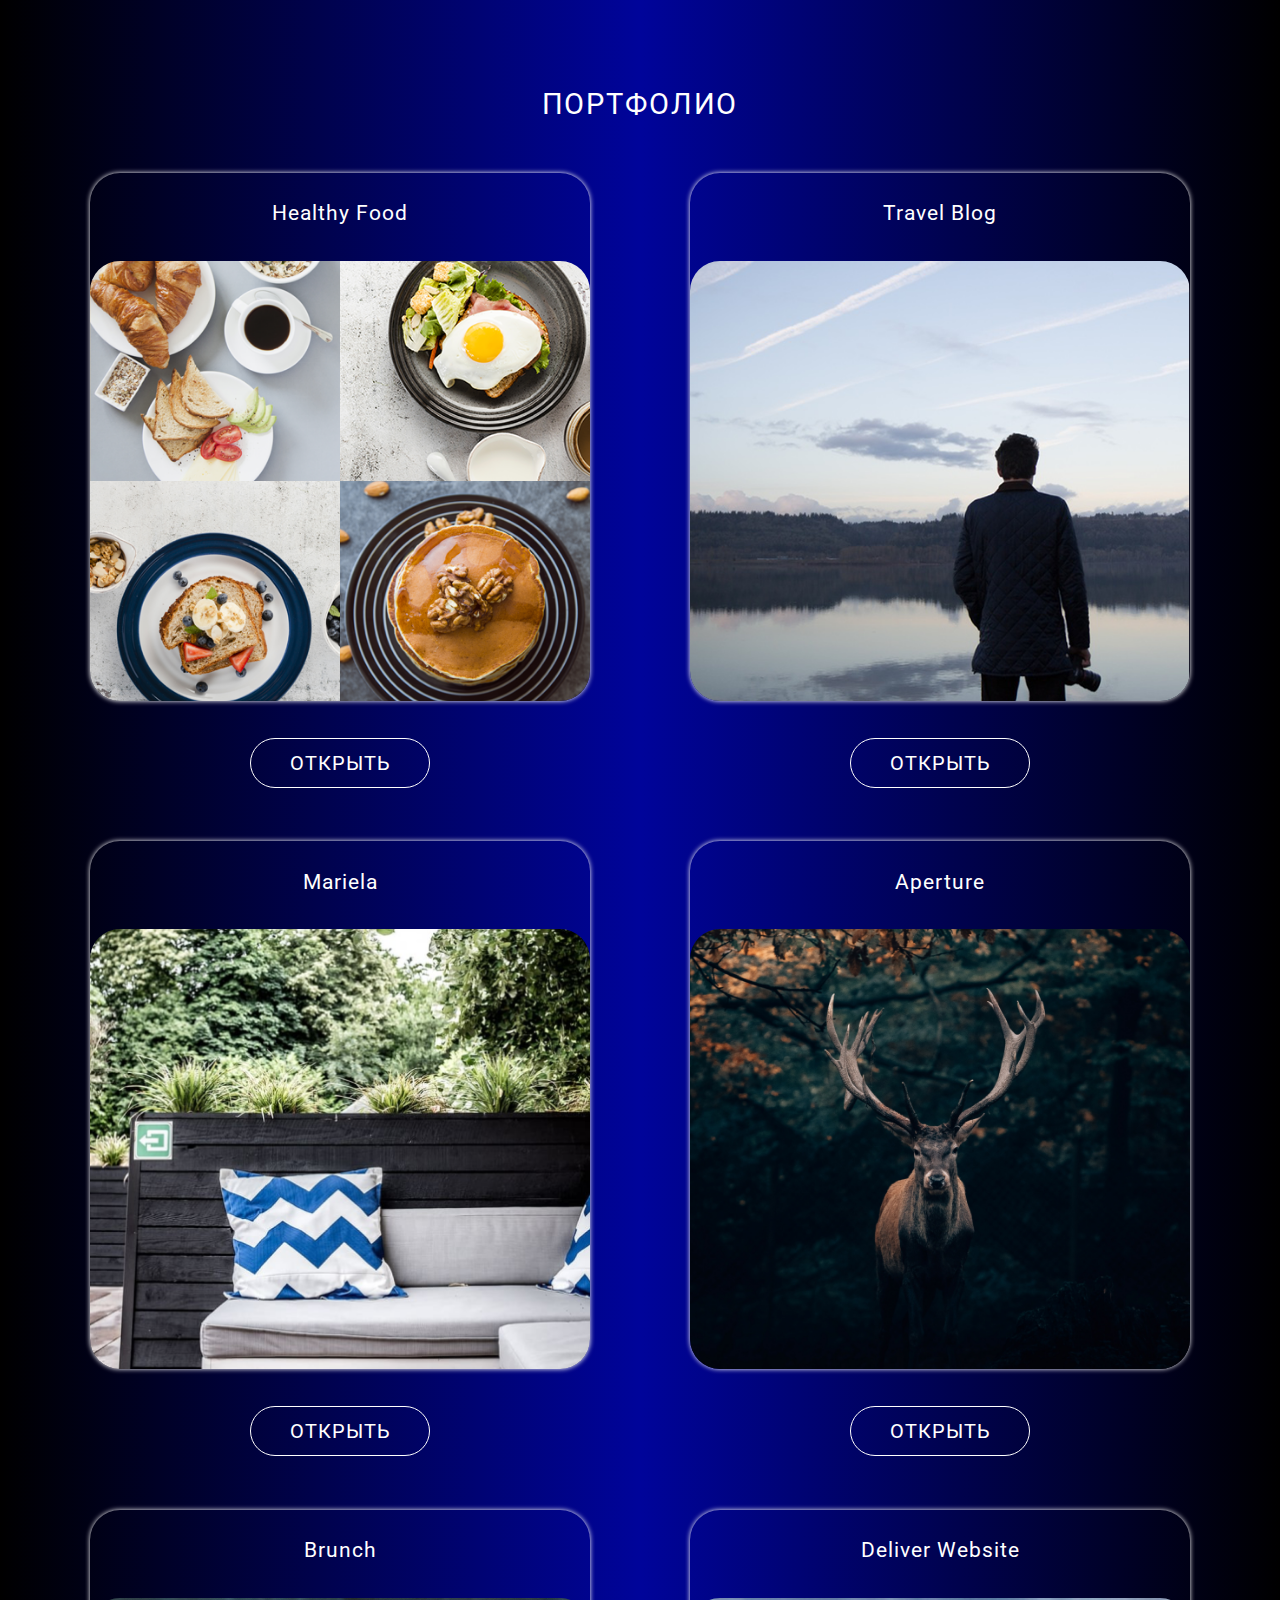
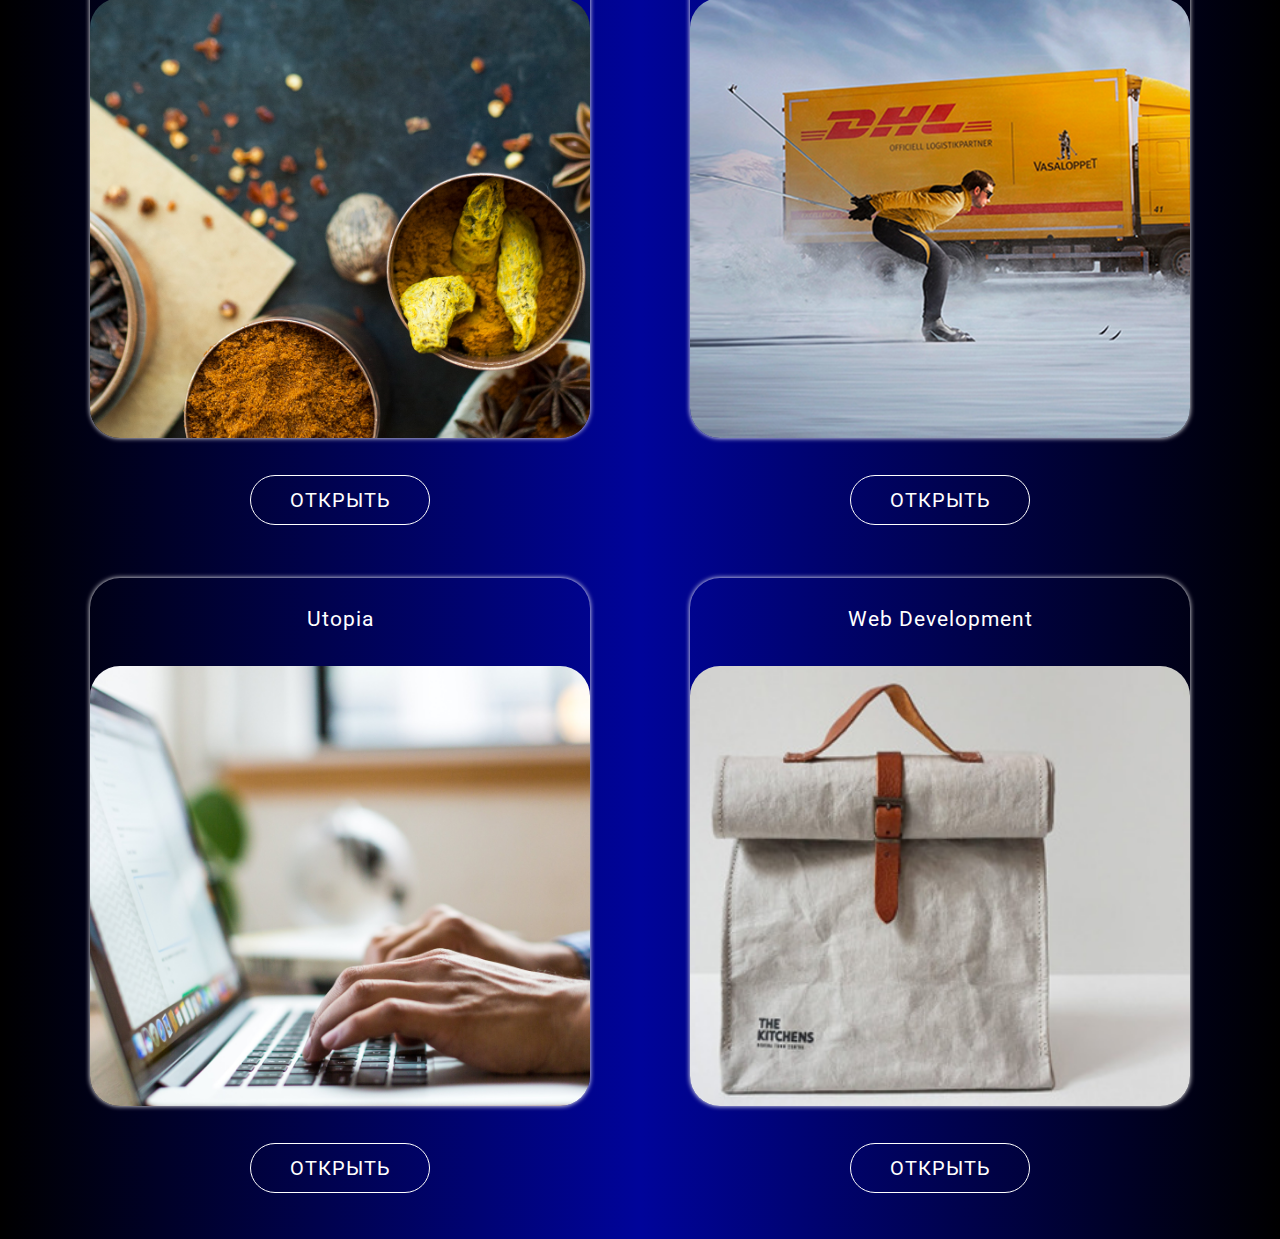
==== commit 846c34ae: "Add files via upload" ====
--- a/index.html
+++ b/index.html
@@ -1,334 +1,164 @@
 <!DOCTYPE html>
 <html lang="ru">
+
 	<head>
-		<title>Utopia</title>
+		<title>Portfolio</title>
 		<meta http-equiv="X-UA-Compatible" content="IE=edge">
 		<meta charset="UTF-8">
-		<link rel="shortcut icon" href="favicon.svg" type="image/svg">
-		<link rel="stylesheet" href="css/style.css">				
+		<link rel="shortcut icon" href="favicon/favicon.png" type="image/png">
+		<link rel="stylesheet" href="css/style.css">
 		<meta name="viewport" content="width=device-width, initial-scale=1.0">
-	</head>	
-	<body>		
-		<div class="wrapper">			
+	</head>
+
+	<body>
+		<div class="wrapper">
 			<header class="header">
 				<div class="header__container">
-					<a href="" class="header__logo">
-						<img src="img/icons/utopia-logo-white.svg" alt="logo">
-					</a>
-					<div class="header__menu menu">
-                        <span class="menu__line"></span>
-						<div class="menu__icon">
-							<span></span>
-						</div>
-						<nav class="menu__body">
-							<ul class="menu__list">
-								<li><a data-goto=".about" href="#" class="menu__link">About</a></li>
-								<li><a data-goto=".tools" href="#" class="menu__link">Tools</a></li>
-								<li><a data-goto=".problem" href="#" class="menu__link">Problem</a></li>
-								<li><a data-goto=".mission" href="#" class="menu__link">Mission</a></li>
-								<li><a data-goto=".comunity" href="#" class="menu__link">Comunity</a></li>
-								<li><a data-goto=".rewiews" href="#" class="menu__link">Reviews</a></li>
-								<li><a data-goto=".faq" href="#" class="menu__link">F.A.Q.</a></li>								
-							</ul>
-						</nav>						
-					</div>
-					<div class="header__button">
-						<a href="" class="header__button-link"><span>Download now</span></a>
-					</div>
+					<h1 class="header__title">
+						Портфолио
+					</h1>
 				</div>
 			</header>
+
 			<main class="main">
-				<section class="about">
-					<div class="about__container">						
-						<h1 class="about__title">Can the Internet be eco-friendly?</h1>
-						<p class="about__subtitle">Utopia P2P — the Internet without Damage to Nature</p>
-						<p class="about__text">Utopia P2P is a decentralized multifunctional ecosystem with a low carbon footprint. It unites conscious people and enables them to make the most of the green Internet for free.</p>
-						<div class="about__button button">
-							<a href="" class="button__link"><span>Try it now</span></a>
-						</div>
-					</div>
-				</section>
-				<section class="tools">
-					<div class="tools__container">
-						<h2 class="tools__title">What are the Main Tools of Utopia P2P?</h2>
-						<div class="tools__rows">
-							<div class="tools__row">
-								<div class="tools__items tools__items_one">
-									<div class="tools__item tools__item_one">
-										<div class="tools__item-image">
-											<img src="img/2tools/carbon_dioxide.png" alt="carbon_dioxide">
+				<section class="portfolio">
+					<div class="portfolio__wrapper">
+						<div class="portfolio__container">
+							<div class="portfolio__flex-one">
+								<div class="portfolio__element-one">
+									<div class="portfolio__info">
+										<h2 class="portfolio__title">Healthy Food</h2>
+									</div>
+									<div class="portfolio__images">
+										<div class="portfolio__image">
+											<img src="img/1_healthy_food/breakfast.png" alt="">
 										</div>
-										<p class="tools__item-title">Carbon-free messenger</p>
-										<p class="tools__item-text">Instant messages, channels, and group chats</p>
 									</div>
-									<div class="tools__item tools__item_one">
-										<div class="tools__item-image">
-											<img src="img/2tools/mail_icon.png" alt="mail_icon">
+									<a href="healthyfood/index.html" class="portfolio__button button__body">
+										<div class="portfolio__button-text button__text">
+											Открыть
 										</div>
-										<p class="tools__item-title">Spam-free email</p>
-										<p class="tools__item-text">Email without newsletters</p>
+									</a>
+								</div>
+								<div class="portfolio__element-two">
+									<div class="portfolio__info">
+										<h2 class="portfolio__title">Travel Blog</h2>
 									</div>
-									<div class="tools__item tools__item_one">
-										<div class="tools__item-image">
-											<img src="img/2tools/renewable_energy.png" alt="renewable_energy">
+									<div class="portfolio__images">
+										<div class="portfolio__image">
+											<img src="img/2_travel_blog-bej/about.png" alt="">
 										</div>
-										<p class="tools__item-title">Low-energy browser</p>
-										<p class="tools__item-text">Ads-free interface that saves electricity</p>
 									</div>
+									<a href="travelblog/index.html" class="portfolio__button button__body">
+										<div class="portfolio__button-text button__text">
+											Открыть
+										</div>
+									</a>
 								</div>
 							</div>
-							<div class="tools__row">
-								<div class="tools__items tools__items_two">
-									<div class="tools__item tools__item_two">
-										<div class="tools__item-image">
-											<img src="img/2tools/green_economic.png" alt="green_economic">
-										</div>
-										<p class="tools__item-title">Green money</p>
-										<p class="tools__item-text">Fit for prompt transactions, Crypton is mined online and has a low carbon footprint</p>
+							<div class="portfolio__flex-two">
+								<div class="portfolio__element-one">
+									<div class="portfolio__info">
+										<h2 class="portfolio__title">Mariela</h2>
 									</div>
-									<div class="tools__item tools__item_two">
-										<div class="tools__item-image">
-											<img src="img/2tools/approved_ecology.png" alt="approved_ecology">
-										</div>
-										<p class="tools__item-title">Sustainable data storage</p>
-										<p class="tools__item-text">Decentralization that boosts security and has a minimal carbon footprint</p>
-									</div>										
-								</div>							
-							</div>
-						</div>
-						<div class="tools__button button">
-							<a href="" class="button__link"><span>Download now</span></a>
-						</div>
-					</div>
-				</section>
-				<section class="problem">
-					<div class="problem__container">
-						<h2 class="problem__title">Why isn’t the Internet Green?</h2>
-						<div class="problem__row">
-							<div class="problem__item inactive">
-								<div class="problem__item-image-outher">
-									<div class="problem__item-image-inner">
-										<div class="problem__item-image-image">
-											<img src="img/3problem/carbon_icon.png" alt="carbon_icon">
+									<div class="portfolio__images">
+										<div class="portfolio__image">
+											<img src="img/3_mariela/2.png" alt="">
 										</div>
 									</div>
+									<a href="mariela/index.html" class="portfolio__button button__body">
+										<div class="portfolio__button-text button__text">
+											Открыть
+										</div>
+									</a>
 								</div>
-								<p class="problem__item-title">Carbon Footprint</p>
-								<p class="problem__item-text">The Internet accounts for 3.7% of global greenhouse emissions.</p>
-							</div>
-							<div class="problem__item active">
-								<div class="problem__item-image-outher">
-									<div class="problem__item-image-inner">
-										<div class="problem__item-image-image">
-											<img src="img/3problem/power_icon.png" alt="power_icon">
+								<div class="portfolio__element-two">
+									<div class="portfolio__info">
+										<h2 class="portfolio__title">Aperture</h2>
+									</div>
+									<div class="portfolio__images">
+										<div class="portfolio__image">
+											<img src="img/4_aperture/wildlife.png" alt="">
 										</div>
 									</div>
+									<a href="aperture/index.html" class="portfolio__button button__body">
+										<div class="portfolio__button-text button__text">
+											Открыть
+										</div>
+									</a>
 								</div>
-								<p class="problem__item-title">Power Consumption</p>
-								<p class="problem__item-text">The Internet uses 307 gigawatts annually.</p>
 							</div>
-							<div class="problem__item inactive">
-								<div class="problem__item-image-outher">
-									<div class="problem__item-image-inner">
-										<div class="problem__item-image-image">
-											<img src="img/3problem/servers_icon.png" alt="servers_icon">
+							<div class="portfolio__flex-three">
+								<div class="portfolio__element-one">
+									<div class="portfolio__info">
+										<h2 class="portfolio__title">Brunch</h2>
+									</div>
+									<div class="portfolio__images">
+										<div class="portfolio__image">
+											<img src="img/5_brunch/bg.png" alt="">
 										</div>
 									</div>
+									<a href="brunch/index.html" class="portfolio__button button__body">
+										<div class="portfolio__button-text button__text">
+											Открыть
+										</div>
+									</a>
 								</div>
-								<p class="problem__item-title">Central Servers</p>
-								<p class="problem__item-text">100 gigabytes of data stored at central servers results in 0.2 tons of CO2.</p>
-							</div>
-						</div>
-					</div>
-				</section>
-				<section class="mission">
-					<div class="mission__container">
-						<h2 class="mission__title">What Makes Utopia P2P Eco-positive?</h2>											
-						<div class="mission__row1 row1">							
-							<div class="row1__content">
-								<p class="row1__content-title">What Makes Utopia P2P Eco-positive?</p>
-								<p class="row1__content-text">Utopia P2P aims to make the world better. Thus, it stands for human rights, conscious power consumption, and unity.</p>
-								<div class="row1__content-button button">
-									<a href="" class="button__link"><span>Download now</span></a>
-								</div>
-							</div>							
-							<div class="row1__image">
-								<img src="img/4mission/notebook.png" alt="notebook">							
-							</div>
-						</div>
-						<div class="mission__row2 row2">	
-							<div class="row2__image">
-								<img src="img/4mission/girls.png" alt="girls">							
-							</div>						
-							<div class="row2__content">
-								<p class="row2__content-title">True community</p>
-								<p class="row2__content-text">Utopia P2P is a perfect place to find like-minded people, discuss environmental issues and find solutions without censorship.</p>
-								<div class="row2__content-button button">
-									<a href="" class="button__link"><span>Download now</span></a>
-								</div>
-							</div>														
-						</div>
-					</div>
-				</section>
-				<section class="comunity">
-					<div class="comunity__container">
-						<div class="comunity__row">
-							<div class="comunity__item">
-								<div class="comunity__image">
-									<img src="img/5comunity/dot.png" alt="dot">
-								</div>
-								<div class="comunity__number">100 000</div>
-								<p class="comunity__text">Users already work with the ecosystem daily</p>
-							</div>
-							<div class="comunity__item">
-								<div class="comunity__image">
-									<img src="img/5comunity/dot.png" alt="dot">
-								</div>
-								<div class="comunity__number">2000+</div>
-								<p class="comunity__text">Channels have already been created</p>
-							</div>
-							<div class="comunity__item">
-								<div class="comunity__image">
-									<img src="img/5comunity/dot.png" alt="dot">
-								</div>
-								<div class="comunity__number">100 000</div>
-								<p class="comunity__text">New users sign up in Utopia P2P daily</p>
-							</div>
-						</div>
-						<div class="comunity__button button">
-							<a href="" class="button__link"><span>Download now</span></a>
-						</div>
-					</div>
-				</section>
-				<section class="mission2">
-					<div class="mission2__container">						
-						<div class="mission2__row2 row2">	
-							<div class="row2__image">
-								<img src="img/6mission2/notebook.png" alt="notebook">								
-							</div>						
-							<div class="row2__content">
-								<p class="row2__content-title">Sustainable technologies</p>
-								<p class="row2__content-text">Utopia is a mesh network that works without central servers. Only users' devices participate in data transmission. Consequently, CO2 emissions are reduced</p>
-								<div class="row2__content-button button">
-									<a href="" class="button__link"><span>Download now</span></a>
-								</div>
-							</div>														
-						</div>
-						<div class="mission2__row1 row1">									
-							<div class="row1__content">
-								<p class="row1__content-title">Accessibility</p>
-								<p class="row1__content-text">Utopia P2P is free to use. As a result, people can save money usually spent on software and invest it in eco projects.</p>
-								<div class="row1__content-button button">
-									<a href="" class="button__link"><span>Download now</span></a>
-								</div>
-							</div>							
-							<div class="row1__image">
-								<img src="img/6mission2/men.png" alt="men">								
-							</div>												
-						</div>
-					</div>
-				</section>
-				<section class="rewiews">
-					<div class="rewiews__container">
-						<h3 class="rewiews__title">User rating</h3>
-						<div class="rewiews__row">
-							<div class="rewiews__item">
-								<div class="rewiews__item-image">
-									<a href=""><img src="img/7rewiews/trust.png" alt="logo"></a>
-								</div>
-								<div class="rewiews__item-stars">
-									<div class="animation animation_1"><img src="img/7rewiews/star-green.png" alt="star"></div>
-									<div class="animation animation_2"><img src="img/7rewiews/star-green.png" alt="star"></div>
-									<div class="animation animation_3"><img src="img/7rewiews/star-green.png" alt="star"></div>
-									<div class="animation animation_4"><img src="img/7rewiews/star-green.png" alt="star"></div>
-									<img src="img/7rewiews/star-grey.png" alt="star">
+								<div class="portfolio__element-two">
+									<div class="portfolio__info">
+										<h2 class="portfolio__title">Deliver Website</h2>
+									</div>
+									<div class="portfolio__images">
+										<div class="portfolio__image">
+											<img src="img/6_deliver_website/truck.png" alt="">
+										</div>
+									</div>
+									<a href="deliverwebsite/index.html" class="portfolio__button button__body">
+										<div class="portfolio__button-text button__text">
+											Открыть
+										</div>
+									</a>
 								</div>
 							</div>
-							<div class="rewiews__item">
-								<div class="rewiews__item-image">
-									<a href=""><img src="img/7rewiews/mac.png" alt="logo"></a>
+							<div class="portfolio__flex-for">
+								<div class="portfolio__element-one">
+									<div class="portfolio__info">
+										<h2 class="portfolio__title">Utopia</h2>
+									</div>
+									<div class="portfolio__images">
+										<div class="portfolio__image">
+											<img src="img/7_utopia/notebook.png" alt="">
+										</div>
+									</div>
+									<a href="utopia/index.html" class="portfolio__button button__body">
+										<div class="portfolio__button-text button__text">
+											Открыть
+										</div>
+									</a>
 								</div>
-								<div class="rewiews__item-stars">									
-									<div class="animation animation_6"><img src="img/7rewiews/star-green.png" alt="star"></div>
-									<div class="animation animation_7"><img src="img/7rewiews/star-green.png" alt="star"></div>
-									<div class="animation animation_8"><img src="img/7rewiews/star-green.png" alt="star"></div>
-									<div class="animation animation_9"><img src="img/7rewiews/star-green.png" alt="star"></div>
-									<div class="animation animation_10"><img src="img/7rewiews/star-green.png" alt="star"></div>									
-								</div>
-							</div>
-							<div class="rewiews__item">
-								<div class="rewiews__item-image">
-									<a href=""><img src="img/7rewiews/soft.png" alt="logo"></a>
-								</div>
-								<div class="rewiews__item-stars">
-									<div class="animation animation_11"><img src="img/7rewiews/star-green.png" alt="star"></div>
-									<div class="animation animation_12"><img src="img/7rewiews/star-green.png" alt="star"></div>
-									<div class="animation animation_13"><img src="img/7rewiews/star-green.png" alt="star"></div>
-									<div class="animation animation_14"><img src="img/7rewiews/star-green.png" alt="star"></div>
-									<div class="animation animation_15"><img src="img/7rewiews/star-green.png" alt="star"></div>
+								<div class="portfolio__element-two">
+									<div class="portfolio__info">
+										<h2 class="portfolio__title">Web Development</h2>
+									</div>
+									<div class="portfolio__images">
+										<div class="portfolio__image">
+											<img src="img/8_web_development_project/bag.png" alt="">
+										</div>
+									</div>
+									<a href="webdevelopment/index.html" class="portfolio__button button__body">
+										<div class="portfolio__button-text button__text">
+											Открыть
+										</div>
+									</a>
 								</div>
 							</div>
 						</div>
 					</div>
 				</section>
-				<section class="faq">
-					<div class="faq__container">
-						<div class="faq__spoilers">
-							<div data-spoilers="600,min" data-one-spoiler class="block">
-								<div class="block__item">
-									<button tabindex="-1" type="button" data-spoiler class="block__title _active">Why is Utopia P2P’s carbon footprint low?<span><img src="img/8faq/cross.svg" alt="cross"></span></button>
-									<div class="block__text">All the users data is encrypted and transmitted via a mesh network. As a result, no extra power sources are used</div>
-								</div>
-								<div class="block__item">
-									<button tabindex="-1" type="button" data-spoiler class="block__title">How Utopia P2P saves electricity?<span><img src="img/8faq/cross.svg" alt="cross"></span></button>
-									<div class="block__text">We use highly efficient energy saving technologies</div>
-								</div>
-								<div class="block__item">
-									<button tabindex="-1" type="button" data-spoiler class="block__title">Is Utopia secure?<span><img src="img/8faq/cross.svg" alt="cross"></span></button>
-									<div class="block__text">Absolutely safe. Cybersecurity staff working to maintain privacy and protect against viruses</div>
-								</div>
-							</div>
-						</div>
-					</div>
-				</section>
-				<section class="end">
-					<div class="end__container">
-						<div class="end__area">
-							<div class="end__title">Make your Internet Green Now!</div>
-							<div class="end__text">Be conscious. Be wise. Use your time and natural sources deliberately. Save the planet with Utopia P2P!</div>
-							<div class="end__button button">
-								<a href="" class="button__link"><span>Download now</span></a>
-							</div>
-						</div>
-					</div>
-				</section>
 			</main>
+
 			<footer class="footer">
-				<div class="footer__container">
-					<div class="footer__row">
-						<div class="footer__logo">
-							<a href="">
-								<img src="img/icons/utopia-logo-white.svg" alt="utopia-logo">
-							</a>
-						</div>
-						<p class="footer__copyright">© Copyright.</p>
-						<div class="footer__dispate">
-							<a href="">
-								<img src="img/icons/logo-dispate.png" alt="logo-dispate">
-							</a>
-						</div>
-					</div>
-				</div>
-			</footer>		
-		</div>	
-		<a class="back-to-top" title="Up">
-			<div class="back-to-top__wrapper">
-				<span class="back-to-top__span1"></span><span class="back-to-top__span2"></span>
-			</div>
-		</a>			
-		<script src="js/script.js"></script>		 
-		<script src="js/burger.js"></script>		
-		<script src="js/spoilers.js"></script>
-		<script src="js/scrollToTop.js"></script>		 
+			</footer>
+		</div>
 	</body>
 </html>--- a/css/style.css
+++ b/css/style.css
@@ -1,6 +1,6 @@
 @charset "UTF-8";
 /*Обнуление*/
-@import url(https://fonts.googleapis.com/css?family=Manrope:200,300,regular,500,600,700,800);
+@import url("https://fonts.googleapis.com/css2?family=Roboto&display=swap");
 *, *::before, *::after {
   padding: 0;
   margin: 0;
@@ -26,7 +26,7 @@
   width: 100%;
   font-size: 100%;
   line-height: 1;
-  font-size: 14px;
+  font-size: 16px;
   -ms-text-size-adjust: 100%;
   -moz-text-size-adjust: 100%;
   -webkit-text-size-adjust: 100%;
@@ -73,11 +73,14 @@
 
 /*--------------------*/
 html, body {
-  font-family: "Manrope";
-}
-
-body._lock {
-  overflow: hidden;
+  height: 100%;
+  line-height: 1;
+  font-family: 'Roboto', sans-serif;
+  font-size: 16px;
+  color: #fff;
+  background: black;
+  background: -webkit-gradient(linear, left top, right top, from(black), color-stop(50%, #00049a), to(black));
+  background: linear-gradient(90deg, black 0%, #00049a 50%, black 100%);
 }
 
 .wrapper {
@@ -93,26 +96,17 @@
 }
 
 [class*="__container"] {
-  max-width: 1230px;
+  max-width: 1200px;
   margin: 0 auto;
-  padding: 0 15px;
-  /*
-    // PC
-    @media (max-width: px) { = по макету + отступы безопасности (они 30px)
-        max-width: 970px;
-    }
-    // TABLET
-    @media (max-width: 991.98px) {
-        max-width: 750px;
-    }
-    // MOBILE
-    @media (max-width: 767.98px) {
-        max-width: none;
-    }
-    // LITTLE MOBILE
-    @media (max-width: 479.98px) {   
-    }
-    */
+  padding: 0 50px;
+  padding-left: calc(15px + 35 * ((100vw - 320px) / 1120));
+  padding-right: calc(15px + 35 * ((100vw - 320px) / 1120));
+}
+
+@media (min-width: 1800px) {
+  [class*="__container"] {
+    max-width: 1500px;
+  }
 }
 
 .main {
@@ -121,2961 +115,221 @@
           flex: 1 1 auto;
 }
 
-.header {
+.header__title {
+  text-align: center;
+  font-size: 30px;
+  text-transform: uppercase;
+  letter-spacing: 2px;
+  padding-top: 100px;
+  padding-bottom: 50px;
+  font-size: calc(25px + 5 * ((100vw - 320px) / 1120));
+  letter-spacing: calc(1px + 1 * ((100vw - 320px) / 1120));
+  padding-top: calc(30px + 70 * ((100vw - 320px) / 1120));
+  padding-bottom: calc(20px + 30 * ((100vw - 320px) / 1120));
+}
+
+.portfolio__flex-one {
+  display: -webkit-box;
+  display: -ms-flexbox;
+  display: flex;
+  gap: 100px;
+  gap: calc(30px + 70 * ((100vw - 320px) / 1120));
+}
+
+@media (max-width: 767.98px) {
+  .portfolio__flex-one {
+    display: block;
+  }
+}
+
+.portfolio__flex-two {
+  display: -webkit-box;
+  display: -ms-flexbox;
+  display: flex;
+  gap: 100px;
+  gap: calc(30px + 70 * ((100vw - 320px) / 1120));
+}
+
+@media (max-width: 767.98px) {
+  .portfolio__flex-two {
+    display: block;
+  }
+}
+
+.portfolio__flex-three {
+  display: -webkit-box;
+  display: -ms-flexbox;
+  display: flex;
+  gap: 100px;
+  gap: calc(30px + 70 * ((100vw - 320px) / 1120));
+}
+
+@media (max-width: 767.98px) {
+  .portfolio__flex-three {
+    display: block;
+  }
+}
+
+.portfolio__flex-for {
+  display: -webkit-box;
+  display: -ms-flexbox;
+  display: flex;
+  gap: 100px;
+  gap: calc(30px + 70 * ((100vw - 320px) / 1120));
+}
+
+@media (max-width: 767.98px) {
+  .portfolio__flex-for {
+    display: block;
+  }
+}
+
+.portfolio__element-one {
+  -webkit-box-flex: 1;
+      -ms-flex: 1 1 50%;
+          flex: 1 1 50%;
+  padding-left: 5px;
+  padding-right: 5px;
+  overflow: hidden;
+}
+
+.portfolio__element-two {
+  -webkit-box-flex: 1;
+      -ms-flex: 1 1 50%;
+          flex: 1 1 50%;
+  overflow: hidden;
+  padding-left: 5px;
+  padding-right: 5px;
+}
+
+.portfolio__title {
+  text-align: center;
+  font-size: 22px;
+  letter-spacing: 1px;
+  margin-top: 40px;
+  margin-bottom: 40px;
+  font-size: calc(18px + 4 * ((100vw - 320px) / 1120));
+  margin-top: calc(20px + 20 * ((100vw - 320px) / 1120));
+  margin-bottom: calc(20px + 20 * ((100vw - 320px) / 1120));
+}
+
+.portfolio__images {
+  margin-bottom: 40px;
+  position: relative;
+  margin-bottom: calc(20px + 20 * ((100vw - 320px) / 1120));
+}
+
+@media (min-width: 767.98px) {
+  .portfolio__images::before {
+    content: '';
+    background-color: rgba(0, 0, 0, 0);
+    width: 100%;
+    height: 120%;
+    position: absolute;
+    bottom: 0;
+    left: 0;
+    border-radius: 30px;
+    -webkit-box-shadow: 0 0 5px #fff;
+            box-shadow: 0 0 5px #fff;
+    -webkit-transition: all 0.8s ease 0s;
+    transition: all 0.8s ease 0s;
+  }
+}
+
+.portfolio__image {
+  position: relative;
+  padding: 0 0 88% 0;
+}
+
+.portfolio__image img {
+  max-width: 100%;
   width: 100%;
-  z-index: 10;
-  background-color: #fff;
-}
-
-.header__container {
-  display: -webkit-box;
-  display: -ms-flexbox;
-  display: flex;
-  -webkit-box-align: center;
-      -ms-flex-align: center;
-          align-items: center;
-  -webkit-box-pack: justify;
-      -ms-flex-pack: justify;
-          justify-content: space-between;
-  min-height: 80px;
-}
-
-.header__logo {
-  position: relative;
-  z-index: 5;
-  width: 97px;
-  -webkit-animation: logo 0.5s linear 8s 1 normal backwards;
-          animation: logo 0.5s linear 8s 1 normal backwards;
-}
-
-.header__logo img {
-  max-width: 100%;
-}
-
-@media (max-width: 1023.98px) {
-  .header__logo {
-    width: 67px;
-  }
-}
-
-@media (max-width: 859.98px) {
-  .header__button {
-    display: none;
-  }
-}
-
-.header__button-link {
-  border: 2px solid #87B670;
-  border-radius: 9px;
-  display: block;
-  padding: 14px 35px;
-  position: relative;
-  top: 0;
-  -webkit-transition: all 0.2s ease 0s;
-  -o-transition: all 0.2s ease 0s;
-  transition: all 0.2s ease 0s;
-}
-
-.header__button-link span {
-  font-weight: 500;
-  font-size: 16px;
-  line-height: 22px;
-  color: #3C3F34;
-  -webkit-transition: all 0.2s ease 0s;
-  -o-transition: all 0.2s ease 0s;
-  transition: all 0.2s ease 0s;
-}
-
-.header__button-link:hover {
-  background-color: #87B670;
-}
-
-.header__button-link:hover span {
-  color: #fff;
-}
-
-.header__button-link:active {
-  top: 4px;
-}
-
-@media (max-width: 1023.98px) {
-  .header__button-link {
-    padding: 14px 14px;
-  }
-}
-
-.menu__icon {
-  display: none;
-}
-
-.menu__list > li {
-  position: relative;
-  margin: 0 0 0 50px;
-}
-
-@media (max-width: 1199.98px) {
-  .menu__list > li {
-    margin: 0 0 0 30px;
-  }
-}
-
-@media (max-width: 1023.98px) {
-  .menu__list > li {
-    margin: 0 0 0 20px;
-  }
-}
-
-.menu__link {
-  font-weight: 500;
-  font-size: 17px;
-  line-height: 23px;
-  color: #3C3F34;
-  padding: 0 5px;
-  border-bottom: 2px solid transparent;
-  -webkit-transition: all 0.15s ease 0s;
-  -o-transition: all 0.15s ease 0s;
-  transition: all 0.15s ease 0s;
-}
-
-.menu__link:hover {
-  border-bottom: 2px solid #87B670;
-}
-
-@-webkit-keyframes logo {
-  0% {
-    -webkit-transform: rotate(0);
-            transform: rotate(0);
-  }
-  25% {
-    -webkit-transform: rotate(30deg);
-            transform: rotate(30deg);
-  }
-  50% {
-    -webkit-transform: rotate(0);
-            transform: rotate(0);
-  }
-  75% {
-    -webkit-transform: rotate(-30deg);
-            transform: rotate(-30deg);
-  }
-  100% {
-    -webkit-transform: rotate(0);
-            transform: rotate(0);
-  }
-}
-
-@keyframes logo {
-  0% {
-    -webkit-transform: rotate(0);
-            transform: rotate(0);
-  }
-  25% {
-    -webkit-transform: rotate(30deg);
-            transform: rotate(30deg);
-  }
-  50% {
-    -webkit-transform: rotate(0);
-            transform: rotate(0);
-  }
-  75% {
-    -webkit-transform: rotate(-30deg);
-            transform: rotate(-30deg);
-  }
-  100% {
-    -webkit-transform: rotate(0);
-            transform: rotate(0);
-  }
-}
-
-@media (min-width: 767px) {
-  .menu__list {
-    display: -webkit-box;
-    display: -ms-flexbox;
-    display: flex;
-    -webkit-box-align: center;
-        -ms-flex-align: center;
-            align-items: center;
-  }
-  .menu__list > li {
-    padding: 10px 0;
-  }
-}
-
-@media (max-width: 767px) {
-  .menu__icon {
-    z-index: 5;
-    display: block;
-    position: relative;
-    width: 30px;
-    height: 18px;
-    cursor: pointer;
-  }
-  .menu__icon::before, .menu__icon::after, .menu__icon span {
-    position: absolute;
-    left: 0;
-    height: 10%;
-    width: 100%;
-    -webkit-transition: all 0.3s ease 0s;
-    -o-transition: all 0.3s ease 0s;
-    transition: all 0.3s ease 0s;
-    background-color: #87B670;
-  }
-  .menu__icon::before, .menu__icon::after {
-    content: '';
-  }
-  .menu__icon::before {
-    top: 0;
-  }
-  .menu__icon::after {
-    bottom: 0;
-  }
-  .menu__icon span {
-    top: 50%;
-    -webkit-transform: scale(1) translate(0, -50%);
-        -ms-transform: scale(1) translate(0, -50%);
-            transform: scale(1) translate(0, -50%);
-  }
-  .menu__icon._active span {
-    -webkit-transform: scale(0);
-        -ms-transform: scale(0);
-            transform: scale(0);
-  }
-  .menu__icon._active::before {
-    top: 50%;
-    -webkit-transform: rotate(-45deg) translate(0, -50%);
-        -ms-transform: rotate(-45deg) translate(0, -50%);
-            transform: rotate(-45deg) translate(0, -50%);
-  }
-  .menu__icon._active::after {
-    bottom: 50%;
-    -webkit-transform: rotate(45deg) translate(0, 50%);
-        -ms-transform: rotate(45deg) translate(0, 50%);
-            transform: rotate(45deg) translate(0, 50%);
-  }
-  .menu__line {
-    position: absolute;
-    width: 100%;
-    top: 0;
-    left: 0;
-    height: 80px;
-    background-color: #fff;
-    z-index: 2;
-  }
-  .menu__body {
-    position: fixed;
-    top: -100%;
-    left: 0;
-    width: 100%;
-    height: 100%;
-    background-color: rgba(135, 182, 112, 0.9);
-    padding: 100px 30px 30px 30px;
-    -webkit-transition: all 0.3s ease 0s;
-    -o-transition: all 0.3s ease 0s;
-    transition: all 0.3s ease 0s;
-    overflow: auto;
-  }
-  .menu__body._active {
-    top: 0;
-  }
-  .menu__list > li {
-    margin: 0 0 30px 0;
-    -ms-flex-wrap: wrap;
-        flex-wrap: wrap;
-    text-align: center;
-  }
-  .menu__list > li:last-child {
-    margin-bottom: 0;
-  }
-  .menu__list > li._active .menu__sub-list {
-    display: block;
-  }
-  .menu__link {
-    font-size: 20px;
-    color: #fff;
-    letter-spacing: 1.5px;
-  }
-}
-
-.about__container {
-  position: relative;
-}
-
-.about__container::before {
-  content: url(../img/1about/circles.png);
-  position: absolute;
-  top: -80px;
-  right: -50px;
-  z-index: -1;
-  -webkit-animation: circles1 0.5s ease 1s 1 normal backwards;
-          animation: circles1 0.5s ease 1s 1 normal backwards;
-}
-
-@media (max-width: 1099px) {
-  .about__container::before {
-    -webkit-transform: scale(0.8);
-        -ms-transform: scale(0.8);
-            transform: scale(0.8);
-    top: -80px;
-    right: -200px;
-    -webkit-animation: circles2 0.5s ease 1s 1 normal backwards;
-            animation: circles2 0.5s ease 1s 1 normal backwards;
-  }
-}
-
-@media (max-width: 767.98px) {
-  .about__container::before {
-    right: 0;
-    -webkit-transform: scale(0.7) translate(70%, 0);
-        -ms-transform: scale(0.7) translate(70%, 0);
-            transform: scale(0.7) translate(70%, 0);
-    -webkit-animation: circles3 0s ease 0s 1 normal backwards;
-            animation: circles3 0s ease 0s 1 normal backwards;
-  }
-}
-
-.about__container::after {
-  content: url(../img/1about/flying-macbook.png);
-  position: absolute;
-  top: -80px;
-  right: -105px;
-  z-index: -1;
-  -webkit-animation: mac1 0.5s ease 2s 1 normal backwards;
-          animation: mac1 0.5s ease 2s 1 normal backwards;
-}
-
-@media (max-width: 1099px) {
-  .about__container::after {
-    -webkit-transform: scale(0.8);
-        -ms-transform: scale(0.8);
-            transform: scale(0.8);
-    top: -132px;
-    right: -250px;
-    -webkit-animation: mac2 0.5s ease 2s 1 normal backwards;
-            animation: mac2 0.5s ease 2s 1 normal backwards;
-  }
-}
-
-@media (max-width: 767.98px) {
-  .about__container::after {
-    display: none;
-  }
-}
-
-.about__title {
-  font-style: italic;
-  font-weight: 600;
-  font-size: 25px;
-  line-height: 140%;
-  color: #87B670;
-  padding: 136px 0 15px 0;
-}
-
-@media (max-width: 1023.98px) {
-  .about__title {
-    padding: 100px 0 15px 0;
-  }
-}
-
-@media (max-width: 767.98px) {
-  .about__title {
-    padding: 60px 0 15px 0;
-  }
-}
-
-@media (max-width: 539.98px) {
-  .about__title {
-    font-size: 21.5px;
-  }
-}
-
-@media (max-width: 374.98px) {
-  .about__title {
-    font-size: 18px;
-  }
-}
-
-.about__subtitle {
-  font-weight: 500;
-  font-size: 55px;
-  line-height: 131%;
-  color: #3C3F34;
-  max-width: 684px;
-  padding: 0 0 25px 0;
-}
-
-@media (max-width: 1023.98px) {
-  .about__subtitle {
-    font-size: 40px;
-    max-width: 600px;
-  }
-}
-
-@media (max-width: 539.98px) {
-  .about__subtitle {
-    font-size: 35px;
-    line-height: 120%;
-  }
-}
-
-@media (max-width: 374.98px) {
-  .about__subtitle {
-    font-size: 30px;
-  }
-}
-
-.about__text {
-  font-size: 20px;
-  line-height: 140%;
-  color: #3C3F34;
-  max-width: 574px;
-  padding: 0 0 35px 0;
-}
-
-@media (max-width: 1023.98px) {
-  .about__text {
-    max-width: 480px;
-  }
-}
-
-@media (max-width: 539.98px) {
-  .about__text {
-    padding: 0 0 25px 0;
-  }
-}
-
-.about__button {
-  padding: 0 0 105px 0;
-}
-
-@media (max-width: 1099px) {
-  .about__button {
-    padding: 0 0 65px 0;
-  }
-}
-
-@-webkit-keyframes circles1 {
-  0% {
-    -webkit-transform: scale(0);
-            transform: scale(0);
-  }
-  100% {
-    -webkit-transform: scale(1);
-            transform: scale(1);
-  }
-}
-
-@keyframes circles1 {
-  0% {
-    -webkit-transform: scale(0);
-            transform: scale(0);
-  }
-  100% {
-    -webkit-transform: scale(1);
-            transform: scale(1);
-  }
-}
-
-@-webkit-keyframes circles2 {
-  0% {
-    -webkit-transform: scale(0);
-            transform: scale(0);
-  }
-  100% {
-    -webkit-transform: scale(0.8);
-            transform: scale(0.8);
-  }
-}
-
-@keyframes circles2 {
-  0% {
-    -webkit-transform: scale(0);
-            transform: scale(0);
-  }
-  100% {
-    -webkit-transform: scale(0.8);
-            transform: scale(0.8);
-  }
-}
-
-@-webkit-keyframes circles3 {
-  0% {
-    -webkit-transform: scale(0);
-            transform: scale(0);
-  }
-  100% {
-    -webkit-transform: scale(0.7);
-            transform: scale(0.7);
-  }
-}
-
-@keyframes circles3 {
-  0% {
-    -webkit-transform: scale(0);
-            transform: scale(0);
-  }
-  100% {
-    -webkit-transform: scale(0.7);
-            transform: scale(0.7);
-  }
-}
-
-@-webkit-keyframes mac1 {
-  0% {
-    right: -1000px;
-  }
-  100% {
-    right: -105px;
-  }
-}
-
-@keyframes mac1 {
-  0% {
-    right: -1000px;
-  }
-  100% {
-    right: -105px;
-  }
-}
-
-@-webkit-keyframes mac2 {
-  0% {
-    right: -1000px;
-  }
-  100% {
-    right: -230px;
-  }
-}
-
-@keyframes mac2 {
-  0% {
-    right: -1000px;
-  }
-  100% {
-    right: -230px;
-  }
-}
-
-.button__link {
-  display: inline-block;
-  padding: 16px 74px;
-  background: -webkit-linear-gradient(351.2deg, #97BC5D 0.78%, #C0D997 98.41%);
-  background: -o-linear-gradient(351.2deg, #97BC5D 0.78%, #C0D997 98.41%);
-  background: linear-gradient(98.8deg, #97BC5D 0.78%, #C0D997 98.41%);
-  -webkit-box-shadow: 0px 10px 30px rgba(135, 182, 112, 0.3);
-          box-shadow: 0px 10px 30px rgba(135, 182, 112, 0.3);
-  border-radius: 9px;
-  position: relative;
-  top: 0;
-  -webkit-transition: all 0.2s ease 0s;
-  -o-transition: all 0.2s ease 0s;
-  transition: all 0.2s ease 0s;
-}
-
-.button__link span {
-  font-weight: 800;
-  font-size: 16px;
-  line-height: 22px;
-  color: #FFFFFF;
-}
-
-.button__link:hover {
-  -webkit-box-shadow: 5px 10px 3px rgba(135, 182, 112, 0.3);
-          box-shadow: 5px 10px 3px rgba(135, 182, 112, 0.3);
-}
-
-.button__link:active {
-  top: 3px;
-  -webkit-box-shadow: 5px 7px 3px rgba(135, 182, 112, 0.3);
-          box-shadow: 5px 7px 3px rgba(135, 182, 112, 0.3);
-}
-
-.tools {
-  background: url(../img/2tools/union.png) top 30px center/100vw no-repeat;
-  position: relative;
-}
-
-.tools::before {
-  content: url(../img/2tools/dotts.png);
-  position: absolute;
-  left: 0px;
-  top: 0;
-}
-
-@media (min-width: 1921px) {
-  .tools::before {
-    display: none;
-  }
-}
-
-@media (max-width: 1399.98px) {
-  .tools::before {
-    -webkit-transform: scale(0.8);
-        -ms-transform: scale(0.8);
-            transform: scale(0.8);
-    left: -14px;
-  }
-}
-
-@media (max-width: 1023.98px) {
-  .tools::before {
-    display: none;
-  }
-}
-
-.tools::after {
-  content: url(../img/2tools/lines.png);
-  position: absolute;
-  right: 0px;
-  bottom: 110px;
-}
-
-@media (min-width: 1921px) {
-  .tools::after {
-    display: none;
-  }
-}
-
-@media (max-width: 1399.98px) {
-  .tools::after {
-    -webkit-transform: scale(0.8);
-        -ms-transform: scale(0.8);
-            transform: scale(0.8);
-    right: -14px;
-    bottom: 50px;
-  }
-}
-
-@media (max-width: 1023.98px) {
-  .tools::after {
-    display: none;
-  }
-}
-
-.tools__title {
-  font-weight: 500;
-  font-size: 40px;
-  line-height: 131%;
-  text-align: center;
-  color: #3C3F34;
-  padding: 70px 0 87px 0;
-}
-
-@media (max-width: 1023.98px) {
-  .tools__title {
-    padding: 60px 0;
-  }
-}
-
-@media (max-width: 767.98px) {
-  .tools__title {
-    font-size: 35px;
-    padding: 50px 0;
-  }
-}
-
-@media (max-width: 474.98px) {
-  .tools__title {
-    font-size: 30px;
-    padding: 50px 0 40px 0;
-  }
-}
-
-.tools__rows {
-  padding: 0 0 100px 0;
-}
-
-@media (max-width: 1023.98px) {
-  .tools__rows {
-    padding: 0 0 70px 0;
-  }
-}
-
-@media (max-width: 767.98px) {
-  .tools__rows {
-    padding: 0 0 20px 0;
-  }
-}
-
-.tools__row:first-child {
-  padding: 0 0 70px 0;
-}
-
-@media (max-width: 767.98px) {
-  .tools__row:first-child {
-    padding: 0;
-  }
-}
-
-.tools__items {
-  display: -webkit-box;
-  display: -ms-flexbox;
-  display: flex;
-}
-
-@media (max-width: 767.98px) {
-  .tools__items {
-    display: block;
-  }
-}
-
-.tools__items_one {
-  -webkit-box-pack: justify;
-      -ms-flex-pack: justify;
-          justify-content: space-between;
-}
-
-.tools__items_two {
-  -webkit-box-pack: center;
-      -ms-flex-pack: center;
-          justify-content: center;
-}
-
-@media (max-width: 767.98px) {
-  .tools__item {
-    margin: 0 0 70px 0;
-    display: -webkit-box;
-    display: -ms-flexbox;
-    display: flex;
-    -webkit-box-align: center;
-        -ms-flex-align: center;
-            align-items: center;
-  }
-}
-
-@media (max-width: 499.98px) {
-  .tools__item {
-    margin: 0 0 20px 0;
-  }
-}
-
-.tools__item_one {
-  max-width: 338px;
-  padding: 0 50px;
-}
-
-@media (max-width: 767.98px) {
-  .tools__item_one {
-    max-width: none;
-    padding: 0;
-  }
-}
-
-.tools__item_two {
-  max-width: 445px;
-  padding: 0 55px;
-}
-
-@media (max-width: 767.98px) {
-  .tools__item_two {
-    max-width: none;
-    padding: 0;
-  }
-}
-
-.tools__item-image {
-  text-align: center;
-  position: relative;
-}
-
-.tools__item-image img {
-  position: relative;
-  z-index: 3;
-  -webkit-transform: rotate(0deg);
-      -ms-transform: rotate(0deg);
-          transform: rotate(0deg);
-  -webkit-transition: all 0.3s ease 0s;
-  -o-transition: all 0.3s ease 0s;
-  transition: all 0.3s ease 0s;
-}
-
-@media (max-width: 499.98px) {
-  .tools__item-image img {
-    width: 50px;
-  }
-}
-
-.tools__item-image img:hover {
-  -webkit-transform: rotate(360deg);
-      -ms-transform: rotate(360deg);
-          transform: rotate(360deg);
-}
-
-.tools__item-image::before {
-  content: '';
-  position: absolute;
-  top: 50%;
-  left: 50%;
-  -webkit-transform: translate(-50%, -50%);
-      -ms-transform: translate(-50%, -50%);
-          transform: translate(-50%, -50%);
-  width: 87.55px;
-  height: 87.55px;
-  background-color: #FFFFFF;
-  -webkit-box-shadow: 0px 10px 30px rgba(162, 162, 162, 0.25);
-          box-shadow: 0px 10px 30px rgba(162, 162, 162, 0.25);
-  border-radius: 50%;
-  z-index: 1;
-}
-
-@media (max-width: 499.98px) {
-  .tools__item-image::before {
-    width: 60px;
-    height: 60px;
-  }
-}
-
-.tools__item-image::after {
-  content: '';
-  position: absolute;
-  top: 50%;
-  left: 50%;
-  -webkit-transform: translate(-50%, -50%);
-      -ms-transform: translate(-50%, -50%);
-          transform: translate(-50%, -50%);
-  width: 103px;
-  height: 103px;
-  background-color: #FFFFFF;
-  -webkit-box-shadow: 0px 10px 30px rgba(162, 162, 162, 0.25);
-          box-shadow: 0px 10px 30px rgba(162, 162, 162, 0.25);
-  border-radius: 50%;
-}
-
-@media (max-width: 499.98px) {
-  .tools__item-image::after {
-    width: 70px;
-    height: 70px;
-  }
-}
-
-@media (max-width: 767.98px) {
-  .tools__item-image {
-    -webkit-box-flex: 0;
-        -ms-flex: 0 0 110px;
-            flex: 0 0 110px;
-  }
-}
-
-@media (max-width: 499.98px) {
-  .tools__item-image {
-    -webkit-box-flex: 0;
-        -ms-flex: 0 0 80px;
-            flex: 0 0 80px;
-  }
-}
-
-.tools__item-title {
-  font-weight: 500;
-  font-size: 20px;
-  line-height: 140%;
-  text-align: center;
-  color: #3C3F34;
-  padding: 40px 0 10px 0;
-}
-
-@media (max-width: 767.98px) {
-  .tools__item-title {
-    padding: 0;
-    -webkit-box-flex: 0;
-        -ms-flex: 0 0 180px;
-            flex: 0 0 180px;
-  }
-}
-
-@media (max-width: 499.98px) {
-  .tools__item-title {
-    -webkit-box-flex: 0;
-        -ms-flex: 0 0 100px;
-            flex: 0 0 100px;
-    font-size: 18px;
-  }
-}
-
-.tools__item-text {
-  font-size: 16px;
-  line-height: 140%;
-  text-align: center;
-  color: #3C3F34;
-}
-
-@media (max-width: 767.98px) {
-  .tools__item-text {
-    margin: 0 auto;
-  }
-}
-
-.tools__button {
-  padding: 0 0 77px 0;
-  text-align: center;
-}
-
-.tools__button a {
-  text-align: center;
-}
-
-@media (max-width: 1023.98px) {
-  .tools__button {
-    padding: 0 0 60px 0;
-  }
-}
-
-.problem__container {
-  position: relative;
-}
-
-.problem__container::before {
-  content: url(../img/3problem/circles.png);
-  position: absolute;
-  top: 80px;
-  left: -85px;
-  z-index: -1;
-}
-
-@media (max-width: 1023.98px) {
-  .problem__container::before {
-    -webkit-transform: scale(0.9);
-        -ms-transform: scale(0.9);
-            transform: scale(0.9);
-  }
-}
-
-@media (max-width: 767.98px) {
-  .problem__container::before {
-    display: none;
-  }
-}
-
-.problem__title {
-  font-weight: 500;
-  font-size: 40px;
-  line-height: 131%;
-  text-align: center;
-  color: #3C3F34;
-  padding: 63px 0 155px 0;
-}
-
-@media (max-width: 1023.98px) {
-  .problem__title {
-    padding: 40px 0 130px 0;
-  }
-}
-
-@media (max-width: 767.98px) {
-  .problem__title {
-    padding: 30px 0;
-    font-size: 34px;
-  }
-}
-
-@media (max-width: 474.98px) {
-  .problem__title {
-    font-size: 30px;
-  }
-}
-
-.problem__row {
-  display: -webkit-box;
-  display: -ms-flexbox;
-  display: flex;
-  padding: 0 0 110px 0;
-}
-
-@media (max-width: 1023.98px) {
-  .problem__row {
-    padding: 0 0 90px 0;
-  }
-}
-
-@media (max-width: 767.98px) {
-  .problem__row {
-    -webkit-box-orient: vertical;
-    -webkit-box-direction: normal;
-        -ms-flex-direction: column;
-            flex-direction: column;
-    padding: 0 0 70px 0;
-  }
-}
-
-@media (max-width: 474.98px) {
-  .problem__row {
-    padding: 0 0 50px 0;
-  }
-}
-
-.problem__item {
-  background: -webkit-linear-gradient(351.2deg, #97BC5D 0.78%, #C0D997 98.41%);
-  background: -o-linear-gradient(351.2deg, #97BC5D 0.78%, #C0D997 98.41%);
-  background: linear-gradient(98.8deg, #97BC5D 0.78%, #C0D997 98.41%);
-  border-radius: 35px;
-  -webkit-box-flex: 0;
-      -ms-flex: 0 0 33.33%;
-          flex: 0 0 33.33%;
-}
-
-.problem__item.active {
-  position: relative;
-  z-index: 2;
-  -webkit-transform: scale(1.2);
-      -ms-transform: scale(1.2);
-          transform: scale(1.2);
-  top: -28px;
-}
-
-@media (max-width: 767.98px) {
-  .problem__item.active {
-    -webkit-transform: scale(1);
-        -ms-transform: scale(1);
-            transform: scale(1);
-    top: 0;
-  }
-}
-
-.problem__item:first-child.active {
-  position: relative;
-  left: 28px;
-}
-
-@media (max-width: 767.98px) {
-  .problem__item:first-child.active {
-    left: 0;
-  }
-}
-
-.problem__item:last-child.active {
-  position: relative;
-  right: 28px;
-}
-
-@media (max-width: 767.98px) {
-  .problem__item:last-child.active {
-    right: 0;
-  }
-}
-
-.problem__item.inactive {
-  cursor: pointer;
-}
-
-@media (max-width: 767.98px) {
-  .problem__item {
-    width: 400px;
-    margin: 0 auto 20px auto;
-  }
-}
-
-@media (max-width: 474.98px) {
-  .problem__item {
-    width: 280px;
-  }
-}
-
-.problem__item-image-outher {
-  background: #FFFFFF;
-  -webkit-box-shadow: 0px 10px 30px rgba(162, 162, 162, 0.25);
-          box-shadow: 0px 10px 30px rgba(162, 162, 162, 0.25);
-  border-radius: 50%;
-  width: 95px;
-  height: 95px;
-  display: -webkit-box;
-  display: -ms-flexbox;
-  display: flex;
-  -webkit-box-pack: center;
-      -ms-flex-pack: center;
-          justify-content: center;
-  -webkit-box-align: center;
-      -ms-flex-align: center;
-          align-items: center;
-  margin: 42px auto 20px auto;
-}
-
-@media (max-width: 1023.98px) {
-  .problem__item-image-outher {
-    width: 90px;
-    height: 90px;
-  }
-}
-
-.problem__item-image-inner {
-  background: #FFFFFF;
-  -webkit-box-shadow: 0px 10px 30px rgba(162, 162, 162, 0.25);
-          box-shadow: 0px 10px 30px rgba(162, 162, 162, 0.25);
-  border-radius: 50%;
-  width: 80.75px;
-  height: 80.75px;
-  display: -webkit-box;
-  display: -ms-flexbox;
-  display: flex;
-  -webkit-box-pack: center;
-      -ms-flex-pack: center;
-          justify-content: center;
-  -webkit-box-align: center;
-      -ms-flex-align: center;
-          align-items: center;
-}
-
-@media (max-width: 1023.98px) {
-  .problem__item-image-inner {
-    width: 75px;
-    height: 75px;
-  }
-}
-
-.problem__item-image-image img {
-  width: 40px;
-  height: 40px;
-}
-
-@media (max-width: 1023.98px) {
-  .problem__item-image-image img {
-    width: 35px;
-    height: 35px;
-  }
-}
-
-.problem__item-title {
-  font-weight: 600;
-  font-size: 20px;
-  line-height: 140%;
-  text-align: center;
-  color: #FFFFFF;
-  padding: 0 0 10px 0;
-}
-
-@media (max-width: 1023.98px) {
-  .problem__item-title {
-    font-size: 18px;
-  }
-}
-
-.problem__item-text {
-  font-weight: 500;
-  font-size: 16px;
-  line-height: 140%;
-  text-align: center;
-  color: #FFFFFF;
-  padding: 0 0 42px 0;
-  max-width: 290px;
-  margin: 0 auto;
-}
-
-@media (max-width: 1023.98px) {
-  .problem__item-text {
-    font-size: 14px;
-    max-width: 230px;
-    padding: 0 0 30px 0;
-  }
-}
-
-.mission__container {
-  position: relative;
-}
-
-.mission__container::before {
-  content: url(../img/4mission/lines.png);
-  position: absolute;
-  top: 50%;
-  left: -8.5%;
-  -webkit-transform: translate(0, -50%);
-      -ms-transform: translate(0, -50%);
-          transform: translate(0, -50%);
-  z-index: -1;
-}
-
-@media (min-width: 1441px) {
-  .mission__container::before {
-    display: none;
-  }
-}
-
-@media (max-width: 767.98px) {
-  .mission__container::before {
-    display: none;
-  }
-}
-
-.mission__title {
-  font-weight: 500;
-  font-size: 40px;
-  line-height: 131%;
-  text-align: center;
-  color: #3C3F34;
-  padding: 30px 0 72px 0;
-}
-
-@media (max-width: 1023.98px) {
-  .mission__title {
-    padding: 0 0 60px 0;
-  }
-}
-
-@media (max-width: 767.98px) {
-  .mission__title {
-    padding: 30px 0 40px 0;
-    font-size: 34px;
-  }
-}
-
-@media (max-width: 474.98px) {
-  .mission__title {
-    font-size: 30px;
-  }
-}
-
-.mission__row1 {
-  display: -webkit-box;
-  display: -ms-flexbox;
-  display: flex;
-  margin: 0 0 80px 0;
-}
-
-@media (max-width: 767.98px) {
-  .mission__row1 {
-    display: block;
-    margin: 0 0 40px 0;
-  }
-}
-
-.mission__row2 {
-  display: -webkit-box;
-  display: -ms-flexbox;
-  display: flex;
-  padding: 0 0 20px 0;
-}
-
-@media (max-width: 767.98px) {
-  .mission__row2 {
-    -webkit-box-orient: vertical;
-    -webkit-box-direction: normal;
-        -ms-flex-direction: column;
-            flex-direction: column;
-  }
-}
-
-.row1 {
-  background-color: #F7F8F3;
-  border-radius: 35px;
-}
-
-.row1__content {
-  padding: 0 70px;
-  -webkit-box-flex: 0;
-      -ms-flex: 0 0 45%;
-          flex: 0 0 45%;
-}
-
-@media (max-width: 1023.98px) {
-  .row1__content {
-    padding: 0 40px;
-  }
-}
-
-@media (max-width: 474.98px) {
-  .row1__content {
-    padding: 0 20px;
-  }
-}
-
-.row1__content-title {
-  font-weight: 500;
-  font-size: 30px;
-  line-height: 131.1%;
-  color: #3C3F34;
-  padding: 104px 0 25px 0;
-}
-
-@media (max-width: 1023.98px) {
-  .row1__content-title {
-    padding: 70px 0 20px 0;
-    font-size: 26px;
-  }
-}
-
-@media (max-width: 767.98px) {
-  .row1__content-title {
-    padding: 50px 0 20px 0;
-    text-align: center;
-  }
-}
-
-@media (max-width: 474.98px) {
-  .row1__content-title {
-    padding: 30px 0 20px 0;
-  }
-}
-
-.row1__content-text {
-  font-weight: 400;
-  font-size: 20px;
-  line-height: 140%;
-  color: #3C3F34;
-  padding: 0 0 30px 0;
-  max-width: 394px;
-}
-
-@media (max-width: 767.98px) {
-  .row1__content-text {
-    text-align: center;
-    max-width: none;
-  }
-}
-
-@media (max-width: 474.98px) {
-  .row1__content-text {
-    font-size: 18px;
-  }
-}
-
-.row1__content-button {
-  padding: 0 0 100px 0;
-}
-
-.row1__content-button a {
-  padding: 14px 95px;
-}
-
-@media (max-width: 1023.98px) {
-  .row1__content-button a {
-    padding: 14px 60px;
-  }
-}
-
-@media (max-width: 1023.98px) {
-  .row1__content-button {
-    padding: 0 0 60px 0;
-  }
-}
-
-@media (max-width: 767.98px) {
-  .row1__content-button {
-    text-align: center;
-  }
-}
-
-@media (max-width: 474.98px) {
-  .row1__content-button {
-    padding: 0 0 40px 0;
-  }
-}
-
-.row1__image {
-  -webkit-box-flex: 0;
-      -ms-flex: 0 1 55%;
-          flex: 0 1 55%;
-  position: relative;
-}
-
-.row1__image img {
+  height: 100%;
   position: absolute;
   top: 0;
   left: 0;
-  width: 118.3%;
-  height: 100%;
-  border-radius: 35px 0 0 35px;
-}
-
-@media (min-width: 1441px) {
-  .row1__image img {
-    border-radius: 35px;
-  }
-}
-
-@media (max-width: 767.98px) {
-  .row1__image img {
-    border-radius: 35px;
-    width: 100%;
-  }
-}
-
-@media (max-width: 767.98px) {
-  .row1__image {
-    height: 300px;
-  }
-}
-
-@media (max-width: 424.98px) {
-  .row1__image {
-    height: 200px;
-  }
-}
-
-.row2 {
-  width: 100%;
-}
-
-.row2__image {
-  -webkit-box-flex: 0;
-      -ms-flex: 0 1 45%;
-          flex: 0 1 45%;
+  -o-object-fit: cover;
+     object-fit: cover;
+  border-radius: 30px;
+}
+
+.portfolio__button {
+  margin-bottom: 50px;
+  margin-bottom: calc(20px + 30 * ((100vw - 320px) / 1120));
+}
+
+.button__body {
+  display: inline-block;
+  width: 180px;
+  height: 50px;
+  line-height: 50px;
+  border: 1px solid #fff;
+  border-radius: 30px;
   position: relative;
-  background-color: #F7F8F3;
-  border-radius: 35px 0 0 35px;
-}
-
-.row2__image img {
+  left: 50%;
+  -webkit-transform: translate(-50%, 0);
+          transform: translate(-50%, 0);
+  position: relative;
+}
+
+.button__body::before {
+  content: '';
+  width: 200px;
+  height: 70px;
+  border: 1px solid rgba(255, 255, 255, 0.5);
+  border-radius: 40px;
   position: absolute;
-  top: 0;
-  left: 0;
-  width: 118.3%;
-  height: 100%;
-  border-radius: 35px 0 0 35px;
-}
-
-@media (max-width: 767.98px) {
-  .row2__image img {
-    border-radius: 35px;
-    width: 100%;
-  }
-}
-
-@media (max-width: 767.98px) {
-  .row2__image {
-    -webkit-box-flex: 0;
-        -ms-flex: 0 1 300px;
-            flex: 0 1 300px;
-    border-radius: 0 0 35px 35px;
-    -webkit-box-ordinal-group: 3;
-        -ms-flex-order: 2;
-            order: 2;
-  }
-}
-
-@media (max-width: 424.98px) {
-  .row2__image {
-    -webkit-box-flex: 0;
-        -ms-flex: 0 1 200px;
-            flex: 0 1 200px;
-  }
-}
-
-.row2__content {
-  background-color: #F7F8F3;
-  border-radius: 35px 0 0 35px;
-  padding: 0 70px;
-  -webkit-box-flex: 0;
-      -ms-flex: 0 0 55%;
-          flex: 0 0 55%;
-  position: relative;
-  z-index: 2;
-}
-
-@media (max-width: 1023.98px) {
-  .row2__content {
-    padding: 0 40px;
-  }
-}
-
-@media (max-width: 767.98px) {
-  .row2__content {
-    border-radius: 35px 35px 0 0;
-  }
-}
-
-@media (max-width: 474.98px) {
-  .row2__content {
-    padding: 0 20px;
-  }
-}
-
-.row2__content::after {
+  top: -10px;
+  left: -11px;
+  opacity: 0;
+  -webkit-transition: all 0.8s ease 0s;
+  transition: all 0.8s ease 0s;
+}
+
+.button__body::after {
   content: '';
+  width: 220px;
+  height: 90px;
+  border: 1px solid rgba(255, 255, 255, 0.2);
+  border-radius: 50px;
   position: absolute;
-  top: 0;
-  right: -120px;
-  width: 120px;
-  height: 100%;
-  background-color: #F7F8F3;
-}
-
-@media (min-width: 1441px) {
-  .row2__content::after {
-    border-radius: 0 35px 35px 0;
-  }
-}
-
-@media (max-width: 767.98px) {
-  .row2__content::after {
-    display: none;
-  }
-}
-
-.row2__content-title {
-  font-weight: 500;
-  font-size: 30px;
-  line-height: 131.1%;
-  color: #3C3F34;
-  padding: 104px 0 25px 0;
-}
-
-@media (max-width: 1023.98px) {
-  .row2__content-title {
-    padding: 70px 0 20px 0;
-    font-size: 26px;
-  }
-}
-
-@media (max-width: 767.98px) {
-  .row2__content-title {
-    padding: 50px 0 20px 0;
-    text-align: center;
-  }
-}
-
-@media (max-width: 474.98px) {
-  .row2__content-title {
-    padding: 30px 0 20px 0;
-  }
-}
-
-.row2__content-text {
-  font-weight: 400;
+  top: -20px;
+  left: -21px;
+  opacity: 0;
+  -webkit-transition: all 0.8s ease 0.4s;
+  transition: all 0.8s ease 0.4s;
+}
+
+@media (min-width: 767.98px) {
+  .button__body:hover::before {
+    content: '';
+    width: 200px;
+    height: 70px;
+    border: 1px solid rgba(255, 255, 255, 0.5);
+    border-radius: 40px;
+    position: absolute;
+    top: -10px;
+    left: -11px;
+    opacity: 1;
+  }
+  .button__body:hover::after {
+    content: '';
+    width: 220px;
+    height: 90px;
+    border: 1px solid rgba(255, 255, 255, 0.2);
+    border-radius: 50px;
+    position: absolute;
+    top: -20px;
+    left: -21px;
+    opacity: 1;
+  }
+}
+
+.button__text {
+  text-align: center;
   font-size: 20px;
-  line-height: 140%;
-  color: #3C3F34;
-  padding: 0 0 30px 0;
-  max-width: 394px;
-}
-
-@media (max-width: 767.98px) {
-  .row2__content-text {
-    text-align: center;
-    max-width: none;
-  }
-}
-
-@media (max-width: 474.98px) {
-  .row2__content-text {
-    font-size: 18px;
-  }
-}
-
-.row2__content-button {
-  padding: 0 0 100px 0;
-}
-
-.row2__content-button a {
-  padding: 14px 95px;
-}
-
-@media (max-width: 1023.98px) {
-  .row2__content-button a {
-    padding: 14px 60px;
-  }
-}
-
-@media (max-width: 1023.98px) {
-  .row2__content-button {
-    padding: 0 0 60px 0;
-  }
-}
-
-@media (max-width: 767.98px) {
-  .row2__content-button {
-    text-align: center;
-  }
-}
-
-.comunity {
-  background: url(../img/5comunity/dotts.png) bottom 70px right no-repeat, url(../img/5comunity/union.png) top center/100vw no-repeat;
-}
-
-@media (min-width: 1441px) {
-  .comunity {
-    background: url(../img/5comunity/union.png) top center/100vw no-repeat;
-  }
-}
-
-@media (max-width: 767.98px) {
-  .comunity {
-    background-color: #F7F8F3;
-  }
-}
-
-@media (max-width: 624.98px) {
-  .comunity {
-    background: none;
-    background-color: #F7F8F3;
-  }
-}
-
-.comunity__row {
-  padding: 130px 0 90px 0;
-  display: -webkit-box;
-  display: -ms-flexbox;
-  display: flex;
-  -webkit-box-pack: justify;
-      -ms-flex-pack: justify;
-          justify-content: space-between;
-}
-
-@media (max-width: 1023.98px) {
-  .comunity__row {
-    padding: 90px 0 70px 0;
-  }
-}
-
-@media (max-width: 767.98px) {
-  .comunity__row {
-    display: block;
-    padding: 60px 0 30px 0;
-  }
-}
-
-.comunity__item {
-  -webkit-box-flex: 0;
-      -ms-flex: 0 1 380px;
-          flex: 0 1 380px;
-  padding: 0 15px;
-}
-
-@media (max-width: 767.98px) {
-  .comunity__item {
-    max-width: 380px;
-    margin-left: 10%;
-    padding: 0 15px 40px 15px;
-  }
-}
-
-@media (max-width: 624.98px) {
-  .comunity__item {
-    margin: 0 auto;
-  }
-}
-
-@media (max-width: 424.98px) {
-  .comunity__item {
-    padding: 0 15px 20px 15px;
-  }
-}
-
-.comunity__image {
-  position: relative;
-  left: 0;
-  -webkit-transition: all 0.3s ease 0s;
-  -o-transition: all 0.3s ease 0s;
-  transition: all 0.3s ease 0s;
-  margin: 0 0 60px 0;
-}
-
-.comunity__image::before {
-  content: '';
-  position: absolute;
-  bottom: -10px;
-  left: 0;
-  width: 100%;
-  height: 5px;
-  background: -webkit-linear-gradient(351.2deg, #97BC5D 0.78%, #C0D997 98.41%);
-  background: -o-linear-gradient(351.2deg, #97BC5D 0.78%, #C0D997 98.41%);
-  background: linear-gradient(98.8deg, #97BC5D 0.78%, #C0D997 98.41%);
-  border-radius: 100px;
-}
-
-@media (max-width: 767.98px) {
-  .comunity__image {
-    margin: 0 0 30px 0;
-  }
-}
-
-@media (max-width: 424.98px) {
-  .comunity__image {
-    margin: 0 0 20px 0;
-  }
-}
-
-.comunity__number {
-  font-weight: 700;
-  font-size: 40px;
-  line-height: 131%;
-  color: #3C3F34;
-  padding: 0 0 25px 0;
-}
-
-@media (max-width: 1023.98px) {
-  .comunity__number {
-    padding: 0 0 20px 0;
-    font-size: 26px;
-  }
-}
-
-@media (max-width: 474.98px) {
-  .comunity__number {
-    padding: 0 0 15px 0;
-  }
-}
-
-.comunity__text {
-  font-size: 20px;
-  line-height: 140%;
-  color: #3C3F34;
-  max-width: 240px;
-}
-
-@media (max-width: 474.98px) {
-  .comunity__text {
-    font-size: 18px;
-  }
-}
-
-.comunity__button {
-  text-align: center;
-  padding: 0 0 150px 0;
-}
-
-@media (max-width: 1199.98px) {
-  .comunity__button {
-    padding: 0 0 120px 0;
-  }
-}
-
-@media (max-width: 1023.98px) {
-  .comunity__button {
-    padding: 0 0 70px 0;
-  }
-}
-
-@media (max-width: 767.98px) {
-  .comunity__button {
-    padding: 0 0 40px 0;
-  }
-}
-
-.mission2 {
-  padding: 10px 0 0 0;
-}
-
-.mission2__container {
-  position: relative;
-}
-
-.mission2__container::before {
-  content: url(../img/4mission/lines.png);
-  position: absolute;
-  top: 50%;
-  left: -8.5%;
-  -webkit-transform: translate(0, -50%);
-      -ms-transform: translate(0, -50%);
-          transform: translate(0, -50%);
-  z-index: -1;
-}
-
-@media (min-width: 1441px) {
-  .mission2__container::before {
-    display: none;
-  }
-}
-
-@media (max-width: 767.98px) {
-  .mission2__container::before {
-    display: none;
-  }
-}
-
-.mission2__row1 {
-  display: -webkit-box;
-  display: -ms-flexbox;
-  display: flex;
-  margin: 0 0 80px 0;
-}
-
-@media (max-width: 767.98px) {
-  .mission2__row1 {
-    display: block;
-    margin: 0 0 40px 0;
-  }
-}
-
-@media (max-width: 424.98px) {
-  .mission2__row1 {
-    display: block;
-    margin: 0 0 30px 0;
-  }
-}
-
-.mission2__row2 {
-  display: -webkit-box;
-  display: -ms-flexbox;
-  display: flex;
-  padding: 0 0 20px 0;
-}
-
-@media (max-width: 767.98px) {
-  .mission2__row2 {
-    -webkit-box-orient: vertical;
-    -webkit-box-direction: normal;
-        -ms-flex-direction: column;
-            flex-direction: column;
-  }
-}
-
-.mission2 .row2__image, .mission2 .row1__image {
-  background-color: #AACA78;
-}
-
-@media (max-width: 767.98px) {
-  .mission2 .row2__image, .mission2 .row1__image {
-    -webkit-box-flex: 0;
-        -ms-flex: 0 1 400px;
-            flex: 0 1 400px;
-    height: 400px;
-  }
-}
-
-@media (max-width: 599.98px) {
-  .mission2 .row2__image, .mission2 .row1__image {
-    -webkit-box-flex: 0;
-        -ms-flex: 0 1 300px;
-            flex: 0 1 300px;
-    height: 300px;
-  }
-}
-
-@media (max-width: 424.98px) {
-  .mission2 .row2__image, .mission2 .row1__image {
-    -webkit-box-flex: 0;
-        -ms-flex: 0 1 200px;
-            flex: 0 1 200px;
-    height: 200px;
-  }
-}
-
-.mission2 .row2__content, .mission2 .row1__content {
-  background-color: #AACA78;
-}
-
-.mission2 .row2__content::after, .mission2 .row1__content::after {
-  background-color: #AACA78;
-}
-
-.mission2 .row2__content-title, .mission2 .row1__content-title {
+  text-transform: uppercase;
+  letter-spacing: 1px;
   color: #fff;
-}
-
-.mission2 .row2__content-text, .mission2 .row1__content-text {
-  color: #fff;
-}
-
-.mission2 .row2__content-button a, .mission2 .row1__content-button a {
-  background: #fff;
-}
-
-.mission2 .row2__content-button a span, .mission2 .row1__content-button a span {
-  color: #3C3F34;
-}
-
-.mission2 .row1__content {
-  border-radius: 35px 0 0 35px;
-}
-
-@media (max-width: 767.98px) {
-  .mission2 .row1__content {
-    border-radius: 35px 35px 0 0;
-  }
-}
-
-@media (max-width: 767.98px) {
-  .mission2 .row1__image {
-    border-radius: 0 0 35px 35px;
-  }
-}
-
-.rewiews__title {
-  font-weight: 500;
-  font-size: 40px;
-  line-height: 131%;
-  text-align: center;
-  color: #3C3F34;
-  padding: 0 0 70px 0;
-}
-
-@media (max-width: 1199.98px) {
-  .rewiews__title {
-    font-size: 36px;
-    padding: 0 0 50px 0;
-  }
-}
-
-@media (max-width: 1023.98px) {
-  .rewiews__title {
-    font-size: 34px;
-    padding: 0 0 40px 0;
-  }
-}
-
-@media (max-width: 767.98px) {
-  .rewiews__title {
-    font-size: 32px;
-    padding: 0 0 30px 0;
-  }
-}
-
-@media (max-width: 424.98px) {
-  .rewiews__title {
-    font-size: 30px;
-  }
-}
-
-.rewiews__row {
-  display: -webkit-box;
-  display: -ms-flexbox;
-  display: flex;
-  -webkit-box-pack: justify;
-      -ms-flex-pack: justify;
-          justify-content: space-between;
-}
-
-@media (max-width: 1199.98px) {
-  .rewiews__row {
-    -webkit-box-pack: space-evenly;
-        -ms-flex-pack: space-evenly;
-            justify-content: space-evenly;
-  }
-}
-
-@media (max-width: 767.98px) {
-  .rewiews__row {
-    display: block;
-  }
-}
-
-.rewiews__item {
-  max-width: 370px;
-  background-color: #F7F8F3;
-  border-radius: 25px;
-  margin-right: 10px;
-}
-
-.rewiews__item:last-child {
-  margin-right: 0;
-}
-
-@media (max-width: 1199.98px) {
-  .rewiews__item {
-    max-width: 320px;
-  }
-}
-
-@media (max-width: 767.98px) {
-  .rewiews__item {
-    margin: 0 auto 30px auto;
-  }
-  .rewiews__item:last-child {
-    margin-right: auto;
-  }
-}
-
-.rewiews__item-image {
-  height: 138px;
-  margin: 0 50px 30px 50px;
-  display: -webkit-box;
-  display: -ms-flexbox;
-  display: flex;
-  -webkit-box-pack: center;
-      -ms-flex-pack: center;
-          justify-content: center;
-  -webkit-box-align: center;
-      -ms-flex-align: center;
-          align-items: center;
-  border-bottom: 1px solid #D9D9D9;
-}
-
-.rewiews__item-image img {
-  max-width: 100%;
-  -webkit-transition: all 0.3s ease 0s;
-  -o-transition: all 0.3s ease 0s;
-  transition: all 0.3s ease 0s;
-}
-
-.rewiews__item-image img:hover {
-  -webkit-transform: scale(1.05);
-      -ms-transform: scale(1.05);
-          transform: scale(1.05);
-}
-
-@media (max-width: 1023.98px) {
-  .rewiews__item-image {
-    height: 100px;
-    margin: 0 30px 30px 30px;
-  }
-}
-
-.rewiews__item-stars {
-  display: -webkit-box;
-  display: -ms-flexbox;
-  display: flex;
-  -webkit-box-pack: justify;
-      -ms-flex-pack: justify;
-          justify-content: space-between;
-  padding: 0 36px 40px 36px;
-}
-
-@media (max-width: 1023.98px) {
-  .rewiews__item-stars {
-    padding: 0 36px 30px 36px;
-  }
-}
-
-.rewiews__item-stars .animation {
-  position: relative;
-}
-
-.rewiews__item-stars .animation:after {
-  content: "";
-  height: 98%;
-  width: 25%;
-  left: -25%;
-  top: 0;
-  opacity: 0;
-  position: absolute;
-  background: -webkit-gradient(linear, left top, right top, from(rgba(255, 255, 255, 0.01)), color-stop(30%, rgba(255, 255, 255, 0.13)), to(rgba(255, 255, 255, 0.9)));
-  background: -webkit-linear-gradient(left, rgba(255, 255, 255, 0.01) 0%, rgba(255, 255, 255, 0.13) 30%, rgba(255, 255, 255, 0.9) 100%);
-  background: -o-linear-gradient(left, rgba(255, 255, 255, 0.01) 0%, rgba(255, 255, 255, 0.13) 30%, rgba(255, 255, 255, 0.9) 100%);
-  background: linear-gradient(to right, rgba(255, 255, 255, 0.01) 0%, rgba(255, 255, 255, 0.13) 30%, rgba(255, 255, 255, 0.9) 100%);
-  -webkit-animation: 15s linear 0s infinite normal;
-          animation: 15s linear 0s infinite normal;
-}
-
-.rewiews__item-stars .animation_1:after {
-  -webkit-animation-name: shine1;
-          animation-name: shine1;
-}
-
-.rewiews__item-stars .animation_2:after {
-  -webkit-animation-name: shine2;
-          animation-name: shine2;
-}
-
-.rewiews__item-stars .animation_3:after {
-  -webkit-animation-name: shine3;
-          animation-name: shine3;
-}
-
-.rewiews__item-stars .animation_4:after {
-  -webkit-animation-name: shine4;
-          animation-name: shine4;
-}
-
-.rewiews__item-stars .animation_6:after {
-  -webkit-animation-name: shine6;
-          animation-name: shine6;
-}
-
-.rewiews__item-stars .animation_7:after {
-  -webkit-animation-name: shine7;
-          animation-name: shine7;
-}
-
-.rewiews__item-stars .animation_8:after {
-  -webkit-animation-name: shine8;
-          animation-name: shine8;
-}
-
-.rewiews__item-stars .animation_9:after {
-  -webkit-animation-name: shine9;
-          animation-name: shine9;
-}
-
-.rewiews__item-stars .animation_10:after {
-  -webkit-animation-name: shine10;
-          animation-name: shine10;
-}
-
-.rewiews__item-stars .animation_11:after {
-  -webkit-animation-name: shine11;
-          animation-name: shine11;
-}
-
-.rewiews__item-stars .animation_12:after {
-  -webkit-animation-name: shine12;
-          animation-name: shine12;
-}
-
-.rewiews__item-stars .animation_13:after {
-  -webkit-animation-name: shine13;
-          animation-name: shine13;
-}
-
-.rewiews__item-stars .animation_14:after {
-  -webkit-animation-name: shine14;
-          animation-name: shine14;
-}
-
-.rewiews__item-stars .animation_15:after {
-  -webkit-animation-name: shine15;
-          animation-name: shine15;
-}
-
-@-webkit-keyframes shine1 {
-  0% {
-    left: -20%;
-    opacity: 0;
-  }
-  7% {
-    left: 85%;
-    opacity: 1;
-  }
-  8%, 100% {
-    left: 85%;
-    opacity: 0;
-  }
-}
-
-@keyframes shine1 {
-  0% {
-    left: -20%;
-    opacity: 0;
-  }
-  7% {
-    left: 85%;
-    opacity: 1;
-  }
-  8%, 100% {
-    left: 85%;
-    opacity: 0;
-  }
-}
-
-@-webkit-keyframes shine2 {
-  7% {
-    left: -20%;
-    opacity: 0;
-  }
-  14% {
-    left: 85%;
-    opacity: 1;
-  }
-  15%, 100% {
-    left: 85%;
-    opacity: 0;
-  }
-}
-
-@keyframes shine2 {
-  7% {
-    left: -20%;
-    opacity: 0;
-  }
-  14% {
-    left: 85%;
-    opacity: 1;
-  }
-  15%, 100% {
-    left: 85%;
-    opacity: 0;
-  }
-}
-
-@-webkit-keyframes shine3 {
-  14% {
-    left: -20%;
-    opacity: 0;
-  }
-  21% {
-    left: 85%;
-    opacity: 1;
-  }
-  22%, 100% {
-    left: 85%;
-    opacity: 0;
-  }
-}
-
-@keyframes shine3 {
-  14% {
-    left: -20%;
-    opacity: 0;
-  }
-  21% {
-    left: 85%;
-    opacity: 1;
-  }
-  22%, 100% {
-    left: 85%;
-    opacity: 0;
-  }
-}
-
-@-webkit-keyframes shine4 {
-  21% {
-    left: -20%;
-    opacity: 0;
-  }
-  28% {
-    left: 85%;
-    opacity: 1;
-  }
-  29%, 100% {
-    left: 85%;
-    opacity: 0;
-  }
-}
-
-@keyframes shine4 {
-  21% {
-    left: -20%;
-    opacity: 0;
-  }
-  28% {
-    left: 85%;
-    opacity: 1;
-  }
-  29%, 100% {
-    left: 85%;
-    opacity: 0;
-  }
-}
-
-@-webkit-keyframes shine6 {
-  35% {
-    left: -20%;
-    opacity: 0;
-  }
-  42% {
-    left: 85%;
-    opacity: 1;
-  }
-  43%, 100% {
-    left: 85%;
-    opacity: 0;
-  }
-}
-
-@keyframes shine6 {
-  35% {
-    left: -20%;
-    opacity: 0;
-  }
-  42% {
-    left: 85%;
-    opacity: 1;
-  }
-  43%, 100% {
-    left: 85%;
-    opacity: 0;
-  }
-}
-
-@-webkit-keyframes shine7 {
-  42% {
-    left: -20%;
-    opacity: 0;
-  }
-  49% {
-    left: 85%;
-    opacity: 1;
-  }
-  50%, 100% {
-    left: 85%;
-    opacity: 0;
-  }
-}
-
-@keyframes shine7 {
-  42% {
-    left: -20%;
-    opacity: 0;
-  }
-  49% {
-    left: 85%;
-    opacity: 1;
-  }
-  50%, 100% {
-    left: 85%;
-    opacity: 0;
-  }
-}
-
-@-webkit-keyframes shine8 {
-  49% {
-    left: -20%;
-    opacity: 0;
-  }
-  56% {
-    left: 85%;
-    opacity: 1;
-  }
-  57%, 100% {
-    left: 85%;
-    opacity: 0;
-  }
-}
-
-@keyframes shine8 {
-  49% {
-    left: -20%;
-    opacity: 0;
-  }
-  56% {
-    left: 85%;
-    opacity: 1;
-  }
-  57%, 100% {
-    left: 85%;
-    opacity: 0;
-  }
-}
-
-@-webkit-keyframes shine9 {
-  56% {
-    left: -20%;
-    opacity: 0;
-  }
-  63% {
-    left: 85%;
-    opacity: 1;
-  }
-  64%, 100% {
-    left: 85%;
-    opacity: 0;
-  }
-}
-
-@keyframes shine9 {
-  56% {
-    left: -20%;
-    opacity: 0;
-  }
-  63% {
-    left: 85%;
-    opacity: 1;
-  }
-  64%, 100% {
-    left: 85%;
-    opacity: 0;
-  }
-}
-
-@-webkit-keyframes shine10 {
-  63% {
-    left: -20%;
-    opacity: 0;
-  }
-  70% {
-    left: 85%;
-    opacity: 1;
-  }
-  71%, 100% {
-    left: 85%;
-    opacity: 0;
-  }
-}
-
-@keyframes shine10 {
-  63% {
-    left: -20%;
-    opacity: 0;
-  }
-  70% {
-    left: 85%;
-    opacity: 1;
-  }
-  71%, 100% {
-    left: 85%;
-    opacity: 0;
-  }
-}
-
-@-webkit-keyframes shine11 {
-  70% {
-    left: -20%;
-    opacity: 0;
-  }
-  77% {
-    left: 85%;
-    opacity: 1;
-  }
-  78%, 100% {
-    left: 85%;
-    opacity: 0;
-  }
-}
-
-@keyframes shine11 {
-  70% {
-    left: -20%;
-    opacity: 0;
-  }
-  77% {
-    left: 85%;
-    opacity: 1;
-  }
-  78%, 100% {
-    left: 85%;
-    opacity: 0;
-  }
-}
-
-@-webkit-keyframes shine12 {
-  77% {
-    left: -20%;
-    opacity: 0;
-  }
-  84% {
-    left: 85%;
-    opacity: 1;
-  }
-  88%, 100% {
-    left: 85%;
-    opacity: 0;
-  }
-}
-
-@keyframes shine12 {
-  77% {
-    left: -20%;
-    opacity: 0;
-  }
-  84% {
-    left: 85%;
-    opacity: 1;
-  }
-  88%, 100% {
-    left: 85%;
-    opacity: 0;
-  }
-}
-
-@-webkit-keyframes shine13 {
-  84% {
-    left: -20%;
-    opacity: 0;
-  }
-  90% {
-    left: 85%;
-    opacity: 1;
-  }
-  91%, 100% {
-    left: 85%;
-    opacity: 0;
-  }
-}
-
-@keyframes shine13 {
-  84% {
-    left: -20%;
-    opacity: 0;
-  }
-  90% {
-    left: 85%;
-    opacity: 1;
-  }
-  91%, 100% {
-    left: 85%;
-    opacity: 0;
-  }
-}
-
-@-webkit-keyframes shine14 {
-  90% {
-    left: -20%;
-    opacity: 0;
-  }
-  95% {
-    left: 85%;
-    opacity: 1;
-  }
-  96%, 100% {
-    left: 85%;
-    opacity: 0;
-  }
-}
-
-@keyframes shine14 {
-  90% {
-    left: -20%;
-    opacity: 0;
-  }
-  95% {
-    left: 85%;
-    opacity: 1;
-  }
-  96%, 100% {
-    left: 85%;
-    opacity: 0;
-  }
-}
-
-@-webkit-keyframes shine15 {
-  94% {
-    left: -20%;
-    opacity: 0;
-  }
-  99% {
-    left: 85%;
-    opacity: 1;
-  }
-  100% {
-    left: 85%;
-    opacity: 0;
-  }
-}
-
-@keyframes shine15 {
-  94% {
-    left: -20%;
-    opacity: 0;
-  }
-  99% {
-    left: 85%;
-    opacity: 1;
-  }
-  100% {
-    left: 85%;
-    opacity: 0;
-  }
-}
-
-.faq {
-  padding: 100px 0 40px 0;
-  background: url(../img/8faq/union.png) top center/100vw no-repeat;
-}
-
-@media (max-width: 767.98px) {
-  .faq {
-    background: none;
-    padding: 60px 0 40px 0;
-  }
-}
-
-@media (max-width: 424.98px) {
-  .faq {
-    padding: 40px 0;
-  }
-}
-
-@media (max-width: 767.98px) {
-  .faq__container {
-    background-color: #F7F8F3;
-  }
-}
-
-.faq__spoilers {
-  padding: 0 0 30px 0;
-}
-
-.block__item {
-  padding: 0 0 40px 0;
-  border-bottom: 1px solid #D9D9D9;
-}
-
-@media (max-width: 767.98px) {
-  .block__item {
-    padding: 0 0 30px 0;
-  }
-}
-
-.block__title {
-  width: 100%;
-  position: relative;
-  font-weight: 500;
-  font-size: 30px;
-  line-height: 131%;
-  color: #3C3F34;
-  background-color: transparent;
-  text-align: left;
-  margin: 40px 0 0 0;
-}
-
-@media (max-width: 1023.98px) {
-  .block__title {
-    font-size: 28px;
-  }
-}
-
-@media (max-width: 767.98px) {
-  .block__title {
-    font-size: 26px;
-    margin: 30px 0 0 0;
-  }
-}
-
-@media (max-width: 767.98px) {
-  .block__title {
-    font-size: 24px;
-  }
-}
-
-.block._init .block__title {
-  cursor: pointer;
-}
-
-.block._init .block__title span {
-  width: 25px;
-  height: 25px;
-  position: absolute;
-  right: 10px;
-  top: 0;
-}
-
-.block._init .block__title span img {
-  max-width: 100%;
-  -webkit-transform: rotate(135deg);
-      -ms-transform: rotate(135deg);
-          transform: rotate(135deg);
-  -webkit-transition: -webkit-transform 0.3s ease 0s;
-  transition: -webkit-transform 0.3s ease 0s;
-  -o-transition: transform 0.3s ease 0s;
-  transition: transform 0.3s ease 0s;
-  transition: transform 0.3s ease 0s, -webkit-transform 0.3s ease 0s;
-}
-
-.block._init .block__title._active span img {
-  -webkit-transform: rotate(0deg);
-      -ms-transform: rotate(0deg);
-          transform: rotate(0deg);
-}
-
-@media (max-width: 599.98px) {
-  .block__title span {
-    display: none;
-  }
-}
-
-.block__text {
-  font-size: 20px;
-  line-height: 140%;
-  color: #3C3F34;
-  padding: 25px 30px 0 0;
-}
-
-@media (max-width: 1023.98px) {
-  .block__text {
-    font-size: 18px;
-  }
-}
-
-@media (max-width: 767.98px) {
-  .block__text {
-    font-size: 16px;
-    padding: 20px 30px 0 0;
-  }
-}
-
-@media (max-width: 424.98px) {
-  .block__text {
-    font-size: 14px;
-  }
-}
-
-.end {
-  padding: 70px 0;
-}
-
-@media (max-width: 1023.98px) {
-  .end {
-    padding: 60px 0;
-  }
-}
-
-@media (max-width: 767.98px) {
-  .end {
-    padding: 50px 0;
-  }
-}
-
-@media (max-width: 599.98px) {
-  .end {
-    padding: 20px 0 35px 0;
-  }
-}
-
-.end__container {
-  position: relative;
-}
-
-.end__container::before {
-  content: url(../img/9end/dotts.png);
-  position: absolute;
-  top: -45px;
-  left: -55px;
-}
-
-@media (max-width: 767.98px) {
-  .end__container::before {
-    display: none;
-  }
-}
-
-.end__container::after {
-  content: url(../img/9end/circles.png);
-  position: absolute;
-  right: -105px;
-  top: 50%;
-  -webkit-transform: translate(0, -50%);
-      -ms-transform: translate(0, -50%);
-          transform: translate(0, -50%);
-}
-
-@media (min-width: 1441px) {
-  .end__container::after {
-    display: none;
-  }
-}
-
-@media (max-width: 767.98px) {
-  .end__container::after {
-    -webkit-transform: translate(0, -50%) scale(0.8);
-        -ms-transform: translate(0, -50%) scale(0.8);
-            transform: translate(0, -50%) scale(0.8);
-  }
-}
-
-@media (max-width: 424.98px) {
-  .end__container::after {
-    display: none;
-  }
-}
-
-.end__area {
-  position: relative;
-  z-index: 2;
-  background: -webkit-linear-gradient(351.2deg, #97BC5D 0.78%, #C0D997 98.41%);
-  background: -o-linear-gradient(351.2deg, #97BC5D 0.78%, #C0D997 98.41%);
-  background: linear-gradient(98.8deg, #97BC5D 0.78%, #C0D997 98.41%);
-  border-radius: 35px;
-}
-
-.end__title {
-  font-weight: 600;
-  font-size: 40px;
-  line-height: 131%;
-  text-align: center;
-  color: #FFFFFF;
-  padding: 80px 0 25px 0;
-}
-
-@media (max-width: 1023.98px) {
-  .end__title {
-    font-size: 36px;
-    padding: 70px 0 20px 0;
-  }
-}
-
-@media (max-width: 767.98px) {
-  .end__title {
-    font-size: 34px;
-    padding: 60px 0 20px 0;
-  }
-}
-
-@media (max-width: 599.98px) {
-  .end__title {
-    font-size: 30px;
-    padding: 50px 0 20px 0;
-    max-width: 350px;
-    margin: 0 auto;
-  }
-}
-
-.end__text {
-  font-weight: 500;
-  font-size: 20px;
-  line-height: 140%;
-  text-align: center;
-  color: #FFFFFF;
-  padding: 0 0 35px 0;
-  max-width: 574px;
-  margin: 0 auto;
-}
-
-@media (max-width: 1023.98px) {
-  .end__text {
-    padding: 0 15px 30px 15px;
-  }
-}
-
-@media (max-width: 767.98px) {
-  .end__text {
-    font-size: 18px;
-  }
-}
-
-@media (max-width: 599.98px) {
-  .end__text {
-    font-size: 16px;
-  }
-}
-
-.end__button {
-  padding: 0 0 90px 0;
-  text-align: center;
-}
-
-.end__button a {
-  background: #fff;
-}
-
-.end__button a span {
-  color: #3C3F34;
-}
-
-@media (max-width: 1023.98px) {
-  .end__button {
-    padding: 0px 0 80px 0;
-  }
-}
-
-@media (max-width: 767.98px) {
-  .end__button {
-    padding: 0px 0 70px 0;
-  }
-}
-
-@media (max-width: 599.98px) {
-  .end__button {
-    padding: 0 0 60px 0;
-  }
-}
-
-.footer {
-  border-top: 1px solid #D9D9D9;
-}
-
-.footer__row {
-  display: -webkit-box;
-  display: -ms-flexbox;
-  display: flex;
-  -webkit-box-pack: justify;
-      -ms-flex-pack: justify;
-          justify-content: space-between;
-  -webkit-box-align: center;
-      -ms-flex-align: center;
-          align-items: center;
-  padding: 10px 15px;
-}
-
-.footer__logo {
-  -webkit-box-flex: 0;
-      -ms-flex: 0 1 65px;
-          flex: 0 1 65px;
-}
-
-.footer__logo img {
-  max-width: 100%;
-}
-
-.footer__copyright {
-  font-weight: 500;
-  font-size: 13px;
-  line-height: 16px;
-  color: #3C3F34;
-}
-
-.footer__dispate {
-  -webkit-box-flex: 0;
-      -ms-flex: 0 1 80px;
-          flex: 0 1 80px;
-}
-
-.footer__dispate img {
-  max-width: 100%;
-}
-
-.back-to-top {
-  position: fixed;
-  bottom: 5px;
-  right: 10vw;
-  width: 40px;
-  height: 40px;
-  background: -webkit-linear-gradient(351.2deg, #97BC5D 0.78%, #C0D997 98.41%);
-  background: -o-linear-gradient(351.2deg, #97BC5D 0.78%, #C0D997 98.41%);
-  background: linear-gradient(98.8deg, #97BC5D 0.78%, #C0D997 98.41%);
-  border-radius: 5px;
-  border: 1px solid white;
-  opacity: 0.9;
-  cursor: pointer;
-  z-index: 100;
-  display: none;
-  -webkit-box-pack: center;
-      -ms-flex-pack: center;
-          justify-content: center;
-  -webkit-box-align: center;
-      -ms-flex-align: center;
-          align-items: center;
-  -webkit-transition: all 0.3s ease 0s;
-  -o-transition: all 0.3s ease 0s;
-  transition: all 0.3s ease 0s;
-}
-
-.back-to-top.js-show {
-  display: -webkit-box;
-  display: -ms-flexbox;
-  display: flex;
-}
-
-.back-to-top__span1 {
-  position: relative;
-  top: 0;
-  -webkit-transition: all 0.3s ease 0s;
-  -o-transition: all 0.3s ease 0s;
-  transition: all 0.3s ease 0s;
-}
-
-.back-to-top__span1::before {
-  content: '';
-  position: absolute;
-  top: -2px;
-  left: -3px;
-  width: 14.5px;
-  height: 2px;
-  background-color: #fff;
-  -webkit-transform: rotate(45deg);
-      -ms-transform: rotate(45deg);
-          transform: rotate(45deg);
-}
-
-.back-to-top__span1::after {
-  content: '';
-  position: absolute;
-  top: -2px;
-  left: -12px;
-  width: 14.5px;
-  height: 2px;
-  background-color: #fff;
-  -webkit-transform: rotate(-45deg);
-      -ms-transform: rotate(-45deg);
-          transform: rotate(-45deg);
-}
-
-.back-to-top__span2 {
-  position: relative;
-  opacity: 0;
-  -webkit-transition: all 0.3s ease 0s;
-  -o-transition: all 0.3s ease 0s;
-  transition: all 0.3s ease 0s;
-}
-
-.back-to-top__span2::before {
-  content: '';
-  position: absolute;
-  top: 3px;
-  left: -3px;
-  width: 14.5px;
-  height: 2px;
-  background-color: #fff;
-  -webkit-transform: rotate(45deg);
-      -ms-transform: rotate(45deg);
-          transform: rotate(45deg);
-}
-
-.back-to-top__span2::after {
-  content: '';
-  position: absolute;
-  top: 3px;
-  left: -12px;
-  width: 14.5px;
-  height: 2px;
-  background-color: #fff;
-  -webkit-transform: rotate(-45deg);
-      -ms-transform: rotate(-45deg);
-          transform: rotate(-45deg);
-}
-
-.back-to-top:hover {
-  border-radius: 8px;
-}
-
-.back-to-top:hover .back-to-top__span1 {
-  top: -4px;
-}
-
-.back-to-top:hover .back-to-top__span2 {
-  opacity: 1;
-}
+  font-size: calc(17px + 3 * ((100vw - 320px) / 1120));
+}
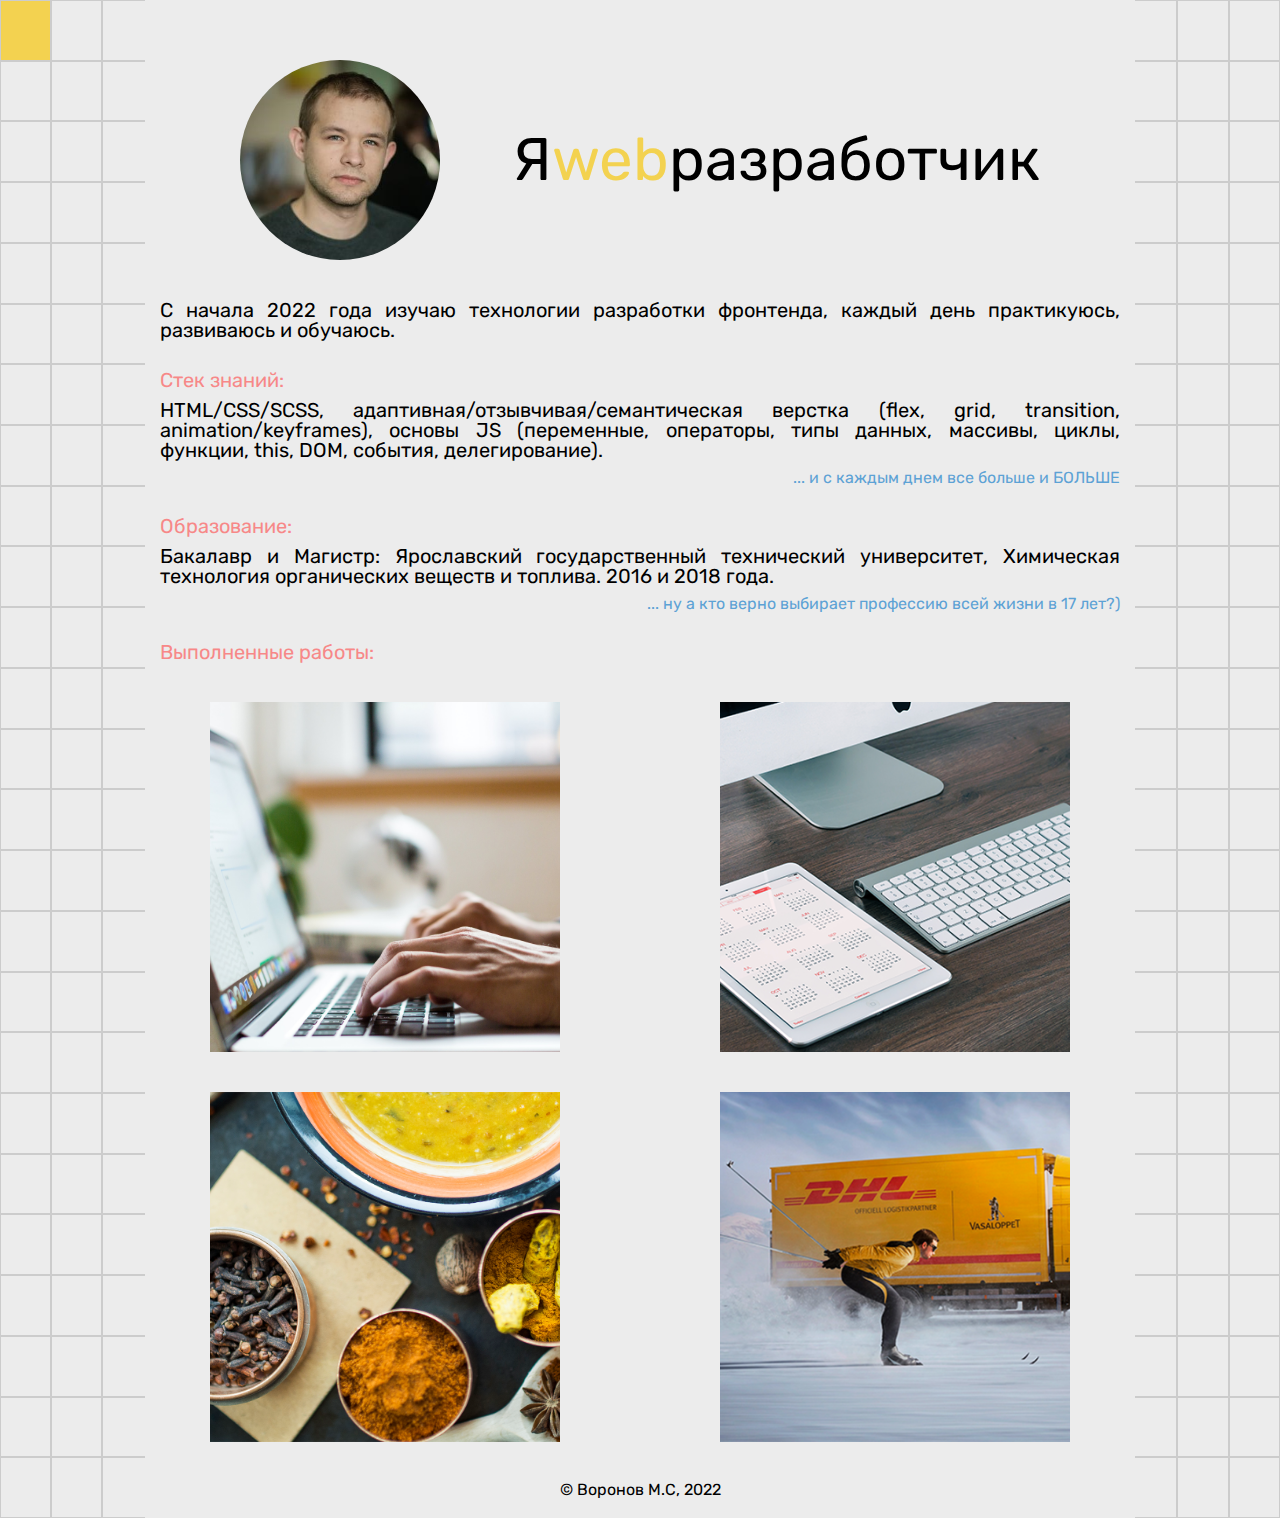
==== commit 54f76b77: "Add files via upload" ====
--- a/index.html
+++ b/index.html
@@ -1,164 +1,715 @@
 <!DOCTYPE html>
 <html lang="ru">
-
 	<head>
-		<title>Portfolio</title>
+		<title>Михаил Воронов - сегодня Junior, завтра Middle!</title>
 		<meta http-equiv="X-UA-Compatible" content="IE=edge">
 		<meta charset="UTF-8">
-		<link rel="shortcut icon" href="favicon/favicon.png" type="image/png">
-		<link rel="stylesheet" href="css/style.css">
+		<link rel="shortcut icon" href="favicon.png" type="image/png">
+		<link rel="stylesheet" href="css/style.css">		
 		<meta name="viewport" content="width=device-width, initial-scale=1.0">
-	</head>
-
-	<body>
-		<div class="wrapper">
-			<header class="header">
-				<div class="header__container">
-					<h1 class="header__title">
-						Портфолио
-					</h1>
-				</div>
-			</header>
-
+	</head>	
+	<body>				
+		<div class="wrapper">						
+			<div class="field">
+				<div class="field__cell"></div>				
+				<div class="field__cell"></div>				
+				<div class="field__cell"></div>				
+				<div class="field__cell"></div>				
+				<div class="field__cell"></div>				
+				<div class="field__cell"></div>				
+				<div class="field__cell"></div>				
+				<div class="field__cell"></div>				
+				<div class="field__cell"></div>				
+				<div class="field__cell"></div>				
+				<div class="field__cell"></div>				
+				<div class="field__cell"></div>				
+				<div class="field__cell"></div>				
+				<div class="field__cell"></div>				
+				<div class="field__cell"></div>				
+				<div class="field__cell"></div>				
+				<div class="field__cell"></div>				
+				<div class="field__cell"></div>				
+				<div class="field__cell"></div>				
+				<div class="field__cell"></div>				
+				<div class="field__cell"></div>				
+				<div class="field__cell"></div>				
+				<div class="field__cell"></div>				
+				<div class="field__cell"></div>				
+				<div class="field__cell"></div>												
+								
+				<div class="field__cell"></div>				
+				<div class="field__cell"></div>				
+				<div class="field__cell"></div>				
+				<div class="field__cell"></div>				
+				<div class="field__cell"></div>				
+				<div class="field__cell"></div>				
+				<div class="field__cell"></div>				
+				<div class="field__cell"></div>				
+				<div class="field__cell"></div>				
+				<div class="field__cell"></div>				
+				<div class="field__cell"></div>				
+				<div class="field__cell"></div>				
+				<div class="field__cell"></div>				
+				<div class="field__cell"></div>				
+				<div class="field__cell"></div>				
+				<div class="field__cell"></div>				
+				<div class="field__cell"></div>				
+				<div class="field__cell"></div>				
+				<div class="field__cell"></div>				
+				<div class="field__cell"></div>				
+				<div class="field__cell"></div>				
+				<div class="field__cell"></div>				
+				<div class="field__cell"></div>				
+				<div class="field__cell"></div>				
+				<div class="field__cell"></div>												
+								
+				<div class="field__cell"></div>				
+				<div class="field__cell"></div>				
+				<div class="field__cell"></div>				
+				<div class="field__cell"></div>				
+				<div class="field__cell"></div>				
+				<div class="field__cell"></div>				
+				<div class="field__cell"></div>				
+				<div class="field__cell"></div>				
+				<div class="field__cell"></div>				
+				<div class="field__cell"></div>				
+				<div class="field__cell"></div>				
+				<div class="field__cell"></div>				
+				<div class="field__cell"></div>				
+				<div class="field__cell"></div>				
+				<div class="field__cell"></div>				
+				<div class="field__cell"></div>				
+				<div class="field__cell"></div>				
+				<div class="field__cell"></div>				
+				<div class="field__cell"></div>				
+				<div class="field__cell"></div>				
+				<div class="field__cell"></div>				
+				<div class="field__cell"></div>				
+				<div class="field__cell"></div>				
+				<div class="field__cell"></div>				
+				<div class="field__cell"></div>												
+								
+				<div class="field__cell"></div>				
+				<div class="field__cell"></div>				
+				<div class="field__cell"></div>				
+				<div class="field__cell"></div>				
+				<div class="field__cell"></div>				
+				<div class="field__cell"></div>				
+				<div class="field__cell"></div>				
+				<div class="field__cell"></div>				
+				<div class="field__cell"></div>				
+				<div class="field__cell"></div>				
+				<div class="field__cell"></div>				
+				<div class="field__cell"></div>				
+				<div class="field__cell"></div>				
+				<div class="field__cell"></div>				
+				<div class="field__cell"></div>				
+				<div class="field__cell"></div>				
+				<div class="field__cell"></div>				
+				<div class="field__cell"></div>				
+				<div class="field__cell"></div>				
+				<div class="field__cell"></div>				
+				<div class="field__cell"></div>				
+				<div class="field__cell"></div>				
+				<div class="field__cell"></div>				
+				<div class="field__cell"></div>				
+				<div class="field__cell"></div>												
+								
+				<div class="field__cell"></div>				
+				<div class="field__cell"></div>				
+				<div class="field__cell"></div>				
+				<div class="field__cell"></div>				
+				<div class="field__cell"></div>				
+				<div class="field__cell"></div>				
+				<div class="field__cell"></div>				
+				<div class="field__cell"></div>				
+				<div class="field__cell"></div>				
+				<div class="field__cell"></div>				
+				<div class="field__cell"></div>				
+				<div class="field__cell"></div>				
+				<div class="field__cell"></div>				
+				<div class="field__cell"></div>				
+				<div class="field__cell"></div>				
+				<div class="field__cell"></div>				
+				<div class="field__cell"></div>				
+				<div class="field__cell"></div>				
+				<div class="field__cell"></div>				
+				<div class="field__cell"></div>				
+				<div class="field__cell"></div>				
+				<div class="field__cell"></div>				
+				<div class="field__cell"></div>				
+				<div class="field__cell"></div>				
+				<div class="field__cell"></div>												
+								
+				<div class="field__cell"></div>				
+				<div class="field__cell"></div>				
+				<div class="field__cell"></div>				
+				<div class="field__cell"></div>				
+				<div class="field__cell"></div>				
+				<div class="field__cell"></div>				
+				<div class="field__cell"></div>				
+				<div class="field__cell"></div>				
+				<div class="field__cell"></div>				
+				<div class="field__cell"></div>				
+				<div class="field__cell"></div>				
+				<div class="field__cell"></div>				
+				<div class="field__cell"></div>				
+				<div class="field__cell"></div>				
+				<div class="field__cell"></div>				
+				<div class="field__cell"></div>				
+				<div class="field__cell"></div>				
+				<div class="field__cell"></div>				
+				<div class="field__cell"></div>				
+				<div class="field__cell"></div>				
+				<div class="field__cell"></div>				
+				<div class="field__cell"></div>				
+				<div class="field__cell"></div>				
+				<div class="field__cell"></div>				
+				<div class="field__cell"></div>												
+								
+				<div class="field__cell"></div>				
+				<div class="field__cell"></div>				
+				<div class="field__cell"></div>				
+				<div class="field__cell"></div>				
+				<div class="field__cell"></div>				
+				<div class="field__cell"></div>				
+				<div class="field__cell"></div>				
+				<div class="field__cell"></div>				
+				<div class="field__cell"></div>				
+				<div class="field__cell"></div>				
+				<div class="field__cell"></div>				
+				<div class="field__cell"></div>				
+				<div class="field__cell"></div>				
+				<div class="field__cell"></div>				
+				<div class="field__cell"></div>				
+				<div class="field__cell"></div>				
+				<div class="field__cell"></div>				
+				<div class="field__cell"></div>				
+				<div class="field__cell"></div>				
+				<div class="field__cell"></div>				
+				<div class="field__cell"></div>				
+				<div class="field__cell"></div>				
+				<div class="field__cell"></div>				
+				<div class="field__cell"></div>				
+				<div class="field__cell"></div>												
+								
+				<div class="field__cell"></div>				
+				<div class="field__cell"></div>				
+				<div class="field__cell"></div>				
+				<div class="field__cell"></div>				
+				<div class="field__cell"></div>				
+				<div class="field__cell"></div>				
+				<div class="field__cell"></div>				
+				<div class="field__cell"></div>				
+				<div class="field__cell"></div>				
+				<div class="field__cell"></div>				
+				<div class="field__cell"></div>				
+				<div class="field__cell"></div>				
+				<div class="field__cell"></div>				
+				<div class="field__cell"></div>				
+				<div class="field__cell"></div>				
+				<div class="field__cell"></div>				
+				<div class="field__cell"></div>				
+				<div class="field__cell"></div>				
+				<div class="field__cell"></div>				
+				<div class="field__cell"></div>				
+				<div class="field__cell"></div>				
+				<div class="field__cell"></div>				
+				<div class="field__cell"></div>				
+				<div class="field__cell"></div>				
+				<div class="field__cell"></div>												
+								
+				<div class="field__cell"></div>				
+				<div class="field__cell"></div>				
+				<div class="field__cell"></div>				
+				<div class="field__cell"></div>				
+				<div class="field__cell"></div>				
+				<div class="field__cell"></div>				
+				<div class="field__cell"></div>				
+				<div class="field__cell"></div>				
+				<div class="field__cell"></div>				
+				<div class="field__cell"></div>				
+				<div class="field__cell"></div>				
+				<div class="field__cell"></div>				
+				<div class="field__cell"></div>				
+				<div class="field__cell"></div>				
+				<div class="field__cell"></div>				
+				<div class="field__cell"></div>				
+				<div class="field__cell"></div>				
+				<div class="field__cell"></div>				
+				<div class="field__cell"></div>				
+				<div class="field__cell"></div>				
+				<div class="field__cell"></div>				
+				<div class="field__cell"></div>				
+				<div class="field__cell"></div>				
+				<div class="field__cell"></div>				
+				<div class="field__cell"></div>												
+								
+				<div class="field__cell"></div>				
+				<div class="field__cell"></div>				
+				<div class="field__cell"></div>				
+				<div class="field__cell"></div>				
+				<div class="field__cell"></div>				
+				<div class="field__cell"></div>				
+				<div class="field__cell"></div>				
+				<div class="field__cell"></div>				
+				<div class="field__cell"></div>				
+				<div class="field__cell"></div>				
+				<div class="field__cell"></div>				
+				<div class="field__cell"></div>				
+				<div class="field__cell"></div>				
+				<div class="field__cell"></div>				
+				<div class="field__cell"></div>				
+				<div class="field__cell"></div>				
+				<div class="field__cell"></div>				
+				<div class="field__cell"></div>				
+				<div class="field__cell"></div>				
+				<div class="field__cell"></div>				
+				<div class="field__cell"></div>				
+				<div class="field__cell"></div>				
+				<div class="field__cell"></div>				
+				<div class="field__cell"></div>				
+				<div class="field__cell"></div>												
+								
+				<div class="field__cell"></div>				
+				<div class="field__cell"></div>				
+				<div class="field__cell"></div>				
+				<div class="field__cell"></div>				
+				<div class="field__cell"></div>				
+				<div class="field__cell"></div>				
+				<div class="field__cell"></div>				
+				<div class="field__cell"></div>				
+				<div class="field__cell"></div>				
+				<div class="field__cell"></div>				
+				<div class="field__cell"></div>				
+				<div class="field__cell"></div>				
+				<div class="field__cell"></div>				
+				<div class="field__cell"></div>				
+				<div class="field__cell"></div>				
+				<div class="field__cell"></div>				
+				<div class="field__cell"></div>				
+				<div class="field__cell"></div>				
+				<div class="field__cell"></div>				
+				<div class="field__cell"></div>				
+				<div class="field__cell"></div>				
+				<div class="field__cell"></div>				
+				<div class="field__cell"></div>				
+				<div class="field__cell"></div>				
+				<div class="field__cell"></div>												
+								
+				<div class="field__cell"></div>				
+				<div class="field__cell"></div>				
+				<div class="field__cell"></div>				
+				<div class="field__cell"></div>				
+				<div class="field__cell"></div>				
+				<div class="field__cell"></div>				
+				<div class="field__cell"></div>				
+				<div class="field__cell"></div>				
+				<div class="field__cell"></div>				
+				<div class="field__cell"></div>				
+				<div class="field__cell"></div>				
+				<div class="field__cell"></div>				
+				<div class="field__cell"></div>				
+				<div class="field__cell"></div>				
+				<div class="field__cell"></div>				
+				<div class="field__cell"></div>				
+				<div class="field__cell"></div>				
+				<div class="field__cell"></div>				
+				<div class="field__cell"></div>				
+				<div class="field__cell"></div>				
+				<div class="field__cell"></div>				
+				<div class="field__cell"></div>				
+				<div class="field__cell"></div>				
+				<div class="field__cell"></div>				
+				<div class="field__cell"></div>												
+								
+				<div class="field__cell"></div>				
+				<div class="field__cell"></div>				
+				<div class="field__cell"></div>				
+				<div class="field__cell"></div>				
+				<div class="field__cell"></div>				
+				<div class="field__cell"></div>				
+				<div class="field__cell"></div>				
+				<div class="field__cell"></div>				
+				<div class="field__cell"></div>				
+				<div class="field__cell"></div>				
+				<div class="field__cell"></div>				
+				<div class="field__cell"></div>				
+				<div class="field__cell"></div>				
+				<div class="field__cell"></div>				
+				<div class="field__cell"></div>				
+				<div class="field__cell"></div>				
+				<div class="field__cell"></div>				
+				<div class="field__cell"></div>				
+				<div class="field__cell"></div>				
+				<div class="field__cell"></div>				
+				<div class="field__cell"></div>				
+				<div class="field__cell"></div>				
+				<div class="field__cell"></div>				
+				<div class="field__cell"></div>				
+				<div class="field__cell"></div>												
+								
+				<div class="field__cell"></div>				
+				<div class="field__cell"></div>				
+				<div class="field__cell"></div>				
+				<div class="field__cell"></div>				
+				<div class="field__cell"></div>				
+				<div class="field__cell"></div>				
+				<div class="field__cell"></div>				
+				<div class="field__cell"></div>				
+				<div class="field__cell"></div>				
+				<div class="field__cell"></div>				
+				<div class="field__cell"></div>				
+				<div class="field__cell"></div>				
+				<div class="field__cell"></div>				
+				<div class="field__cell"></div>				
+				<div class="field__cell"></div>				
+				<div class="field__cell"></div>				
+				<div class="field__cell"></div>				
+				<div class="field__cell"></div>				
+				<div class="field__cell"></div>				
+				<div class="field__cell"></div>				
+				<div class="field__cell"></div>				
+				<div class="field__cell"></div>				
+				<div class="field__cell"></div>				
+				<div class="field__cell"></div>				
+				<div class="field__cell"></div>												
+								
+				<div class="field__cell"></div>				
+				<div class="field__cell"></div>				
+				<div class="field__cell"></div>				
+				<div class="field__cell"></div>				
+				<div class="field__cell"></div>				
+				<div class="field__cell"></div>				
+				<div class="field__cell"></div>				
+				<div class="field__cell"></div>				
+				<div class="field__cell"></div>				
+				<div class="field__cell"></div>				
+				<div class="field__cell"></div>				
+				<div class="field__cell"></div>				
+				<div class="field__cell"></div>				
+				<div class="field__cell"></div>				
+				<div class="field__cell"></div>				
+				<div class="field__cell"></div>				
+				<div class="field__cell"></div>				
+				<div class="field__cell"></div>				
+				<div class="field__cell"></div>				
+				<div class="field__cell"></div>				
+				<div class="field__cell"></div>				
+				<div class="field__cell"></div>				
+				<div class="field__cell"></div>				
+				<div class="field__cell"></div>				
+				<div class="field__cell"></div>												
+								
+				<div class="field__cell"></div>				
+				<div class="field__cell"></div>				
+				<div class="field__cell"></div>				
+				<div class="field__cell"></div>				
+				<div class="field__cell"></div>				
+				<div class="field__cell"></div>				
+				<div class="field__cell"></div>				
+				<div class="field__cell"></div>				
+				<div class="field__cell"></div>				
+				<div class="field__cell"></div>				
+				<div class="field__cell"></div>				
+				<div class="field__cell"></div>				
+				<div class="field__cell"></div>				
+				<div class="field__cell"></div>				
+				<div class="field__cell"></div>				
+				<div class="field__cell"></div>				
+				<div class="field__cell"></div>				
+				<div class="field__cell"></div>				
+				<div class="field__cell"></div>				
+				<div class="field__cell"></div>				
+				<div class="field__cell"></div>				
+				<div class="field__cell"></div>				
+				<div class="field__cell"></div>				
+				<div class="field__cell"></div>				
+				<div class="field__cell"></div>												
+								
+				<div class="field__cell"></div>				
+				<div class="field__cell"></div>				
+				<div class="field__cell"></div>				
+				<div class="field__cell"></div>				
+				<div class="field__cell"></div>				
+				<div class="field__cell"></div>				
+				<div class="field__cell"></div>				
+				<div class="field__cell"></div>				
+				<div class="field__cell"></div>				
+				<div class="field__cell"></div>				
+				<div class="field__cell"></div>				
+				<div class="field__cell"></div>				
+				<div class="field__cell"></div>				
+				<div class="field__cell"></div>				
+				<div class="field__cell"></div>				
+				<div class="field__cell"></div>				
+				<div class="field__cell"></div>				
+				<div class="field__cell"></div>				
+				<div class="field__cell"></div>				
+				<div class="field__cell"></div>				
+				<div class="field__cell"></div>				
+				<div class="field__cell"></div>				
+				<div class="field__cell"></div>				
+				<div class="field__cell"></div>				
+				<div class="field__cell"></div>												
+								
+				<div class="field__cell"></div>				
+				<div class="field__cell"></div>				
+				<div class="field__cell"></div>				
+				<div class="field__cell"></div>				
+				<div class="field__cell"></div>				
+				<div class="field__cell"></div>				
+				<div class="field__cell"></div>				
+				<div class="field__cell"></div>				
+				<div class="field__cell"></div>				
+				<div class="field__cell"></div>				
+				<div class="field__cell"></div>				
+				<div class="field__cell"></div>				
+				<div class="field__cell"></div>				
+				<div class="field__cell"></div>				
+				<div class="field__cell"></div>				
+				<div class="field__cell"></div>				
+				<div class="field__cell"></div>				
+				<div class="field__cell"></div>				
+				<div class="field__cell"></div>				
+				<div class="field__cell"></div>				
+				<div class="field__cell"></div>				
+				<div class="field__cell"></div>				
+				<div class="field__cell"></div>				
+				<div class="field__cell"></div>				
+				<div class="field__cell"></div>												
+								
+				<div class="field__cell"></div>				
+				<div class="field__cell"></div>				
+				<div class="field__cell"></div>				
+				<div class="field__cell"></div>				
+				<div class="field__cell"></div>				
+				<div class="field__cell"></div>				
+				<div class="field__cell"></div>				
+				<div class="field__cell"></div>				
+				<div class="field__cell"></div>				
+				<div class="field__cell"></div>				
+				<div class="field__cell"></div>				
+				<div class="field__cell"></div>				
+				<div class="field__cell"></div>				
+				<div class="field__cell"></div>				
+				<div class="field__cell"></div>				
+				<div class="field__cell"></div>				
+				<div class="field__cell"></div>				
+				<div class="field__cell"></div>				
+				<div class="field__cell"></div>				
+				<div class="field__cell"></div>				
+				<div class="field__cell"></div>				
+				<div class="field__cell"></div>				
+				<div class="field__cell"></div>				
+				<div class="field__cell"></div>				
+				<div class="field__cell"></div>												
+								
+				<div class="field__cell"></div>				
+				<div class="field__cell"></div>				
+				<div class="field__cell"></div>				
+				<div class="field__cell"></div>				
+				<div class="field__cell"></div>				
+				<div class="field__cell"></div>				
+				<div class="field__cell"></div>				
+				<div class="field__cell"></div>				
+				<div class="field__cell"></div>				
+				<div class="field__cell"></div>				
+				<div class="field__cell"></div>				
+				<div class="field__cell"></div>				
+				<div class="field__cell"></div>				
+				<div class="field__cell"></div>				
+				<div class="field__cell"></div>				
+				<div class="field__cell"></div>				
+				<div class="field__cell"></div>				
+				<div class="field__cell"></div>				
+				<div class="field__cell"></div>				
+				<div class="field__cell"></div>				
+				<div class="field__cell"></div>				
+				<div class="field__cell"></div>				
+				<div class="field__cell"></div>				
+				<div class="field__cell"></div>				
+				<div class="field__cell"></div>												
+								
+				<div class="field__cell"></div>				
+				<div class="field__cell"></div>				
+				<div class="field__cell"></div>				
+				<div class="field__cell"></div>				
+				<div class="field__cell"></div>				
+				<div class="field__cell"></div>				
+				<div class="field__cell"></div>				
+				<div class="field__cell"></div>				
+				<div class="field__cell"></div>				
+				<div class="field__cell"></div>				
+				<div class="field__cell"></div>				
+				<div class="field__cell"></div>				
+				<div class="field__cell"></div>				
+				<div class="field__cell"></div>				
+				<div class="field__cell"></div>				
+				<div class="field__cell"></div>				
+				<div class="field__cell"></div>				
+				<div class="field__cell"></div>				
+				<div class="field__cell"></div>				
+				<div class="field__cell"></div>				
+				<div class="field__cell"></div>				
+				<div class="field__cell"></div>				
+				<div class="field__cell"></div>				
+				<div class="field__cell"></div>				
+				<div class="field__cell"></div>												
+								
+				<div class="field__cell"></div>				
+				<div class="field__cell"></div>				
+				<div class="field__cell"></div>				
+				<div class="field__cell"></div>				
+				<div class="field__cell"></div>				
+				<div class="field__cell"></div>				
+				<div class="field__cell"></div>				
+				<div class="field__cell"></div>				
+				<div class="field__cell"></div>				
+				<div class="field__cell"></div>				
+				<div class="field__cell"></div>				
+				<div class="field__cell"></div>				
+				<div class="field__cell"></div>				
+				<div class="field__cell"></div>				
+				<div class="field__cell"></div>				
+				<div class="field__cell"></div>				
+				<div class="field__cell"></div>				
+				<div class="field__cell"></div>				
+				<div class="field__cell"></div>				
+				<div class="field__cell"></div>				
+				<div class="field__cell"></div>				
+				<div class="field__cell"></div>				
+				<div class="field__cell"></div>				
+				<div class="field__cell"></div>				
+				<div class="field__cell"></div>												
+								
+				<div class="field__cell"></div>				
+				<div class="field__cell"></div>				
+				<div class="field__cell"></div>				
+				<div class="field__cell"></div>				
+				<div class="field__cell"></div>				
+				<div class="field__cell"></div>				
+				<div class="field__cell"></div>				
+				<div class="field__cell"></div>				
+				<div class="field__cell"></div>				
+				<div class="field__cell"></div>				
+				<div class="field__cell"></div>				
+				<div class="field__cell"></div>				
+				<div class="field__cell"></div>				
+				<div class="field__cell"></div>				
+				<div class="field__cell"></div>				
+				<div class="field__cell"></div>				
+				<div class="field__cell"></div>				
+				<div class="field__cell"></div>				
+				<div class="field__cell"></div>				
+				<div class="field__cell"></div>				
+				<div class="field__cell"></div>				
+				<div class="field__cell"></div>				
+				<div class="field__cell"></div>				
+				<div class="field__cell"></div>				
+				<div class="field__cell"></div>												
+								
+				<div class="field__cell"></div>				
+				<div class="field__cell"></div>				
+				<div class="field__cell"></div>				
+				<div class="field__cell"></div>				
+				<div class="field__cell"></div>				
+				<div class="field__cell"></div>				
+				<div class="field__cell"></div>				
+				<div class="field__cell"></div>				
+				<div class="field__cell"></div>				
+				<div class="field__cell"></div>				
+				<div class="field__cell"></div>				
+				<div class="field__cell"></div>				
+				<div class="field__cell"></div>				
+				<div class="field__cell"></div>				
+				<div class="field__cell"></div>				
+				<div class="field__cell"></div>				
+				<div class="field__cell"></div>				
+				<div class="field__cell"></div>				
+				<div class="field__cell"></div>				
+				<div class="field__cell"></div>				
+				<div class="field__cell"></div>				
+				<div class="field__cell"></div>				
+				<div class="field__cell"></div>				
+				<div class="field__cell"></div>				
+				<div class="field__cell"></div>												
+								
+				<div class="field__cell"></div>				
+				<div class="field__cell"></div>				
+				<div class="field__cell"></div>				
+				<div class="field__cell"></div>				
+				<div class="field__cell"></div>				
+				<div class="field__cell"></div>				
+				<div class="field__cell"></div>				
+				<div class="field__cell"></div>				
+				<div class="field__cell"></div>				
+				<div class="field__cell"></div>				
+				<div class="field__cell"></div>				
+				<div class="field__cell"></div>				
+				<div class="field__cell"></div>				
+				<div class="field__cell"></div>				
+				<div class="field__cell"></div>				
+				<div class="field__cell"></div>				
+				<div class="field__cell"></div>				
+				<div class="field__cell"></div>				
+				<div class="field__cell"></div>				
+				<div class="field__cell"></div>				
+				<div class="field__cell"></div>				
+				<div class="field__cell"></div>				
+				<div class="field__cell"></div>				
+				<div class="field__cell"></div>				
+				<div class="field__cell"></div>												
+			</div>
+			<header class="header"></header>
 			<main class="main">
-				<section class="portfolio">
-					<div class="portfolio__wrapper">
-						<div class="portfolio__container">
-							<div class="portfolio__flex-one">
-								<div class="portfolio__element-one">
-									<div class="portfolio__info">
-										<h2 class="portfolio__title">Healthy Food</h2>
-									</div>
-									<div class="portfolio__images">
-										<div class="portfolio__image">
-											<img src="img/1_healthy_food/breakfast.png" alt="">
-										</div>
-									</div>
-									<a href="healthyfood/index.html" class="portfolio__button button__body">
-										<div class="portfolio__button-text button__text">
-											Открыть
-										</div>
+				<section class="about">
+					<div class="about__container">
+						<div class="about__row">
+							<div class="about__photo">
+								<img src="img/i.jpg" alt="my_photo">
+							</div>
+							<h1 class="about__title">Я<span>web</span>разработчик</h1>
+						</div>
+						<p class="about__text">С начала 2022 года изучаю технологии разработки фронтенда, каждый день практикуюсь, развиваюсь и обучаюсь.</р>
+						<p class="about__subtitle">Стек знаний:</p>
+						<p class="about__text">HTML/CSS/SCSS, адаптивная/отзывчивая/семантическая верстка (flex, grid, transition, animation/keyframes), основы JS (переменные, операторы, типы данных, массивы, циклы, функции, this, DOM, события, делегирование).</p>
+						<p class="about__ps">... и с каждым днем все больше и БОЛЬШЕ</p>
+						<p class="about__subtitle">Образование:</p>												
+						<p class="about__text">Бакалавр и Магистр: Ярославский государственный технический университет, Химическая технология органических веществ и топлива. 2016 и 2018 года.</р>
+						<p class="about__ps">... ну а кто верно выбирает профессию всей жизни в 17 лет?)</p>
+						<p class="about__subtitle">Выполненные работы:</p>												
+						<div class="about__portfolio portfolio">
+							<div class="portfolio__works">
+								<div class="portfolio__work">									
+									<a href="landings/utopia/index.html">
+										<img src="img/utopia.png" alt="utopia_website">
 									</a>
 								</div>
-								<div class="portfolio__element-two">
-									<div class="portfolio__info">
-										<h2 class="portfolio__title">Travel Blog</h2>
-									</div>
-									<div class="portfolio__images">
-										<div class="portfolio__image">
-											<img src="img/2_travel_blog-bej/about.png" alt="">
-										</div>
-									</div>
-									<a href="travelblog/index.html" class="portfolio__button button__body">
-										<div class="portfolio__button-text button__text">
-											Открыть
-										</div>
+								<div class="portfolio__work">									
+									<a href="landings/webdevelopment/index.html">
+										<img src="img/web_development_project.png" alt="development_website">
 									</a>
-								</div>
-							</div>
-							<div class="portfolio__flex-two">
-								<div class="portfolio__element-one">
-									<div class="portfolio__info">
-										<h2 class="portfolio__title">Mariela</h2>
-									</div>
-									<div class="portfolio__images">
-										<div class="portfolio__image">
-											<img src="img/3_mariela/2.png" alt="">
-										</div>
-									</div>
-									<a href="mariela/index.html" class="portfolio__button button__body">
-										<div class="portfolio__button-text button__text">
-											Открыть
-										</div>
+								</div>							
+								<div class="portfolio__work">
+									<a href="landings/brunch/index.html">
+										<img src="img/brunch.png" alt="brunch_website">									
 									</a>
-								</div>
-								<div class="portfolio__element-two">
-									<div class="portfolio__info">
-										<h2 class="portfolio__title">Aperture</h2>
-									</div>
-									<div class="portfolio__images">
-										<div class="portfolio__image">
-											<img src="img/4_aperture/wildlife.png" alt="">
-										</div>
-									</div>
-									<a href="aperture/index.html" class="portfolio__button button__body">
-										<div class="portfolio__button-text button__text">
-											Открыть
-										</div>
-									</a>
-								</div>
-							</div>
-							<div class="portfolio__flex-three">
-								<div class="portfolio__element-one">
-									<div class="portfolio__info">
-										<h2 class="portfolio__title">Brunch</h2>
-									</div>
-									<div class="portfolio__images">
-										<div class="portfolio__image">
-											<img src="img/5_brunch/bg.png" alt="">
-										</div>
-									</div>
-									<a href="brunch/index.html" class="portfolio__button button__body">
-										<div class="portfolio__button-text button__text">
-											Открыть
-										</div>
-									</a>
-								</div>
-								<div class="portfolio__element-two">
-									<div class="portfolio__info">
-										<h2 class="portfolio__title">Deliver Website</h2>
-									</div>
-									<div class="portfolio__images">
-										<div class="portfolio__image">
-											<img src="img/6_deliver_website/truck.png" alt="">
-										</div>
-									</div>
-									<a href="deliverwebsite/index.html" class="portfolio__button button__body">
-										<div class="portfolio__button-text button__text">
-											Открыть
-										</div>
-									</a>
-								</div>
-							</div>
-							<div class="portfolio__flex-for">
-								<div class="portfolio__element-one">
-									<div class="portfolio__info">
-										<h2 class="portfolio__title">Utopia</h2>
-									</div>
-									<div class="portfolio__images">
-										<div class="portfolio__image">
-											<img src="img/7_utopia/notebook.png" alt="">
-										</div>
-									</div>
-									<a href="utopia/index.html" class="portfolio__button button__body">
-										<div class="portfolio__button-text button__text">
-											Открыть
-										</div>
-									</a>
-								</div>
-								<div class="portfolio__element-two">
-									<div class="portfolio__info">
-										<h2 class="portfolio__title">Web Development</h2>
-									</div>
-									<div class="portfolio__images">
-										<div class="portfolio__image">
-											<img src="img/8_web_development_project/bag.png" alt="">
-										</div>
-									</div>
-									<a href="webdevelopment/index.html" class="portfolio__button button__body">
-										<div class="portfolio__button-text button__text">
-											Открыть
-										</div>
+								</div>							
+								<div class="portfolio__work">			
+									<a href="landings/deliverwebsite/index.html">
+										<img src="img/deliver_website.png" alt="deliver_website">									
 									</a>
 								</div>
 							</div>
 						</div>
 					</div>
-				</section>
+				</section>				
 			</main>
-
 			<footer class="footer">
-			</footer>
-		</div>
+				<div class="footer__container">© Воронов М.С, 2022</div>
+			</footer>		
+		</div>				
+		<script src="js/script.js"></script>		 
 	</body>
 </html>--- a/css/style.css
+++ b/css/style.css
@@ -1,6 +1,6 @@
 @charset "UTF-8";
 /*Обнуление*/
-@import url("https://fonts.googleapis.com/css2?family=Roboto&display=swap");
+@import url(https://fonts.googleapis.com/css?family=Rubik:300,regular,500,600,700,800,900,300italic,italic,500italic,600italic,700italic,800italic,900italic);
 *, *::before, *::after {
   padding: 0;
   margin: 0;
@@ -73,14 +73,7 @@
 
 /*--------------------*/
 html, body {
-  height: 100%;
-  line-height: 1;
-  font-family: 'Roboto', sans-serif;
-  font-size: 16px;
-  color: #fff;
-  background: black;
-  background: -webkit-gradient(linear, left top, right top, from(black), color-stop(50%, #00049a), to(black));
-  background: linear-gradient(90deg, black 0%, #00049a 50%, black 100%);
+  font-family: Rubik, sans-serif;
 }
 
 .wrapper {
@@ -93,20 +86,33 @@
   -webkit-box-direction: normal;
       -ms-flex-direction: column;
           flex-direction: column;
+  background-color: #ececec;
 }
 
 [class*="__container"] {
-  max-width: 1200px;
+  max-width: 990px;
   margin: 0 auto;
-  padding: 0 50px;
-  padding-left: calc(15px + 35 * ((100vw - 320px) / 1120));
-  padding-right: calc(15px + 35 * ((100vw - 320px) / 1120));
-}
-
-@media (min-width: 1800px) {
-  [class*="__container"] {
-    max-width: 1500px;
-  }
+  padding: 0 15px;
+  background-color: #ececec;
+  position: relative;
+  z-index: 3;
+  /*
+    // PC
+    @media (max-width: px) { = по макету + отступы безопасности (они 30px)
+        max-width: 970px;
+    }
+    // TABLET
+    @media (max-width: 991.98px) {
+        max-width: 750px;
+    }
+    // MOBILE
+    @media (max-width: 767.98px) {
+        max-width: none;
+    }
+    // LITTLE MOBILE
+    @media (max-width: 479.98px) {   
+    }
+    */
 }
 
 .main {
@@ -115,221 +121,238 @@
           flex: 1 1 auto;
 }
 
-.header__title {
-  text-align: center;
-  font-size: 30px;
-  text-transform: uppercase;
-  letter-spacing: 2px;
-  padding-top: 100px;
-  padding-bottom: 50px;
-  font-size: calc(25px + 5 * ((100vw - 320px) / 1120));
-  letter-spacing: calc(1px + 1 * ((100vw - 320px) / 1120));
-  padding-top: calc(30px + 70 * ((100vw - 320px) / 1120));
-  padding-bottom: calc(20px + 30 * ((100vw - 320px) / 1120));
-}
-
-.portfolio__flex-one {
-  display: -webkit-box;
-  display: -ms-flexbox;
-  display: flex;
-  gap: 100px;
-  gap: calc(30px + 70 * ((100vw - 320px) / 1120));
-}
-
-@media (max-width: 767.98px) {
-  .portfolio__flex-one {
-    display: block;
-  }
-}
-
-.portfolio__flex-two {
-  display: -webkit-box;
-  display: -ms-flexbox;
-  display: flex;
-  gap: 100px;
-  gap: calc(30px + 70 * ((100vw - 320px) / 1120));
-}
-
-@media (max-width: 767.98px) {
-  .portfolio__flex-two {
-    display: block;
-  }
-}
-
-.portfolio__flex-three {
-  display: -webkit-box;
-  display: -ms-flexbox;
-  display: flex;
-  gap: 100px;
-  gap: calc(30px + 70 * ((100vw - 320px) / 1120));
-}
-
-@media (max-width: 767.98px) {
-  .portfolio__flex-three {
-    display: block;
-  }
-}
-
-.portfolio__flex-for {
-  display: -webkit-box;
-  display: -ms-flexbox;
-  display: flex;
-  gap: 100px;
-  gap: calc(30px + 70 * ((100vw - 320px) / 1120));
-}
-
-@media (max-width: 767.98px) {
-  .portfolio__flex-for {
-    display: block;
-  }
-}
-
-.portfolio__element-one {
-  -webkit-box-flex: 1;
-      -ms-flex: 1 1 50%;
-          flex: 1 1 50%;
-  padding-left: 5px;
-  padding-right: 5px;
-  overflow: hidden;
-}
-
-.portfolio__element-two {
-  -webkit-box-flex: 1;
-      -ms-flex: 1 1 50%;
-          flex: 1 1 50%;
-  overflow: hidden;
-  padding-left: 5px;
-  padding-right: 5px;
-}
-
-.portfolio__title {
-  text-align: center;
-  font-size: 22px;
-  letter-spacing: 1px;
-  margin-top: 40px;
-  margin-bottom: 40px;
-  font-size: calc(18px + 4 * ((100vw - 320px) / 1120));
-  margin-top: calc(20px + 20 * ((100vw - 320px) / 1120));
-  margin-bottom: calc(20px + 20 * ((100vw - 320px) / 1120));
-}
-
-.portfolio__images {
-  margin-bottom: 40px;
+.field {
+  display: -webkit-box;
+  display: -ms-flexbox;
+  display: flex;
+  -ms-flex-wrap: wrap;
+      flex-wrap: wrap;
+  position: absolute;
+  z-index: 2;
+  top: 0;
+  left: 0;
+}
+
+.field__cell {
+  width: 0;
+  height: 0;
   position: relative;
-  margin-bottom: calc(20px + 20 * ((100vw - 320px) / 1120));
-}
-
-@media (min-width: 767.98px) {
-  .portfolio__images::before {
-    content: '';
-    background-color: rgba(0, 0, 0, 0);
-    width: 100%;
-    height: 120%;
-    position: absolute;
-    bottom: 0;
-    left: 0;
-    border-radius: 30px;
-    -webkit-box-shadow: 0 0 5px #fff;
-            box-shadow: 0 0 5px #fff;
-    -webkit-transition: all 0.8s ease 0s;
-    transition: all 0.8s ease 0s;
-  }
-}
-
-.portfolio__image {
+  border: 1px solid #ccc;
+}
+
+.about__row {
+  display: -webkit-box;
+  display: -ms-flexbox;
+  display: flex;
+  -webkit-box-pack: justify;
+      -ms-flex-pack: justify;
+          justify-content: space-between;
+  -webkit-box-align: center;
+      -ms-flex-align: center;
+          align-items: center;
+  max-width: 800px;
+  margin: 0 auto;
+  padding: 60px 0 40px 0;
+}
+
+@media (max-width: 1023.98px) {
+  .about__row {
+    max-width: 750px;
+    padding: 40px 0 30px 0;
+  }
+}
+
+@media (max-width: 767.98px) {
+  .about__row {
+    max-width: 520px;
+    padding: 20px 0;
+  }
+}
+
+@media (max-width: 549.98px) {
+  .about__row {
+    max-width: 400px;
+  }
+}
+
+@media (max-width: 424.98px) {
+  .about__row {
+    max-width: 290px;
+    -webkit-box-orient: vertical;
+    -webkit-box-direction: normal;
+        -ms-flex-direction: column;
+            flex-direction: column;
+  }
+}
+
+.about__photo {
+  -webkit-box-flex: 0;
+      -ms-flex: 0 1 200px;
+          flex: 0 1 200px;
+  height: 200px;
   position: relative;
-  padding: 0 0 88% 0;
-}
-
-.portfolio__image img {
-  max-width: 100%;
+}
+
+@media (max-width: 767.98px) {
+  .about__photo {
+    -webkit-box-flex: 0;
+        -ms-flex: 0 1 150px;
+            flex: 0 1 150px;
+    height: 150px;
+  }
+}
+
+@media (max-width: 549.98px) {
+  .about__photo {
+    -webkit-box-flex: 0;
+        -ms-flex: 0 1 100px;
+            flex: 0 1 100px;
+    height: 100px;
+  }
+}
+
+@media (max-width: 424.98px) {
+  .about__photo {
+    width: 100px;
+    margin: 0 auto 15px 15px;
+  }
+}
+
+.about__photo img {
   width: 100%;
   height: 100%;
+  border-radius: 50%;
+}
+
+.about__title {
+  font-size: 60px;
+}
+
+@media (max-width: 767.98px) {
+  .about__title {
+    font-size: 40px;
+  }
+}
+
+@media (max-width: 549.98px) {
+  .about__title {
+    font-size: 32px;
+  }
+}
+
+.about__title span {
+  color: #f3d250;
+}
+
+.about__text {
+  font-size: 20px;
+  padding: 0 0 10px 0;
+  text-align: justify;
+}
+
+@media (max-width: 767.98px) {
+  .about__text {
+    font-size: 18px;
+  }
+}
+
+@media (max-width: 549.98px) {
+  .about__text {
+    text-align: left;
+  }
+}
+
+.about__subtitle {
+  font-size: 20px;
+  padding: 20px 0 10px 0;
+  color: #f78888;
+}
+
+.about__ps {
+  font-size: 16px;
+  padding: 0 0 10px 0;
+  display: -webkit-box;
+  display: -ms-flexbox;
+  display: flex;
+  -webkit-box-pack: end;
+      -ms-flex-pack: end;
+          justify-content: flex-end;
+  color: #5da2d5;
+}
+
+@media (max-width: 549.98px) {
+  .about__ps {
+    -webkit-box-pack: center;
+        -ms-flex-pack: center;
+            justify-content: center;
+    max-width: 85vw;
+    margin: 0 auto;
+    text-align: center;
+  }
+}
+
+.portfolio__works {
+  display: -webkit-box;
+  display: -ms-flexbox;
+  display: flex;
+  -webkit-box-pack: justify;
+      -ms-flex-pack: justify;
+          justify-content: space-between;
+  -ms-flex-wrap: wrap;
+      flex-wrap: wrap;
+  padding: 10px 0 0 0;
+  margin: 0 auto;
+  max-width: 860px;
+}
+
+@media (max-width: 767.98px) {
+  .portfolio__works {
+    max-width: 640px;
+  }
+}
+
+@media (max-width: 649.98px) {
+  .portfolio__works {
+    display: block;
+  }
+}
+
+.portfolio__work {
+  -webkit-box-flex: 0;
+      -ms-flex: 0 1 350px;
+          flex: 0 1 350px;
+  height: 350px;
+  position: relative;
+  margin: 20px 0;
+}
+
+@media (max-width: 767.98px) {
+  .portfolio__work {
+    -webkit-box-flex: 0;
+        -ms-flex: 0 1 300px;
+            flex: 0 1 300px;
+    height: 300px;
+    margin: 15px 0;
+  }
+}
+
+@media (max-width: 649.98px) {
+  .portfolio__work {
+    width: 80vw;
+    height: 60vw;
+    margin: 0 auto 20px auto;
+  }
+}
+
+.portfolio__work img {
   position: absolute;
   top: 0;
   left: 0;
-  -o-object-fit: cover;
-     object-fit: cover;
-  border-radius: 30px;
-}
-
-.portfolio__button {
-  margin-bottom: 50px;
-  margin-bottom: calc(20px + 30 * ((100vw - 320px) / 1120));
-}
-
-.button__body {
-  display: inline-block;
-  width: 180px;
-  height: 50px;
-  line-height: 50px;
-  border: 1px solid #fff;
-  border-radius: 30px;
-  position: relative;
-  left: 50%;
-  -webkit-transform: translate(-50%, 0);
-          transform: translate(-50%, 0);
-  position: relative;
-}
-
-.button__body::before {
-  content: '';
-  width: 200px;
-  height: 70px;
-  border: 1px solid rgba(255, 255, 255, 0.5);
-  border-radius: 40px;
-  position: absolute;
-  top: -10px;
-  left: -11px;
-  opacity: 0;
-  -webkit-transition: all 0.8s ease 0s;
-  transition: all 0.8s ease 0s;
-}
-
-.button__body::after {
-  content: '';
-  width: 220px;
-  height: 90px;
-  border: 1px solid rgba(255, 255, 255, 0.2);
-  border-radius: 50px;
-  position: absolute;
-  top: -20px;
-  left: -21px;
-  opacity: 0;
-  -webkit-transition: all 0.8s ease 0.4s;
-  transition: all 0.8s ease 0.4s;
-}
-
-@media (min-width: 767.98px) {
-  .button__body:hover::before {
-    content: '';
-    width: 200px;
-    height: 70px;
-    border: 1px solid rgba(255, 255, 255, 0.5);
-    border-radius: 40px;
-    position: absolute;
-    top: -10px;
-    left: -11px;
-    opacity: 1;
-  }
-  .button__body:hover::after {
-    content: '';
-    width: 220px;
-    height: 90px;
-    border: 1px solid rgba(255, 255, 255, 0.2);
-    border-radius: 50px;
-    position: absolute;
-    top: -20px;
-    left: -21px;
-    opacity: 1;
-  }
-}
-
-.button__text {
+  width: 100%;
+  height: 100%;
+}
+
+.footer__container {
+  padding: 20px 0;
   text-align: center;
-  font-size: 20px;
-  text-transform: uppercase;
-  letter-spacing: 1px;
-  color: #fff;
-  font-size: calc(17px + 3 * ((100vw - 320px) / 1120));
-}
+}
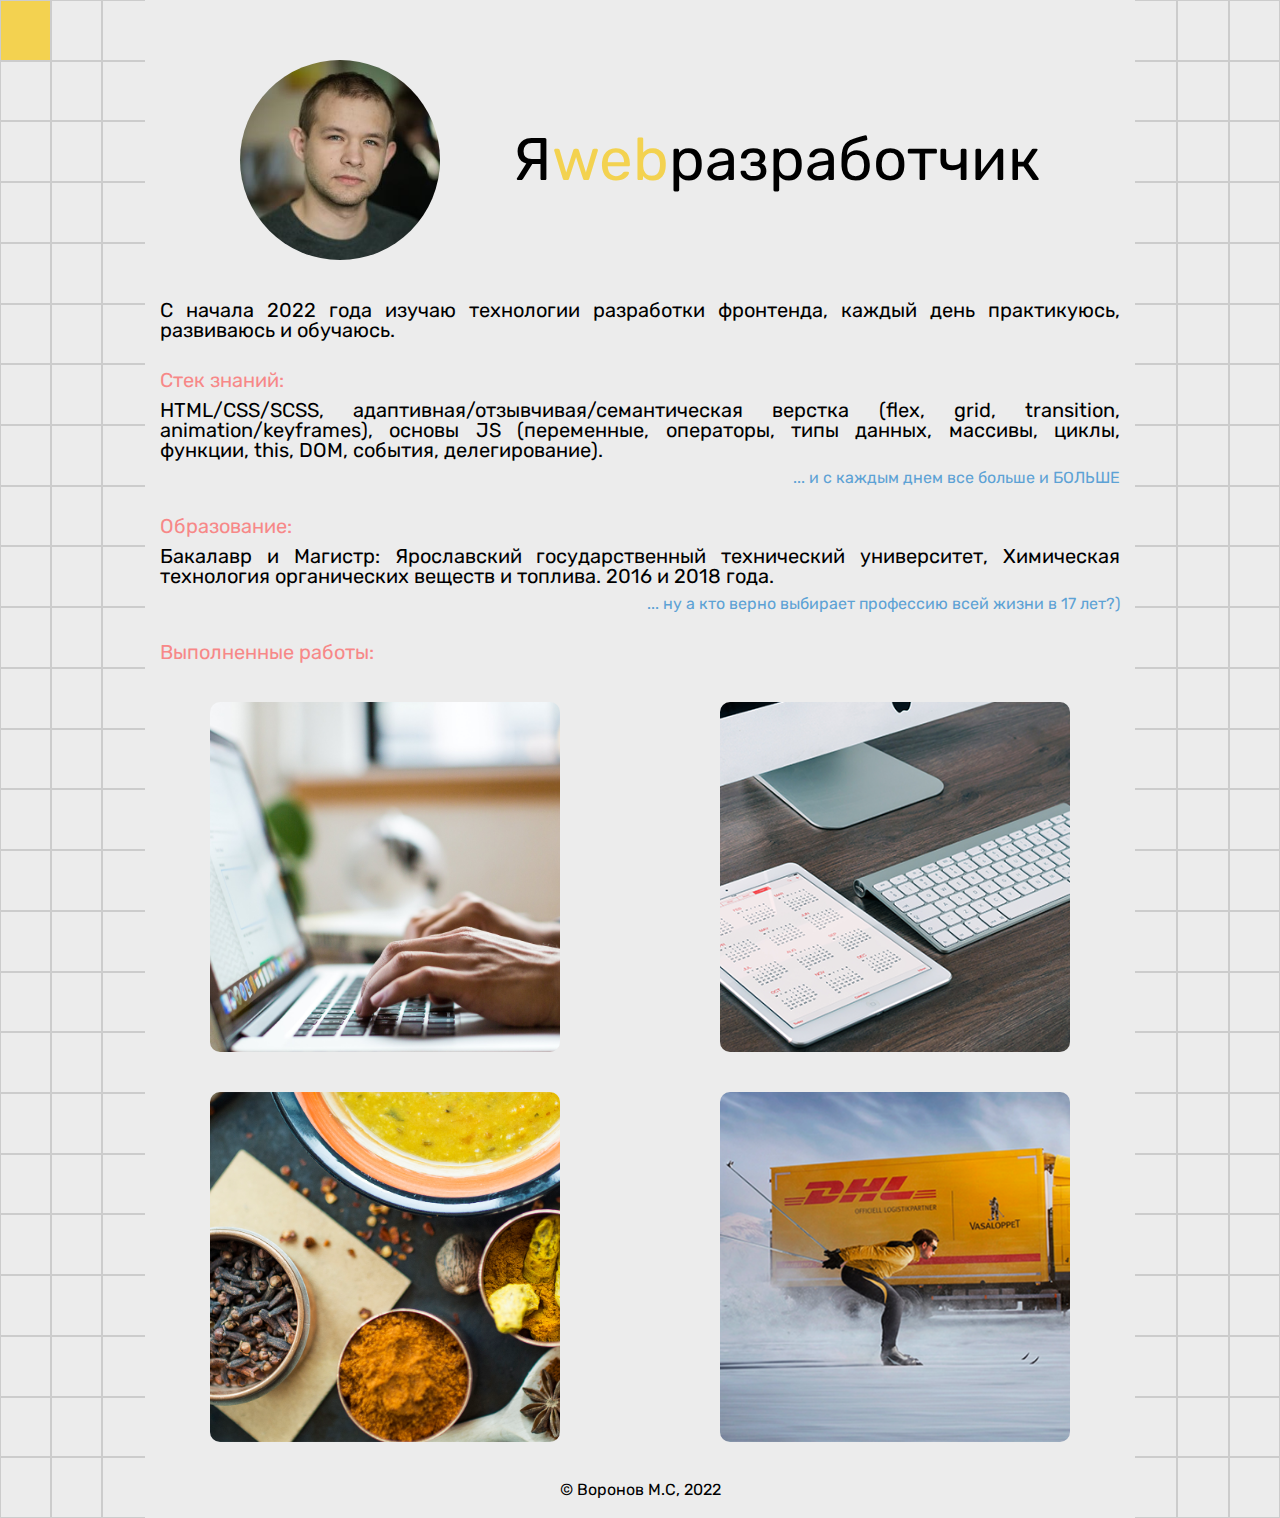
==== commit 1568c818: "Add files via upload" ====
--- a/index.html
+++ b/index.html
@@ -683,21 +683,25 @@
 							<div class="portfolio__works">
 								<div class="portfolio__work">									
 									<a href="landings/utopia/index.html">
+										<span>Адаптивная верстка лендинга экологичного браузера Utopia</span>
 										<img src="img/utopia.png" alt="utopia_website">
 									</a>
 								</div>
 								<div class="portfolio__work">									
 									<a href="landings/webdevelopment/index.html">
+										<span>Адаптивная верстка лендинга веб-студии</span>
 										<img src="img/web_development_project.png" alt="development_website">
 									</a>
 								</div>							
 								<div class="portfolio__work">
 									<a href="landings/brunch/index.html">
+										<span>Адаптивная верстка лендинга кафе Brunch</span>
 										<img src="img/brunch.png" alt="brunch_website">									
 									</a>
 								</div>							
 								<div class="portfolio__work">			
 									<a href="landings/deliverwebsite/index.html">
+										<span>Адаптивная верстка лендинга сайта доставки DHL</span>
 										<img src="img/deliver_website.png" alt="deliver_website">									
 									</a>
 								</div>
--- a/css/style.css
+++ b/css/style.css
@@ -137,7 +137,22 @@
   width: 0;
   height: 0;
   position: relative;
-  border: 1px solid #ccc;
+  border: 1px solid #cccccc;
+  display: -webkit-box;
+  display: -ms-flexbox;
+  display: flex;
+  -webkit-box-pack: center;
+      -ms-flex-pack: center;
+          justify-content: center;
+  -webkit-box-align: center;
+      -ms-flex-align: center;
+          align-items: center;
+}
+
+.field__cell span {
+  font-size: 14px;
+  text-align: center;
+  pointer-events: none;
 }
 
 .about__row {
@@ -242,6 +257,15 @@
 
 .about__title span {
   color: #f3d250;
+  position: relative;
+  top: -50vh;
+  -webkit-transition: all 0.3s ease 3s;
+  -o-transition: all 0.3s ease 3s;
+  transition: all 0.3s ease 3s;
+}
+
+.about__title span.js-active {
+  top: 0;
 }
 
 .about__text {
@@ -314,6 +338,7 @@
 @media (max-width: 649.98px) {
   .portfolio__works {
     display: block;
+    padding: 10px 0 20px 0;
   }
 }
 
@@ -324,6 +349,8 @@
   height: 350px;
   position: relative;
   margin: 20px 0;
+  border-radius: 10px;
+  overflow: hidden;
 }
 
 @media (max-width: 767.98px) {
@@ -344,12 +371,81 @@
   }
 }
 
+.portfolio__work a {
+  display: -webkit-box;
+  display: -ms-flexbox;
+  display: flex;
+  -webkit-box-pack: center;
+      -ms-flex-pack: center;
+          justify-content: center;
+  -webkit-box-align: center;
+      -ms-flex-align: center;
+          align-items: center;
+  height: 100%;
+}
+
+.portfolio__work a::after {
+  content: '';
+  background-color: rgba(0, 0, 0, 0);
+  position: absolute;
+  top: 0;
+  left: 0;
+  width: 100%;
+  height: 100%;
+  -webkit-transition: all 0.2s ease 0s;
+  -o-transition: all 0.2s ease 0s;
+  transition: all 0.2s ease 0s;
+}
+
+.portfolio__work a:hover::after {
+  background-color: rgba(0, 0, 0, 0.8);
+}
+
+.portfolio__work a:hover span {
+  opacity: 1;
+}
+
+.portfolio__work a:hover img {
+  -webkit-transform: scale(1.1);
+      -ms-transform: scale(1.1);
+          transform: scale(1.1);
+}
+
+.portfolio__work span {
+  position: relative;
+  z-index: 3;
+  color: #fff;
+  font-size: 22px;
+  line-height: 1.2;
+  text-align: center;
+  max-width: 80%;
+  opacity: 0;
+  -webkit-transition: all 0.2s ease 0s;
+  -o-transition: all 0.2s ease 0s;
+  transition: all 0.2s ease 0s;
+}
+
+@media (max-width: 767.98px) {
+  .portfolio__work span {
+    font-size: 20px;
+  }
+}
+
+@media (max-width: 424.98px) {
+  .portfolio__work span {
+    font-size: 18px;
+  }
+}
+
 .portfolio__work img {
   position: absolute;
   top: 0;
   left: 0;
   width: 100%;
   height: 100%;
+  -webkit-transition: all 0.2s ease 0s;
+  -o-transition: all 0.2s ease 0s;
+  transition: all 0.2s ease 0s;
 }
 
 .footer__container {
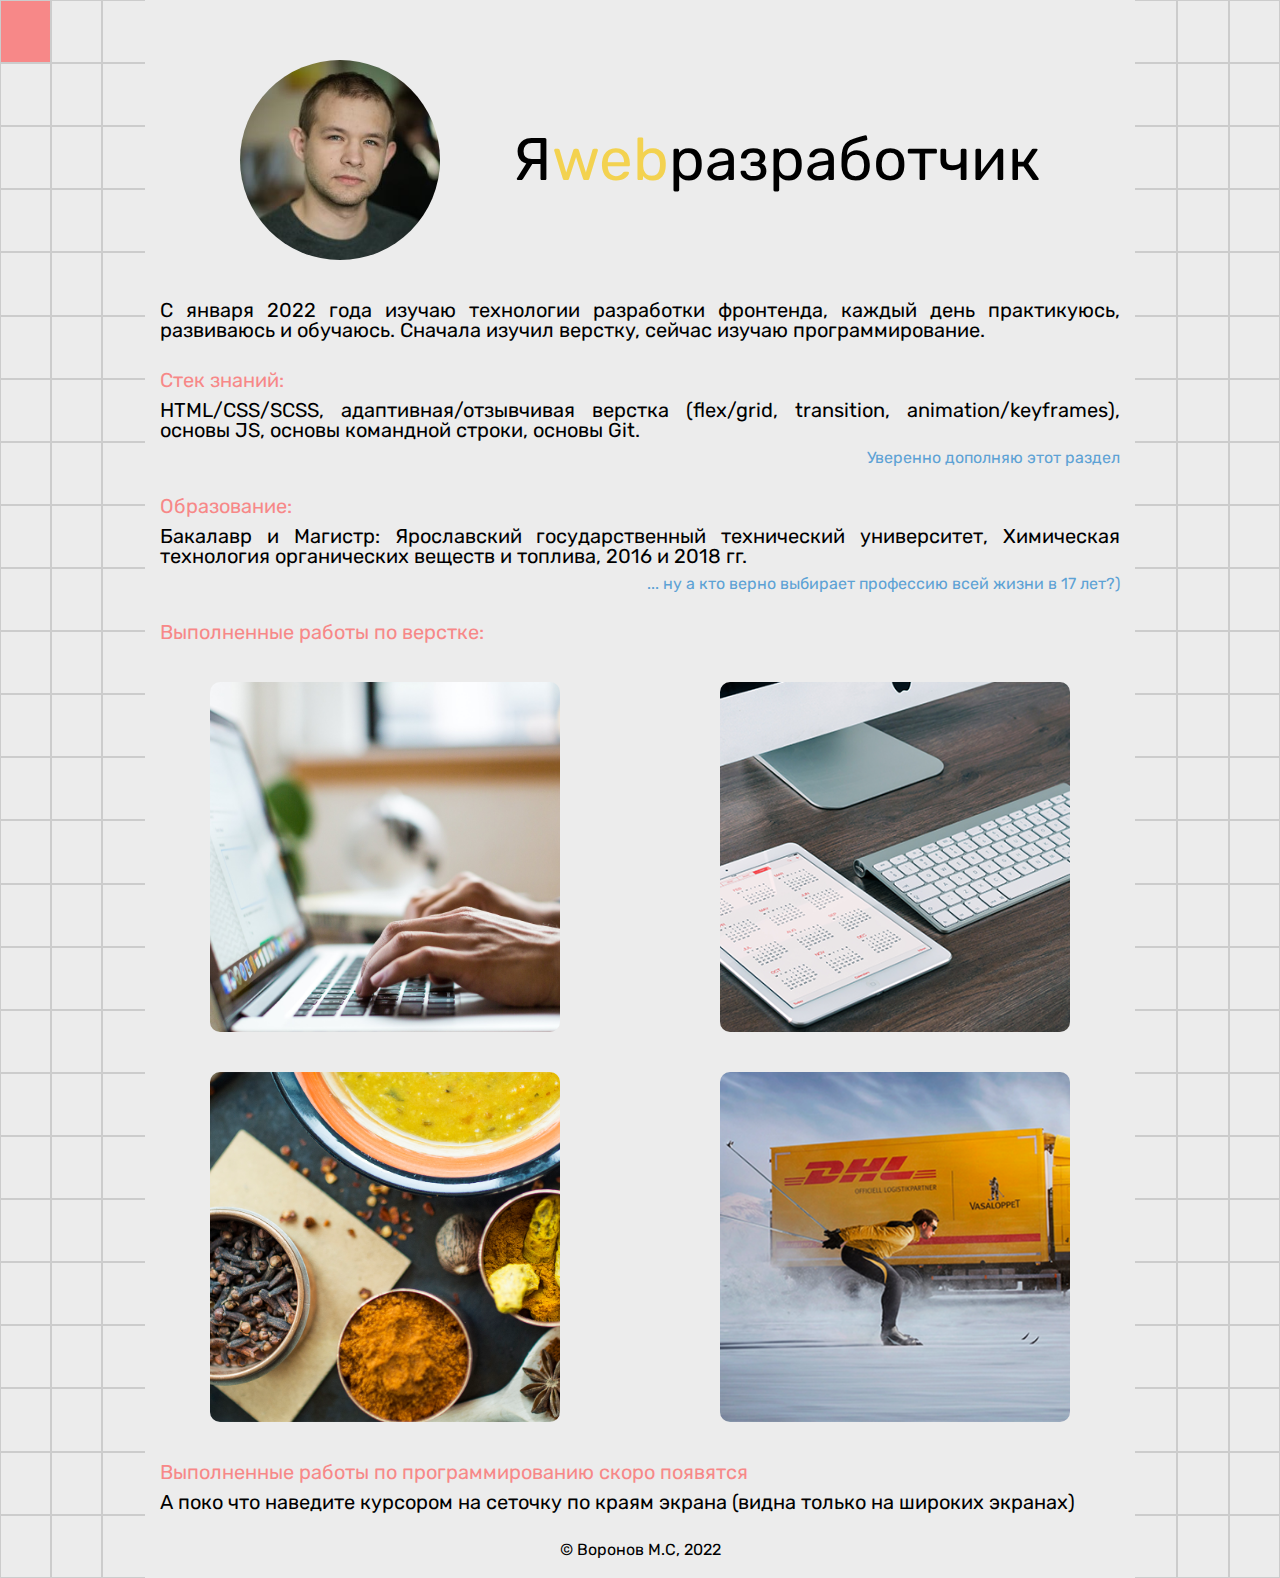
==== commit 21cdb672: "Update index.html" ====
--- a/index.html
+++ b/index.html
@@ -1,7 +1,7 @@
 <!DOCTYPE html>
 <html lang="ru">
 	<head>
-		<title>Михаил Воронов - сегодня Junior, завтра Middle!</title>
+		<title>Михаил Воронов</title>
 		<meta http-equiv="X-UA-Compatible" content="IE=edge">
 		<meta charset="UTF-8">
 		<link rel="shortcut icon" href="favicon.png" type="image/png">
@@ -671,14 +671,14 @@
 							</div>
 							<h1 class="about__title">Я<span>web</span>разработчик</h1>
 						</div>
-						<p class="about__text">С начала 2022 года изучаю технологии разработки фронтенда, каждый день практикуюсь, развиваюсь и обучаюсь.</р>
+						<p class="about__text">С января 2022 года изучаю технологии разработки фронтенда, каждый день практикуюсь, развиваюсь и обучаюсь. Сначала изучил верстку, сейчас изучаю программирование.</р>
 						<p class="about__subtitle">Стек знаний:</p>
-						<p class="about__text">HTML/CSS/SCSS, адаптивная/отзывчивая/семантическая верстка (flex, grid, transition, animation/keyframes), основы JS (переменные, операторы, типы данных, массивы, циклы, функции, this, DOM, события, делегирование).</p>
-						<p class="about__ps">... и с каждым днем все больше и БОЛЬШЕ</p>
+						<p class="about__text">HTML/CSS/SCSS, адаптивная/отзывчивая верстка (flex/grid, transition, animation/keyframes), основы JS, основы командной строки, основы Git.</p>
+						<p class="about__ps">Уверенно дополняю этот раздел</p>
 						<p class="about__subtitle">Образование:</p>												
-						<p class="about__text">Бакалавр и Магистр: Ярославский государственный технический университет, Химическая технология органических веществ и топлива. 2016 и 2018 года.</р>
+						<p class="about__text">Бакалавр и Магистр: Ярославский государственный технический университет, Химическая технология органических веществ и топлива, 2016 и 2018 гг.</р>
 						<p class="about__ps">... ну а кто верно выбирает профессию всей жизни в 17 лет?)</p>
-						<p class="about__subtitle">Выполненные работы:</p>												
+						<p class="about__subtitle">Выполненные работы по верстке:</p>												
 						<div class="about__portfolio portfolio">
 							<div class="portfolio__works">
 								<div class="portfolio__work">									
@@ -707,6 +707,8 @@
 								</div>
 							</div>
 						</div>
+						<p class="about__subtitle">Выполненные работы по программированию скоро появятся</p>
+						<p class="about__text">А поко что наведите курсором на сеточку по краям экрана (видна только на широких экранах)</р>
 					</div>
 				</section>				
 			</main>
@@ -716,4 +718,4 @@
 		</div>				
 		<script src="js/script.js"></script>		 
 	</body>
-</html>+</html>
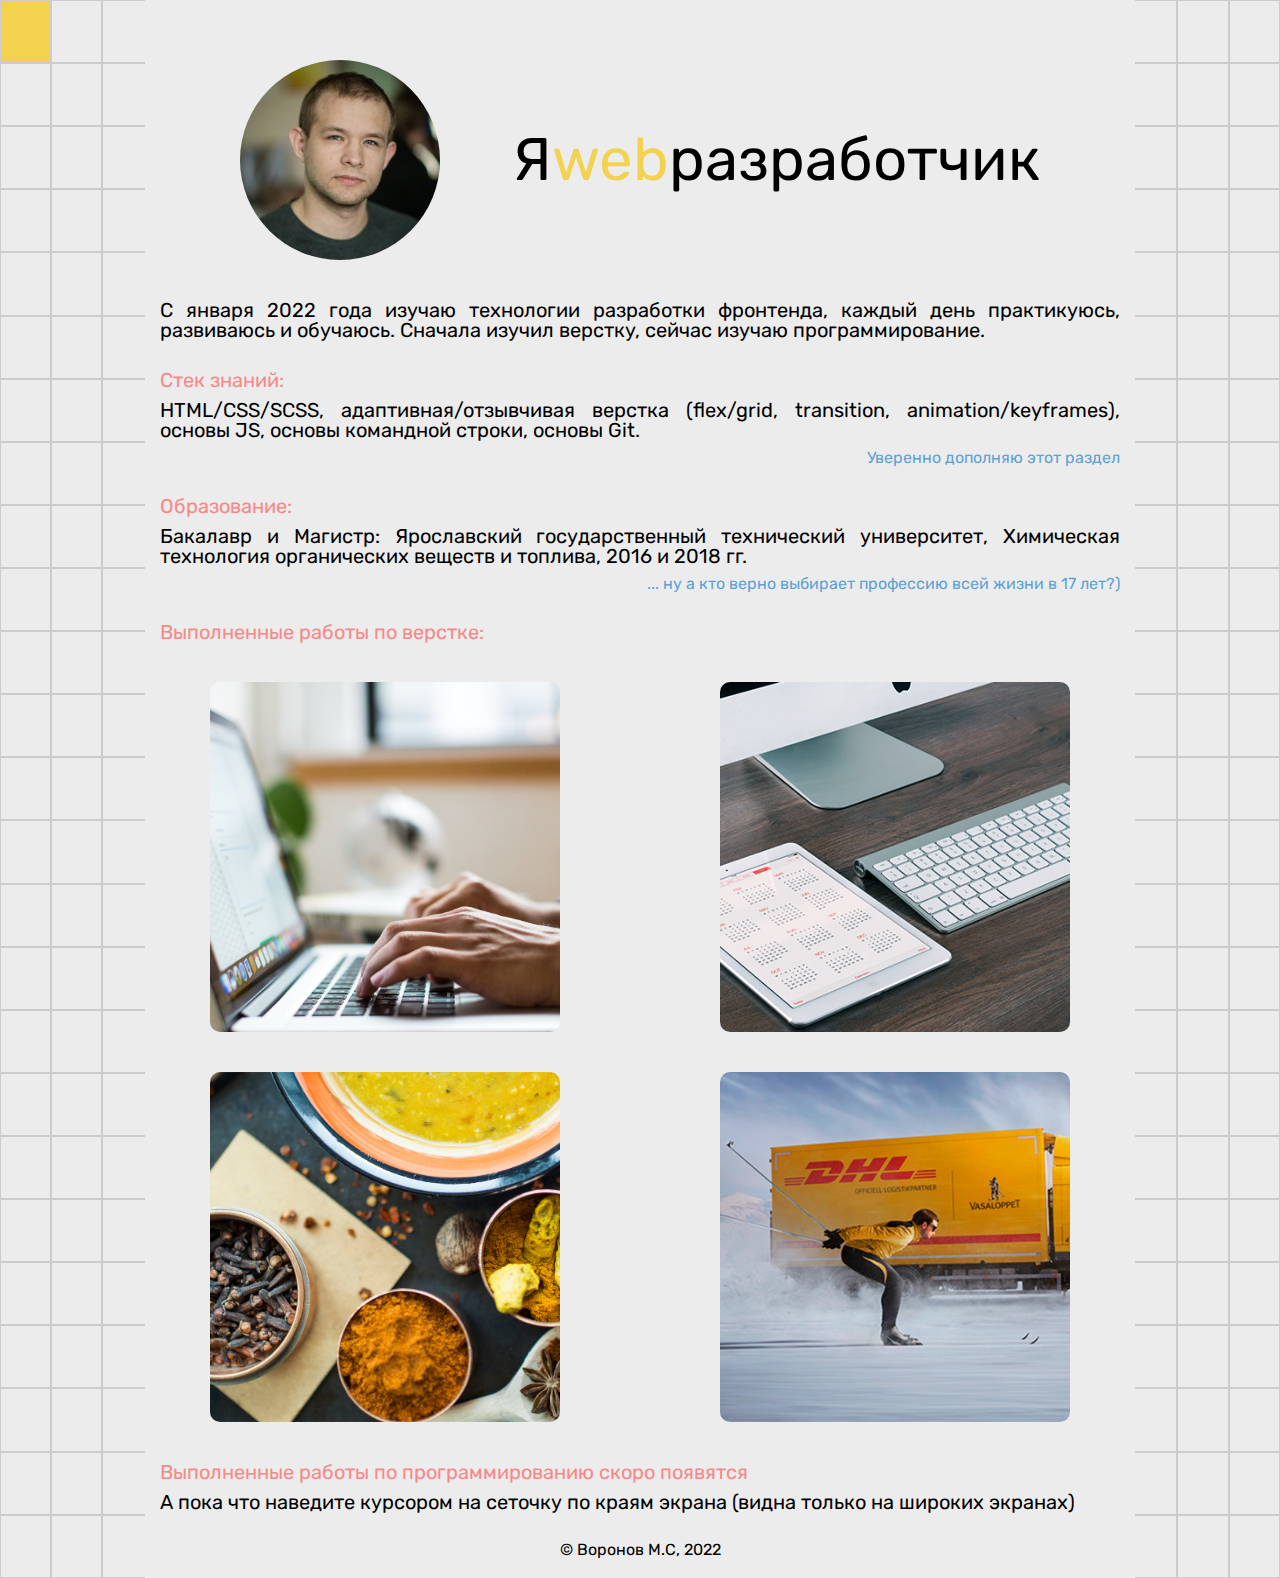
==== commit 0eaeeb17: "Update index.html" ====
--- a/index.html
+++ b/index.html
@@ -708,7 +708,7 @@
 							</div>
 						</div>
 						<p class="about__subtitle">Выполненные работы по программированию скоро появятся</p>
-						<p class="about__text">А поко что наведите курсором на сеточку по краям экрана (видна только на широких экранах)</р>
+						<p class="about__text">А пока что наведите курсором на сеточку по краям экрана (видна только на широких экранах)</р>
 					</div>
 				</section>				
 			</main>
